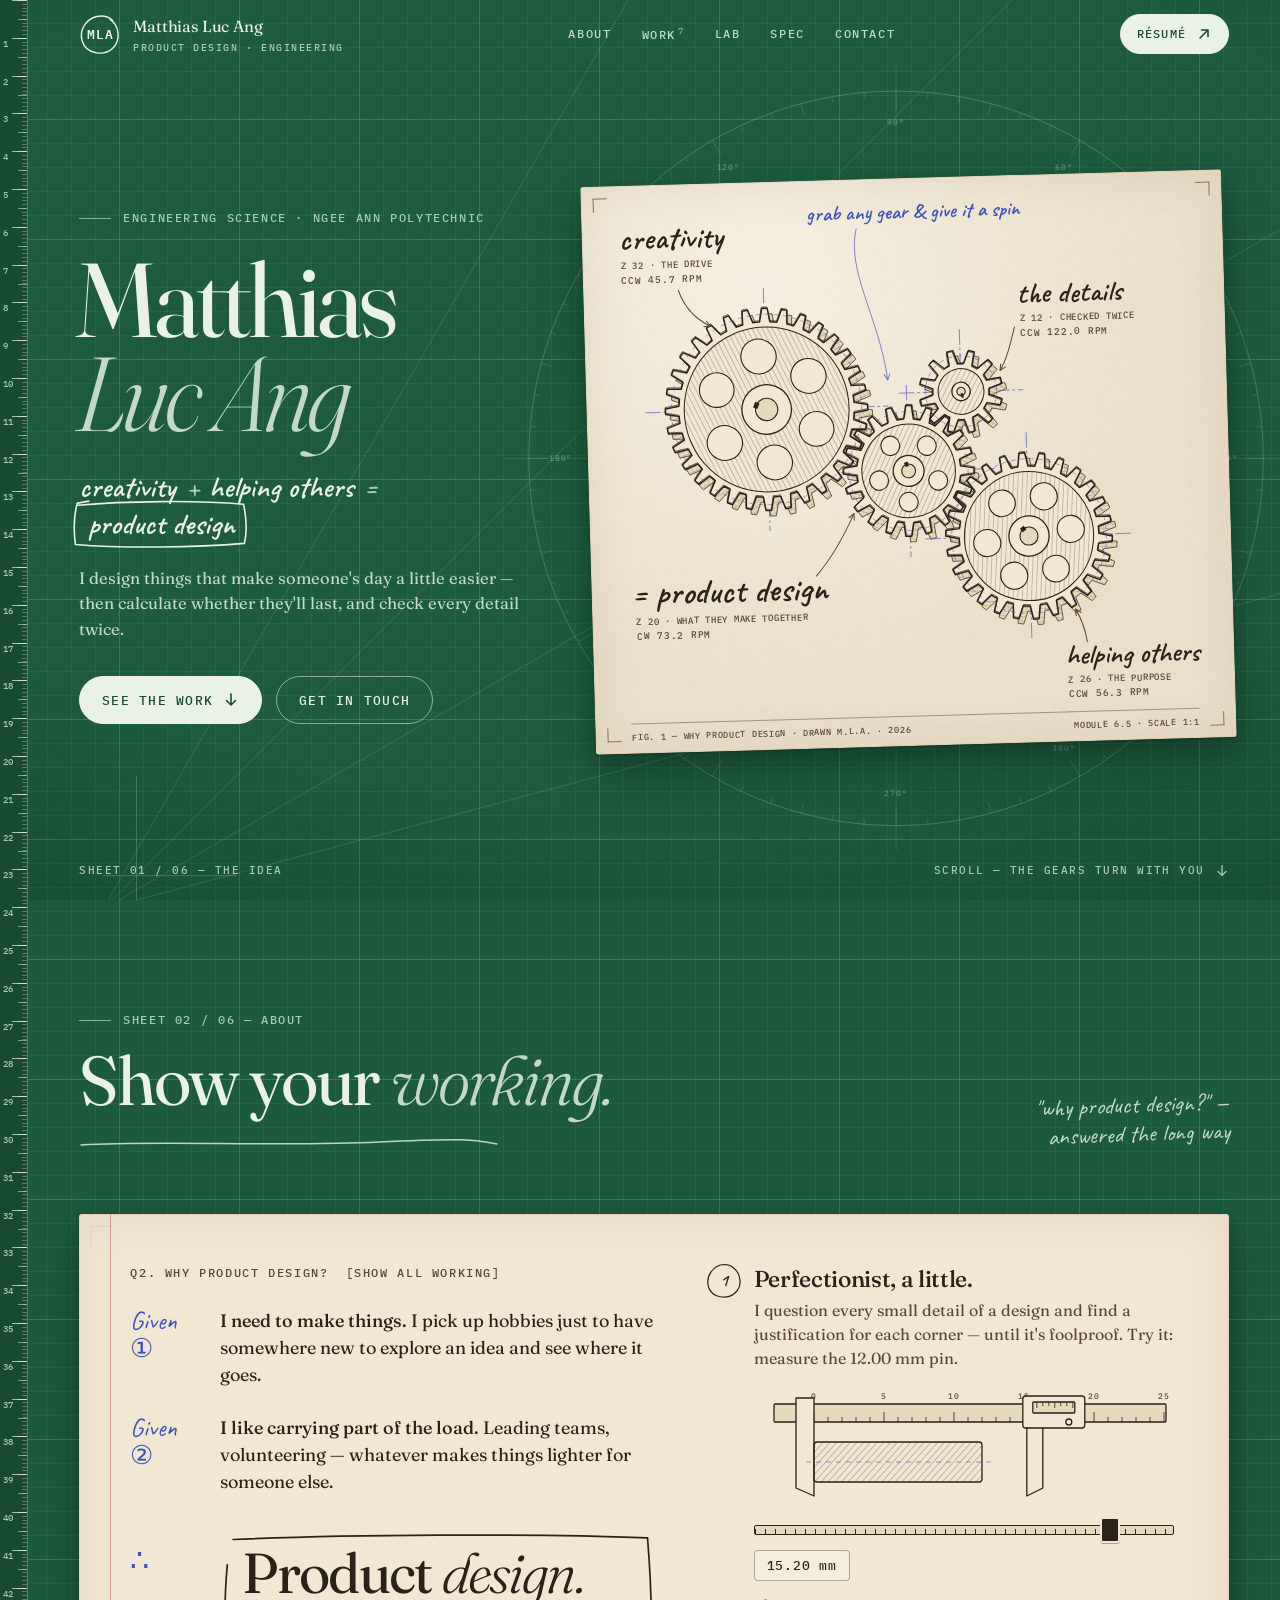
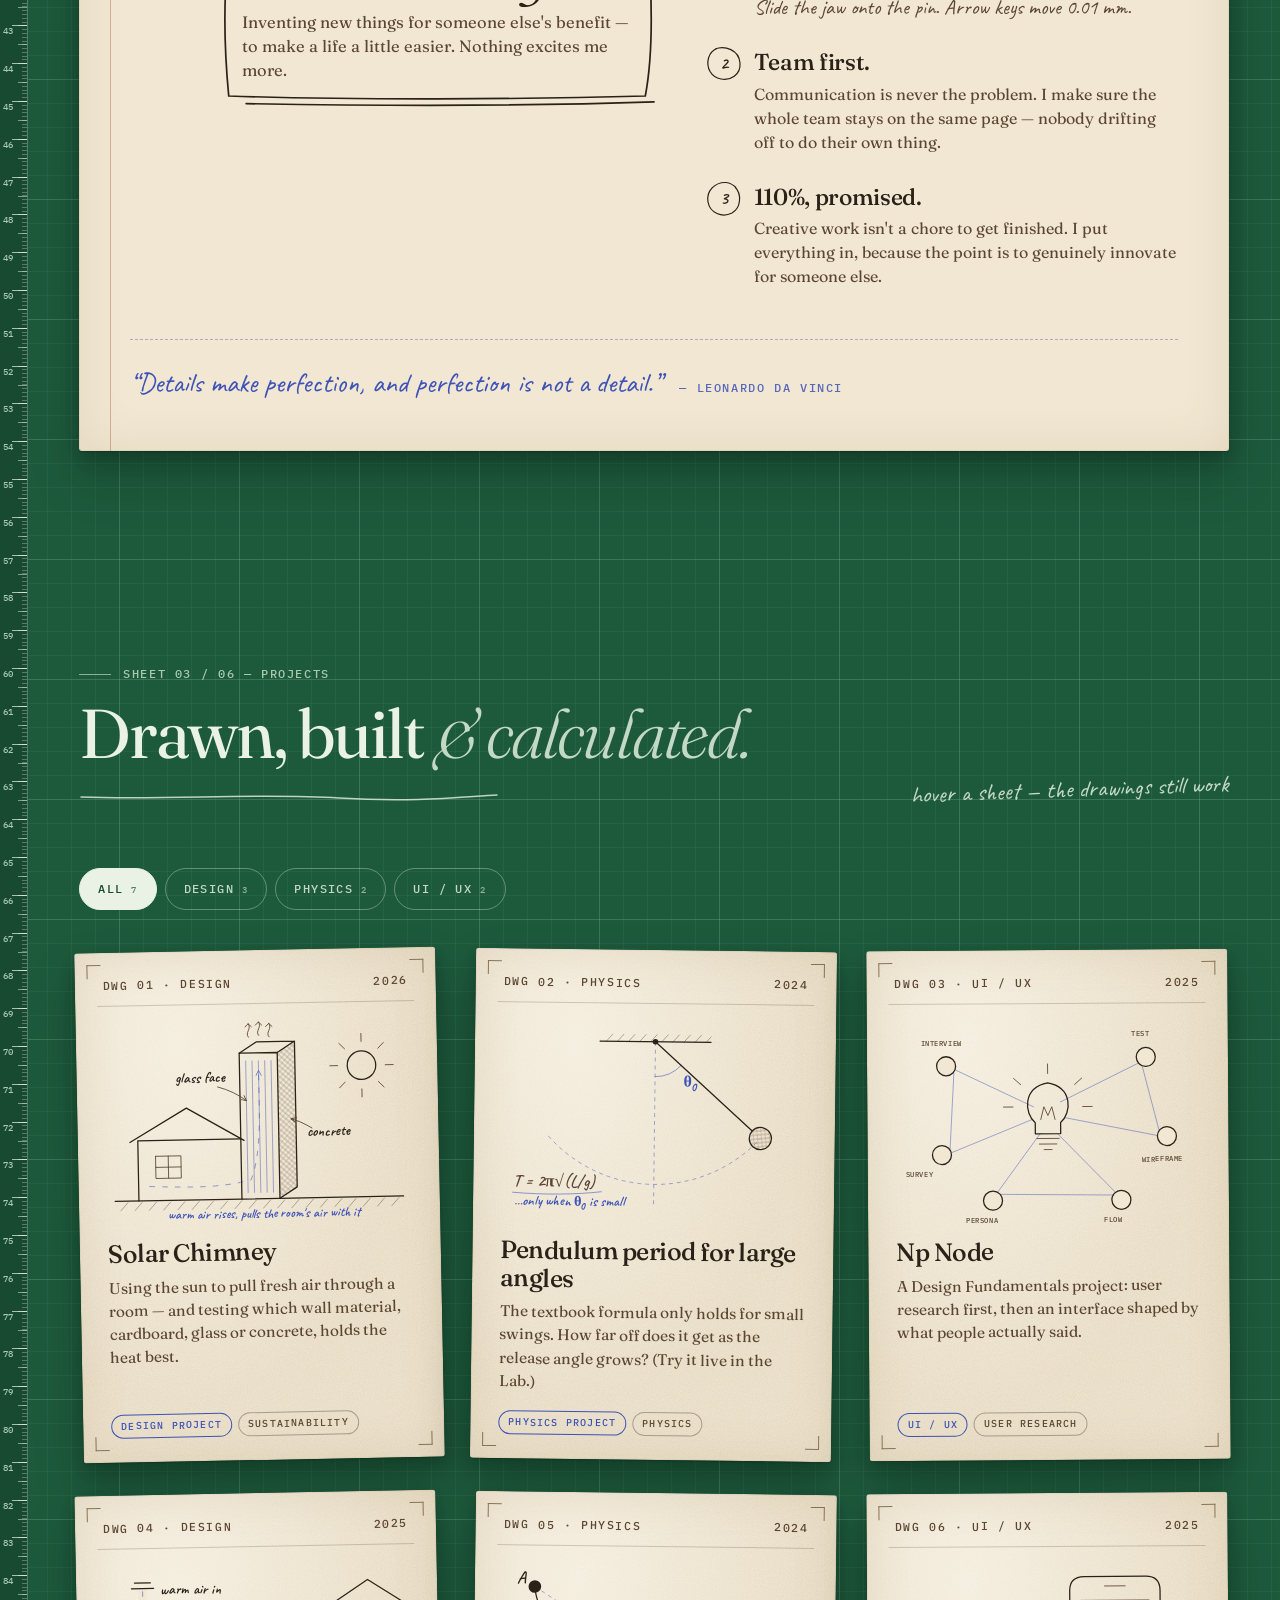
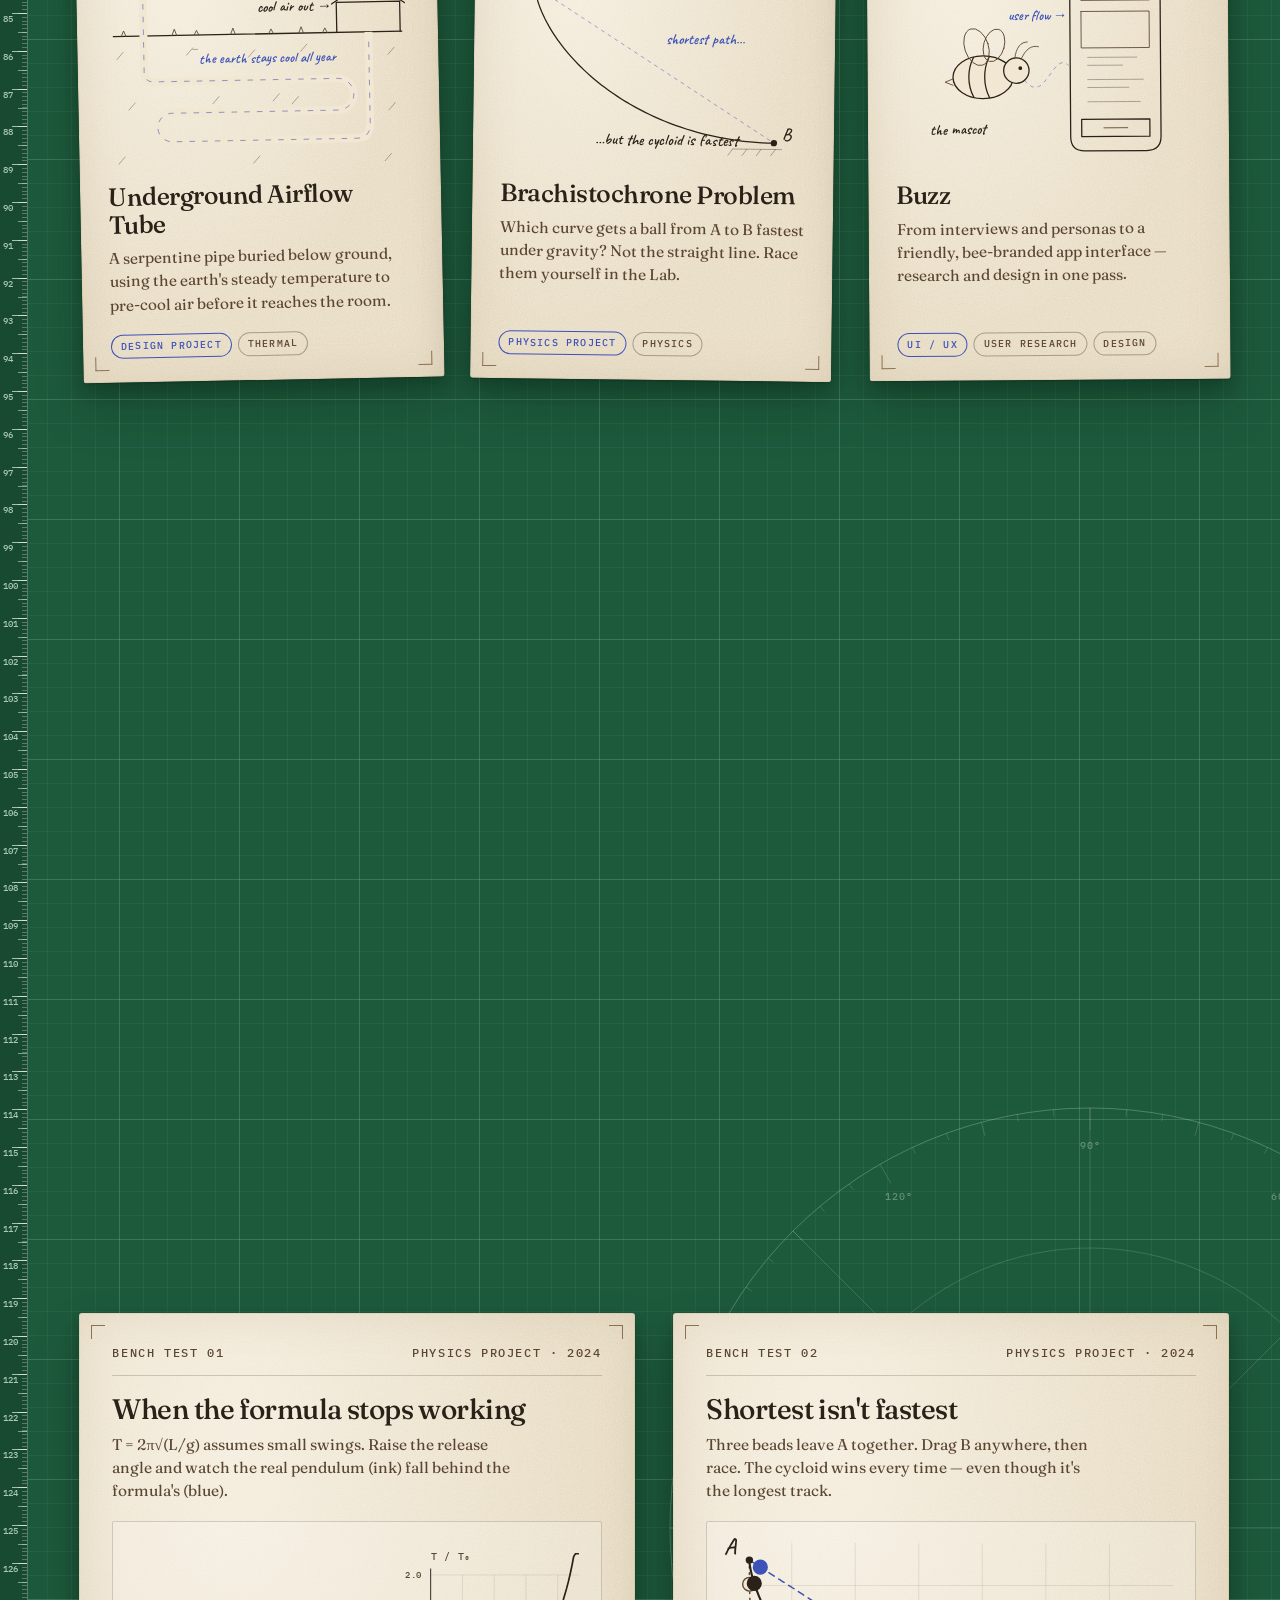
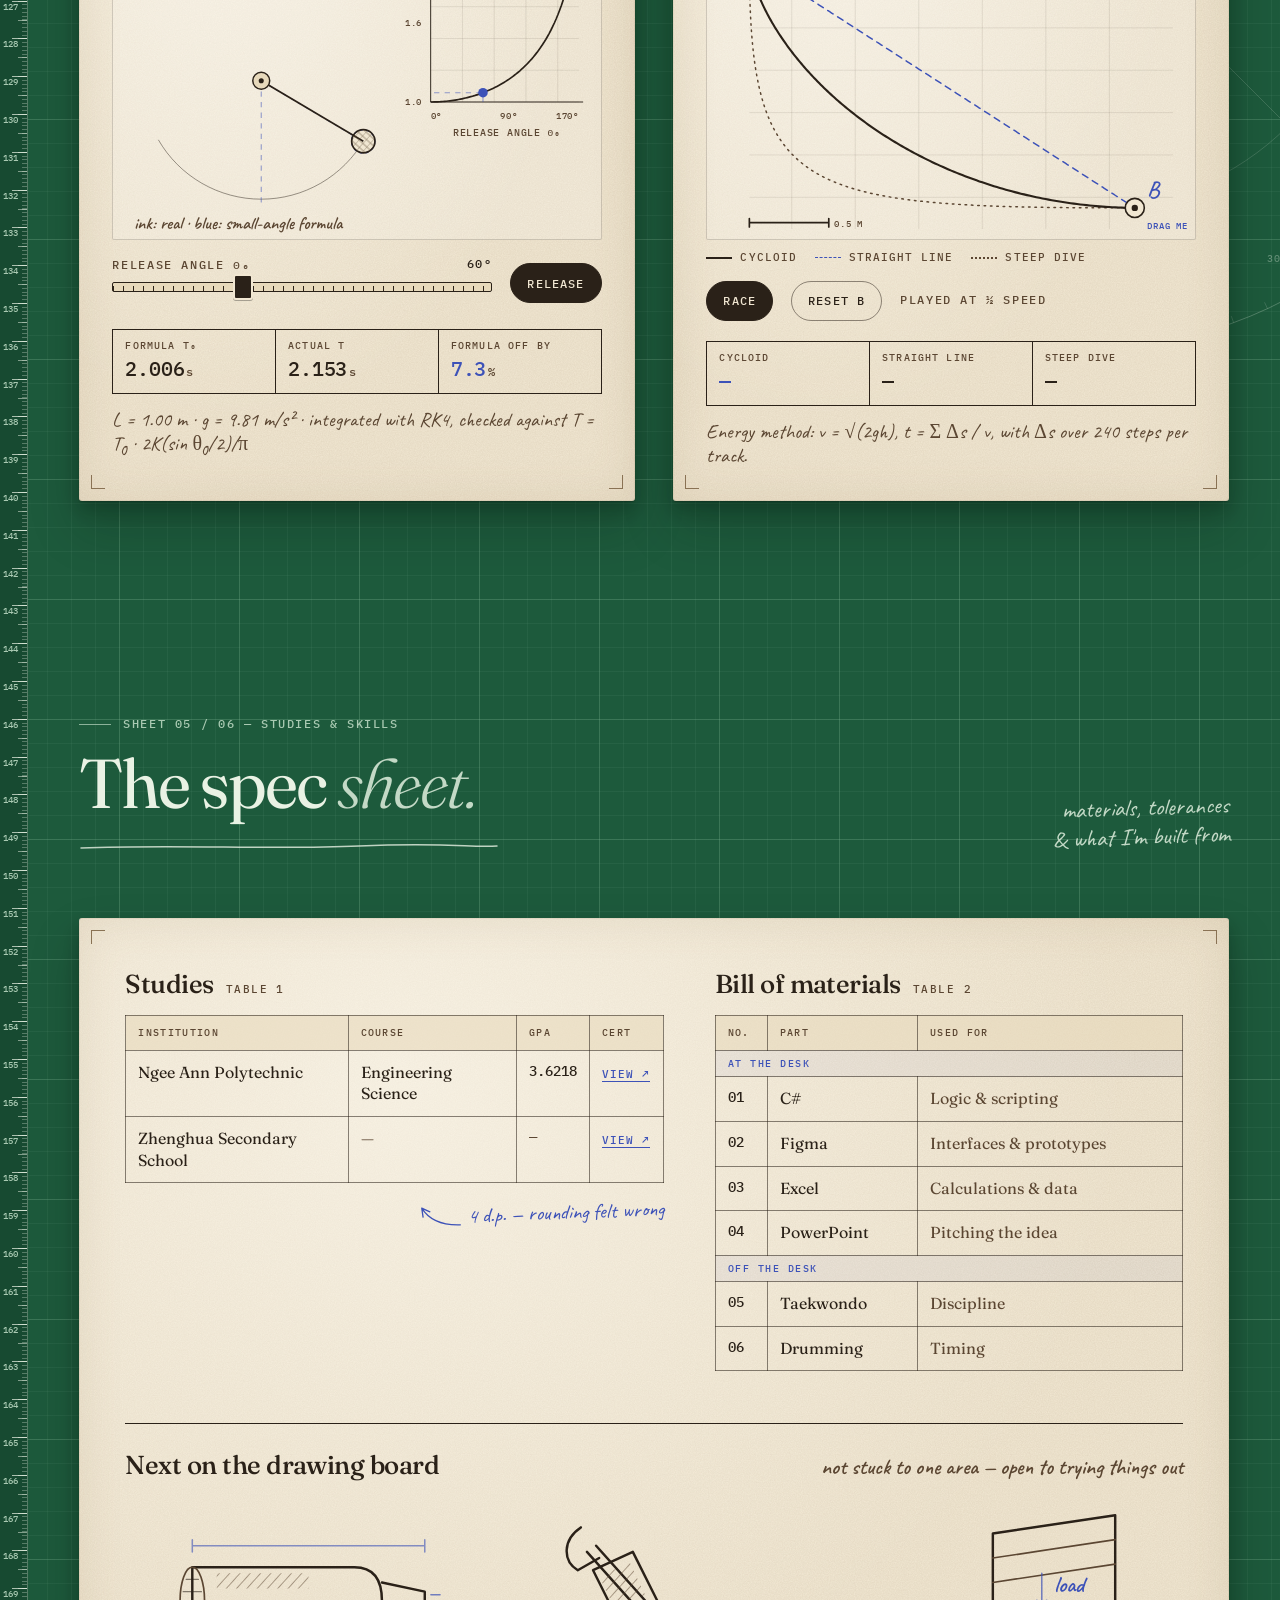
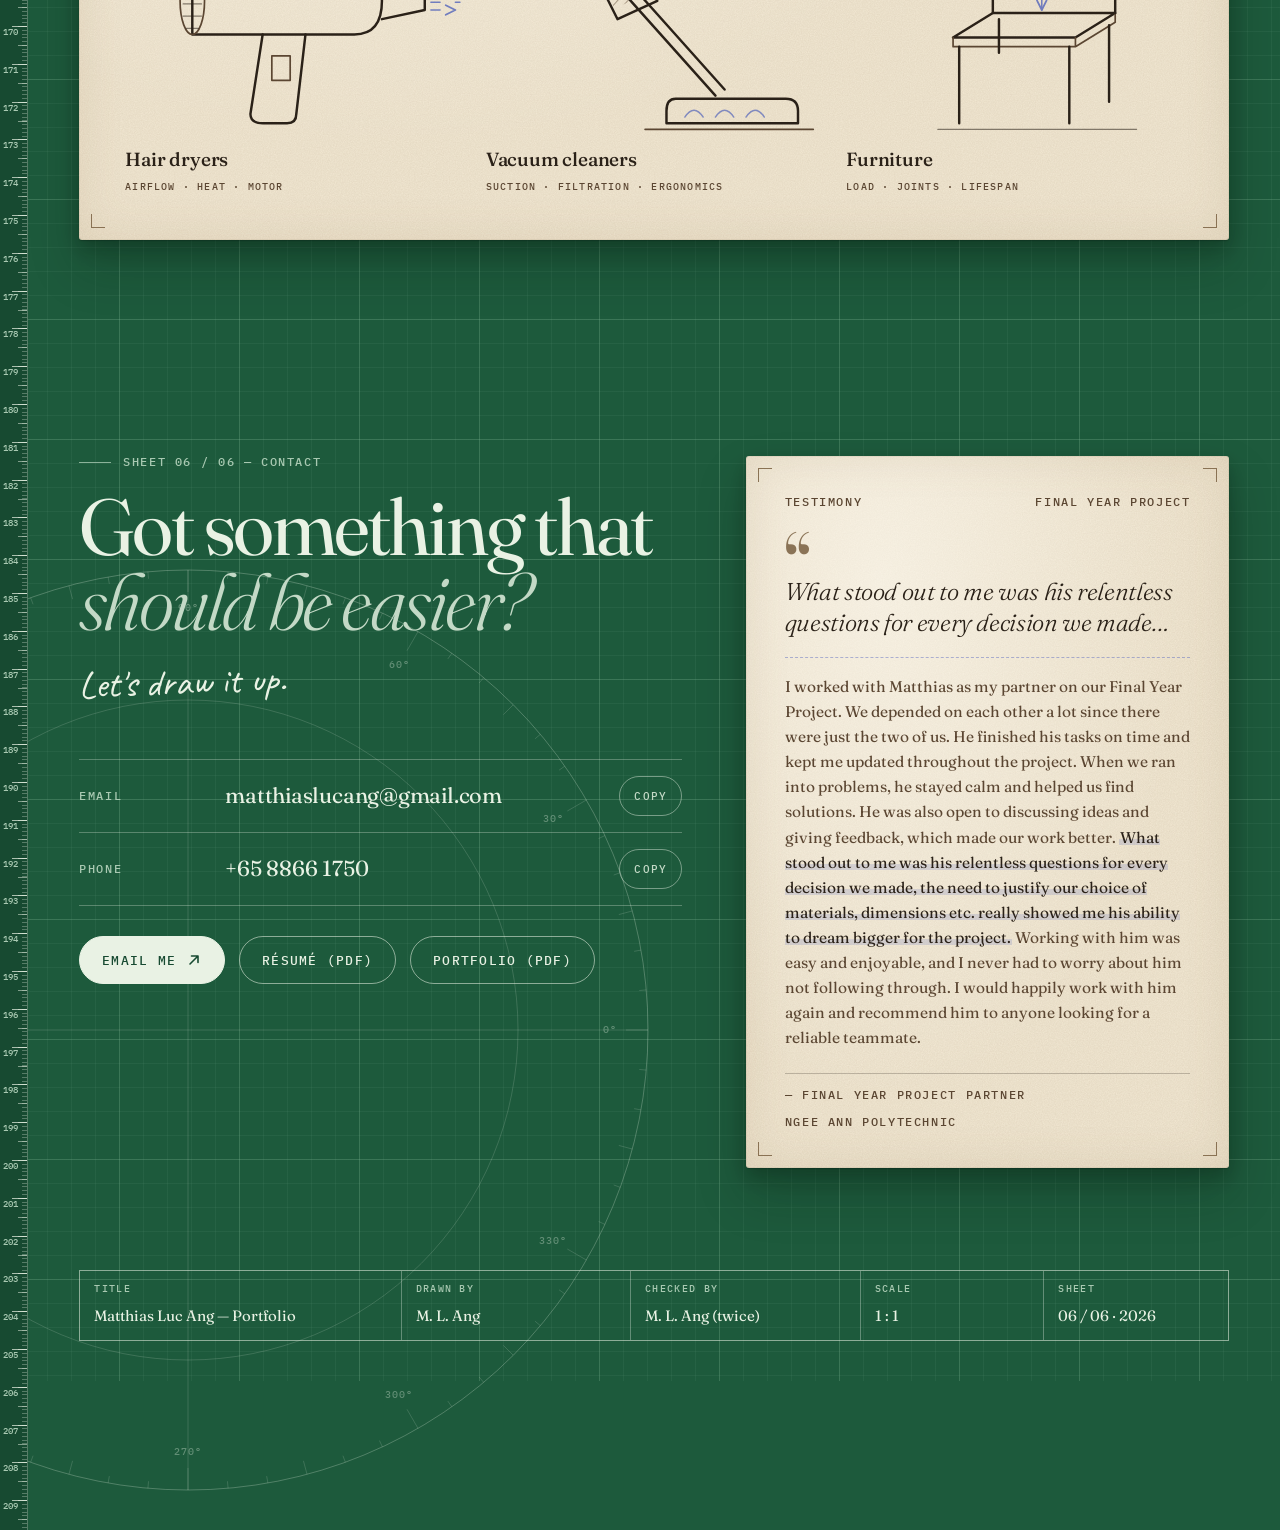
==== index.html @ 7ef4ee73 "commit" ====
<!doctype html>
<html lang="en">
<head>
  <meta charset="utf-8">
  <meta name="viewport" content="width=device-width, initial-scale=1, viewport-fit=cover">
  <title>Matthias Luc Ang — Product Design &amp; Engineering</title>
  <meta name="description" content="Portfolio of Matthias Luc Ang, Engineering Science student at Ngee Ann Polytechnic: product design, physics projects and UI/UX work, drawn up and calculated with care.">
  <meta name="theme-color" content="#1d5a3c">
  <link rel="icon" href="data:image/svg+xml,%3Csvg xmlns='http://www.w3.org/2000/svg' viewBox='0 0 64 64'%3E%3Crect width='64' height='64' rx='14' fill='%231d5a3c'/%3E%3Cg fill='none' stroke='%23e9f2e4' stroke-width='3'%3E%3Ccircle cx='32' cy='32' r='14'/%3E%3Ccircle cx='32' cy='32' r='5'/%3E%3Cpath d='M32 8v8M32 48v8M8 32h8M48 32h8M15 15l6 6M43 43l6 6M49 15l-6 6M15 49l6-6'/%3E%3C/g%3E%3C/svg%3E">
  <script>document.documentElement.classList.add('js');setTimeout(function(){if(!window.__mlaReady)document.documentElement.classList.remove('js')},3000);</script>
  <link rel="preconnect" href="https://fonts.googleapis.com">
  <link rel="preconnect" href="https://fonts.gstatic.com" crossorigin>
  <link href="https://fonts.googleapis.com/css2?family=Caveat:wght@500;600;700&family=Fraunces:ital,opsz,wght@0,9..144,300..600;1,9..144,300..500&family=IBM+Plex+Mono:wght@400;500&display=swap" rel="stylesheet">
  <link rel="stylesheet" href="styles.css">
</head>
<body>
  <a class="skip" href="#main">Skip to content</a>

  <!-- Shared drawing defs: hatching and arrowheads -->
  <svg width="0" height="0" style="position:absolute" aria-hidden="true" focusable="false">
    <defs>
      <pattern id="hatch" width="5" height="5" patternUnits="userSpaceOnUse" patternTransform="rotate(42)">
        <path d="M0 0V5" stroke="#5b4632" stroke-width=".9" opacity=".7"/>
      </pattern>
      <pattern id="hatch-x" width="5" height="5" patternUnits="userSpaceOnUse" patternTransform="rotate(42)">
        <path d="M0 0V5M0 2.5H5" stroke="#5b4632" stroke-width=".7" opacity=".65"/>
      </pattern>
      <marker id="arr" viewBox="0 0 10 10" refX="8" refY="5" markerWidth="9" markerHeight="9" markerUnits="userSpaceOnUse" orient="auto-start-reverse">
        <path d="M1 1.5 8 5 1 8.5" fill="none" stroke="#5b4632" stroke-width="1.3" stroke-linecap="round" stroke-linejoin="round"/>
      </marker>
      <marker id="arr-blue" viewBox="0 0 10 10" refX="8" refY="5" markerWidth="9" markerHeight="9" markerUnits="userSpaceOnUse" orient="auto-start-reverse">
        <path d="M1 1.5 8 5 1 8.5" fill="none" stroke="#3d52b8" stroke-width="1.3" stroke-linecap="round" stroke-linejoin="round"/>
      </marker>
    </defs>
  </svg>

  <!-- CAD layer: page ruler, crosshair, coordinate readout (desktop, fine pointer only) -->
  <div class="ruler" aria-hidden="true"></div>
  <div class="ruler-mark" aria-hidden="true"></div>
  <div class="xh xh--v" aria-hidden="true"></div>
  <div class="xh xh--h" aria-hidden="true"></div>
  <div class="readout" aria-hidden="true"><span>Sheet <b id="ro-s">01</b></span><span>X <b id="ro-x">0.0</b> mm</span><span>Y <b id="ro-y">0.0</b> mm</span></div>

  <!-- ============ NAV ============ -->
  <header class="nav" id="nav">
    <div class="wrap nav-in">
      <a class="brand" href="#top" aria-label="Matthias Luc Ang, back to top">
        <span class="brand-mark" aria-hidden="true">
          <svg viewBox="0 0 42 42"><path d="M31 6.5C40 12 42.5 27 33.5 35.5C24.5 43.5 7 41 3.2 28C-.5 15.5 9 3 22.5 3C27 3 30.5 4.6 33.5 7.2"/></svg>
          MLA
        </span>
        <span class="brand-name">Matthias Luc Ang<small>Product design · Engineering</small></span>
      </a>
      <nav aria-label="Primary">
        <ul class="nav-links mono">
          <li><a href="#about">About</a></li>
          <li><a href="#work">Work<sup>7</sup></a></li>
          <li><a href="#lab">Lab</a></li>
          <li><a href="#spec">Spec</a></li>
          <li><a href="#contact">Contact</a></li>
        </ul>
      </nav>
      <!-- LINK: résumé — drop resume.pdf next to index.html, or paste a URL here -->
      <a class="btn btn--sm" href="resume.pdf" target="_blank" rel="noopener">Résumé
        <svg class="arr arr-ur" viewBox="0 0 16 16" aria-hidden="true"><path d="M4 12 12 4M5.5 4H12v6.5" fill="none" stroke="currentColor" stroke-width="1.6" stroke-linecap="round" stroke-linejoin="round"/></svg>
      </a>
      <button class="burger" type="button" aria-label="Open menu" aria-expanded="false" aria-controls="menu"><span></span><span></span></button>
    </div>
  </header>

  <div class="menu" id="menu" aria-hidden="true">
    <nav aria-label="Mobile">
      <ol>
        <li><a href="#about"><span class="mono">02</span>About</a></li>
        <li><a href="#work"><span class="mono">03</span>Work</a></li>
        <li><a href="#lab"><span class="mono">04</span>Lab</a></li>
        <li><a href="#spec"><span class="mono">05</span>Spec</a></li>
        <li><a href="#contact"><span class="mono">06</span>Contact</a></li>
      </ol>
    </nav>
    <div class="menu-foot">
      <a class="btn" href="mailto:matthiaslucang@gmail.com">Email me</a>
      <a class="btn btn--ghost" href="resume.pdf" target="_blank" rel="noopener">Résumé</a>
    </div>
  </div>

  <main id="main">

    <!-- ============ 01 HERO ============ -->
    <section class="hero" id="top" aria-labelledby="hero-title">
      <svg class="mat-print" viewBox="0 0 1500 1100" aria-hidden="true" focusable="false">
        <circle class="strong" cx="950" cy="560" r="440"/>
        <circle cx="950" cy="560" r="300"/>
        <circle cx="950" cy="560" r="150"/>
        <path d="M480 560H1420M950 90V1030"/>
        <g data-ticks data-cx="950" data-cy="560" data-r="440"></g>
        <path d="M0 1100 1500 698M0 1100 1500 234M0 1100 1100 0M0 1100 635 0"/>
        <path class="strong" d="M0 1060H160M40 1100V940"/>
      </svg>

      <div class="wrap hero-grid">
        <div class="hero-copy">
          <p class="kicker mono" data-in style="--in:.15s">Engineering Science · Ngee Ann Polytechnic</p>
          <h1 id="hero-title" aria-label="Matthias Luc Ang">
            <span class="line" aria-hidden="true"><span style="--in:.25s">Matthias</span></span>
            <span class="line" aria-hidden="true"><span style="--in:.37s"><em>Luc Ang</em></span></span>
          </h1>
          <p class="eq" data-in style="--in:.55s">
            creativity <span class="op">+</span> helping others <span class="op">=</span>
            <span class="res">product design<svg class="draw" id="eq-box" viewBox="0 0 200 50" preserveAspectRatio="none" aria-hidden="true" data-base="1.1" data-dur=".9"><path data-draw vector-effect="non-scaling-stroke" d="M8 7C60 3 140 2 194 6C197 18 198 33 195 44C140 48 60 49 5 45C3 33 3 18 7 5L20 3"/></svg></span>
          </p>
          <p class="lede" data-in style="--in:.7s">I design things that make someone's day a little easier — then calculate whether they'll last, and check every detail twice.</p>
          <div class="ctas" data-in style="--in:.85s">
            <a class="btn" href="#work">See the work
              <svg class="arr arr-d" viewBox="0 0 16 16" aria-hidden="true"><path d="M8 2v11M3.5 8.5 8 13l4.5-4.5" fill="none" stroke="currentColor" stroke-width="1.6" stroke-linecap="round" stroke-linejoin="round"/></svg>
            </a>
            <a class="btn btn--ghost" href="#contact">Get in touch</a>
          </div>
        </div>

        <figure class="hero-sheet" data-in style="--in:.35s">
          <div class="paper">
            <svg class="gears-svg draw" id="gears" viewBox="0 0 700 620" tabindex="0" role="group" aria-roledescription="interactive drawing" aria-label="Figure 1, a gear train. Creativity and helping others both drive product design, which drives the details. Drag a gear, or focus here and use the arrow keys, to turn it.">
              <g id="g-construct" class="fade-in" data-delay=".2"></g>
              <g id="g-backs"></g>
              <g id="g-faces"></g>
              <g id="g-pitch" class="fade-in" data-delay="1.5"></g>

              <g class="notes">
                <text class="svg-hand blue-t hint fade-in" data-delay="2.3" x="246" y="44" font-size="23">grab any gear &amp; give it a spin</text>
                <path class="blue" data-draw data-delay="2.3" marker-end="url(#arr-blue)" d="M300 54C288 100 322 150 330 220"/>

                <text class="svg-hand fade-in" data-delay="1.9" x="40" y="70" font-size="35">creativity</text>
                <text class="svg-mono fade-in" data-delay="2" x="42" y="91" font-size="10">Z 32 · the drive</text>
                <text class="rpm fade-in" data-delay="2" id="rpm-A" x="42" y="107">CW 0.0 RPM</text>
                <path class="ink-2" data-draw data-delay="1.8" marker-end="url(#arr)" d="M104 116C110 134 122 148 138 156"/>

                <text class="svg-hand fade-in" data-delay="2.05" x="474" y="140" font-size="32">the details</text>
                <text class="svg-mono fade-in" data-delay="2.1" x="476" y="160" font-size="10">Z 12 · checked twice</text>
                <text class="rpm fade-in" data-delay="2.1" id="rpm-D" x="476" y="176">CW 0.0 RPM</text>
                <path class="ink-2" data-draw data-delay="1.95" marker-end="url(#arr)" d="M470 166C464 188 460 202 453 213"/>

                <text class="svg-hand fade-in" data-delay="2.2" x="516" y="536" font-size="31">helping others</text>
                <text class="svg-mono fade-in" data-delay="2.25" x="518" y="556" font-size="10">Z 26 · the purpose</text>
                <text class="rpm fade-in" data-delay="2.25" id="rpm-B" x="518" y="572">CW 0.0 RPM</text>
                <path class="ink-2" data-draw data-delay="2.1" marker-end="url(#arr)" d="M540 512C538 498 534 486 528 476"/>

                <text class="svg-hand fade-in" data-delay="2.35" x="44" y="458" font-size="38">= product design</text>
                <text class="svg-mono fade-in" data-delay="2.4" x="48" y="480" font-size="10">Z 20 · what they make together</text>
                <text class="rpm fade-in" data-delay="2.4" id="rpm-C" x="48" y="496">CW 0.0 RPM</text>
                <path class="ink-2" data-draw data-delay="2.25" marker-end="url(#arr)" d="M246 432C266 410 278 388 289 365"/>

                <path class="ink-thin" data-draw data-delay="1.4" d="M40 588H660"/>
                <text class="svg-mono fade-in" data-delay="1.6" x="40" y="606" font-size="9.5">Fig. 1 — Why product design · drawn M.L.A. · 2026</text>
                <text class="svg-mono fade-in" data-delay="1.6" x="660" y="606" font-size="9.5" text-anchor="end">Module 6.5 · Scale 1:1</text>
              </g>
            </svg>
          </div>
          <p class="sheet-hint" aria-hidden="true">grab any gear &amp; give it a spin</p>
          <figcaption class="sr-only">Figure 1: a gear train where creativity (32 teeth) and helping others (26 teeth) both mesh with product design (20 teeth), which turns the details (12 teeth).</figcaption>
        </figure>
      </div>

      <div class="hero-foot" data-in style="--in:1.1s">
        <div class="wrap">
          <span class="mono sheet-label">Sheet 01 / 06 — The idea</span>
          <a class="scroll-cue mono" href="#about">Scroll — the gears turn with you
            <svg viewBox="0 0 16 16" aria-hidden="true"><path d="M8 2v11M3.5 8.5 8 13l4.5-4.5" fill="none" stroke="currentColor" stroke-width="1.5" stroke-linecap="round" stroke-linejoin="round"/></svg>
          </a>
        </div>
      </div>
    </section>

    <!-- ============ 02 ABOUT ============ -->
    <section class="section about" id="about" aria-labelledby="about-title">
      <div class="wrap">
        <header class="sec-head reveal">
          <div>
            <p class="kicker mono">Sheet 02 / 06 — About</p>
            <h2 class="h2" id="about-title">Show your <em>working.</em></h2>
            <svg class="rule draw" viewBox="0 0 420 14" preserveAspectRatio="none" aria-hidden="true" data-base=".3"><path data-draw vector-effect="non-scaling-stroke" d="M2 9C80 4 200 11 300 6S400 5 418 8"/></svg>
          </div>
          <p class="sec-note">"why product design?" — answered the long way</p>
        </header>

        <div class="paper working reveal">
          <div class="work-left">
            <p class="q-label mono">Q2. Why product design? &nbsp;[show all working]</p>
            <div class="given">
              <span class="tag">Given ①</span>
              <p><strong>I need to make things.</strong> I pick up hobbies just to have somewhere new to explore an idea and see where it goes.</p>
            </div>
            <div class="given">
              <span class="tag">Given ②</span>
              <p><strong>I like carrying part of the load.</strong> Leading teams, volunteering — whatever makes things lighter for someone else.</p>
            </div>
            <div class="therefore">
              <span class="tag" aria-label="Therefore">∴</span>
              <div class="answer draw" data-base=".4" data-dur="1.1">
                <svg viewBox="0 0 100 100" preserveAspectRatio="none" aria-hidden="true">
                  <path data-draw vector-effect="non-scaling-stroke" d="M3 5C30 2 70 1.5 98 4C99 35 99.5 70 97.5 97C70 99 30 99.5 2 97C1 70 .5 35 2.5 3L8 2"/>
                  <path data-draw vector-effect="non-scaling-stroke" d="M6 101.5C40 103 70 103 99.5 100.5" data-delay=".9"/>
                </svg>
                <span class="big">Product <em>design.</em></span>
                <span class="small">Inventing new things for someone else's benefit — to make a life a little easier. Nothing excites me more.</span>
              </div>
            </div>
          </div>

          <div class="notes">
            <div class="note">
              <span class="num draw" aria-hidden="true"><svg viewBox="0 0 38 38"><path data-draw d="M27 6C36 11 38 25 30 32C22 39 7 37 3.5 26C.5 15 8 4 19.5 3.5C23 3.5 26 4.6 28.5 6.6"/></svg>1</span>
              <h3>Perfectionist, a little.</h3>
              <p>I question every small detail of a design and find a justification for each corner — until it's foolproof. Try it: measure the 12.00 mm pin.</p>
              <div class="caliper">
                <svg viewBox="0 0 420 124" aria-hidden="true">
                  <rect class="beam" x="20" y="20" width="392" height="18" rx="1"/>
                  <g id="cal-ticks"></g>
                  <path class="jaw" d="M42 14H60V112L42 104Z"/>
                  <rect class="pin" x="60" y="58" width="168" height="40" rx="3"/>
                  <path class="blue-dash" d="M52 78H238"/>
                  <g id="cal-jaw" transform="translate(272 0)">
                    <path class="jaw" d="M0 14H16V104L0 112Z"/>
                    <rect class="jaw" x="-4" y="12" width="62" height="32" rx="3"/>
                    <rect class="beam" x="6" y="18" width="42" height="11" rx="1"/>
                    <path class="tick" d="M10 18v6M16 18v4M22 18v4M28 18v6M34 18v4M40 18v4M46 18v6"/>
                    <circle class="jaw" cx="42" cy="38" r="3"/>
                  </g>
                </svg>
                <label class="sr-only" for="cal-range">Caliper jaw position in millimetres</label>
                <input type="range" id="cal-range" min="10" max="16" step="0.01" value="15.2">
                <div class="caliper-row">
                  <output class="caliper-read" id="cal-read" for="cal-range">15.20 mm</output>
                  <span class="caliper-msg" id="cal-msg" aria-live="polite">Slide the jaw onto the pin. Arrow keys move 0.01 mm.</span>
                </div>
              </div>
            </div>
            <div class="note">
              <span class="num draw" aria-hidden="true"><svg viewBox="0 0 38 38"><path data-draw d="M10 5C20 1 34 6 35 19C36 31 25 37 16 35C6 33 1 24 3.5 14C5 9 8 6 12 4.5"/></svg>2</span>
              <h3>Team first.</h3>
              <p>Communication is never the problem. I make sure the whole team stays on the same page — nobody drifting off to do their own thing.</p>
            </div>
            <div class="note">
              <span class="num draw" aria-hidden="true"><svg viewBox="0 0 38 38"><path data-draw d="M30 8C37 15 36 29 27 34C17 39 5 34 3 23C1 12 10 3 21 3.5C25 4 28 5.5 31 8.5"/></svg>3</span>
              <h3>110%, promised.</h3>
              <p>Creative work isn't a chore to get finished. I put everything in, because the point is to genuinely innovate for someone else.</p>
            </div>
          </div>

          <p class="quote-note"><q>Details make perfection, and perfection is not a detail.</q><span class="mono">— Leonardo da Vinci</span></p>
        </div>
      </div>
    </section>

    <!-- ============ 03 WORK ============ -->
    <section class="section work" id="work" aria-labelledby="work-title">
      <div class="wrap">
        <header class="sec-head reveal">
          <div>
            <p class="kicker mono">Sheet 03 / 06 — Projects</p>
            <h2 class="h2" id="work-title">Drawn, built <em>&amp; calculated.</em></h2>
            <svg class="rule draw" viewBox="0 0 420 14" preserveAspectRatio="none" aria-hidden="true" data-base=".3"><path data-draw vector-effect="non-scaling-stroke" d="M2 7C90 10 180 3 260 8S390 6 418 5"/></svg>
          </div>
          <p class="sec-note">hover a sheet — the drawings still work</p>
        </header>

        <div class="filters reveal" role="group" aria-label="Filter projects">
          <button class="filter" type="button" data-filter="all" aria-pressed="true">All <sup>7</sup></button>
          <button class="filter" type="button" data-filter="design" aria-pressed="false">Design <sup>3</sup></button>
          <button class="filter" type="button" data-filter="physics" aria-pressed="false">Physics <sup>2</sup></button>
          <button class="filter" type="button" data-filter="uiux" aria-pressed="false">UI / UX <sup>2</sup></button>
        </div>

        <div class="work-grid" id="work-grid">

          <!-- Card 1: Solar Chimney -->
          <article class="card reveal" data-cat="design">
            <div class="paper">
              <div class="card-top mono"><span>DWG 01 · Design</span><span>2026</span></div>
              <div class="card-art draw" data-step=".05">
                <svg viewBox="0 0 400 260" aria-hidden="true">
                  <path class="ink" data-draw d="M18 228H382"/>
                  <path class="ink-thin" d="M34 230l-9 10M52 230l-9 10M70 230l-9 10M88 230l-9 10M106 230l-9 10M124 230l-9 10M142 230l-9 10M160 230l-9 10M178 230l-9 10M196 230l-9 10M214 230l-9 10M232 230l-9 10M250 230l-9 10M268 230l-9 10M286 230l-9 10M304 230l-9 10M322 230l-9 10M340 230l-9 10M358 230l-9 10M376 230l-9 10"/>
                  <path class="ink" data-draw d="M48 228V152H178"/>
                  <path class="ink" data-draw d="M38 154 110 112 182 154"/>
                  <path class="ink-2" data-draw d="M70 172h32v28H70ZM86 172v28M70 186h32"/>
                  <path class="hatch-x-fill fade-in" data-delay=".8" d="M226 228 248 214V30L226 44Z"/>
                  <path class="ink" data-draw d="M178 228V44H226V228"/>
                  <path class="ink" data-draw d="M226 228 248 214V30L226 44M178 44 200 30H248"/>
                  <path class="blue fade-in" data-delay=".7" d="M186 54V220M194 54V220M202 54V220M210 54V220M218 54V220"/>
                  <path class="ink-2 anim-rise" style="animation-delay:-.55s" d="M190 24c-5-6 5-10 0-17m-4 4 4-4 4 4"/>
                  <path class="ink-2 anim-rise" style="animation-delay:-1s" d="M203 22c-5-6 5-10 0-17m-4 4 4-4 4 4"/>
                  <path class="ink-2 anim-rise" style="animation-delay:-.75s" d="M216 24c-5-6 5-10 0-17m-4 4 4-4 4 4"/>
                  <path class="blue anim-flow" stroke-width="1.5" marker-end="url(#arr-blue)" d="M62 210C110 212 150 214 190 204C204 170 202 120 202 66"/>
                  <circle class="ink" data-draw cx="332" cy="62" r="18"/>
                  <path class="ink-2" data-draw d="M332 32v-10M332 102v-10M302 62h-10M372 62h-10M311 41l-7-7M360 90l-7-7M353 41l7-7M304 90l7-7"/>
                  <text class="svg-hand fade-in" data-delay="1" x="96" y="80" font-size="19">glass face</text>
                  <path class="ink-2" data-draw data-delay="1" marker-end="url(#arr)" d="M150 86C164 90 176 96 186 104"/>
                  <text class="svg-hand fade-in" data-delay="1.1" x="262" y="150" font-size="19">concrete</text>
                  <path class="ink-2" data-draw data-delay="1.1" marker-end="url(#arr)" d="M268 140C258 134 250 130 242 128"/>
                  <text class="svg-hand blue-t fade-in" data-delay="1.2" x="84" y="252" font-size="17">warm air rises, pulls the room's air with it</text>
                </svg>
              </div>
              <h3>Solar Chimney</h3>
              <p>Using the sun to pull fresh air through a room — and testing which wall material, cardboard, glass or concrete, holds the heat best.</p>
              <div class="chips"><span class="chip chip--cat">Design project</span><span class="chip">Sustainability</span></div>
            </div>
          </article>

          <!-- Card 2: Pendulum -->
          <article class="card reveal" data-cat="physics">
            <div class="paper">
              <div class="card-top mono"><span>DWG 02 · Physics</span><span>2024</span></div>
              <div class="card-art draw" data-step=".06">
                <svg viewBox="0 0 400 260" aria-hidden="true">
                  <path class="ink" data-draw d="M130 30H270"/>
                  <path class="ink-thin" d="M138 30l8-9M152 30l8-9M166 30l8-9M180 30l8-9M194 30l8-9M208 30l8-9M222 30l8-9M236 30l8-9M250 30l8-9M264 30l6-7"/>
                  <path class="blue-dash fade-in" data-delay=".4" d="M200 30V236"/>
                  <path class="blue-dash fade-in" data-delay=".5" d="M66.2 150.4A180 180 0 0 0 333.8 150.4"/>
                  <path class="blue" data-draw data-delay=".6" d="M200 74A44 44 0 0 0 232.7 59.4"/>
                  <text class="svg-hand blue-t fade-in" data-delay=".8" x="236" y="86" font-size="20">θ₀</text>
                  <g class="anim-swing">
                    <path class="ink" data-draw d="M200 30V196"/>
                    <circle class="pend-bob" cx="200" cy="210" r="14"/>
                  </g>
                  <circle class="fill-ink" cx="200" cy="30" r="3.5"/>
                  <text class="svg-hand ink2-t fade-in" data-delay="1" x="22" y="214" font-size="22">T = 2π√(L/g)</text>
                  <text class="svg-hand blue-t fade-in" data-delay="1.15" x="24" y="238" font-size="18">…only when θ₀ is small</text>
                  <path class="blue" data-draw data-delay="1.2" d="M22 222c40 3 80 2 112-2"/>
                </svg>
              </div>
              <h3>Pendulum period for large angles</h3>
              <p>The textbook formula only holds for small swings. How far off does it get as the release angle grows? (Try it live in the Lab.)</p>
              <div class="chips"><span class="chip chip--cat">Physics project</span><span class="chip">Physics</span></div>
            </div>
          </article>

          <!-- Card 3: Np Node -->
          <article class="card reveal" data-cat="uiux">
            <div class="paper">
              <div class="card-top mono"><span>DWG 03 · UI / UX</span><span>2025</span></div>
              <div class="card-art draw" data-step=".04">
                <svg viewBox="0 0 400 260" aria-hidden="true">
                  <path class="blue fade-in" data-delay=".5" d="M182 112 82 64M180 128 76 170M190 146 134 222M212 146 288 224M222 126 342 150M216 106 318 56M82 64 76 170M134 222 288 224M342 150 318 56"/>
                  <path class="ink" data-draw d="M184 132C170 120 168 88 200 82C232 88 230 120 216 132V146H184Z"/>
                  <path class="ink-2" data-draw d="M186 152H214M189 159H211M195 166H205"/>
                  <path class="ink-2" data-draw d="M191 128l4-16 5 11 5-11 4 16"/>
                  <path class="ink-2" data-draw d="M200 70v-12M234 84l9-8M166 84l-9-8M244 112h12M144 112h12"/>
                  <circle class="ink fill-paper anim-pulse" cx="72" cy="60" r="12"/>
                  <circle class="ink fill-paper anim-pulse" cx="66" cy="172" r="12"/>
                  <circle class="ink fill-paper anim-pulse" cx="130" cy="230" r="12"/>
                  <circle class="ink fill-paper anim-pulse" cx="292" cy="230" r="12"/>
                  <circle class="ink fill-paper anim-pulse" cx="350" cy="150" r="12"/>
                  <circle class="ink fill-paper anim-pulse" cx="324" cy="50" r="12"/>
                  <text class="svg-mono fade-in" data-delay=".9" x="40" y="34" font-size="9">Interview</text>
                  <text class="svg-mono fade-in" data-delay=".95" x="20" y="200" font-size="9">Survey</text>
                  <text class="svg-mono fade-in" data-delay="1" x="96" y="258" font-size="9">Persona</text>
                  <text class="svg-mono fade-in" data-delay="1.05" x="270" y="258" font-size="9">Flow</text>
                  <text class="svg-mono fade-in" data-delay="1.1" x="318" y="182" font-size="9">Wireframe</text>
                  <text class="svg-mono fade-in" data-delay="1.15" x="306" y="24" font-size="9">Test</text>
                </svg>
              </div>
              <h3>Np Node</h3>
              <p>A Design Fundamentals project: user research first, then an interface shaped by what people actually said.</p>
              <div class="chips"><span class="chip chip--cat">UI / UX</span><span class="chip">User research</span></div>
            </div>
          </article>

          <!-- Card 4: Underground Airflow Tube -->
          <article class="card reveal" data-cat="design">
            <div class="paper">
              <div class="card-top mono"><span>DWG 04 · Design</span><span>2025</span></div>
              <div class="card-art draw" data-step=".05">
                <svg viewBox="0 0 400 260" aria-hidden="true">
                  <path class="ink" data-draw d="M18 92H382"/>
                  <path class="ink-2" data-draw d="M28 92l3-7 3 7M92 92l3-8 3 8M120 92l3-6 3 6M166 92l3-8 3 8M214 92l3-6 3 6M252 92l3-8 3 8M282 92l3-6 3 6"/>
                  <path class="ink-thin" d="M30 112l-8 9M118 108l-8 9M196 112l-8 9M262 106l-8 9M372 112l-8 9M44 176l-8 9M150 170l-8 9M226 168l-8 9M372 182l-8 9M30 244l-8 9M200 246l-8 9M366 246l-8 9M118 110l6 0M250 172l-8 9"/>
                  <path class="ink" data-draw stroke-width="13" d="M56 32V138Q56 150 68 150H300A20 20 0 0 1 300 190H90A18 18 0 0 0 90 226H322Q340 226 340 208V92"/>
                  <path data-draw d="M56 32V138Q56 150 68 150H300A20 20 0 0 1 300 190H90A18 18 0 0 0 90 226H322Q340 226 340 208V92" fill="none" stroke="#f1e7d2" stroke-width="10" stroke-linejoin="round"/>
                  <path class="blue anim-flow" stroke-width="1.6" d="M56 36V138Q56 150 68 150H300A20 20 0 0 1 300 190H90A18 18 0 0 0 90 226H322Q340 226 340 208V96"/>
                  <path class="ink" data-draw d="M42 32H70M46 25H66"/>
                  <path class="ink" data-draw d="M300 92V54H380V92M294 56 340 26 386 56"/>
                  <text class="svg-hand fade-in" data-delay="1" x="78" y="40" font-size="19">warm air in</text>
                  <text class="svg-hand blue-t fade-in" data-delay="1.1" x="126" y="128" font-size="18">the earth stays cool all year</text>
                  <text class="svg-hand fade-in" data-delay="1.2" x="200" y="64" font-size="19">cool air out →</text>
                </svg>
              </div>
              <h3>Underground Airflow Tube</h3>
              <p>A serpentine pipe buried below ground, using the earth's steady temperature to pre-cool air before it reaches the room.</p>
              <div class="chips"><span class="chip chip--cat">Design project</span><span class="chip">Thermal</span></div>
            </div>
          </article>

          <!-- Card 5: Brachistochrone -->
          <article class="card reveal" data-cat="physics" data-roll>
            <div class="paper">
              <div class="card-top mono"><span>DWG 05 · Physics</span><span>2024</span></div>
              <div class="card-art draw" data-step=".08">
                <svg viewBox="0 0 400 260" aria-hidden="true">
                  <path class="blue-dash fade-in" data-delay=".3" d="M48 34 352 228"/>
                  <path class="ink" data-draw data-cycloid="48,34,352,228" stroke-width="2" d="M48 34 352 228"/>
                  <path class="ink-thin" d="M300 236h62M300 236l-6 8M318 236l-6 8M336 236l-6 8M354 236l-6 8"/>
                  <circle class="fill-ink" cx="48" cy="34" r="4"/>
                  <circle class="fill-ink" cx="352" cy="228" r="4"/>
                  <text class="svg-hand fade-in" data-delay=".6" x="26" y="30" font-size="22">A</text>
                  <text class="svg-hand fade-in" data-delay=".6" x="362" y="224" font-size="22">B</text>
                  <circle class="roll-ball" cx="48" cy="34" r="8" fill="#2a2118"/>
                  <text class="svg-hand blue-t fade-in" data-delay="1" x="214" y="104" font-size="19">shortest path…</text>
                  <text class="svg-hand fade-in" data-delay="1.1" x="126" y="232" font-size="20">…but the cycloid is fastest</text>
                </svg>
              </div>
              <h3>Brachistochrone Problem</h3>
              <p>Which curve gets a ball from A to B fastest under gravity? Not the straight line. Race them yourself in the Lab.</p>
              <div class="chips"><span class="chip chip--cat">Physics project</span><span class="chip">Physics</span></div>
            </div>
          </article>

          <!-- Card 6: Buzz -->
          <article class="card reveal" data-cat="uiux">
            <div class="paper">
              <div class="card-top mono"><span>DWG 06 · UI / UX</span><span>2025</span></div>
              <div class="card-art draw" data-step=".04">
                <svg viewBox="0 0 400 260" aria-hidden="true">
                  <path class="ink" data-draw d="M246 20H324Q342 20 342 38V222Q342 240 324 240H246Q228 240 228 222V38Q228 20 246 20Z"/>
                  <path class="ink-2" data-draw d="M272 32H298"/>
                  <path class="ink-2" data-draw d="M242 50H328M242 64h86v46h-86Z"/>
                  <path class="ink-thin" d="M250 122h62M250 132h44M250 150h70M250 160h52M250 178h66"/>
                  <path class="ink" data-draw d="M242 200h86v22h-86Z"/>
                  <path class="ink-2" data-draw d="M270 211h30"/>
                  <path class="blue-dash fade-in" data-delay=".9" d="M170 150C196 184 206 112 226 132"/>
                  <g class="anim-bob">
                    <ellipse class="ink fill-paper" cx="118" cy="146" rx="38" ry="27"/>
                    <path class="ink" stroke-width="5" d="M106 121C98 136 98 156 106 171M126 120C118 136 118 156 126 172"/>
                    <circle class="ink fill-paper" cx="160" cy="138" r="16"/>
                    <circle class="fill-ink" cx="165" cy="135" r="2.4"/>
                    <path class="ink-2" d="M166 124C172 110 180 106 188 108M158 123C160 108 166 102 174 102M80 148 70 152 80 156"/>
                    <g class="anim-flap">
                      <ellipse class="ink-2" cx="110" cy="108" rx="15" ry="24" fill="rgba(61,82,184,.08)" transform="rotate(-18 110 108)"/>
                      <ellipse class="ink-2" cx="132" cy="106" rx="13" ry="21" fill="rgba(61,82,184,.08)" transform="rotate(16 132 106)"/>
                    </g>
                  </g>
                  <text class="svg-hand fade-in" data-delay="1" x="50" y="218" font-size="19">the mascot</text>
                  <text class="svg-hand blue-t fade-in" data-delay="1.1" x="150" y="74" font-size="18">user flow →</text>
                </svg>
              </div>
              <h3>Buzz</h3>
              <p>From interviews and personas to a friendly, bee-branded app interface — research and design in one pass.</p>
              <div class="chips"><span class="chip chip--cat">UI / UX</span><span class="chip">User research</span><span class="chip">Design</span></div>
            </div>
          </article>

          <!-- Card 7: ClemenTogether -->
          <article class="card reveal" data-cat="design">
            <div class="paper">
              <div class="card-top mono"><span>DWG 07 · Design</span><span>2025</span></div>
              <div class="card-art draw" data-step=".05">
                <svg viewBox="0 0 400 260" aria-hidden="true">
                  <path class="ink" data-draw d="M40 214H300L352 186H92Z"/>
                  <path class="ink-2" data-draw d="M40 214V222H300L352 194V186M300 214V222"/>
                  <path class="ink-2" data-draw d="M118 80V184M324 80V184"/>
                  <path class="ink" data-draw d="M110 76C116 20 326 20 332 76"/>
                  <path class="ink" data-draw d="M64 100C70 44 280 44 286 100"/>
                  <path class="ink" data-draw d="M64 100 110 76M286 100 332 76"/>
                  <path class="ink-2" data-draw d="M67 106C73 52 277 52 283 106"/>
                  <path class="fill-ink fade-in" data-delay=".9" d="M150 63 196 39 210 38 164 62Z"/>
                  <path class="ink" data-draw d="M72 106V206M278 106V206"/>
                  <path class="ink-2" data-draw d="M140 196H212V184H140ZM140 184l12-7H224l-12 7M224 177v12l-12 7"/>
                  <path class="hatch-fill fade-in" data-delay=".8" d="M100 206V156H126V206ZM230 206V150H256V206Z"/>
                  <path class="ink" data-draw d="M100 206V156H126V206M126 156l8-5V200l-8 6M230 206V150H256V206M256 150l8-5V200l-8 6"/>
                  <path class="ink" data-draw d="M100 156l3-10 3 10 3-12 3 12 3-9 3 9 3-11 3 11 3-8 2 8M230 150l3-10 3 10 3-12 3 12 3-9 3 9 3-11 3 11 3-8 2 8"/>
                  <text class="svg-hand fade-in" data-delay="1" x="290" y="20" font-size="19">arched canopy</text>
                  <path class="ink-2" data-draw data-delay="1" marker-end="url(#arr)" d="M318 26C316 36 312 42 304 50"/>
                  <text class="svg-hand fade-in" data-delay="1.1" x="10" y="150" font-size="19">planters</text>
                  <path class="ink-2" data-draw data-delay="1.1" marker-end="url(#arr)" d="M44 156C64 164 80 168 96 168"/>
                  <text class="svg-hand blue-t fade-in" data-delay="1.2" x="126" y="250" font-size="18">a place to stop &amp; talk</text>
                </svg>
              </div>
              <h3>ClemenTogether</h3>
              <p>A cardboard scale model of a shared neighbourhood shelter — arched canopy, benches and planter columns that invite people to linger.</p>
              <div class="chips"><span class="chip chip--cat">Design project</span><span class="chip">Model making</span></div>
            </div>
          </article>

          <!-- CTA tile -->
          <article class="card card--cta reveal">
            <div class="paper">
              <div>
                <svg class="card-cta-art" viewBox="0 0 120 80" aria-hidden="true">
                  <path d="M10 8H80V72H10Z"/>
                  <path class="dash" d="M20 22H70M20 34H62M20 46H66"/>
                  <path d="M66 70 108 20l8 7-42 50-11 3Z"/>
                  <path d="M100 30l8 7"/>
                </svg>
                <p class="mono">DWG 08 · Yours?</p>
              </div>
              <div>
                <h3>The next sheet is <em>blank.</em></h3>
                <p>Got a problem that deserves a better object? I'd love to help draw it up.</p>
                <a class="btn" href="#contact">Start a project
                  <svg class="arr arr-ur" viewBox="0 0 16 16" aria-hidden="true"><path d="M4 12 12 4M5.5 4H12v6.5" fill="none" stroke="currentColor" stroke-width="1.6" stroke-linecap="round" stroke-linejoin="round"/></svg>
                </a>
              </div>
            </div>
          </article>
        </div>
      </div>
    </section>

    <!-- ============ 04 LAB ============ -->
    <section class="section lab" id="lab" aria-labelledby="lab-title">
      <svg class="mat-print" viewBox="0 0 900 900" aria-hidden="true" focusable="false">
        <circle class="strong" cx="450" cy="450" r="420"/>
        <circle cx="450" cy="450" r="280"/>
        <g data-ticks data-cx="450" data-cy="450" data-r="420"></g>
        <path d="M30 450H870M450 30V870M153 153 747 747M747 153 153 747"/>
      </svg>
      <div class="wrap">
        <header class="sec-head reveal">
          <div>
            <p class="kicker mono">Sheet 04 / 06 — Lab</p>
            <h2 class="h2" id="lab-title">Bench <em>tests.</em></h2>
            <svg class="rule draw" viewBox="0 0 420 14" preserveAspectRatio="none" aria-hidden="true" data-base=".3"><path data-draw vector-effect="non-scaling-stroke" d="M2 6C70 10 170 4 250 9S380 6 418 7"/></svg>
          </div>
          <p class="sec-note">physics I actually enjoy — running live, calculated in your browser</p>
        </header>

        <div class="lab-grid">
          <!-- Pendulum -->
          <article class="paper bench reveal" id="bench-pend" aria-labelledby="pend-title">
            <div class="bench-head mono"><span>Bench test 01</span><span>Physics project · 2024</span></div>
            <h3 id="pend-title">When the formula stops working</h3>
            <p class="sub">T = 2π√(L/g) assumes small swings. Raise the release angle and watch the real pendulum (ink) fall behind the formula's (blue).</p>
            <div class="stage">
              <svg id="pend-svg" viewBox="0 0 460 300" role="img" aria-label="A real pendulum and an idealised small-angle pendulum swinging side by side, with a graph of period against release angle.">
                <path class="grid-l" d="M300 50H440M300 80H440M300 110H440M300 140H440M300 170H440M330 50V170M360 50V170M390 50V170M420 50V170"/>
                <path class="axis" d="M300 44V170H444"/>
                <path class="curve" id="pend-curve" d=""/>
                <path class="blue-dash" id="pend-guide" d=""/>
                <circle id="pend-dot" r="4.5" fill="#3d52b8" cx="300" cy="170"/>
                <text class="svg-mono" x="300" y="36" font-size="9">T / T₀</text>
                <text class="svg-mono" x="292" y="173" font-size="8.5" text-anchor="end">1.0</text>
                <text class="svg-mono" x="292" y="98" font-size="8.5" text-anchor="end">1.6</text>
                <text class="svg-mono" x="292" y="53" font-size="8.5" text-anchor="end">2.0</text>
                <text class="svg-mono" x="300" y="186" font-size="8.5">0°</text>
                <text class="svg-mono" x="374" y="186" font-size="8.5" text-anchor="middle">90°</text>
                <text class="svg-mono" x="440" y="186" font-size="8.5" text-anchor="end">170°</text>
                <text class="svg-mono" x="372" y="202" font-size="9" text-anchor="middle">release angle θ₀</text>

                <path class="ink-thin" id="pend-arc" d=""/>
                <path class="blue-dash" d="M140 150V268"/>
                <line class="pend-ghost-rod" id="pend-grod" x1="140" y1="150" x2="140" y2="262"/>
                <circle class="pend-ghost-bob" id="pend-gbob" cx="140" cy="262" r="11"/>
                <line class="pend-rod" id="pend-rod" x1="140" y1="150" x2="140" y2="262"/>
                <circle class="pend-bob" id="pend-bob" cx="140" cy="262" r="11"/>
                <circle cx="140" cy="150" r="8" fill="#e7d9bb" stroke="#2a2118" stroke-width="1.4"/>
                <circle cx="140" cy="150" r="2.4" fill="#2a2118"/>
                <text class="svg-hand ink2-t" x="20" y="290" font-size="17">ink: real · blue: small-angle formula</text>
              </svg>
            </div>
            <div class="controls">
              <div class="control">
                <label class="mono" for="pend-angle"><span>Release angle θ₀</span><output id="pend-angle-out" for="pend-angle">60°</output></label>
                <input type="range" id="pend-angle" min="5" max="170" step="1" value="60">
              </div>
              <button class="btn btn--ink btn--sm" type="button" id="pend-play" aria-pressed="false">Release</button>
            </div>
            <dl class="readings">
              <div><dt>Formula T₀</dt><dd id="pend-t0">2.006<small>s</small></dd></div>
              <div><dt>Actual T</dt><dd id="pend-t">2.153<small>s</small></dd></div>
              <div class="hl"><dt>Formula off by</dt><dd id="pend-err">7.3<small>%</small></dd></div>
            </dl>
            <p class="bench-note">L = 1.00 m · g = 9.81 m/s² · integrated with RK4, checked against T = T₀ · 2K(sin θ₀/2)/π</p>
          </article>

          <!-- Brachistochrone -->
          <article class="paper bench reveal" id="bench-race" aria-labelledby="race-title">
            <div class="bench-head mono"><span>Bench test 02</span><span>Physics project · 2024</span></div>
            <h3 id="race-title">Shortest isn't fastest</h3>
            <p class="sub">Three beads leave A together. Drag B anywhere, then race. The cycloid wins every time — even though it's the longest track.</p>
            <div class="stage">
              <svg id="race-svg" viewBox="0 0 460 300" role="img" aria-label="Three tracks from A to B: a straight line, a steep dive and a cycloid, with beads racing down them.">
                <path class="grid-l" d="M40 60H440M40 100H440M40 140H440M40 180H440M40 220H440M40 260H440M80 20V290M140 20V290M200 20V290M260 20V290M320 20V290M380 20V290"/>
                <path class="track track--line" id="trk-line" d=""/>
                <path class="track track--dive" id="trk-dive" d=""/>
                <path class="track track--cyc" id="trk-cyc" d=""/>
                <circle class="bead bead--line" id="bead-line" r="6.5" cx="40" cy="36"/>
                <circle class="bead bead--dive" id="bead-dive" r="6.5" cx="40" cy="36"/>
                <circle class="bead bead--cyc" id="bead-cyc" r="6.5" cx="40" cy="36"/>
                <circle class="fill-ink" cx="40" cy="36" r="3.5"/>
                <text class="svg-hand" x="16" y="30" font-size="22">A</text>
                <g class="handle" id="race-b" tabindex="0" role="slider" aria-label="Point B position. Arrow keys move it." aria-valuetext="">
                  <circle class="hit" r="22" cx="0" cy="0"/>
                  <circle class="ring" r="9" cx="0" cy="0"/>
                  <circle r="3" cx="0" cy="0" fill="#2a2118"/>
                  <text class="svg-hand blue-t" x="12" y="-10" font-size="22">B</text>
                  <text class="svg-mono blue-t" x="12" y="20" font-size="8.5">drag me</text>
                </g>
                <path class="ink" d="M40 284h75M40 280v8M115 280v8"/>
                <text class="svg-mono" x="120" y="288" font-size="8.5">0.5 m</text>
              </svg>
            </div>
            <div class="legend" aria-hidden="true">
              <span><i></i>Cycloid</span>
              <span><i class="l-line"></i>Straight line</span>
              <span><i class="l-dive"></i>Steep dive</span>
            </div>
            <div class="controls">
              <button class="btn btn--ink btn--sm" type="button" id="race-go">Race</button>
              <button class="btn btn--ink-ghost btn--sm" type="button" id="race-reset">Reset B</button>
              <span class="mono" style="color:var(--ink-2)">Played at ½ speed</span>
            </div>
            <dl class="readings" aria-live="polite">
              <div class="hl"><dt>Cycloid</dt><dd id="t-cyc">—</dd></div>
              <div><dt>Straight line</dt><dd id="t-line">—</dd></div>
              <div><dt>Steep dive</dt><dd id="t-dive">—</dd></div>
            </dl>
            <p class="bench-note">Energy method: v = √(2gh), t = Σ Δs / v, with Δs over 240 steps per track.</p>
          </article>
        </div>
      </div>
    </section>

    <!-- ============ 05 SPEC ============ -->
    <section class="section" id="spec" aria-labelledby="spec-title">
      <div class="wrap">
        <header class="sec-head reveal">
          <div>
            <p class="kicker mono">Sheet 05 / 06 — Studies &amp; skills</p>
            <h2 class="h2" id="spec-title">The spec <em>sheet.</em></h2>
            <svg class="rule draw" viewBox="0 0 420 14" preserveAspectRatio="none" aria-hidden="true" data-base=".3"><path data-draw vector-effect="non-scaling-stroke" d="M2 8C100 4 190 10 280 6S392 8 418 6"/></svg>
          </div>
          <p class="sec-note">materials, tolerances &amp; what I'm built from</p>
        </header>

        <div class="paper spec reveal">
          <div class="spec-grid">
            <div>
              <h3>Studies <span class="mono">Table 1</span></h3>
              <div class="tbl-wrap">
                <table class="tbl">
                  <thead><tr><th scope="col">Institution</th><th scope="col">Course</th><th scope="col">GPA</th><th scope="col">Cert</th></tr></thead>
                  <tbody>
                    <tr>
                      <td>Ngee Ann Polytechnic</td>
                      <td>Engineering Science</td>
                      <td class="num">3.6218</td>
                      <!-- LINK: NP certificate — drop the PDF into /certificates or paste a URL -->
                      <td><a class="link" href="certificates/ngee-ann-polytechnic.pdf" target="_blank" rel="noopener">View ↗</a></td>
                    </tr>
                    <tr>
                      <td>Zhenghua Secondary School</td>
                      <td class="dim">—</td>
                      <td class="num dim">—</td>
                      <!-- LINK: Zhenghua certificate -->
                      <td><a class="link" href="certificates/zhenghua-secondary.pdf" target="_blank" rel="noopener">View ↗</a></td>
                    </tr>
                  </tbody>
                </table>
              </div>
              <p class="gpa-note"><svg viewBox="0 0 46 26" aria-hidden="true"><path d="M44 22C30 22 14 18 6 4M6 4l1 9M6 4l8 4"/></svg>4 d.p. — rounding felt wrong</p>
            </div>

            <div>
              <h3>Bill of materials <span class="mono">Table 2</span></h3>
              <div class="tbl-wrap">
                <table class="tbl tbl--bom">
                  <thead><tr><th scope="col">No.</th><th scope="col">Part</th><th scope="col">Used for</th></tr></thead>
                  <tbody>
                    <tr class="grp"><td colspan="3">At the desk</td></tr>
                    <tr><td class="num">01</td><td>C#</td><td class="dim">Logic &amp; scripting</td></tr>
                    <tr><td class="num">02</td><td>Figma</td><td class="dim">Interfaces &amp; prototypes</td></tr>
                    <tr><td class="num">03</td><td>Excel</td><td class="dim">Calculations &amp; data</td></tr>
                    <tr><td class="num">04</td><td>PowerPoint</td><td class="dim">Pitching the idea</td></tr>
                    <tr class="grp"><td colspan="3">Off the desk</td></tr>
                    <tr><td class="num">05</td><td>Taekwondo</td><td class="dim">Discipline</td></tr>
                    <tr><td class="num">06</td><td>Drumming</td><td class="dim">Timing</td></tr>
                  </tbody>
                </table>
              </div>
            </div>
          </div>

          <div class="next">
            <div class="next-head">
              <h3>Next on the drawing board</h3>
              <span class="hand">not stuck to one area — open to trying things out</span>
            </div>
            <div class="next-grid">
              <div class="next-item draw" data-step=".06">
                <svg viewBox="0 0 220 150" aria-hidden="true">
                  <path class="ink" data-draw d="M44 40H150Q168 40 168 62Q168 84 150 84H44Z"/>
                  <ellipse class="ink-2" data-draw cx="44" cy="62" rx="8" ry="22"/>
                  <path class="ink-thin" d="M40 48h8M38 56h12M38 64h12M38 72h12M40 80h8"/>
                  <path class="ink" data-draw d="M168 50 196 56V68L168 74"/>
                  <path class="ink" data-draw d="M90 84 82 136Q82 142 90 142H106Q112 142 112 136L118 84"/>
                  <path class="ink-2" data-draw d="M96 98h12v16H96Z"/>
                  <path class="hatch-fill fade-in" data-delay=".7" d="M60 44H120V54H60Z"/>
                  <path class="blue anim-flow" marker-end="url(#arr-blue)" d="M200 58h16M200 63h19M200 68h16"/>
                  <path class="blue fade-in" data-delay=".8" d="M44 26H196M44 22v8M196 22v8"/>
                </svg>
                <h4>Hair dryers</h4>
                <p>Airflow · heat · motor</p>
              </div>
              <div class="next-item draw" data-step=".06">
                <svg viewBox="0 0 220 150" aria-hidden="true">
                  <path class="ink" data-draw d="M62 14C50 22 50 36 60 42L74 34"/>
                  <path class="ink" data-draw d="M66 30 150 124M72 26 156 120"/>
                  <path class="ink" data-draw d="M70 42 96 30 112 62 86 74Z"/>
                  <path class="hatch-fill fade-in" data-delay=".7" d="M74 46 94 37 104 58 84 67Z"/>
                  <path class="ink" data-draw d="M124 126H196Q204 126 204 134V142H118V134Q118 126 124 126Z"/>
                  <path class="ink-2" data-draw d="M104 146H214"/>
                  <path class="blue fade-in" data-delay=".8" d="M130 138c4-6 8-6 12 0M150 138c4-6 8-6 12 0M170 138c4-6 8-6 12 0"/>
                </svg>
                <h4>Vacuum cleaners</h4>
                <p>Suction · filtration · ergonomics</p>
              </div>
              <div class="next-item draw" data-step=".06">
                <svg viewBox="0 0 220 150" aria-hidden="true">
                  <path class="ink" data-draw d="M70 86H150L176 70H96Z"/>
                  <path class="ink-2" data-draw d="M70 86V92H150L176 76V70M150 86V92"/>
                  <path class="ink" data-draw d="M74 92V142M146 92V142M172 78V128M100 74V96"/>
                  <path class="ink" data-draw d="M96 70V18L176 6V70"/>
                  <path class="ink-2" data-draw d="M96 34 176 22M96 50 176 38"/>
                  <path class="blue" data-draw data-delay=".8" marker-end="url(#arr-blue)" d="M128 44V68"/>
                  <text class="svg-hand blue-t fade-in" data-delay="1" x="136" y="56" font-size="15">load</text>
                  <path class="ink-thin" d="M60 146H190"/>
                </svg>
                <h4>Furniture</h4>
                <p>Load · joints · lifespan</p>
              </div>
            </div>
          </div>
        </div>
      </div>
    </section>

    <!-- ============ 06 CONTACT ============ -->
    <section class="section contact" id="contact" aria-labelledby="contact-title">
      <svg class="mat-print" viewBox="0 0 1000 1000" aria-hidden="true" focusable="false">
        <circle class="strong" cx="500" cy="500" r="460"/>
        <circle cx="500" cy="500" r="330"/>
        <g data-ticks data-cx="500" data-cy="500" data-r="460"></g>
        <path d="M40 500H960M500 40V960"/>
      </svg>
      <div class="wrap contact-grid">
        <div class="reveal">
          <p class="kicker mono">Sheet 06 / 06 — Contact</p>
          <h2 id="contact-title">Got something that <em>should be easier?</em></h2>
          <span class="sign">Let's draw it up.</span>

          <div class="c-rows">
            <div class="c-row">
              <span class="mono">Email</span>
              <a class="val" href="mailto:matthiaslucang@gmail.com">matthiaslucang@gmail.com</a>
              <button class="copy" type="button" data-copy="matthiaslucang@gmail.com">Copy</button>
            </div>
            <div class="c-row">
              <span class="mono">Phone</span>
              <a class="val" href="tel:+6588661750">+65 8866 1750</a>
              <button class="copy" type="button" data-copy="+65 8866 1750">Copy</button>
            </div>
          </div>
          <div class="c-ctas">
            <a class="btn" href="mailto:matthiaslucang@gmail.com?subject=Hello%20Matthias">Email me
              <svg class="arr arr-ur" viewBox="0 0 16 16" aria-hidden="true"><path d="M4 12 12 4M5.5 4H12v6.5" fill="none" stroke="currentColor" stroke-width="1.6" stroke-linecap="round" stroke-linejoin="round"/></svg>
            </a>
            <!-- LINK: résumé + portfolio PDFs — drop resume.pdf / portfolio.pdf next to index.html, or paste URLs -->
            <a class="btn btn--ghost" href="resume.pdf" target="_blank" rel="noopener">Résumé (PDF)</a>
            <a class="btn btn--ghost" href="portfolio.pdf" target="_blank" rel="noopener">Portfolio (PDF)</a>
          </div>
        </div>

        <!-- TESTIMONY: add the partner's name in the footer below when you have it -->
        <figure class="paper testimony reveal" style="--rd:.15s">
          <div class="t-head"><p class="mono">Testimony</p><p class="mono">Final Year Project</p></div>
          <span class="q-mark" aria-hidden="true">“</span>
          <p class="t-pull" aria-hidden="true">What stood out to me was his relentless questions for every decision we made…</p>
          <blockquote class="t-body">
            <p>I worked with Matthias as my partner on our Final Year Project. We depended on each other a lot since there were just the two of us. He finished his tasks on time and kept me updated throughout the project. When we ran into problems, he stayed calm and helped us find solutions. He was also open to discussing ideas and giving feedback, which made our work better. <mark>What stood out to me was his relentless questions for every decision we made, the need to justify our choice of materials, dimensions etc. really showed me his ability to dream bigger for the project.</mark> Working with him was easy and enjoyable, and I never had to worry about him not following through. I would happily work with him again and recommend him to anyone looking for a reliable teammate.</p>
          </blockquote>
          <figcaption>
            <span class="mono">— Final Year Project partner</span>
            <span class="mono">Ngee Ann Polytechnic</span>
          </figcaption>
        </figure>
      </div>
    </section>
  </main>

  <footer class="site-foot">
    <div class="wrap">
      <div class="title-block">
        <div><span class="mono">Title</span><b>Matthias Luc Ang — Portfolio</b></div>
        <div><span class="mono">Drawn by</span><b>M. L. Ang</b></div>
        <div><span class="mono">Checked by</span><b>M. L. Ang (twice)</b></div>
        <div><span class="mono">Scale</span><b>1 : 1</b></div>
        <div><span class="mono">Sheet</span><b>06 / 06 · 2026</b></div>
      </div>
    </div>
  </footer>

  <script src="script.js"></script>
</body>
</html>
---- styles.css ----
/* ==========================================================
   Matthias Luc Ang · portfolio
   Drafting desk: green cutting mat + cream sketch sheets
   ========================================================== */

html, body { background: #1d5a3c; }

:root {
  /* mat */
  --mat: #1d5a3c;
  --mat-deep: #174a31;
  --mat-line: 143 198 161;
  --mat-ink: #e9f2e4;
  --mat-ink-rgb: 233 242 228;
  --mat-ink-2: #c3d9c6;
  --mat-ink-3: #a9c9b2;

  /* paper */
  --paper: #f1e7d2;
  --paper-2: #e7d9bb;
  --ink: #2a2118;
  --ink-2: #5b4632;
  --ink-3: #8a7356;
  --pencil: #3d52b8;

  --shadow: 0 1px 1px rgba(6, 24, 14, .25), 0 8px 18px rgba(6, 24, 14, .28), 0 26px 50px rgba(6, 24, 14, .22);
  --shadow-lift: 0 2px 2px rgba(6, 24, 14, .22), 0 14px 26px rgba(6, 24, 14, .30), 0 38px 70px rgba(6, 24, 14, .26);

  --f-display: "Fraunces", Georgia, "Times New Roman", serif;
  --f-hand: "Caveat", "Segoe Print", "Bradley Hand", cursive;
  --f-mono: "IBM Plex Mono", ui-monospace, "SFMono-Regular", Menlo, monospace;

  --ease-out: cubic-bezier(.22, 1, .36, 1);
  --ease: cubic-bezier(.4, 0, .2, 1);
  --spring: cubic-bezier(.34, 1.56, .64, 1);

  --gutter: clamp(20px, 4vw, 56px);
  --ruler: 0px;

  --paper-tex: url("data:image/svg+xml;utf8,<svg xmlns='http://www.w3.org/2000/svg' width='240' height='240'><filter id='n'><feTurbulence type='fractalNoise' baseFrequency='.85' numOctaves='3' stitchTiles='stitch'/><feColorMatrix values='0 0 0 0 .36  0 0 0 0 .27  0 0 0 0 .16  0 0 0 .55 0'/></filter><rect width='100%' height='100%' filter='url(%23n)' opacity='.32'/></svg>");
  --grain: url("data:image/svg+xml;utf8,<svg xmlns='http://www.w3.org/2000/svg' width='200' height='200'><filter id='g'><feTurbulence type='fractalNoise' baseFrequency='.9' numOctaves='2' stitchTiles='stitch'/></filter><rect width='100%' height='100%' filter='url(%23g)'/></svg>");
}

*, *::before, *::after { box-sizing: border-box; }
* { margin: 0; }

html {
  scroll-behavior: smooth;
  scroll-padding-top: 72px;
  -webkit-text-size-adjust: 100%;
  overflow-x: clip;
}

body {
  min-height: 100vh;
  color: var(--mat-ink);
  font-family: var(--f-display);
  font-size: 17px;
  line-height: 1.55;
  font-optical-sizing: auto;
  -webkit-font-smoothing: antialiased;
  -moz-osx-font-smoothing: grayscale;
  overflow-x: clip;
  background-color: var(--mat);
  background-image:
    linear-gradient(rgb(var(--mat-line) / .2) 1px, transparent 1px),
    linear-gradient(90deg, rgb(var(--mat-line) / .2) 1px, transparent 1px),
    linear-gradient(rgb(var(--mat-line) / .075) 1px, transparent 1px),
    linear-gradient(90deg, rgb(var(--mat-line) / .075) 1px, transparent 1px);
  background-size: 120px 120px, 120px 120px, 24px 24px, 24px 24px;
  background-position: -1px -1px;
}

/* mat grain + light falloff */
body::before,
body::after {
  content: "";
  position: fixed;
  inset: 0;
  pointer-events: none;
  z-index: 90;
}
body::before {
  background-image: var(--grain);
  opacity: .07;
  mix-blend-mode: soft-light;
}
body::after {
  background: radial-gradient(ellipse 120% 90% at 50% 40%, transparent 55%, rgba(4, 22, 12, .34) 100%);
  z-index: 0;
}

::selection { background: rgba(233, 242, 228, .28); color: inherit; }
.paper ::selection, .paper::selection { background: rgba(61, 82, 184, .2); }

img, svg { display: block; max-width: 100%; }
a { color: inherit; }
button { font: inherit; color: inherit; cursor: pointer; }
:focus-visible { outline: 2px dashed var(--mat-ink); outline-offset: 4px; border-radius: 4px; }
.paper :focus-visible { outline-color: var(--pencil); }

.sr-only {
  position: absolute !important; width: 1px; height: 1px; padding: 0; margin: -1px;
  overflow: hidden; clip: rect(0 0 0 0); white-space: nowrap; border: 0;
}

.skip {
  position: fixed; left: 16px; top: -60px; z-index: 200;
  background: var(--mat-ink); color: var(--mat-deep);
  font: 500 13px/1 var(--f-mono); padding: 12px 16px; border-radius: 99px; text-decoration: none;
  transition: top .2s var(--ease);
}
.skip:focus { top: 16px; }

main, .site-foot { position: relative; z-index: 2; }

.wrap {
  width: 100%;
  max-width: 1320px;
  margin: 0 auto;
  padding: 0 var(--gutter);
}

/* ----------------------------------------------------------
   Type
   ---------------------------------------------------------- */
.mono {
  font-family: var(--f-mono);
  font-weight: 500;
  font-size: 11.5px;
  letter-spacing: .14em;
  text-transform: uppercase;
  line-height: 1.3;
}
.kicker {
  display: inline-flex; align-items: center; gap: 12px;
  color: var(--mat-ink-3);
}
.kicker::before {
  content: ""; width: 32px; height: 1px; background: currentColor; opacity: .8;
}
.hand { font-family: var(--f-hand); font-weight: 600; }

h1, h2, h3 { font-weight: 400; }

.h2 {
  font-size: clamp(40px, 5.4vw, 80px);
  line-height: .98;
  letter-spacing: -.032em;
  font-weight: 400;
  color: var(--mat-ink);
  margin-top: 18px;
}
.h2 em { font-style: italic; font-weight: 300; color: var(--mat-ink-2); }

/* ----------------------------------------------------------
   Paper
   ---------------------------------------------------------- */
.paper {
  position: relative;
  color: var(--ink);
  border-radius: 3px;
  box-shadow: var(--shadow), inset 0 0 0 1px rgba(90, 70, 40, .07), inset 0 0 46px rgba(140, 105, 60, .13);
  background:
    linear-gradient(var(--ink-3), var(--ink-3)) 12px 12px / 14px 1px no-repeat,
    linear-gradient(var(--ink-3), var(--ink-3)) 12px 12px / 1px 14px no-repeat,
    linear-gradient(var(--ink-3), var(--ink-3)) right 12px top 12px / 14px 1px no-repeat,
    linear-gradient(var(--ink-3), var(--ink-3)) right 12px top 12px / 1px 14px no-repeat,
    linear-gradient(var(--ink-3), var(--ink-3)) left 12px bottom 12px / 14px 1px no-repeat,
    linear-gradient(var(--ink-3), var(--ink-3)) left 12px bottom 12px / 1px 14px no-repeat,
    linear-gradient(var(--ink-3), var(--ink-3)) right 12px bottom 12px / 14px 1px no-repeat,
    linear-gradient(var(--ink-3), var(--ink-3)) right 12px bottom 12px / 1px 14px no-repeat,
    radial-gradient(ellipse at 28% 18%, rgba(255, 252, 244, .55), transparent 62%),
    var(--paper-tex) 0 0 / 240px 240px,
    var(--paper);
}
.paper .mono { color: var(--ink-2); }

/* SVG ink classes (shared by every drawing) */
.ink { fill: none; stroke: var(--ink); stroke-width: 1.6; stroke-linecap: round; stroke-linejoin: round; }
.ink-2 { fill: none; stroke: var(--ink-2); stroke-width: 1.1; stroke-linecap: round; stroke-linejoin: round; }
.ink-thin { fill: none; stroke: var(--ink); stroke-width: .8; stroke-linecap: round; opacity: .55; }
.blue { fill: none; stroke: var(--pencil); stroke-width: 1; stroke-linecap: round; opacity: .7; }
.blue-dash { fill: none; stroke: var(--pencil); stroke-width: 1; stroke-dasharray: 5 5; opacity: .55; }
.fill-paper { fill: var(--paper); }
.fill-paper-2 { fill: var(--paper-2); }
.fill-ink { fill: var(--ink); }
.hatch-fill { fill: url(#hatch); }
.hatch-x-fill { fill: url(#hatch-x); }
.svg-hand { font-family: var(--f-hand); font-weight: 600; fill: var(--ink); }
.svg-hand.blue-t { fill: var(--pencil); }
.svg-hand.ink2-t { fill: var(--ink-2); }
.svg-mono { font-family: var(--f-mono); font-weight: 500; fill: var(--ink-2); letter-spacing: .08em; text-transform: uppercase; }
.svg-mono.blue-t { fill: var(--pencil); }

/* Draw-on: JS sets dash values; .is-drawn releases them */
.js .draw [data-draw] {
  transition: stroke-dashoffset var(--d, 1s) var(--ease-out) var(--delay, 0s);
}
.js .draw .fade-in {
  opacity: 0;
  transition: opacity .7s var(--ease) var(--delay, 0s);
}
.js .draw.is-drawn .fade-in { opacity: 1; }
.js .draw.is-drawn .fade-in.blue,
.js .draw.is-drawn .fade-in.blue-dash { opacity: .6; }

/* ----------------------------------------------------------
   Buttons
   ---------------------------------------------------------- */
.btn {
  --b-bg: var(--mat-ink);
  --b-fg: var(--mat-deep);
  --b-line: var(--mat-ink);
  position: relative;
  display: inline-flex;
  align-items: center;
  gap: 10px;
  min-height: 48px;
  padding: 0 22px;
  border-radius: 999px;
  border: 1.5px solid var(--b-line);
  background: var(--b-bg);
  color: var(--b-fg);
  font: 500 12.5px/1 var(--f-mono);
  letter-spacing: .1em;
  text-transform: uppercase;
  text-decoration: none;
  white-space: nowrap;
  transition: transform .25s var(--ease-out), background-color .25s var(--ease), color .25s var(--ease);
}
.btn::after {
  /* the second pencil pass */
  content: "";
  position: absolute;
  inset: -5px -4px -3px -6px;
  border: 1px solid var(--b-line);
  border-radius: 999px;
  opacity: 0;
  transform: rotate(-1.2deg) scale(.98);
  transition: opacity .25s var(--ease), transform .35s var(--ease-out);
  pointer-events: none;
}
.btn:hover { transform: translateY(-2px); }
.btn:hover::after { opacity: .55; transform: rotate(-1.2deg) scale(1); }
.btn:active { transform: translateY(0) scale(.97); }
.btn svg { width: 16px; height: 16px; flex: none; }
.btn .arr { transition: transform .3s var(--ease-out); }
.btn:hover .arr-d { transform: translateY(2px); }
.btn:hover .arr-ur { transform: translate(2px, -2px); }

.btn--ghost { --b-bg: transparent; --b-fg: var(--mat-ink); --b-line: rgb(var(--mat-ink-rgb) / .55); }
.btn--ghost:hover { --b-bg: rgb(var(--mat-ink-rgb) / .08); }
.btn--ink { --b-bg: var(--ink); --b-fg: var(--paper); --b-line: var(--ink); }
.btn--ink-ghost { --b-bg: transparent; --b-fg: var(--ink); --b-line: rgba(42, 33, 24, .5); }
.btn--ink-ghost:hover { --b-bg: rgba(42, 33, 24, .06); }
.btn--sm { min-height: 40px; padding: 0 16px; font-size: 11.5px; }

/* ----------------------------------------------------------
   CAD layer: ruler, crosshair, readout
   ---------------------------------------------------------- */
.ruler, .xh, .readout, .ruler-mark { display: none; }

@media (min-width: 1100px) and (hover: hover) and (pointer: fine) {
  :root { --ruler: 28px; }
  body { padding-left: var(--ruler); }

  .ruler {
    display: block;
    position: absolute;
    left: 0; top: 0;
    width: var(--ruler);
    height: var(--doc-h, 100%);
    z-index: 3;
    background:
      repeating-linear-gradient(to bottom, rgb(var(--mat-ink-rgb) / .7) 0 1px, transparent 1px 37.8px) right top / 15px 100% no-repeat,
      repeating-linear-gradient(to bottom, rgb(var(--mat-ink-rgb) / .5) 0 1px, transparent 1px 18.9px) right top / 9px 100% no-repeat,
      repeating-linear-gradient(to bottom, rgb(var(--mat-ink-rgb) / .3) 0 1px, transparent 1px 3.78px) right top / 5px 100% no-repeat,
      var(--mat-deep);
    border-right: 1px solid rgb(var(--mat-ink-rgb) / .3);
    pointer-events: none;
  }
  .ruler span {
    position: absolute;
    left: 3px;
    font: 500 8.5px/1 var(--f-mono);
    color: var(--mat-ink-3);
    transform: translateY(2px);
  }
  .ruler-mark {
    display: block;
    position: fixed;
    left: 0; top: 0;
    width: var(--ruler);
    height: 1px;
    background: var(--mat-ink);
    z-index: 4;
    pointer-events: none;
    opacity: 0;
    transition: opacity .2s;
  }
  .ruler-mark::after {
    content: "";
    position: absolute; right: -1px; top: -4px;
    border: 4.5px solid transparent;
    border-right-color: var(--mat-ink);
  }
  .xh {
    display: block;
    position: fixed;
    z-index: 1;
    pointer-events: none;
    background: rgb(var(--mat-ink-rgb) / .11);
    opacity: 0;
    transition: opacity .2s;
  }
  .xh--v { top: 0; left: 0; width: 1px; height: 100vh; }
  .xh--h { left: 0; top: 0; height: 1px; width: 100vw; }
  .cad-on .xh, .cad-on .ruler-mark { opacity: 1; }

  .readout {
    display: flex;
    gap: 14px;
    position: fixed;
    left: calc(var(--ruler) + 16px);
    bottom: 16px;
    z-index: 30;
    padding: 8px 14px;
    border-radius: 99px;
    background: rgb(23 74 49 / .86);
    border: 1px solid rgb(var(--mat-ink-rgb) / .18);
    color: var(--mat-ink-3);
    font: 500 10.5px/1 var(--f-mono);
    letter-spacing: .1em;
    font-variant-numeric: tabular-nums;
    backdrop-filter: blur(6px);
    -webkit-backdrop-filter: blur(6px);
    opacity: 0;
    transform: translateY(6px);
    transition: opacity .3s var(--ease), transform .4s var(--ease-out);
    pointer-events: none;
  }
  .cad-on .readout { opacity: 1; transform: none; }
  .readout b { color: var(--mat-ink); font-weight: 500; }
  .hero-foot .sheet-label { transition: opacity .3s var(--ease); }
  .cad-on .hero-foot .sheet-label { opacity: 0; }
}

/* ----------------------------------------------------------
   Nav
   ---------------------------------------------------------- */
.nav {
  position: fixed;
  top: 0; left: var(--ruler); right: 0;
  z-index: 40;
  transition: background-color .35s var(--ease), box-shadow .35s var(--ease);
}
.nav.is-solid {
  background: rgb(23 74 49 / .88);
  backdrop-filter: blur(10px);
  -webkit-backdrop-filter: blur(10px);
  box-shadow: 0 1px 0 rgb(var(--mat-ink-rgb) / .14);
}
.nav-in {
  display: flex;
  align-items: center;
  justify-content: space-between;
  gap: 24px;
  height: 68px;
}
.brand {
  display: inline-flex; align-items: center; gap: 12px;
  text-decoration: none;
}
.brand-mark {
  position: relative;
  width: 42px; height: 42px;
  display: grid; place-items: center;
  font: 600 13px/1 var(--f-mono);
  letter-spacing: .06em;
}
.brand-mark svg { position: absolute; inset: 0; width: 100%; height: 100%; overflow: visible; }
.brand-mark path { fill: none; stroke: var(--mat-ink); stroke-width: 1.4; stroke-linecap: round; }
.brand-name { font-size: 16px; letter-spacing: -.01em; }
.brand-name small { display: block; font: 500 9.5px/1.2 var(--f-mono); letter-spacing: .16em; text-transform: uppercase; color: var(--mat-ink-3); margin-top: 3px; }

.nav-links { display: flex; align-items: center; gap: 30px; list-style: none; padding: 0; }
.nav-links a {
  position: relative;
  text-decoration: none;
  color: var(--mat-ink-2);
  padding: 8px 0;
  transition: color .2s var(--ease);
}
.nav-links a::after {
  content: ""; position: absolute; left: 0; right: 0; bottom: 2px; height: 1px;
  background: currentColor; transform: scaleX(0); transform-origin: left;
  transition: transform .3s var(--ease-out);
}
.nav-links a:hover, .nav-links a.is-active { color: var(--mat-ink); }
.nav-links a:hover::after, .nav-links a.is-active::after { transform: scaleX(1); }
.nav-links sup { font-size: 8.5px; margin-left: 2px; opacity: .6; }

.burger {
  display: none;
  width: 46px; height: 46px;
  border-radius: 50%;
  border: 1.5px solid rgb(var(--mat-ink-rgb) / .5);
  background: transparent;
  position: relative;
}
.burger span {
  position: absolute; left: 13px; right: 13px; height: 1.5px; background: var(--mat-ink);
  transition: transform .35s var(--ease-out), opacity .2s;
}
.burger span:nth-child(1) { top: 18px; }
.burger span:nth-child(2) { top: 26px; }
.menu-open .burger span:nth-child(1) { transform: translateY(4px) rotate(45deg); }
.menu-open .burger span:nth-child(2) { transform: translateY(-4px) rotate(-45deg); }

.menu {
  position: fixed; inset: 0; z-index: 35;
  background: var(--mat-deep);
  background-image:
    linear-gradient(rgb(var(--mat-line) / .16) 1px, transparent 1px),
    linear-gradient(90deg, rgb(var(--mat-line) / .16) 1px, transparent 1px);
  background-size: 24px 24px;
  display: flex; flex-direction: column; justify-content: center;
  padding: 96px var(--gutter) 48px;
  opacity: 0; visibility: hidden;
  transition: opacity .35s var(--ease), visibility 0s linear .35s;
}
.menu-open .menu { opacity: 1; visibility: visible; transition: opacity .35s var(--ease); }
.menu ol { list-style: none; padding: 0; display: grid; gap: 6px; }
.menu a {
  display: flex; align-items: baseline; gap: 16px;
  font-size: clamp(38px, 11vw, 56px); line-height: 1.08; letter-spacing: -.03em;
  text-decoration: none;
  opacity: 0; transform: translateY(18px);
  transition: opacity .4s var(--ease), transform .5s var(--ease-out);
}
.menu a .mono { color: var(--mat-ink-3); }
.menu-open .menu a { opacity: 1; transform: none; }
.menu-open .menu li:nth-child(2) a { transition-delay: .05s; }
.menu-open .menu li:nth-child(3) a { transition-delay: .1s; }
.menu-open .menu li:nth-child(4) a { transition-delay: .15s; }
.menu-open .menu li:nth-child(5) a { transition-delay: .2s; }
.menu-foot { margin-top: 40px; display: flex; flex-wrap: wrap; gap: 12px; }
.menu-open { overflow: hidden; }

/* ----------------------------------------------------------
   Mat print (decorative construction printed on the mat)
   ---------------------------------------------------------- */
.mat-print {
  position: absolute;
  pointer-events: none;
  z-index: 0;
  overflow: visible;
}
.mat-print * { fill: none; stroke: rgb(var(--mat-ink-rgb) / .16); stroke-width: 1; }
.mat-print .strong { stroke: rgb(var(--mat-ink-rgb) / .26); }
.mat-print text { fill: rgb(var(--mat-ink-rgb) / .34); stroke: none; font: 500 10px var(--f-mono); letter-spacing: .1em; }

/* ----------------------------------------------------------
   Hero
   ---------------------------------------------------------- */
.hero {
  position: relative;
  min-height: 100vh;
  min-height: 100dvh;
  display: flex;
  flex-direction: column;
  justify-content: center;
  padding: 96px 0 72px;
  overflow: clip;
}
.hero > .wrap { width: 100%; }
.hero .mat-print { left: 50%; top: 50%; width: 1500px; height: 1100px; transform: translate(-44%, -50%); }
.hero-grid {
  position: relative;
  z-index: 2;
  display: grid;
  grid-template-columns: minmax(0, 5fr) minmax(0, 7fr);
  gap: clamp(28px, 4vw, 72px);
  align-items: center;
}
.hero-copy { max-width: 560px; }
.hero .kicker { margin-bottom: 26px; }
.hero h1 {
  font-size: clamp(56px, 8.2vw, 128px);
  line-height: .9;
  letter-spacing: -.038em;
  font-weight: 400;
  margin-left: -.04em;
}
.hero h1 .line { display: block; overflow: hidden; padding-bottom: .2em; margin-bottom: -.2em; }
.hero h1 .line > span { display: block; }
.hero h1 em { font-style: italic; font-weight: 300; color: var(--mat-ink-2); letter-spacing: -.03em; }

.eq {
  margin-top: 28px;
  font-family: var(--f-hand);
  font-weight: 600;
  font-size: clamp(22px, 2.35vw, 35px);
  line-height: 1.25;
  color: var(--mat-ink);
}
.eq .op { color: var(--mat-ink-3); padding: 0 .12em; }
.eq .res { position: relative; display: inline-block; padding: 0 .28em; white-space: nowrap; }
.eq .res svg { position: absolute; left: -8px; top: -8px; width: calc(100% + 14px); height: calc(100% + 14px); max-width: none; overflow: visible; }
.eq .res path { fill: none; stroke: var(--mat-ink); stroke-width: 1.6; stroke-linecap: round; }

.hero .lede {
  margin-top: 22px;
  max-width: 30rem;
  font-size: clamp(16.5px, 1.25vw, 18.5px);
  line-height: 1.55;
  color: var(--mat-ink-2);
}
.ctas { display: flex; flex-wrap: wrap; gap: 14px; margin-top: 34px; }

.hero-sheet { position: relative; }
.hero-sheet .paper {
  transform: rotate(-1.6deg);
  aspect-ratio: 700 / 620;
  width: 100%;
}
.gears-svg { width: 100%; height: 100%; touch-action: pan-y; }
.gears-svg:focus-visible { outline: none; }
.hero-sheet:has(.gears-svg:focus-visible) .paper { outline: 2px dashed var(--mat-ink); outline-offset: 10px; }
.gear { cursor: grab; touch-action: none; }
.gear-face .tooth { fill: var(--paper); stroke: var(--ink); stroke-width: 1.6; stroke-linejoin: round; }
.gear-face .tooth-2 { fill: none; stroke: var(--ink); stroke-width: .7; opacity: .5; }
.gear-face .rim { fill: none; stroke: var(--ink); stroke-width: 1.1; }
.gear-face .web { fill: url(#hatch); stroke: none; }
.gear-face .hole { fill: var(--paper); stroke: var(--ink); stroke-width: 1.2; }
.gear-face .hub { fill: var(--paper); stroke: var(--ink); stroke-width: 1.4; }
.gear-face .bore { fill: var(--paper-2); stroke: var(--ink); stroke-width: 1.2; }
.gear-face .key { fill: var(--ink); }
.gear-back .tooth { fill: var(--paper-2); stroke: var(--ink-2); stroke-width: .9; }
.gear-back .shade { fill: url(#hatch-x); opacity: .55; }
.gear:hover .gear-face .tooth { stroke-width: 2; }
.is-dragging, .is-dragging .gear { cursor: grabbing; }
.rpm { font: 500 10.5px var(--f-mono); fill: var(--ink-2); letter-spacing: .08em; font-variant-numeric: tabular-nums; }

.hero-foot {
  position: absolute;
  left: 0; right: 0; bottom: 22px;
  z-index: 2;
}
.hero-foot .wrap { display: flex; justify-content: space-between; align-items: center; color: var(--mat-ink-3); }
.hero-foot .mono { font-size: 10.5px; }
.sheet-hint { display: none; margin-top: 14px; font-family: var(--f-hand); font-size: 21px; color: var(--mat-ink-2); text-align: center; }
.scroll-cue { display: inline-flex; align-items: center; gap: 10px; text-decoration: none; }
.scroll-cue svg { width: 14px; height: 14px; }

/* Hero entrance (JS adds .is-loaded to <html>) */
.js .hero [data-in] {
  opacity: 0;
  transform: translateY(22px);
  transition: opacity .8s var(--ease-out), transform .9s var(--ease-out);
  transition-delay: var(--in, 0s);
}
.js .hero h1 .line > span {
  transform: translateY(105%);
  transition: transform 1s var(--ease-out);
  transition-delay: var(--in, 0s);
}
.js .hero .hero-sheet[data-in] { transform: translateY(30px) rotate(1deg); }
.js.is-loaded .hero [data-in] { opacity: 1; transform: none; }
.js.is-loaded .hero h1 .line > span { transform: none; }
.js .nav { opacity: 0; transform: translateY(-10px); transition: opacity .6s var(--ease), transform .6s var(--ease-out), background-color .35s var(--ease), box-shadow .35s var(--ease); }
.js.is-loaded .nav { opacity: 1; transform: none; }

/* ----------------------------------------------------------
   Sections
   ---------------------------------------------------------- */
.section { position: relative; padding: clamp(72px, 8vw, 120px) 0; }
.sec-head {
  display: grid;
  grid-template-columns: minmax(0, 1fr) auto;
  align-items: end;
  gap: 24px 48px;
  margin-bottom: clamp(44px, 5vw, 76px);
}
.sec-head .rule { width: min(420px, 70%); height: 14px; margin-top: 22px; overflow: visible; }
.sec-head .rule path { fill: none; stroke: var(--mat-ink); stroke-width: 1.5; stroke-linecap: round; opacity: .8; }
.sec-note {
  font-family: var(--f-hand);
  font-size: 24px;
  line-height: 1.2;
  color: var(--mat-ink-2);
  max-width: 320px;
  text-align: right;
  text-wrap: balance;
  transform: rotate(-2deg);
}

.js .reveal { opacity: 0; transform: translateY(26px); transition: opacity .8s var(--ease-out), transform .9s var(--ease-out); transition-delay: var(--rd, 0s); }
.js .reveal.is-in { opacity: 1; transform: none; }

/* ----------------------------------------------------------
   About — Show your working
   ---------------------------------------------------------- */
.working {
  display: grid;
  grid-template-columns: minmax(0, 1.12fr) minmax(0, 1fr);
  transform: rotate(-.5deg);
  padding: clamp(28px, 4vw, 64px);
  gap: clamp(32px, 4vw, 64px);
  background-image:
    linear-gradient(rgba(61, 82, 184, .085) 1px, transparent 1px),
    linear-gradient(90deg, rgba(61, 82, 184, .085) 1px, transparent 1px);
  background-size: 22px 22px;
}
.working::before {
  /* margin rule like exam paper */
  content: "";
  position: absolute;
  top: 0; bottom: 0;
  left: clamp(18px, 2.4vw, 40px);
  width: 1px;
  background: rgba(176, 58, 46, .35);
}
.working .paper-bg { position: absolute; inset: 0; z-index: -1; }
.q-label { color: var(--ink-2); margin-bottom: 26px; }
.given { display: grid; grid-template-columns: 72px minmax(0, 1fr); gap: 4px 18px; margin-bottom: 26px; }
.given .tag {
  font-family: var(--f-hand); font-size: 26px; line-height: 1.1; color: var(--pencil);
}
.given p { font-size: 18px; line-height: 1.5; color: var(--ink); }
.given strong { font-weight: 500; }
.therefore { margin-top: 36px; display: grid; grid-template-columns: 72px minmax(0, 1fr); gap: 18px; align-items: start; }
.therefore .tag { font-family: var(--f-hand); font-size: 30px; line-height: 1; color: var(--pencil); padding-top: 14px; }
.answer { position: relative; display: inline-block; padding: 14px 22px 18px; }
.answer svg { position: absolute; inset: 0; width: 100%; height: 100%; overflow: visible; }
.answer svg path { fill: none; stroke: var(--ink); stroke-width: 1.7; stroke-linecap: round; }
.answer .big {
  display: block;
  font-size: clamp(38px, 4.4vw, 62px);
  line-height: 1;
  letter-spacing: -.03em;
}
.answer .big em { font-style: italic; font-weight: 300; }
.answer .small { display: block; margin-top: 10px; font-size: 16.5px; line-height: 1.45; color: var(--ink-2); max-width: 26rem; }

.notes { display: grid; gap: 30px; align-content: start; }
.note { position: relative; padding-left: 46px; }
.note .num {
  position: absolute; left: 0; top: -2px;
  width: 32px; height: 32px; display: grid; place-items: center;
  font: 600 18px/1 var(--f-hand); color: var(--ink);
}
.note .num svg { position: absolute; left: -3px; top: -3px; width: 38px; height: 38px; max-width: none; overflow: visible; }
.note .num path { fill: none; stroke: var(--ink); stroke-width: 1.2; }
.note h3 { font-size: 23px; line-height: 1.15; letter-spacing: -.015em; font-weight: 500; }
.note p { margin-top: 6px; font-size: 16px; line-height: 1.5; color: var(--ink-2); max-width: 30rem; }

.caliper { margin-top: 14px; }
.caliper svg { width: 100%; max-width: 420px; height: auto; overflow: visible; }
.caliper .jaw { fill: var(--paper); stroke: var(--ink); stroke-width: 1.3; stroke-linejoin: round; }
.caliper .beam { fill: var(--paper-2); stroke: var(--ink); stroke-width: 1.3; }
.caliper .tick { stroke: var(--ink); stroke-width: .8; }
.caliper .pin { fill: url(#hatch); stroke: var(--ink); stroke-width: 1.3; }
.caliper-row { display: flex; align-items: center; gap: 14px; margin-top: 6px; flex-wrap: wrap; }
.caliper-read {
  font: 500 13px/1 var(--f-mono); letter-spacing: .06em; color: var(--ink);
  font-variant-numeric: tabular-nums;
  padding: 8px 10px; border: 1px solid rgba(42, 33, 24, .35); border-radius: 4px; background: rgba(255, 255, 255, .25);
  min-width: 96px; text-align: center;
}
.caliper-msg { font-family: var(--f-hand); font-size: 21px; line-height: 1.15; color: var(--ink-2); min-height: 24px; }
.caliper-msg.ok { color: var(--pencil); }
.caliper-msg.bad { color: #a8261b; }
.caliper input[type="range"] { width: 100%; max-width: 420px; display: block; margin-top: 8px; }

.quote-note {
  grid-column: 1 / -1;
  display: flex; flex-wrap: wrap; align-items: baseline; gap: 6px 18px;
  padding-top: 26px;
  border-top: 1px dashed rgba(61, 82, 184, .4);
  color: var(--pencil);
}
.quote-note q { font-family: var(--f-hand); font-size: clamp(24px, 2.2vw, 30px); line-height: 1.2; quotes: "\201C" "\201D"; }
.quote-note .mono { color: var(--pencil); opacity: .85; }

/* range inputs: drafting-scale style */
input[type="range"] {
  -webkit-appearance: none; appearance: none;
  height: 28px; background: transparent; cursor: pointer;
}
input[type="range"]::-webkit-slider-runnable-track {
  height: 10px; border: 1px solid var(--ink); border-radius: 2px;
  background:
    repeating-linear-gradient(90deg, var(--ink) 0 1px, transparent 1px 10px) left bottom / 100% 5px no-repeat,
    var(--paper-2);
}
input[type="range"]::-moz-range-track {
  height: 10px; border: 1px solid var(--ink); border-radius: 2px;
  background:
    repeating-linear-gradient(90deg, var(--ink) 0 1px, transparent 1px 10px) left bottom / 100% 5px no-repeat,
    var(--paper-2);
}
input[type="range"]::-webkit-slider-thumb {
  -webkit-appearance: none; appearance: none;
  width: 20px; height: 26px; margin-top: -9px;
  background: var(--ink); border: 2px solid var(--paper); border-radius: 3px;
  box-shadow: 0 1px 0 rgba(0, 0, 0, .3);
}
input[type="range"]::-moz-range-thumb {
  width: 18px; height: 24px; background: var(--ink); border: 2px solid var(--paper); border-radius: 3px;
}

/* ----------------------------------------------------------
   Work
   ---------------------------------------------------------- */
.filters { display: flex; flex-wrap: wrap; gap: 8px; margin-bottom: 40px; }
.filter {
  display: inline-flex; align-items: center; gap: 8px;
  min-height: 42px; padding: 0 18px;
  border-radius: 999px;
  border: 1px solid rgb(var(--mat-ink-rgb) / .35);
  background: transparent;
  color: var(--mat-ink-2);
  font: 500 11.5px/1 var(--f-mono); letter-spacing: .12em; text-transform: uppercase;
  transition: background-color .25s var(--ease), color .25s var(--ease), border-color .25s var(--ease);
}
.filter sup { font-size: 9px; opacity: .7; }
.filter:hover { border-color: var(--mat-ink); color: var(--mat-ink); }
.filter[aria-pressed="true"] { background: var(--mat-ink); color: var(--mat-deep); border-color: var(--mat-ink); }

.work-grid {
  display: grid;
  grid-template-columns: repeat(3, minmax(0, 1fr));
  gap: clamp(22px, 2.6vw, 40px);
  align-items: stretch;
}
.card { --tilt: 0deg; display: flex; view-transition-class: card; }
.card[hidden] { display: none; }
.card .paper {
  display: flex; flex-direction: column;
  width: 100%;
  padding: 22px 22px 24px;
  transform: rotate(var(--tilt));
  transition: transform .45s var(--ease-out), box-shadow .45s var(--ease-out);
}
.card:nth-child(3n+1) { --tilt: -1.1deg; }
.card:nth-child(3n+2) { --tilt: .7deg; }
.card:nth-child(3n) { --tilt: -.4deg; }
.card:hover .paper, .card:focus-within .paper { transform: rotate(0deg) translateY(-6px); box-shadow: var(--shadow-lift), inset 0 0 0 1px rgba(90, 70, 40, .07), inset 0 0 46px rgba(140, 105, 60, .13); }
.card-top { display: flex; justify-content: space-between; gap: 12px; padding: 4px 6px 12px; border-bottom: 1px solid rgba(42, 33, 24, .2); }
.card-art { margin: 14px 0 8px; aspect-ratio: 400 / 260; }
.card-art svg { width: 100%; height: 100%; overflow: visible; }
.card h3 { font-size: 25px; line-height: 1.1; letter-spacing: -.02em; font-weight: 500; padding: 6px 6px 0; }
.card p { font-size: 15.5px; line-height: 1.5; color: var(--ink-2); padding: 8px 6px 0; max-width: 36ch; }
.chips { display: flex; flex-wrap: wrap; gap: 6px; margin-top: auto; padding: 18px 6px 0; }
.chip {
  font: 500 10px/1 var(--f-mono); letter-spacing: .12em; text-transform: uppercase;
  padding: 6px 9px; border-radius: 99px; border: 1px solid rgba(42, 33, 24, .35); color: var(--ink-2);
}
.chip--cat { border-color: var(--pencil); color: var(--pencil); }

/* card hover animations */
.anim-rise { animation: rise 1.6s var(--ease) infinite; animation-play-state: paused; }
.anim-rise:nth-of-type(2) { animation-delay: -.5s; }
.anim-rise:nth-of-type(3) { animation-delay: -1s; }
@keyframes rise { 0% { transform: translateY(8px); opacity: 0; } 30% { opacity: 1; } 100% { transform: translateY(-18px); opacity: 0; } }
.anim-flow { stroke-dasharray: 6 10; animation: flow 1.2s linear infinite; animation-play-state: paused; }
@keyframes flow { to { stroke-dashoffset: -32; } }
.anim-swing { transform-box: view-box; transform-origin: 200px 30px; animation: swing 1.3s ease-in-out infinite alternate; animation-play-state: paused; transform: rotate(-48deg); }
@keyframes swing { from { transform: rotate(-48deg); } to { transform: rotate(48deg); } }
.anim-roll { offset-rotate: 0deg; animation: roll 1.8s cubic-bezier(.45, 0, .25, 1) infinite; animation-play-state: paused; }
@keyframes roll { 0%, 8% { offset-distance: 0%; } 70%, 100% { offset-distance: 100%; } }
.anim-flap { transform-box: fill-box; transform-origin: 50% 100%; animation: flap .16s ease-in-out infinite alternate; animation-play-state: paused; }
@keyframes flap { from { transform: scaleY(1); } to { transform: scaleY(.55); } }
.anim-pulse { transform-box: fill-box; transform-origin: center; animation: pulse 1.4s var(--ease) infinite; animation-play-state: paused; }
.anim-pulse:nth-of-type(2n) { animation-delay: -.7s; }
@keyframes pulse { 0%, 100% { transform: scale(1); } 50% { transform: scale(1.25); } }
.anim-bob { animation: bob 1.4s ease-in-out infinite alternate; animation-play-state: paused; }
@keyframes bob { from { transform: translateY(0); } to { transform: translateY(-6px); } }
.card:hover .card-art *, .card:focus-within .card-art * { animation-play-state: running; }

.card--cta .paper {
  background: transparent;
  box-shadow: none;
  border: 1.5px dashed rgb(var(--mat-ink-rgb) / .45);
  color: var(--mat-ink);
  justify-content: space-between;
  min-height: 300px;
  padding: 30px;
}
.card--cta .mono { color: var(--mat-ink-3); }
.card--cta h3 { font-size: clamp(28px, 2.6vw, 38px); line-height: 1.05; padding: 0; letter-spacing: -.025em; font-weight: 400; }
.card--cta h3 em { font-style: italic; font-weight: 300; color: var(--mat-ink-2); }
.card--cta p { color: var(--mat-ink-2); padding: 12px 0 0; }
.card--cta:hover .paper { transform: none; box-shadow: none; border-color: var(--mat-ink); }
.card--cta .btn { align-self: flex-start; margin-top: 24px; }
.card-cta-art { width: 120px; height: 80px; margin-bottom: 18px; overflow: visible; }
.card-cta-art * { fill: none; stroke: var(--mat-ink); stroke-width: 1.3; stroke-linecap: round; stroke-linejoin: round; }
.card-cta-art .dash { stroke-dasharray: 4 5; opacity: .6; }

/* ----------------------------------------------------------
   Lab
   ---------------------------------------------------------- */
.lab .mat-print { right: -260px; top: 80px; width: 900px; height: 900px; }
.lab-grid { display: grid; grid-template-columns: repeat(2, minmax(0, 1fr)); gap: clamp(24px, 3vw, 44px); position: relative; z-index: 2; }
.bench { padding: clamp(22px, 2.6vw, 34px); display: flex; flex-direction: column; }
.bench:nth-child(1) { transform: rotate(-.6deg); }
.bench:nth-child(2) { transform: rotate(.5deg); }
.bench-head { display: flex; justify-content: space-between; gap: 12px; padding-bottom: 14px; border-bottom: 1px solid rgba(42, 33, 24, .2); }
.bench h3 { margin-top: 18px; font-size: clamp(25px, 2.2vw, 30px); line-height: 1.1; letter-spacing: -.02em; font-weight: 500; }
.bench .sub { margin-top: 8px; font-size: 15.5px; line-height: 1.5; color: var(--ink-2); max-width: 40ch; }
.stage { margin-top: 18px; border: 1px solid rgba(42, 33, 24, .18); border-radius: 2px; background: rgba(255, 255, 255, .18); position: relative; }
.stage svg { width: 100%; height: auto; overflow: visible; touch-action: pan-y; }
.controls { display: flex; flex-wrap: wrap; align-items: center; gap: 12px 18px; margin-top: 18px; }
.control { flex: 1 1 220px; }
.control label { display: flex; justify-content: space-between; gap: 12px; }
.control output { font: 500 12px/1 var(--f-mono); color: var(--ink); font-variant-numeric: tabular-nums; }
.control input { width: 100%; }
.readings { display: grid; grid-template-columns: repeat(3, minmax(0, 1fr)); margin-top: 20px; border-top: 1px solid var(--ink); border-left: 1px solid var(--ink); }
.readings > div { padding: 10px 12px 12px; border-right: 1px solid var(--ink); border-bottom: 1px solid var(--ink); min-width: 0; }
.readings dt { font: 500 9.5px/1.3 var(--f-mono); letter-spacing: .12em; text-transform: uppercase; color: var(--ink-2); }
.readings dd { margin-top: 6px; font: 500 clamp(17px, 1.6vw, 21px)/1.1 var(--f-mono); color: var(--ink); font-variant-numeric: tabular-nums; letter-spacing: -.01em; white-space: nowrap; }
.readings dd small { font-size: .6em; color: var(--ink-2); margin-left: 2px; }
.readings .hl dd { color: var(--pencil); }
.bench-note { margin-top: 14px; font-family: var(--f-hand); font-size: 20px; line-height: 1.2; color: var(--ink-2); }
.bench .src { margin-top: auto; padding-top: 18px; }

.pend-rod { stroke: var(--ink); stroke-width: 1.6; }
.pend-bob { fill: url(#hatch-x); stroke: var(--ink); stroke-width: 1.6; }
.pend-ghost-rod { stroke: var(--pencil); stroke-width: 1; stroke-dasharray: 4 4; opacity: .8; }
.pend-ghost-bob { fill: var(--paper); stroke: var(--pencil); stroke-width: 1.2; stroke-dasharray: 3 3; opacity: .9; }
.curve { fill: none; stroke: var(--ink); stroke-width: 1.6; }
.axis { fill: none; stroke: var(--ink); stroke-width: .9; }
.grid-l { fill: none; stroke: var(--ink); stroke-width: .5; opacity: .18; }

.track { fill: none; stroke-linecap: round; }
.track--cyc { stroke: var(--ink); stroke-width: 2; }
.track--line { stroke: var(--pencil); stroke-width: 1.4; stroke-dasharray: 6 5; }
.track--dive { stroke: var(--ink-2); stroke-width: 1.4; stroke-dasharray: 1.5 4.5; }
.bead { stroke: var(--ink); stroke-width: 1.3; }
.bead--cyc { fill: var(--ink); }
.bead--line { fill: var(--pencil); stroke: var(--pencil); }
.bead--dive { fill: var(--paper); stroke: var(--ink-2); }
.handle { cursor: grab; touch-action: none; }
.handle circle.hit { fill: transparent; stroke: none; }
.handle .ring { fill: var(--paper); stroke: var(--ink); stroke-width: 1.5; }
.handle:hover .ring, .handle:focus-visible .ring { stroke: var(--pencil); stroke-width: 2.2; }
.handle:focus-visible { outline: none; }
.legend { display: flex; flex-wrap: wrap; gap: 8px 18px; margin-top: 12px; }
.legend span { display: inline-flex; align-items: center; gap: 8px; font: 500 10.5px/1 var(--f-mono); letter-spacing: .1em; text-transform: uppercase; color: var(--ink-2); }
.legend i { width: 26px; height: 0; border-top: 2px solid var(--ink); display: inline-block; }
.legend .l-line { border-top: 1.5px dashed var(--pencil); }
.legend .l-dive { border-top: 2px dotted var(--ink-2); }
.race-rank { font-family: var(--f-hand); font-size: 17px; color: var(--pencil); margin-left: 6px; }

/* ----------------------------------------------------------
   Spec
   ---------------------------------------------------------- */
.spec { padding: clamp(26px, 3.6vw, 56px); transform: rotate(.35deg); }
.spec-grid { display: grid; grid-template-columns: minmax(0, 1.15fr) minmax(0, 1fr); gap: clamp(32px, 4vw, 64px); }
.spec h3 { font-size: 26px; line-height: 1.1; letter-spacing: -.02em; font-weight: 500; margin: 6px 0 16px; display: flex; align-items: baseline; gap: 12px; }
.spec h3 .mono { font-size: 10.5px; }
.tbl-wrap { overflow-x: auto; }
.tbl { width: 100%; border-collapse: collapse; border: 1.5px solid var(--ink); }
.tbl th, .tbl td { border: 1px solid rgba(42, 33, 24, .55); padding: 11px 12px; text-align: left; vertical-align: top; }
.tbl th { font: 500 9.5px/1.3 var(--f-mono); letter-spacing: .14em; text-transform: uppercase; color: var(--ink-2); background: rgba(231, 217, 187, .55); }
.tbl td { font-size: 16px; line-height: 1.35; }
.tbl td.num { font: 500 14px/1.35 var(--f-mono); font-variant-numeric: tabular-nums; }
.tbl td.dim { color: var(--ink-2); }
.tbl .link { font: 500 11px/1 var(--f-mono); letter-spacing: .1em; text-transform: uppercase; color: var(--pencil); text-decoration: none; white-space: nowrap; border-bottom: 1px solid currentColor; }
.tbl .link:hover { border-bottom-width: 2px; }
.gpa-note { position: relative; margin: 14px 0 0 auto; width: max-content; max-width: 100%; font-family: var(--f-hand); font-size: 21px; color: var(--pencil); transform: rotate(-2deg); display: flex; align-items: center; gap: 6px; }
.gpa-note svg { width: 46px; height: 26px; overflow: visible; }
.gpa-note path { fill: none; stroke: var(--pencil); stroke-width: 1.3; stroke-linecap: round; }
.tbl--bom td:first-child { width: 52px; }
.tbl--bom .grp td { font: 500 9.5px/1 var(--f-mono); letter-spacing: .16em; text-transform: uppercase; color: var(--pencil); background: rgba(61, 82, 184, .05); padding: 8px 12px; }

.next { margin-top: clamp(36px, 4vw, 56px); padding-top: 26px; border-top: 1.5px solid var(--ink); }
.next-head { display: flex; flex-wrap: wrap; justify-content: space-between; align-items: baseline; gap: 8px 24px; }
.next-head h3 { margin: 0; }
.next-head .hand { font-size: 22px; color: var(--ink-2); }
.next-grid { display: grid; grid-template-columns: repeat(3, minmax(0, 1fr)); gap: 24px; margin-top: 22px; }
.next-item svg { width: 100%; aspect-ratio: 220 / 150; overflow: visible; }
.next-item h4 { font-size: 19px; font-weight: 500; letter-spacing: -.01em; margin-top: 10px; }
.next-item p { font: 500 10px/1.5 var(--f-mono); letter-spacing: .12em; text-transform: uppercase; color: var(--ink-2); margin-top: 4px; }

/* ----------------------------------------------------------
   Contact
   ---------------------------------------------------------- */
.contact .mat-print { left: -340px; bottom: -260px; width: 1000px; height: 1000px; }
.contact-grid { position: relative; z-index: 2; display: grid; grid-template-columns: minmax(0, 1.25fr) minmax(0, 1fr); gap: clamp(36px, 5vw, 88px); align-items: start; }
.contact h2 { font-size: clamp(44px, 6.2vw, 96px); line-height: .95; letter-spacing: -.035em; font-weight: 400; margin-top: 18px; }
.contact h2 em { font-style: italic; font-weight: 300; color: var(--mat-ink-2); }
.contact .sign { font-family: var(--f-hand); font-size: clamp(30px, 3vw, 42px); margin-top: 16px; color: var(--mat-ink); transform: rotate(-2deg); transform-origin: left; display: inline-block; }
.c-rows { margin-top: 44px; border-top: 1px solid rgb(var(--mat-ink-rgb) / .3); }
.c-row {
  display: grid; grid-template-columns: 130px minmax(0, 1fr) auto; align-items: center; gap: 16px;
  padding: 16px 0; border-bottom: 1px solid rgb(var(--mat-ink-rgb) / .3);
}
.c-row .mono { color: var(--mat-ink-3); }
.c-row a.val { font-size: clamp(18px, 1.7vw, 23px); letter-spacing: -.01em; text-decoration: none; overflow-wrap: anywhere; }
.c-row a.val:hover { text-decoration: underline; text-underline-offset: 5px; text-decoration-thickness: 1px; }
.copy {
  min-height: 40px; padding: 0 14px; border-radius: 99px; border: 1px solid rgb(var(--mat-ink-rgb) / .45); background: transparent;
  font: 500 10.5px/1 var(--f-mono); letter-spacing: .12em; text-transform: uppercase; color: var(--mat-ink-2);
  transition: background-color .2s, color .2s;
}
.copy:hover { background: var(--mat-ink); color: var(--mat-deep); }
.copy.done { color: var(--mat-ink); border-color: var(--mat-ink); }
.c-ctas { display: flex; flex-wrap: wrap; gap: 14px; margin-top: 30px; }

.testimony { padding: clamp(28px, 3vw, 40px); transform: rotate(.8deg); margin-top: 12px; }
.testimony .t-head { display: flex; justify-content: space-between; gap: 12px; flex-wrap: wrap; }
.testimony .q-mark { font-family: var(--f-display); font-size: 92px; line-height: 1; color: var(--ink-3); height: 44px; display: block; margin-top: 14px; overflow: hidden; }
.testimony .t-pull { font-size: clamp(22px, 1.9vw, 27px); line-height: 1.3; letter-spacing: -.015em; font-style: italic; font-weight: 300; margin-top: 8px; text-wrap: balance; }
.testimony .t-body { margin: 18px 0 0; padding-top: 16px; border-top: 1px dashed rgba(61, 82, 184, .4); }
.testimony .t-body p { font-size: 15.5px; line-height: 1.62; color: var(--ink-2); }
.testimony mark { color: var(--ink); background: linear-gradient(transparent 58%, rgba(61, 82, 184, .16) 58%, rgba(61, 82, 184, .16) 92%, transparent 92%); padding: 0 1px; }
.testimony figcaption { margin-top: 22px; padding-top: 14px; border-top: 1px solid rgba(42, 33, 24, .25); display: flex; justify-content: space-between; gap: 12px; flex-wrap: wrap; }

.site-foot { padding: 0 0 40px; }
.title-block {
  display: grid;
  grid-template-columns: 1.4fr 1fr 1fr .8fr .8fr;
  border: 1.5px solid rgb(var(--mat-ink-rgb) / .55);
  color: var(--mat-ink-2);
}
.title-block > div { padding: 12px 14px; border-right: 1px solid rgb(var(--mat-ink-rgb) / .35); min-width: 0; }
.title-block > div:last-child { border-right: 0; }
.title-block .mono { font-size: 9.5px; color: var(--mat-ink-3); display: block; margin-bottom: 6px; }
.title-block b { font-weight: 400; font-size: 15px; color: var(--mat-ink); }

/* ----------------------------------------------------------
   Responsive
   ---------------------------------------------------------- */
@media (max-width: 1180px) {
  .nav-links { gap: 22px; }
  .work-grid { grid-template-columns: repeat(2, minmax(0, 1fr)); }
  .card:nth-child(n) { --tilt: -.8deg; }
  .card:nth-child(2n) { --tilt: .6deg; }
}

@media (max-width: 1024px) {
  .hero { min-height: auto; padding-top: 100px; }
  .hero-grid { grid-template-columns: minmax(0, 1fr); gap: 0; }
  .hero-copy { display: contents; }
  .hero .kicker { order: 1; }
  .hero h1 { order: 2; }
  .eq { order: 3; }
  .hero-sheet { order: 4; max-width: 720px; width: 100%; margin: 30px 0 6px; }
  .hero .lede { order: 5; margin-top: 30px; max-width: 34rem; }
  .ctas { order: 6; }
  .sheet-hint { display: block; }
  .hero-foot { position: static; margin-top: 40px; }
  .working { grid-template-columns: 1fr; }
  .lab-grid { grid-template-columns: 1fr; }
  .spec-grid { grid-template-columns: 1fr; }
  .contact-grid { grid-template-columns: 1fr; }
  .testimony { max-width: 560px; }
}

@media (max-width: 900px) {
  .nav-links, .nav .btn { display: none; }
  .burger { display: block; }
  .sec-head { grid-template-columns: 1fr; }
  .sec-note { text-align: left; }
  .title-block { grid-template-columns: 1fr 1fr; }
  .title-block > div { border-bottom: 1px solid rgb(var(--mat-ink-rgb) / .35); }
  .title-block > div:first-child { grid-column: 1 / -1; }
}

@media (max-width: 680px) {
  body { font-size: 16px; }
  .gears-svg .svg-mono, .gears-svg .rpm, .gears-svg .hint, .gears-svg .hint + path { display: none; }
  .brand-name small { display: none; }
  .bench-head { flex-direction: column; gap: 4px; }
  .work-grid { grid-template-columns: 1fr; }
  .card:nth-child(n) { --tilt: -.6deg; }
  .card:nth-child(2n) { --tilt: .5deg; }
  .hero-sheet .paper { transform: rotate(-1deg); }
  .working { transform: none; padding: 26px 20px 30px 34px; }
  .working::before { left: 18px; }
  .given, .therefore { grid-template-columns: 1fr; gap: 2px; }
  .therefore .tag { padding-top: 0; }
  .note { padding-left: 42px; }
  .readings { grid-template-columns: 1fr 1fr; }
  .readings > div:last-child { grid-column: 1 / -1; }
  .next-grid { grid-template-columns: 1fr 1fr; }
  .next-item:last-child { grid-column: 1 / -1; max-width: 50%; }
  .c-row { grid-template-columns: 1fr auto; }
  .c-row .mono { grid-column: 1 / -1; }
  .hero-foot .scroll-cue { display: none; }
  .ctas .btn, .c-ctas .btn { flex: 1 1 auto; justify-content: center; }
  .bench:nth-child(n), .spec, .testimony { transform: none; }
  .title-block { grid-template-columns: 1fr; }
  .title-block > div { border-right: 0; }
}

@media (max-height: 760px) and (min-width: 1025px) {
  .hero h1 { font-size: clamp(52px, 7vw, 104px); }
  .eq { margin-top: 20px; }
  .hero .lede { margin-top: 16px; }
  .ctas { margin-top: 24px; }
  .hero-sheet { max-width: 640px; justify-self: end; }
}

/* ----------------------------------------------------------
   Reduced motion
   ---------------------------------------------------------- */
@media (prefers-reduced-motion: reduce) {
  html { scroll-behavior: auto; }
  *, *::before, *::after { animation: none !important; transition-duration: .01ms !important; transition-delay: 0s !important; }
  .js .reveal, .js .hero [data-in], .js .draw .fade-in { opacity: 1 !important; transform: none !important; }
  .js .hero h1 .line > span { transform: none !important; }
  .js .hero .hero-sheet[data-in] { transform: none !important; }
  .anim-swing { transform: rotate(-30deg); }
}
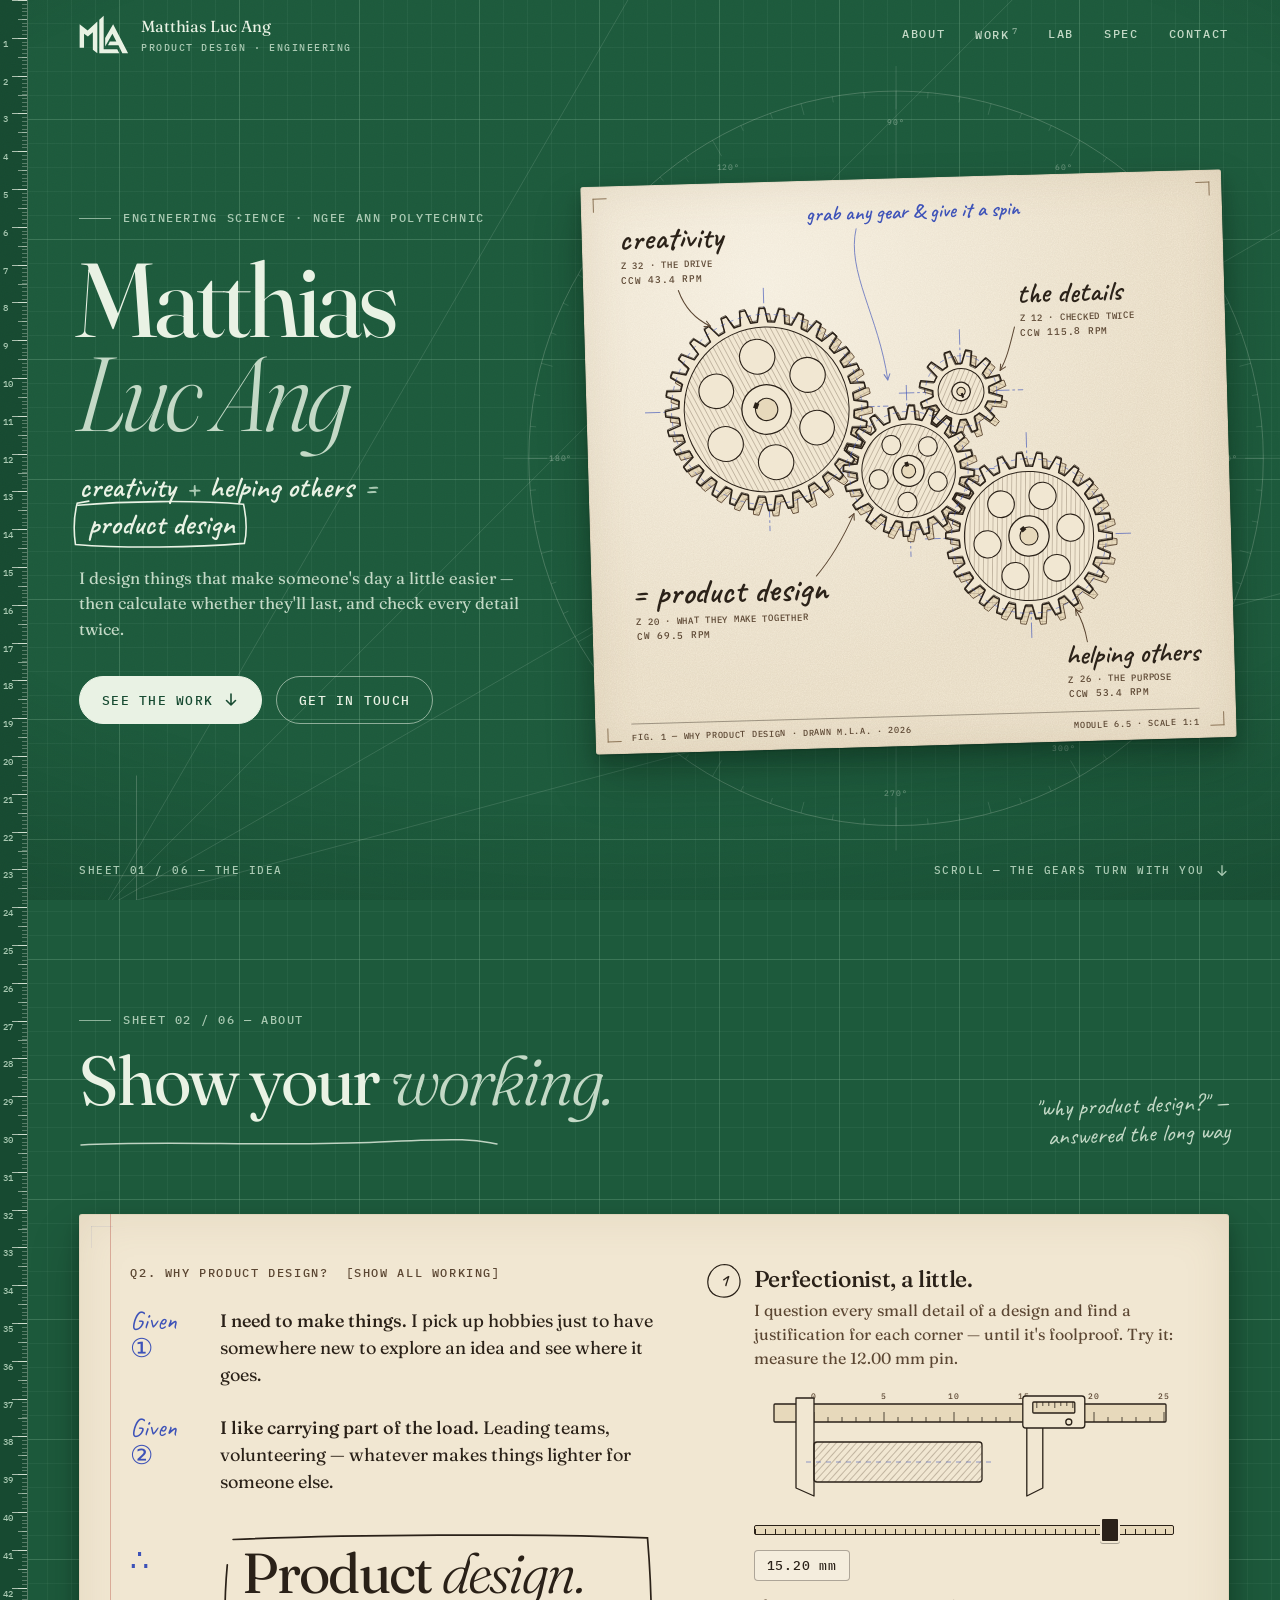
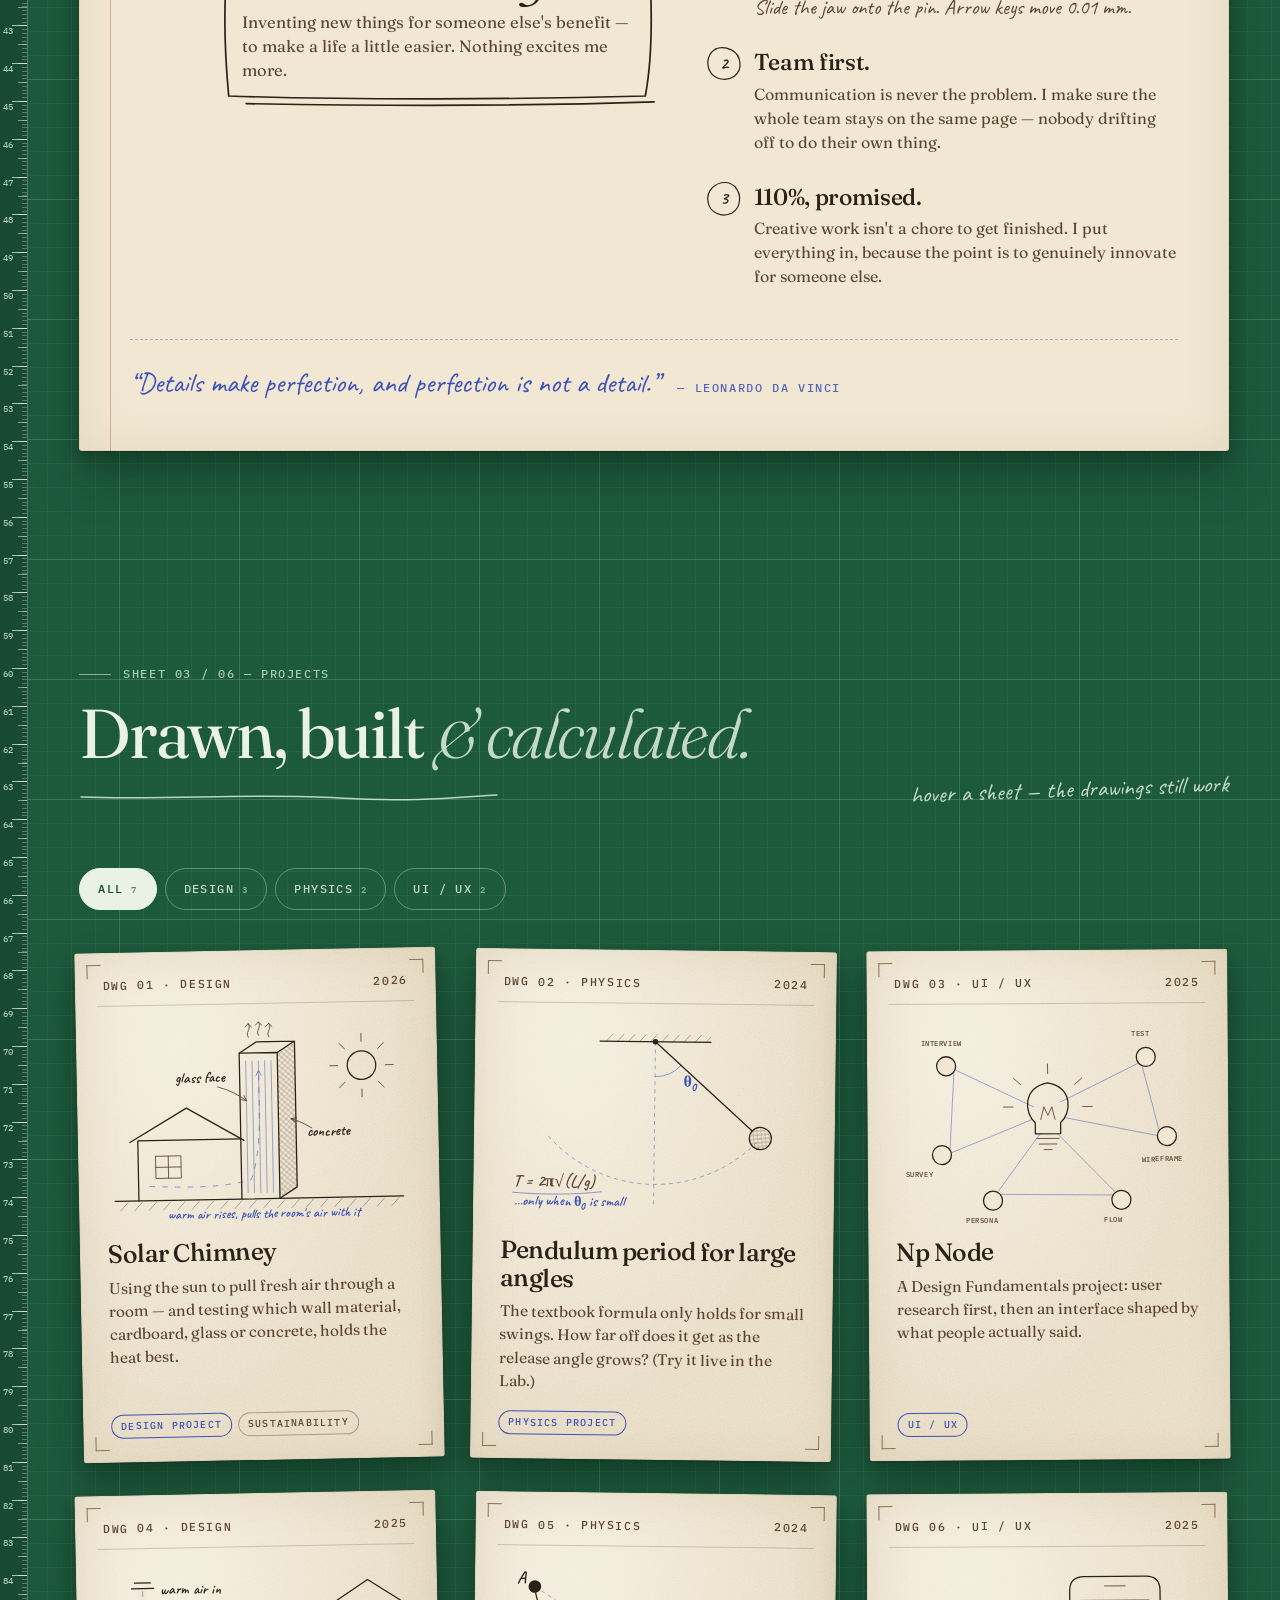
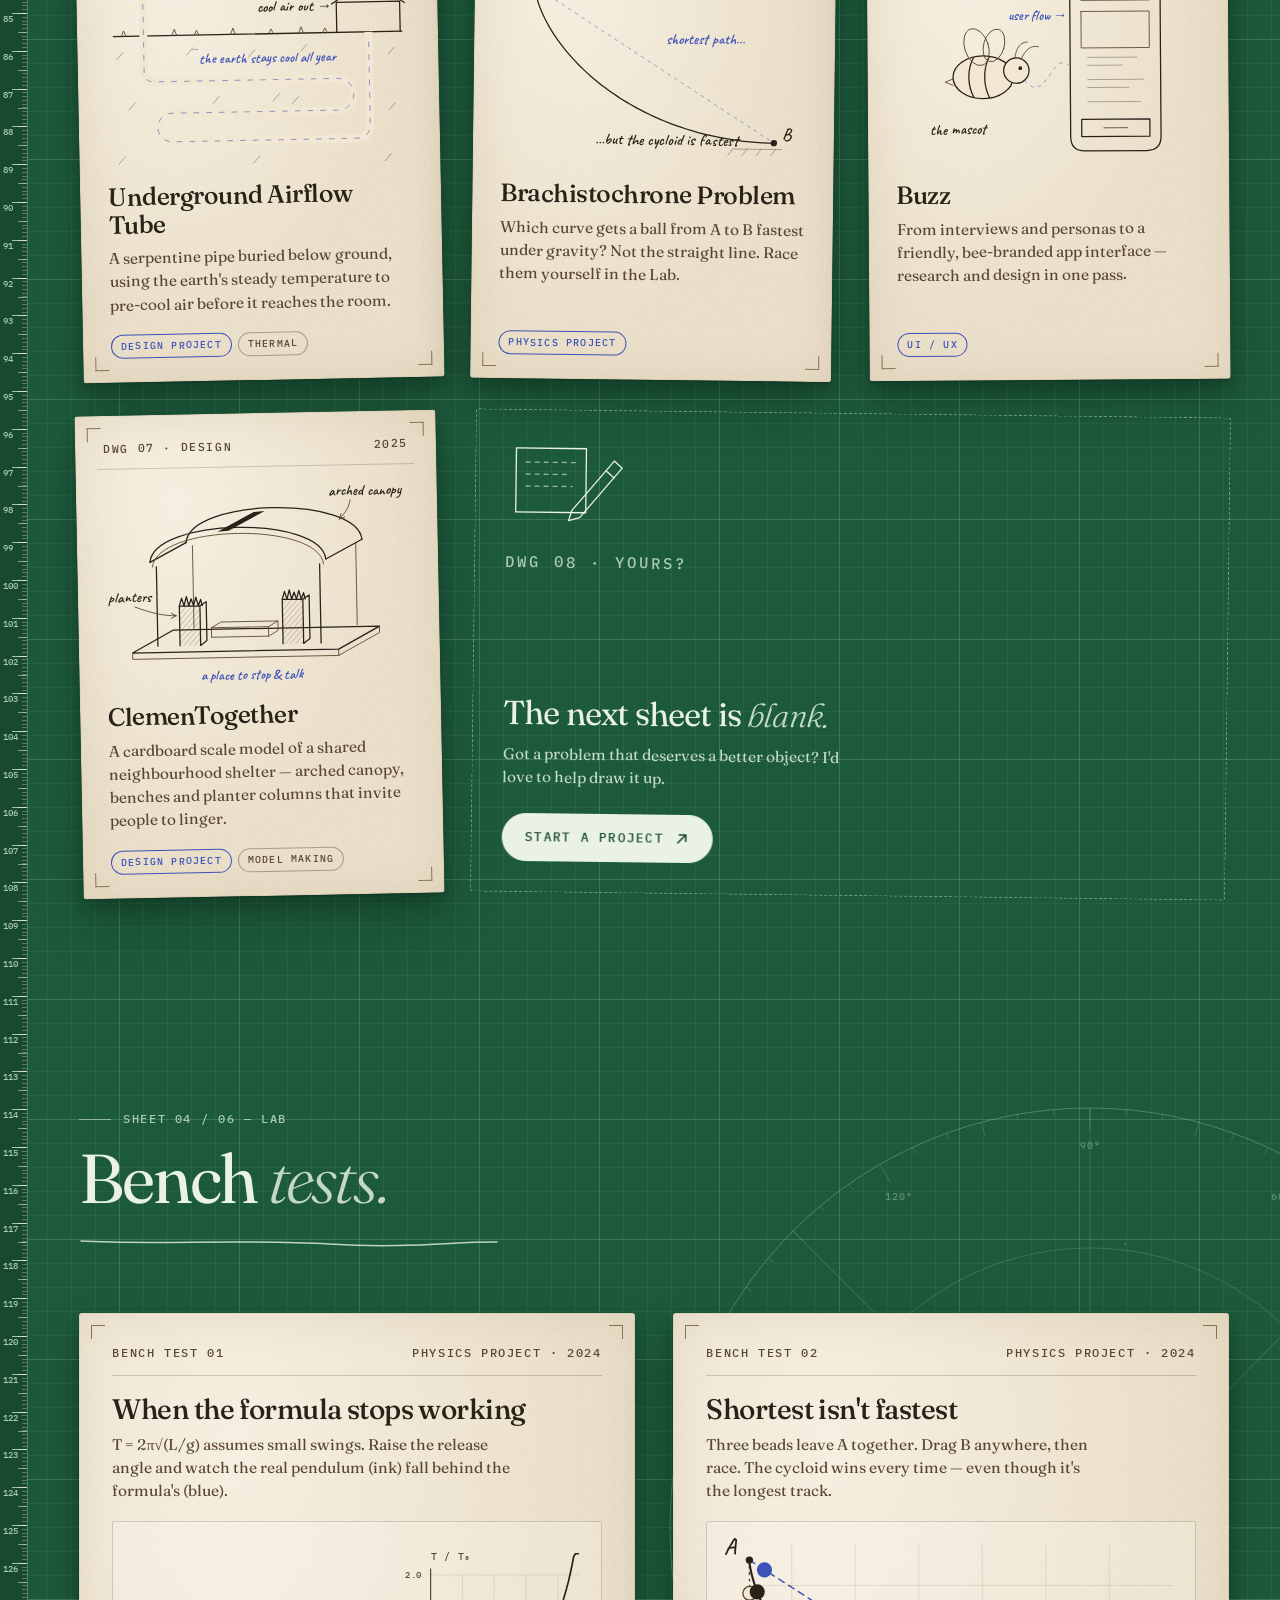
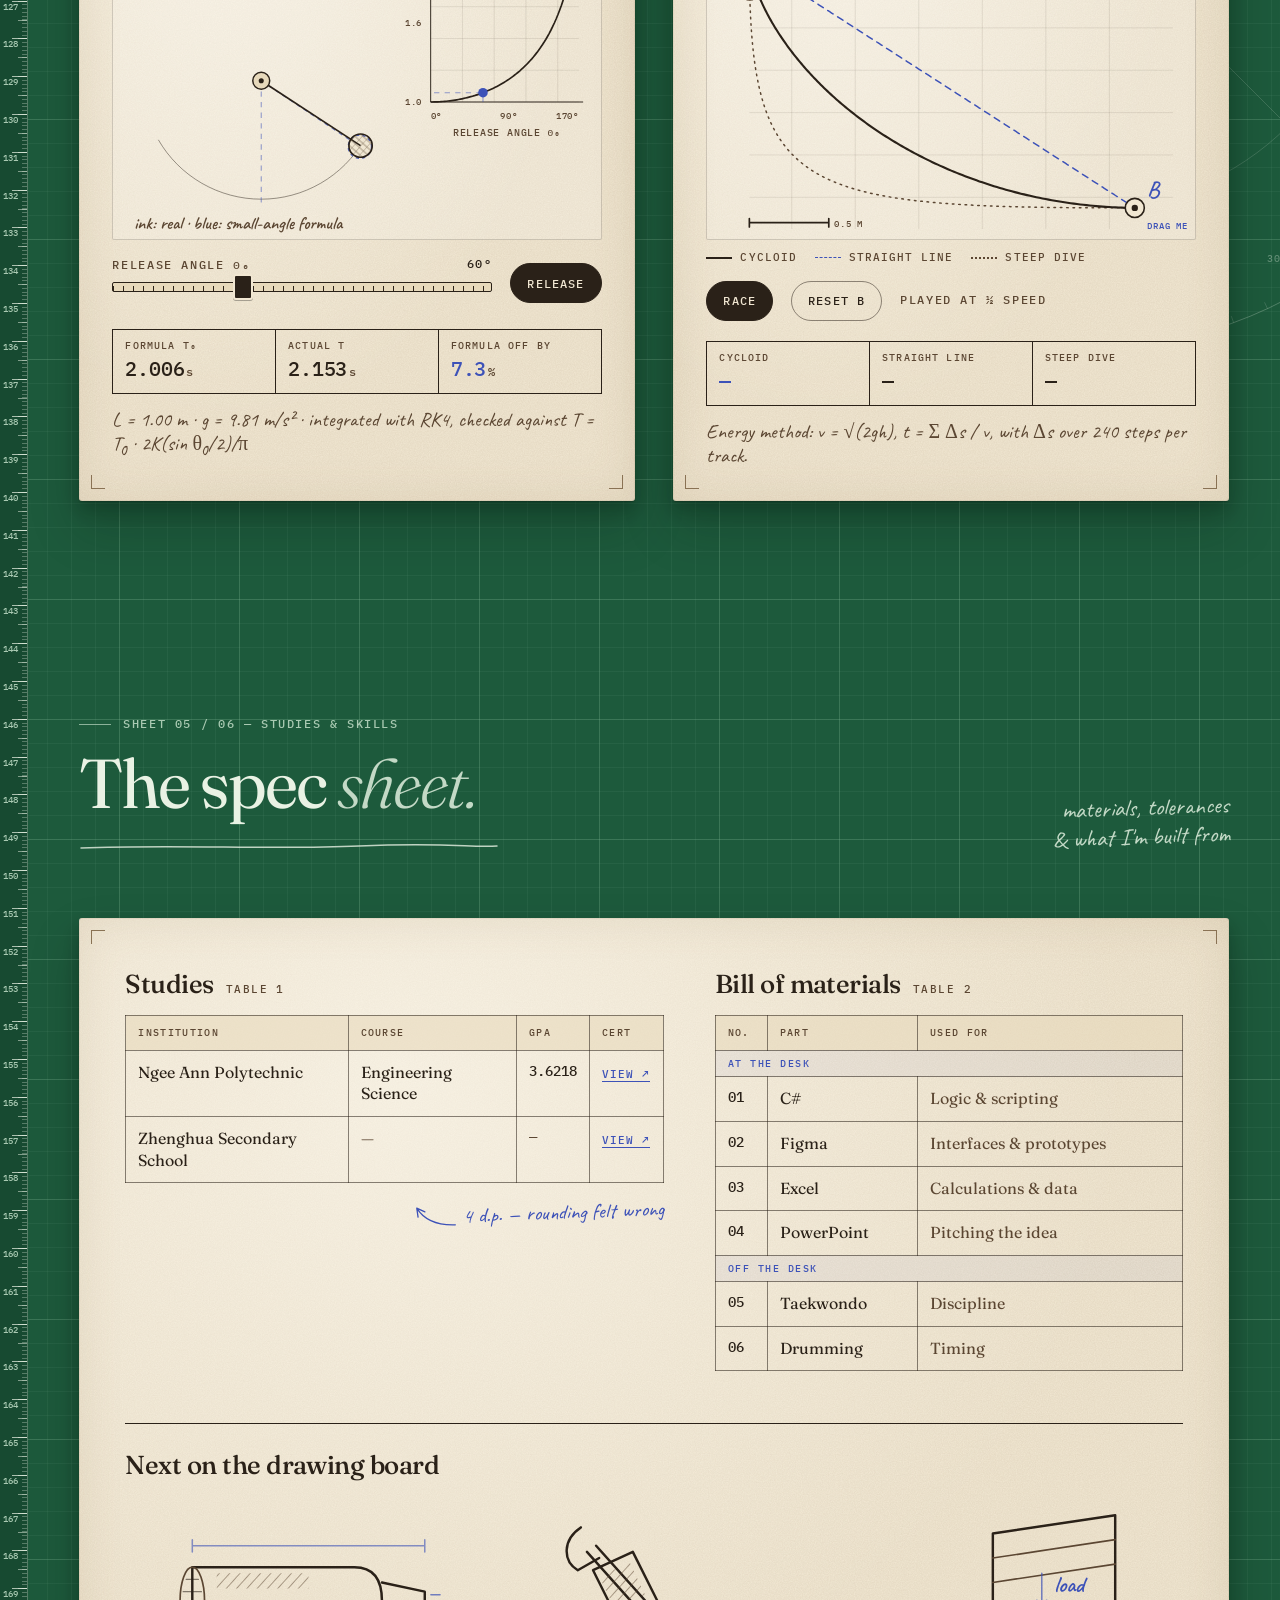
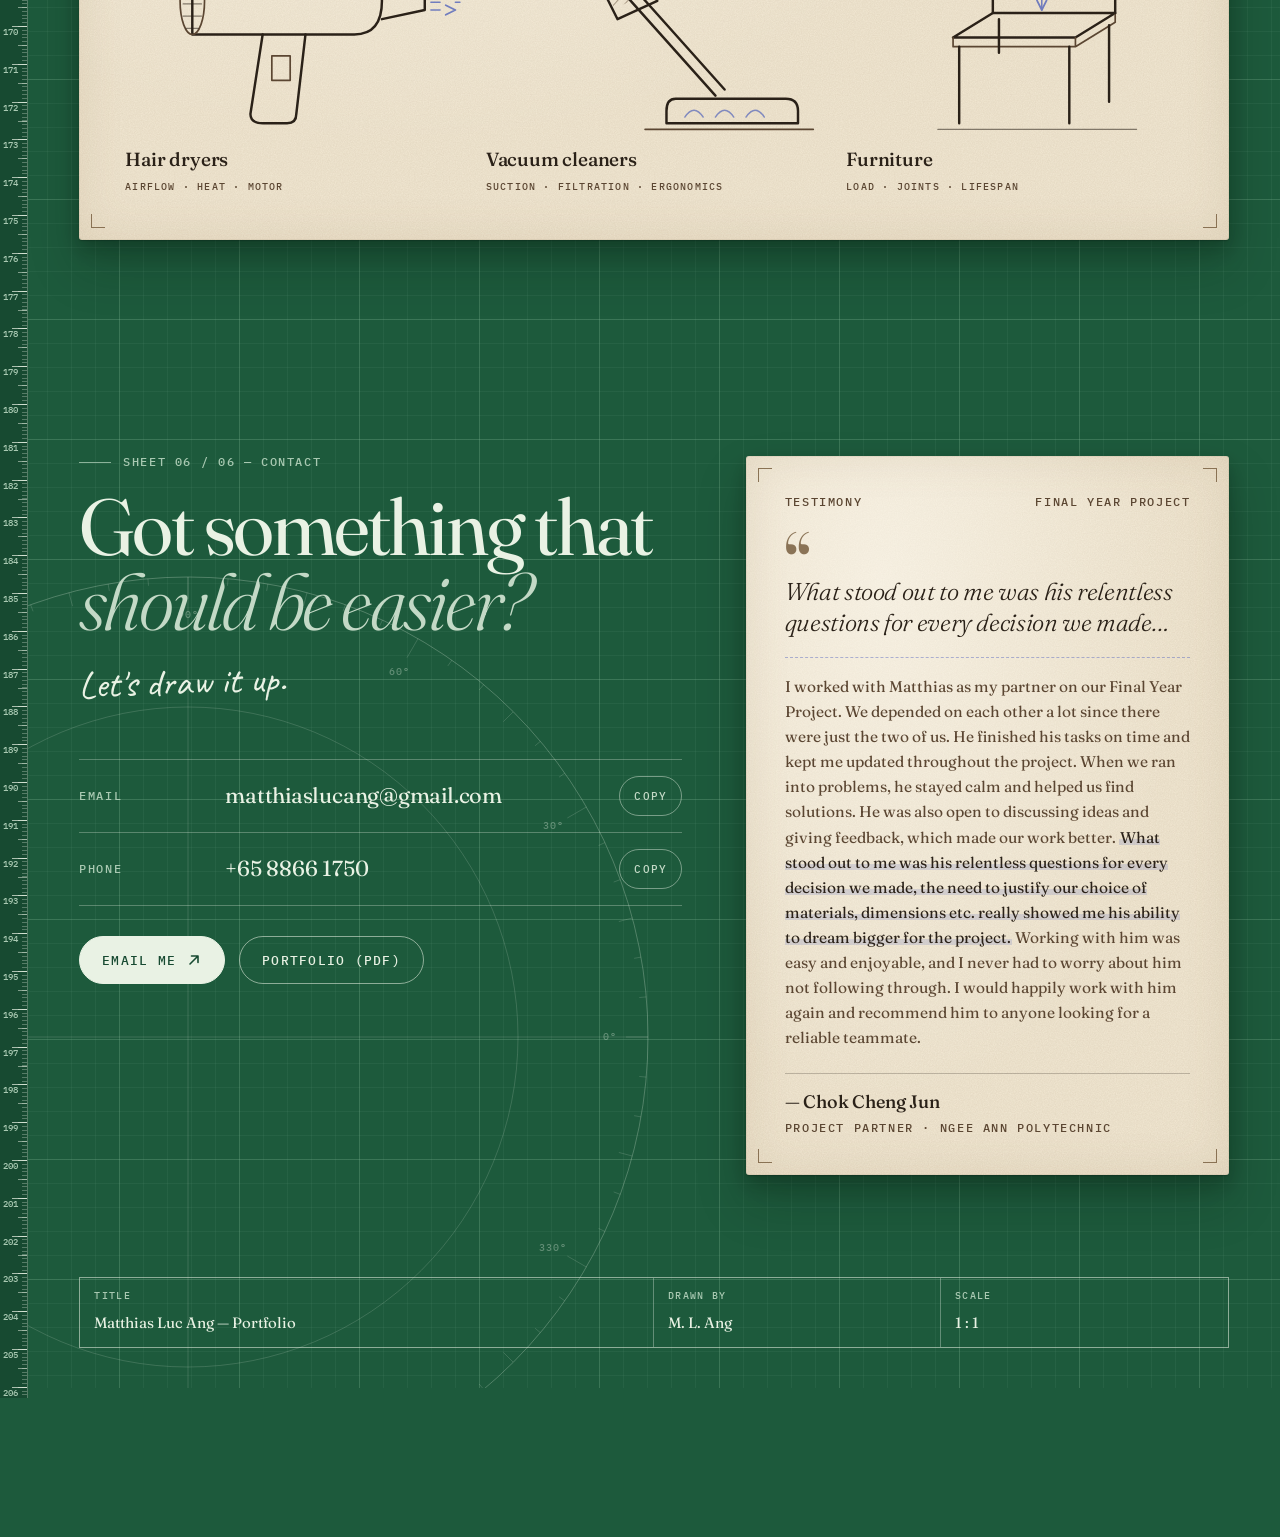
==== commit cd941f82: "commit" ====
--- a/index.html
+++ b/index.html
@@ -6,7 +6,7 @@
   <title>Matthias Luc Ang — Product Design &amp; Engineering</title>
   <meta name="description" content="Portfolio of Matthias Luc Ang, Engineering Science student at Ngee Ann Polytechnic: product design, physics projects and UI/UX work, drawn up and calculated with care.">
   <meta name="theme-color" content="#1d5a3c">
-  <link rel="icon" href="data:image/svg+xml,%3Csvg xmlns='http://www.w3.org/2000/svg' viewBox='0 0 64 64'%3E%3Crect width='64' height='64' rx='14' fill='%231d5a3c'/%3E%3Cg fill='none' stroke='%23e9f2e4' stroke-width='3'%3E%3Ccircle cx='32' cy='32' r='14'/%3E%3Ccircle cx='32' cy='32' r='5'/%3E%3Cpath d='M32 8v8M32 48v8M8 32h8M48 32h8M15 15l6 6M43 43l6 6M49 15l-6 6M15 49l6-6'/%3E%3C/g%3E%3C/svg%3E">
+  <link rel="icon" href="data:image/svg+xml,%3Csvg xmlns='http://www.w3.org/2000/svg' viewBox='221 196 600 600'%3E%3Crect x='221' y='196' width='600' height='600' rx='110' fill='%23E5DBC7'/%3E%3Cpath fill='%2312503F' d='M257 383 344 452 450 355V700L401 662V471L347 519 305 488V640H257ZM471 335 519 292V657H667L689 700H471ZM622 383 785 700H722L680 614H566L586 572H657L614 487 535 627V533Z'/%3E%3C/svg%3E">
   <script>document.documentElement.classList.add('js');setTimeout(function(){if(!window.__mlaReady)document.documentElement.classList.remove('js')},3000);</script>
   <link rel="preconnect" href="https://fonts.googleapis.com">
   <link rel="preconnect" href="https://fonts.gstatic.com" crossorigin>
@@ -46,8 +46,7 @@
     <div class="wrap nav-in">
       <a class="brand" href="#top" aria-label="Matthias Luc Ang, back to top">
         <span class="brand-mark" aria-hidden="true">
-          <svg viewBox="0 0 42 42"><path d="M31 6.5C40 12 42.5 27 33.5 35.5C24.5 43.5 7 41 3.2 28C-.5 15.5 9 3 22.5 3C27 3 30.5 4.6 33.5 7.2"/></svg>
-          MLA
+          <svg viewBox="250 285 545 422"><path d="M257 383 344 452 450 355V700L401 662V471L347 519 305 488V640H257ZM471 335 519 292V657H667L689 700H471ZM622 383 785 700H722L680 614H566L586 572H657L614 487 535 627V533Z"/></svg>
         </span>
         <span class="brand-name">Matthias Luc Ang<small>Product design · Engineering</small></span>
       </a>
@@ -60,10 +59,6 @@
           <li><a href="#contact">Contact</a></li>
         </ul>
       </nav>
-      <!-- LINK: résumé — drop resume.pdf next to index.html, or paste a URL here -->
-      <a class="btn btn--sm" href="resume.pdf" target="_blank" rel="noopener">Résumé
-        <svg class="arr arr-ur" viewBox="0 0 16 16" aria-hidden="true"><path d="M4 12 12 4M5.5 4H12v6.5" fill="none" stroke="currentColor" stroke-width="1.6" stroke-linecap="round" stroke-linejoin="round"/></svg>
-      </a>
       <button class="burger" type="button" aria-label="Open menu" aria-expanded="false" aria-controls="menu"><span></span><span></span></button>
     </div>
   </header>
@@ -80,7 +75,6 @@
     </nav>
     <div class="menu-foot">
       <a class="btn" href="mailto:matthiaslucang@gmail.com">Email me</a>
-      <a class="btn btn--ghost" href="resume.pdf" target="_blank" rel="noopener">Résumé</a>
     </div>
   </div>
 
@@ -107,7 +101,7 @@
           </h1>
           <p class="eq" data-in style="--in:.55s">
             creativity <span class="op">+</span> helping others <span class="op">=</span>
-            <span class="res">product design<svg class="draw" id="eq-box" viewBox="0 0 200 50" preserveAspectRatio="none" aria-hidden="true" data-base="1.1" data-dur=".9"><path data-draw vector-effect="non-scaling-stroke" d="M8 7C60 3 140 2 194 6C197 18 198 33 195 44C140 48 60 49 5 45C3 33 3 18 7 5L20 3"/></svg></span>
+            <span class="res">product design<svg class="draw" id="eq-box" viewBox="0 0 200 50" preserveAspectRatio="none" aria-hidden="true" data-base="2" data-dur=".9"><path data-draw vector-effect="non-scaling-stroke" d="M8 7C60 3 140 2 194 6C197 18 198 33 195 44C140 48 60 49 5 45C3 33 3 18 7 5L20 3"/></svg></span>
           </p>
           <p class="lede" data-in style="--in:.7s">I design things that make someone's day a little easier — then calculate whether they'll last, and check every detail twice.</p>
           <div class="ctas" data-in style="--in:.85s">
@@ -247,7 +241,7 @@
             </div>
           </div>
 
-          <p class="quote-note"><q>Details make perfection, and perfection is not a detail.</q><span class="mono">— Leonardo da Vinci</span></p>
+          <p class="quote-note"><q>“Details make perfection, and perfection is not a detail.”</q><span class="mono">— Leonardo da Vinci</span></p>
         </div>
       </div>
     </section>
@@ -331,7 +325,7 @@
               </div>
               <h3>Pendulum period for large angles</h3>
               <p>The textbook formula only holds for small swings. How far off does it get as the release angle grows? (Try it live in the Lab.)</p>
-              <div class="chips"><span class="chip chip--cat">Physics project</span><span class="chip">Physics</span></div>
+              <div class="chips"><span class="chip chip--cat">Physics project</span></div>
             </div>
           </article>
 
@@ -362,7 +356,7 @@
               </div>
               <h3>Np Node</h3>
               <p>A Design Fundamentals project: user research first, then an interface shaped by what people actually said.</p>
-              <div class="chips"><span class="chip chip--cat">UI / UX</span><span class="chip">User research</span></div>
+              <div class="chips"><span class="chip chip--cat">UI / UX</span></div>
             </div>
           </article>
 
@@ -411,7 +405,7 @@
               </div>
               <h3>Brachistochrone Problem</h3>
               <p>Which curve gets a ball from A to B fastest under gravity? Not the straight line. Race them yourself in the Lab.</p>
-              <div class="chips"><span class="chip chip--cat">Physics project</span><span class="chip">Physics</span></div>
+              <div class="chips"><span class="chip chip--cat">Physics project</span></div>
             </div>
           </article>
 
@@ -445,7 +439,7 @@
               </div>
               <h3>Buzz</h3>
               <p>From interviews and personas to a friendly, bee-branded app interface — research and design in one pass.</p>
-              <div class="chips"><span class="chip chip--cat">UI / UX</span><span class="chip">User research</span><span class="chip">Design</span></div>
+              <div class="chips"><span class="chip chip--cat">UI / UX</span></div>
             </div>
           </article>
 
@@ -764,13 +758,12 @@
             <a class="btn" href="mailto:matthiaslucang@gmail.com?subject=Hello%20Matthias">Email me
               <svg class="arr arr-ur" viewBox="0 0 16 16" aria-hidden="true"><path d="M4 12 12 4M5.5 4H12v6.5" fill="none" stroke="currentColor" stroke-width="1.6" stroke-linecap="round" stroke-linejoin="round"/></svg>
             </a>
-            <!-- LINK: résumé + portfolio PDFs — drop resume.pdf / portfolio.pdf next to index.html, or paste URLs -->
-            <a class="btn btn--ghost" href="resume.pdf" target="_blank" rel="noopener">Résumé (PDF)</a>
+            <!-- LINK: portfolio PDF — drop portfolio.pdf next to index.html, or paste a URL -->
             <a class="btn btn--ghost" href="portfolio.pdf" target="_blank" rel="noopener">Portfolio (PDF)</a>
           </div>
         </div>
 
-        <!-- TESTIMONY: add the partner's name in the footer below when you have it -->
+        <!-- TESTIMONY -->
         <figure class="paper testimony reveal" style="--rd:.15s">
           <div class="t-head"><p class="mono">Testimony</p><p class="mono">Final Year Project</p></div>
           <span class="q-mark" aria-hidden="true">“</span>
@@ -779,8 +772,8 @@
             <p>I worked with Matthias as my partner on our Final Year Project. We depended on each other a lot since there were just the two of us. He finished his tasks on time and kept me updated throughout the project. When we ran into problems, he stayed calm and helped us find solutions. He was also open to discussing ideas and giving feedback, which made our work better. <mark>What stood out to me was his relentless questions for every decision we made, the need to justify our choice of materials, dimensions etc. really showed me his ability to dream bigger for the project.</mark> Working with him was easy and enjoyable, and I never had to worry about him not following through. I would happily work with him again and recommend him to anyone looking for a reliable teammate.</p>
           </blockquote>
           <figcaption>
-            <span class="mono">— Final Year Project partner</span>
-            <span class="mono">Ngee Ann Polytechnic</span>
+            <span class="t-name">— Chok Cheng Jun</span>
+            <span class="mono">Project partner · Ngee Ann Polytechnic</span>
           </figcaption>
         </figure>
       </div>
@@ -792,9 +785,7 @@
       <div class="title-block">
         <div><span class="mono">Title</span><b>Matthias Luc Ang — Portfolio</b></div>
         <div><span class="mono">Drawn by</span><b>M. L. Ang</b></div>
-        <div><span class="mono">Checked by</span><b>M. L. Ang (twice)</b></div>
         <div><span class="mono">Scale</span><b>1 : 1</b></div>
-        <div><span class="mono">Sheet</span><b>06 / 06 · 2026</b></div>
       </div>
     </div>
   </footer>
--- a/styles.css
+++ b/styles.css
@@ -60,7 +60,7 @@
   font-optical-sizing: auto;
   -webkit-font-smoothing: antialiased;
   -moz-osx-font-smoothing: grayscale;
-  overflow-x: clip;
+  overflow: clip;
   background-color: var(--mat);
   background-image:
     linear-gradient(rgb(var(--mat-line) / .2) 1px, transparent 1px),
@@ -202,6 +202,20 @@
   transition: opacity .7s var(--ease) var(--delay, 0s);
 }
 .js .draw.is-drawn .fade-in { opacity: 1; }
+
+/* Handwriting write-on: words ink in left to right, like a pen */
+.wr .w {
+  display: inline-block;
+  clip-path: inset(-.4em 100% -.5em -.2em);
+  transition: clip-path var(--wd, .3s) cubic-bezier(.35, .05, .6, .95) var(--wdl, 0s);
+}
+.wr.is-writing .w { clip-path: inset(-.4em -.3em -.5em -.2em); }
+.js .draw .svg-hand.fade-in {
+  opacity: 1;
+  clip-path: inset(-30% 100% -40% -4%);
+  transition: clip-path var(--wd, .8s) cubic-bezier(.35, .05, .6, .95) var(--delay, 0s);
+}
+.js .draw.is-drawn .svg-hand.fade-in { clip-path: inset(-30% -4% -40% -4%); }
 .js .draw.is-drawn .fade-in.blue,
 .js .draw.is-drawn .fade-in.blue-dash { opacity: .6; }
 
@@ -372,15 +386,9 @@
   display: inline-flex; align-items: center; gap: 12px;
   text-decoration: none;
 }
-.brand-mark {
-  position: relative;
-  width: 42px; height: 42px;
-  display: grid; place-items: center;
-  font: 600 13px/1 var(--f-mono);
-  letter-spacing: .06em;
-}
-.brand-mark svg { position: absolute; inset: 0; width: 100%; height: 100%; overflow: visible; }
-.brand-mark path { fill: none; stroke: var(--mat-ink); stroke-width: 1.4; stroke-linecap: round; }
+.brand-mark { display: block; flex: none; width: 50px; height: 39px; }
+.brand-mark svg { width: 100%; height: 100%; }
+.brand-mark path { fill: var(--mat-ink); }
 .brand-name { font-size: 16px; letter-spacing: -.01em; }
 .brand-name small { display: block; font: 500 9.5px/1.2 var(--f-mono); letter-spacing: .16em; text-transform: uppercase; color: var(--mat-ink-3); margin-top: 3px; }
 
@@ -681,7 +689,7 @@
   border-top: 1px dashed rgba(61, 82, 184, .4);
   color: var(--pencil);
 }
-.quote-note q { font-family: var(--f-hand); font-size: clamp(24px, 2.2vw, 30px); line-height: 1.2; quotes: "\201C" "\201D"; }
+.quote-note q { font-family: var(--f-hand); font-size: clamp(24px, 2.2vw, 30px); line-height: 1.2; quotes: none; }
 .quote-note .mono { color: var(--pencil); opacity: .85; }
 
 /* range inputs: drafting-scale style */
@@ -917,12 +925,13 @@
 .testimony .t-body { margin: 18px 0 0; padding-top: 16px; border-top: 1px dashed rgba(61, 82, 184, .4); }
 .testimony .t-body p { font-size: 15.5px; line-height: 1.62; color: var(--ink-2); }
 .testimony mark { color: var(--ink); background: linear-gradient(transparent 58%, rgba(61, 82, 184, .16) 58%, rgba(61, 82, 184, .16) 92%, transparent 92%); padding: 0 1px; }
-.testimony figcaption { margin-top: 22px; padding-top: 14px; border-top: 1px solid rgba(42, 33, 24, .25); display: flex; justify-content: space-between; gap: 12px; flex-wrap: wrap; }
+.testimony figcaption { margin-top: 22px; padding-top: 14px; border-top: 1px solid rgba(42, 33, 24, .25); display: flex; justify-content: space-between; align-items: baseline; gap: 6px 12px; flex-wrap: wrap; }
+.testimony .t-name { font-size: 18px; font-weight: 500; letter-spacing: -.01em; }
 
 .site-foot { padding: 0 0 40px; }
 .title-block {
   display: grid;
-  grid-template-columns: 1.4fr 1fr 1fr .8fr .8fr;
+  grid-template-columns: 2fr 1fr 1fr;
   border: 1.5px solid rgb(var(--mat-ink-rgb) / .55);
   color: var(--mat-ink-2);
 }
@@ -1012,6 +1021,7 @@
   html { scroll-behavior: auto; }
   *, *::before, *::after { animation: none !important; transition-duration: .01ms !important; transition-delay: 0s !important; }
   .js .reveal, .js .hero [data-in], .js .draw .fade-in { opacity: 1 !important; transform: none !important; }
+  .wr .w, .js .draw .svg-hand.fade-in { clip-path: none !important; }
   .js .hero h1 .line > span { transform: none !important; }
   .js .hero .hero-sheet[data-in] { transform: none !important; }
   .anim-swing { transform: rotate(-30deg); }
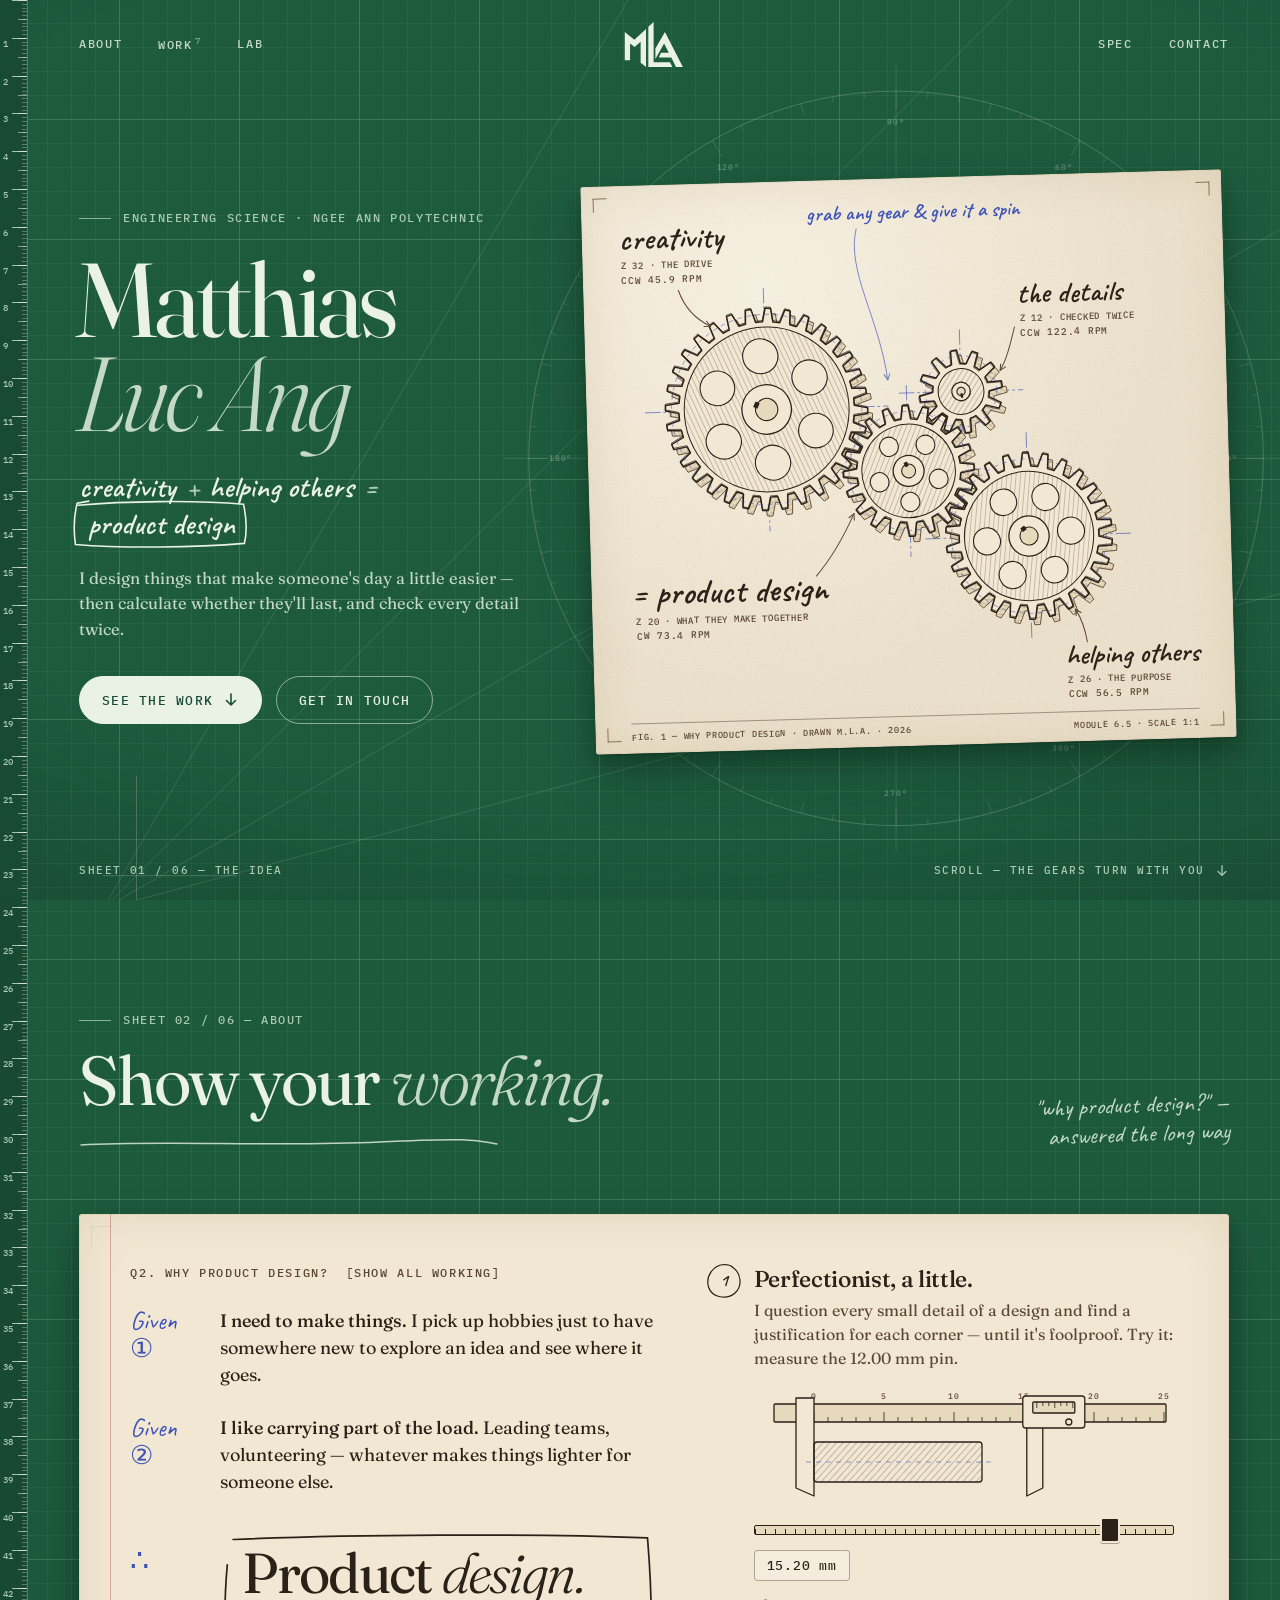
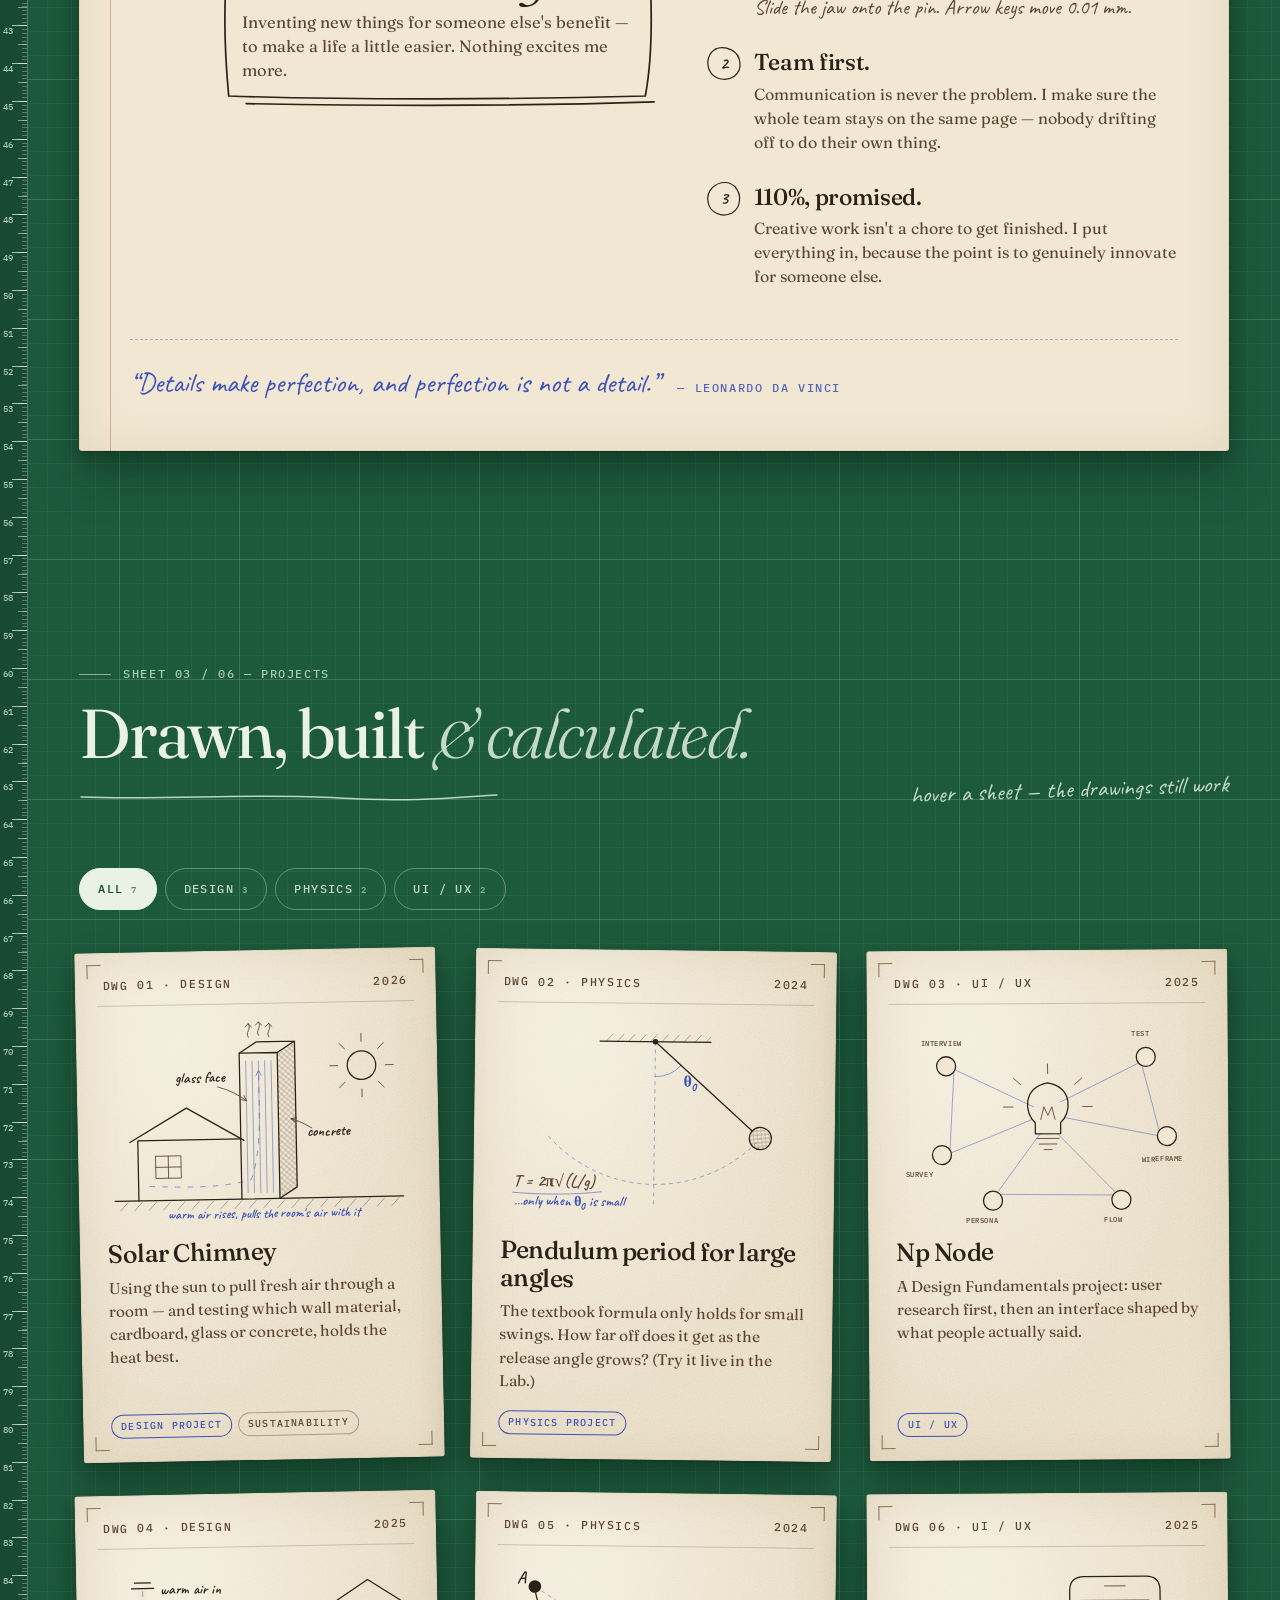
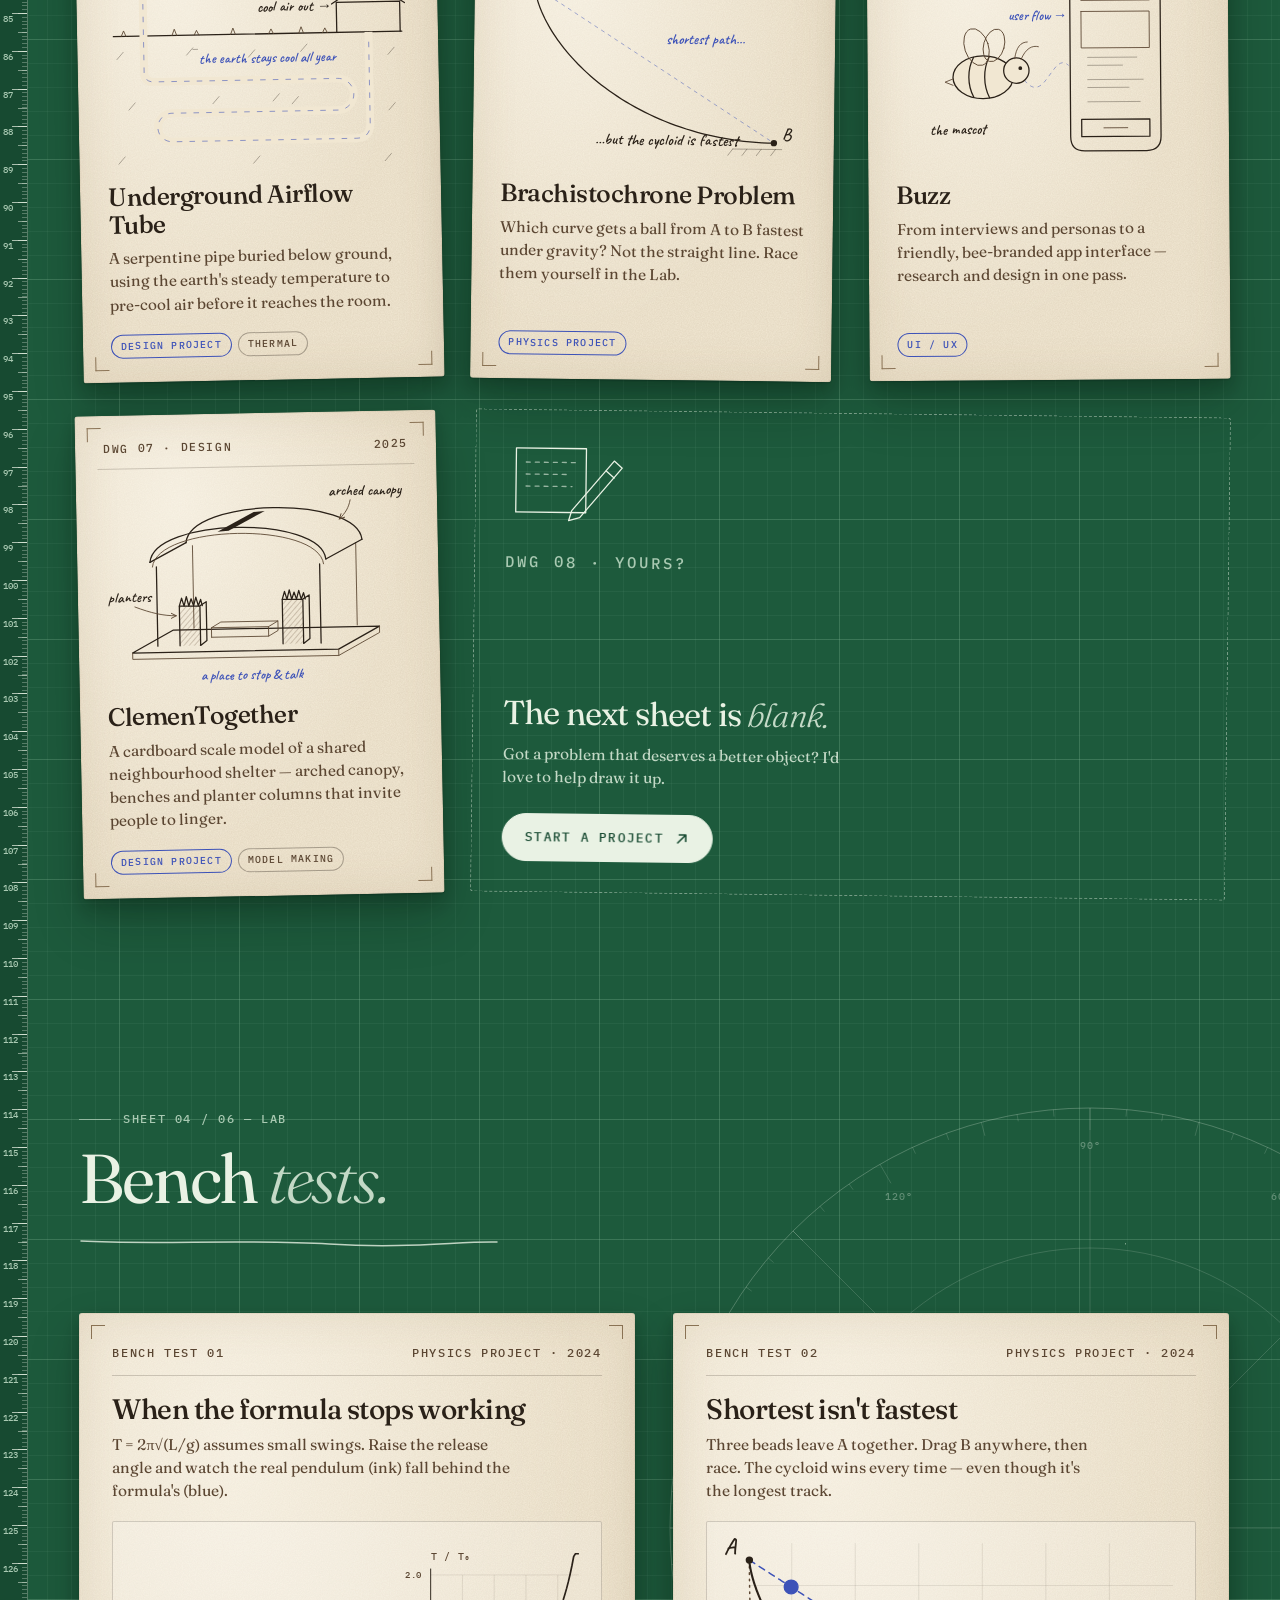
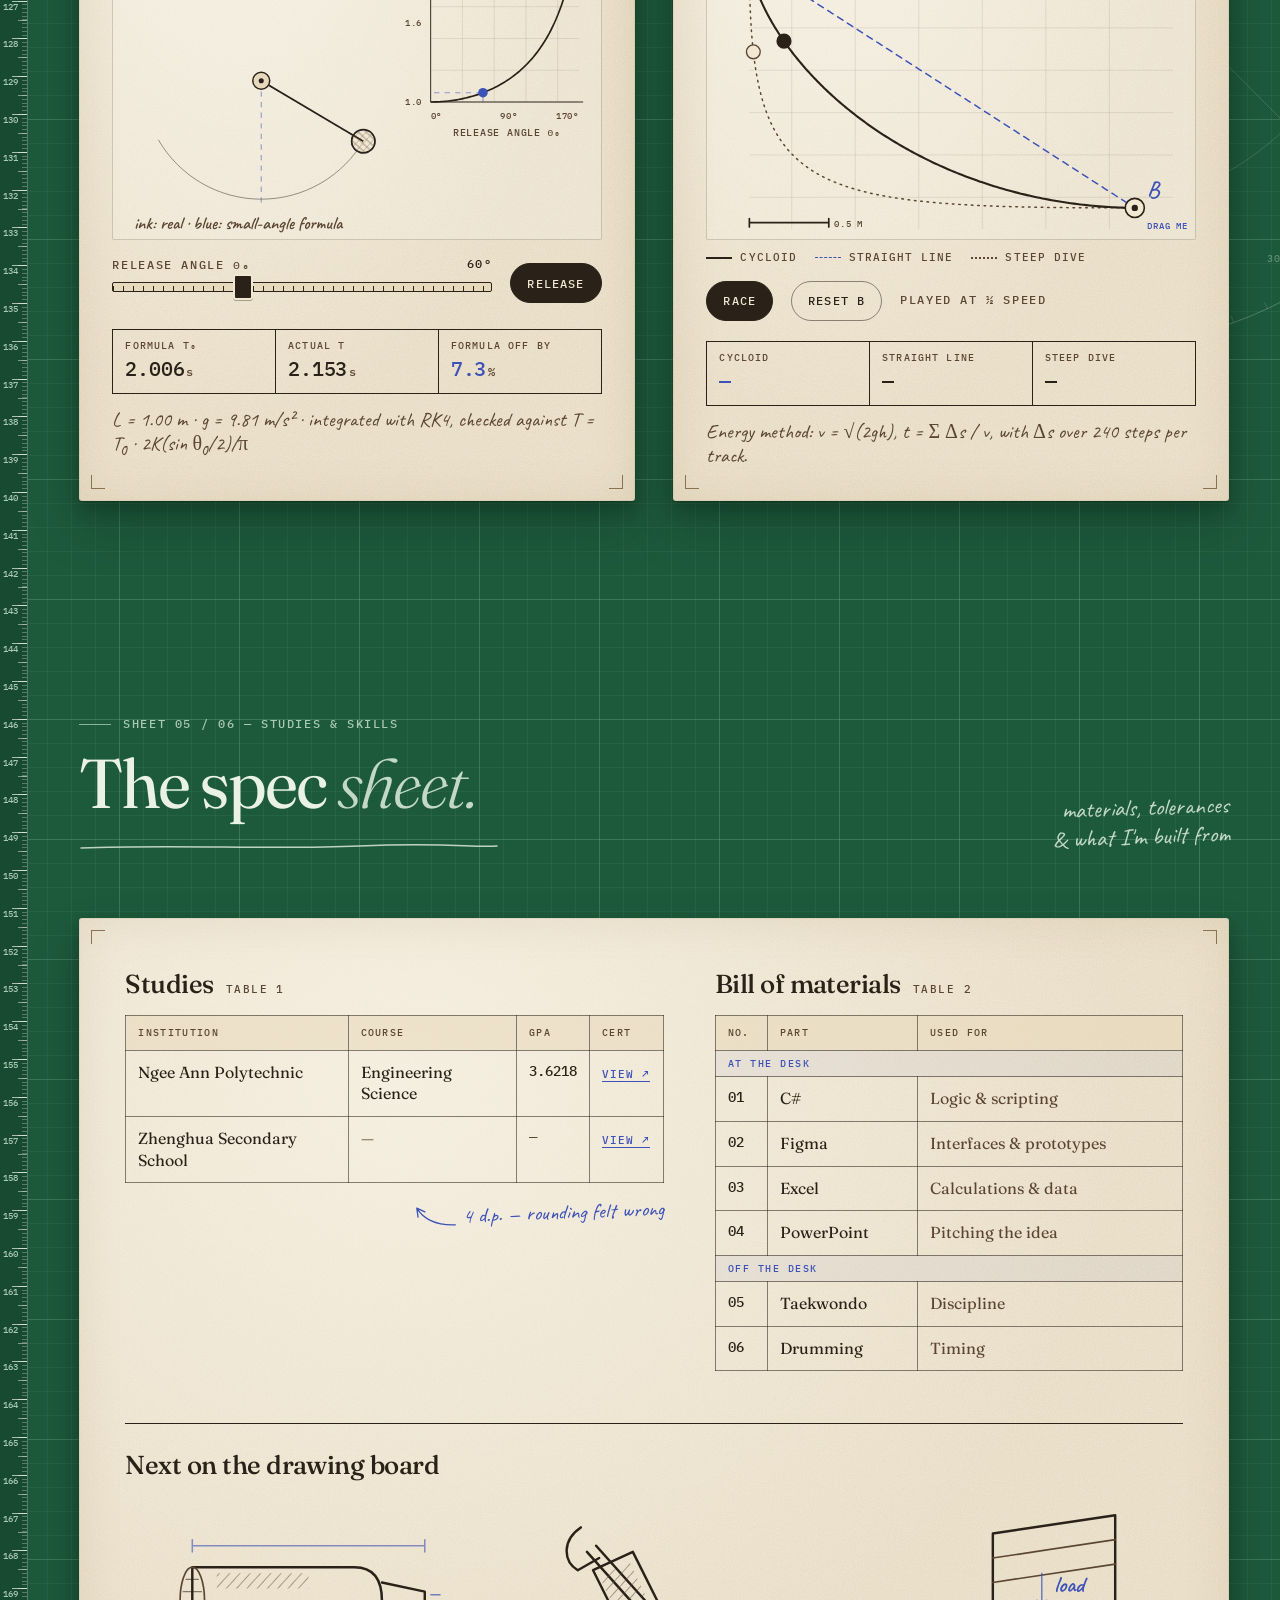
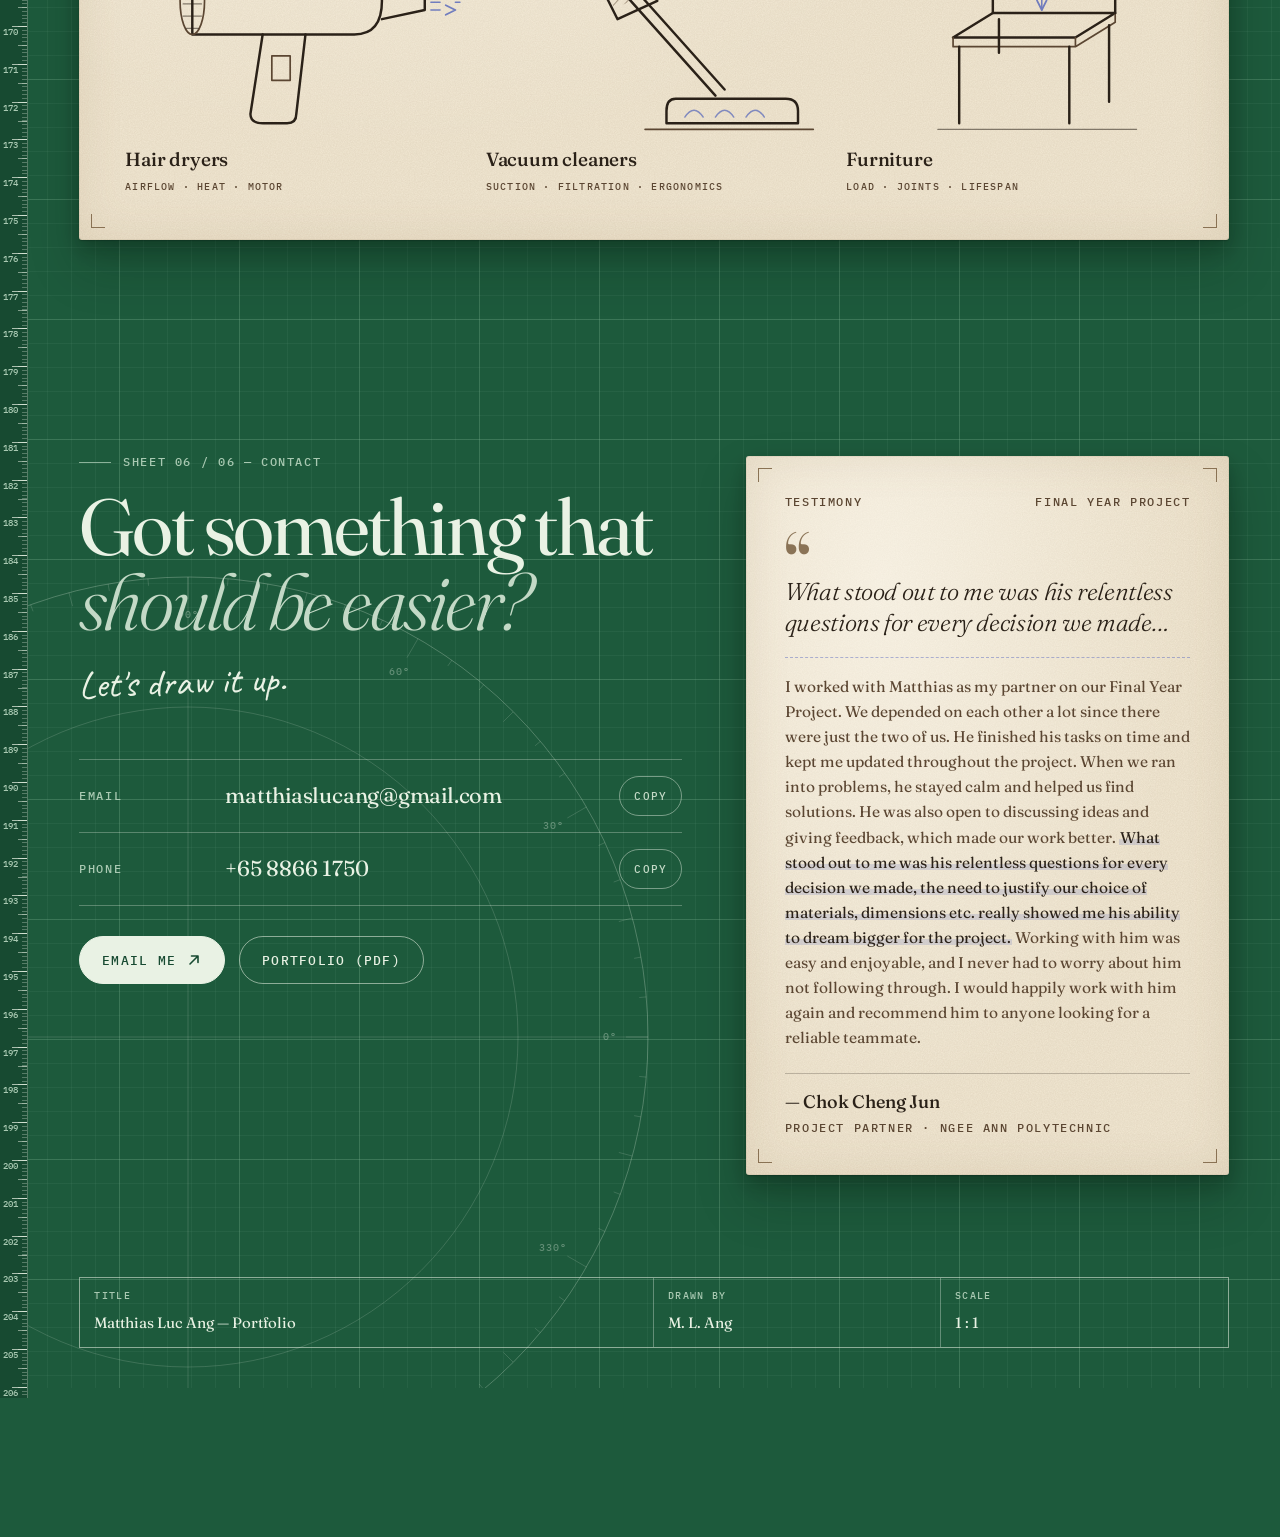
==== commit 2f1d0681: "Centre logo in nav, add sitemap and custom 404 page - Nav: MLA logo centred, links split either side" ====
--- a/index.html
+++ b/index.html
@@ -6,6 +6,13 @@
   <title>Matthias Luc Ang — Product Design &amp; Engineering</title>
   <meta name="description" content="Portfolio of Matthias Luc Ang, Engineering Science student at Ngee Ann Polytechnic: product design, physics projects and UI/UX work, drawn up and calculated with care.">
   <meta name="theme-color" content="#1d5a3c">
+  <link rel="canonical" href="https://samwoh05.github.io/Matthias-s-Portfolio-Website/">
+  <link rel="sitemap" type="application/xml" href="sitemap.xml">
+  <meta property="og:type" content="website">
+  <meta property="og:url" content="https://samwoh05.github.io/Matthias-s-Portfolio-Website/">
+  <meta property="og:title" content="Matthias Luc Ang — Product Design &amp; Engineering">
+  <meta property="og:description" content="Product design, physics projects and UI/UX work by Matthias Luc Ang, Engineering Science at Ngee Ann Polytechnic.">
+  <meta name="twitter:card" content="summary">
   <link rel="icon" href="data:image/svg+xml,%3Csvg xmlns='http://www.w3.org/2000/svg' viewBox='221 196 600 600'%3E%3Crect x='221' y='196' width='600' height='600' rx='110' fill='%23E5DBC7'/%3E%3Cpath fill='%2312503F' d='M257 383 344 452 450 355V700L401 662V471L347 519 305 488V640H257ZM471 335 519 292V657H667L689 700H471ZM622 383 785 700H722L680 614H566L586 572H657L614 487 535 627V533Z'/%3E%3C/svg%3E">
   <script>document.documentElement.classList.add('js');setTimeout(function(){if(!window.__mlaReady)document.documentElement.classList.remove('js')},3000);</script>
   <link rel="preconnect" href="https://fonts.googleapis.com">
@@ -43,24 +50,23 @@
 
   <!-- ============ NAV ============ -->
   <header class="nav" id="nav">
-    <div class="wrap nav-in">
+    <nav class="wrap nav-in" aria-label="Primary">
+      <ul class="nav-links nav-links--l mono">
+        <li><a href="#about">About</a></li>
+        <li><a href="#work">Work<sup>7</sup></a></li>
+        <li><a href="#lab">Lab</a></li>
+      </ul>
       <a class="brand" href="#top" aria-label="Matthias Luc Ang, back to top">
         <span class="brand-mark" aria-hidden="true">
           <svg viewBox="250 285 545 422"><path d="M257 383 344 452 450 355V700L401 662V471L347 519 305 488V640H257ZM471 335 519 292V657H667L689 700H471ZM622 383 785 700H722L680 614H566L586 572H657L614 487 535 627V533Z"/></svg>
         </span>
-        <span class="brand-name">Matthias Luc Ang<small>Product design · Engineering</small></span>
       </a>
-      <nav aria-label="Primary">
-        <ul class="nav-links mono">
-          <li><a href="#about">About</a></li>
-          <li><a href="#work">Work<sup>7</sup></a></li>
-          <li><a href="#lab">Lab</a></li>
-          <li><a href="#spec">Spec</a></li>
-          <li><a href="#contact">Contact</a></li>
-        </ul>
-      </nav>
+      <ul class="nav-links nav-links--r mono">
+        <li><a href="#spec">Spec</a></li>
+        <li><a href="#contact">Contact</a></li>
+      </ul>
       <button class="burger" type="button" aria-label="Open menu" aria-expanded="false" aria-controls="menu"><span></span><span></span></button>
-    </div>
+    </nav>
   </header>
 
   <div class="menu" id="menu" aria-hidden="true">
--- a/styles.css
+++ b/styles.css
@@ -46,7 +46,7 @@
 
 html {
   scroll-behavior: smooth;
-  scroll-padding-top: 72px;
+  scroll-padding-top: 66px;
   -webkit-text-size-adjust: 100%;
   overflow-x: clip;
 }
@@ -376,23 +376,23 @@
   box-shadow: 0 1px 0 rgb(var(--mat-ink-rgb) / .14);
 }
 .nav-in {
-  display: flex;
+  display: grid;
+  grid-template-columns: minmax(0, 1fr) auto minmax(0, 1fr);
   align-items: center;
-  justify-content: space-between;
   gap: 24px;
-  height: 68px;
-}
-.brand {
-  display: inline-flex; align-items: center; gap: 12px;
-  text-decoration: none;
-}
-.brand-mark { display: block; flex: none; width: 50px; height: 39px; }
+  height: 88px;
+  transition: height .4s var(--ease-out);
+}
+.nav.is-solid .nav-in { height: 66px; }
+.brand { grid-column: 2; display: block; text-decoration: none; border-radius: 4px; }
+.brand-mark { display: block; width: 60px; height: 47px; transform-origin: 50% 50%; transition: transform .4s var(--ease-out); }
+.nav.is-solid .brand-mark { transform: scale(.78); }
 .brand-mark svg { width: 100%; height: 100%; }
 .brand-mark path { fill: var(--mat-ink); }
-.brand-name { font-size: 16px; letter-spacing: -.01em; }
-.brand-name small { display: block; font: 500 9.5px/1.2 var(--f-mono); letter-spacing: .16em; text-transform: uppercase; color: var(--mat-ink-3); margin-top: 3px; }
-
-.nav-links { display: flex; align-items: center; gap: 30px; list-style: none; padding: 0; }
+
+.nav-links { display: flex; align-items: center; gap: 36px; list-style: none; padding: 0; }
+.nav-links--l { grid-column: 1; justify-self: start; }
+.nav-links--r { grid-column: 3; justify-self: end; }
 .nav-links a {
   position: relative;
   text-decoration: none;
@@ -411,6 +411,8 @@
 
 .burger {
   display: none;
+  grid-column: 3;
+  justify-self: end;
   width: 46px; height: 46px;
   border-radius: 50%;
   border: 1.5px solid rgb(var(--mat-ink-rgb) / .5);
@@ -982,7 +984,6 @@
 @media (max-width: 680px) {
   body { font-size: 16px; }
   .gears-svg .svg-mono, .gears-svg .rpm, .gears-svg .hint, .gears-svg .hint + path { display: none; }
-  .brand-name small { display: none; }
   .bench-head { flex-direction: column; gap: 4px; }
   .work-grid { grid-template-columns: 1fr; }
   .card:nth-child(n) { --tilt: -.6deg; }
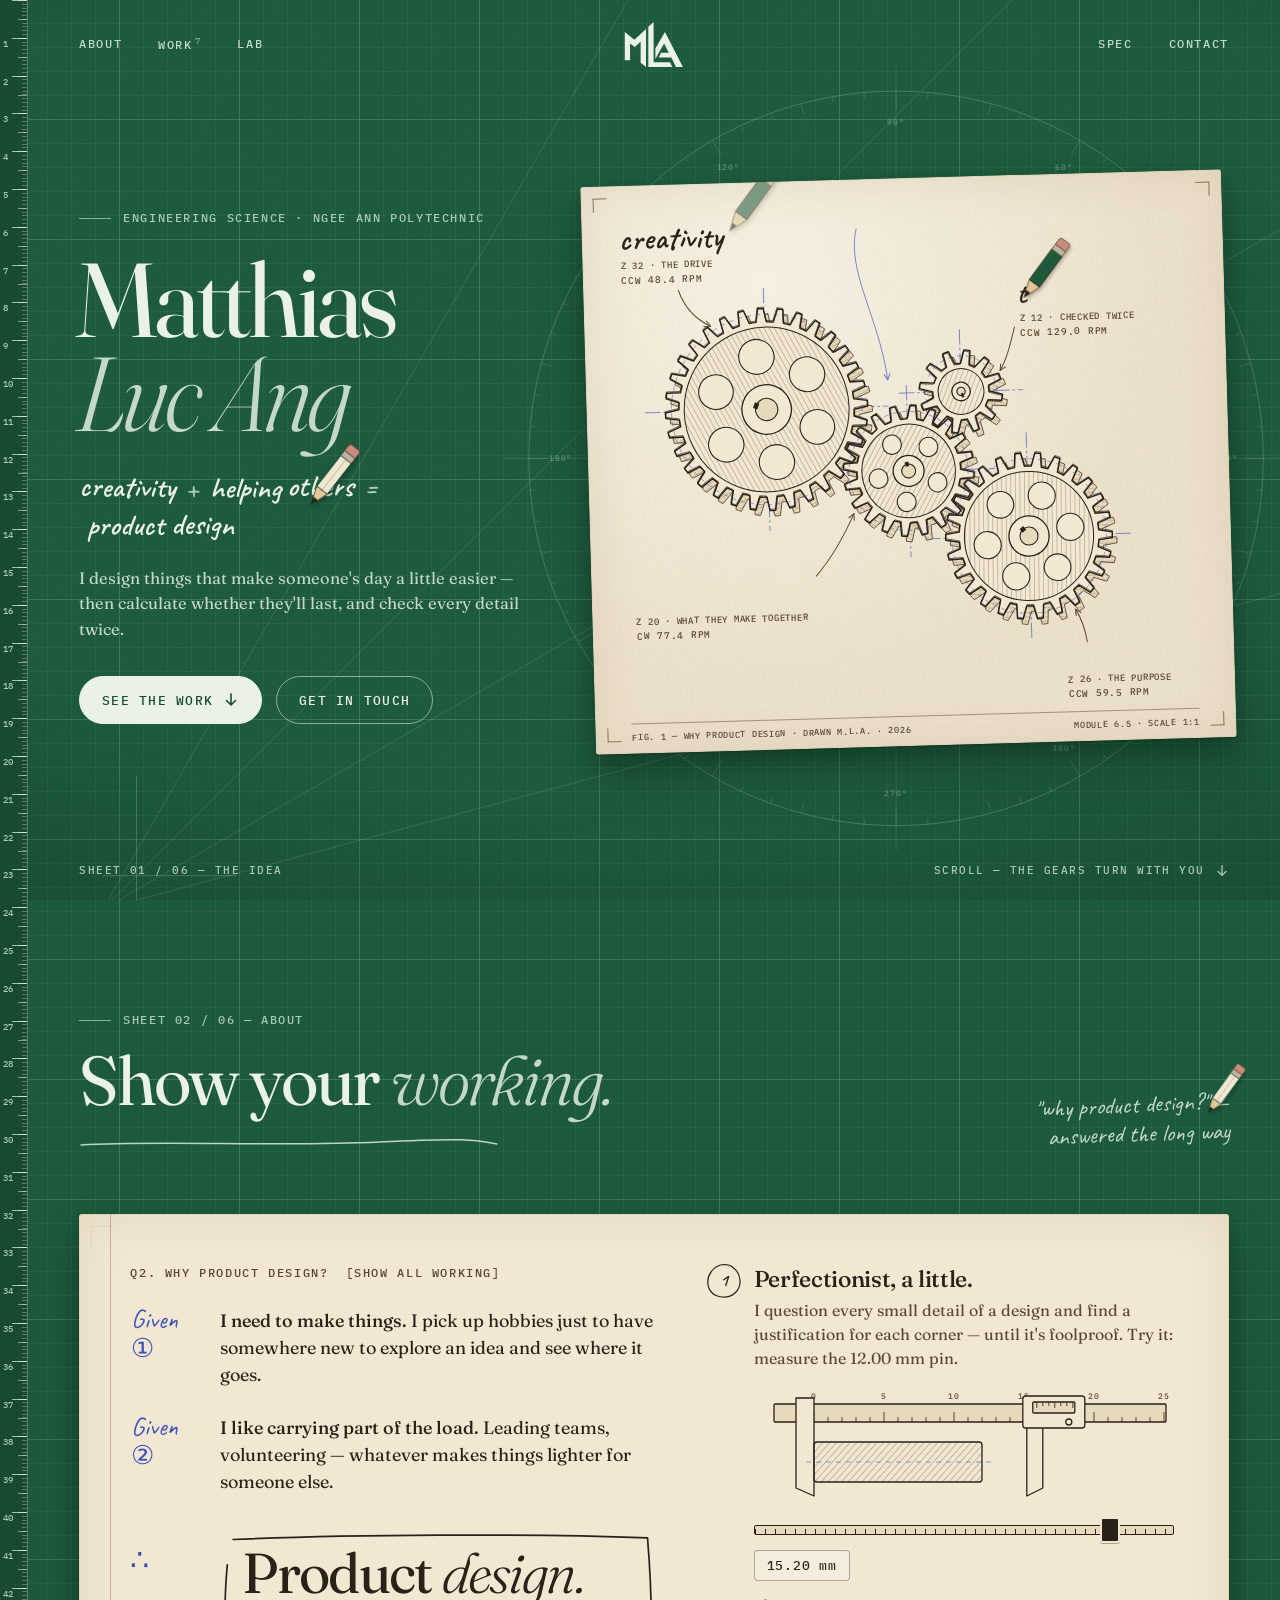
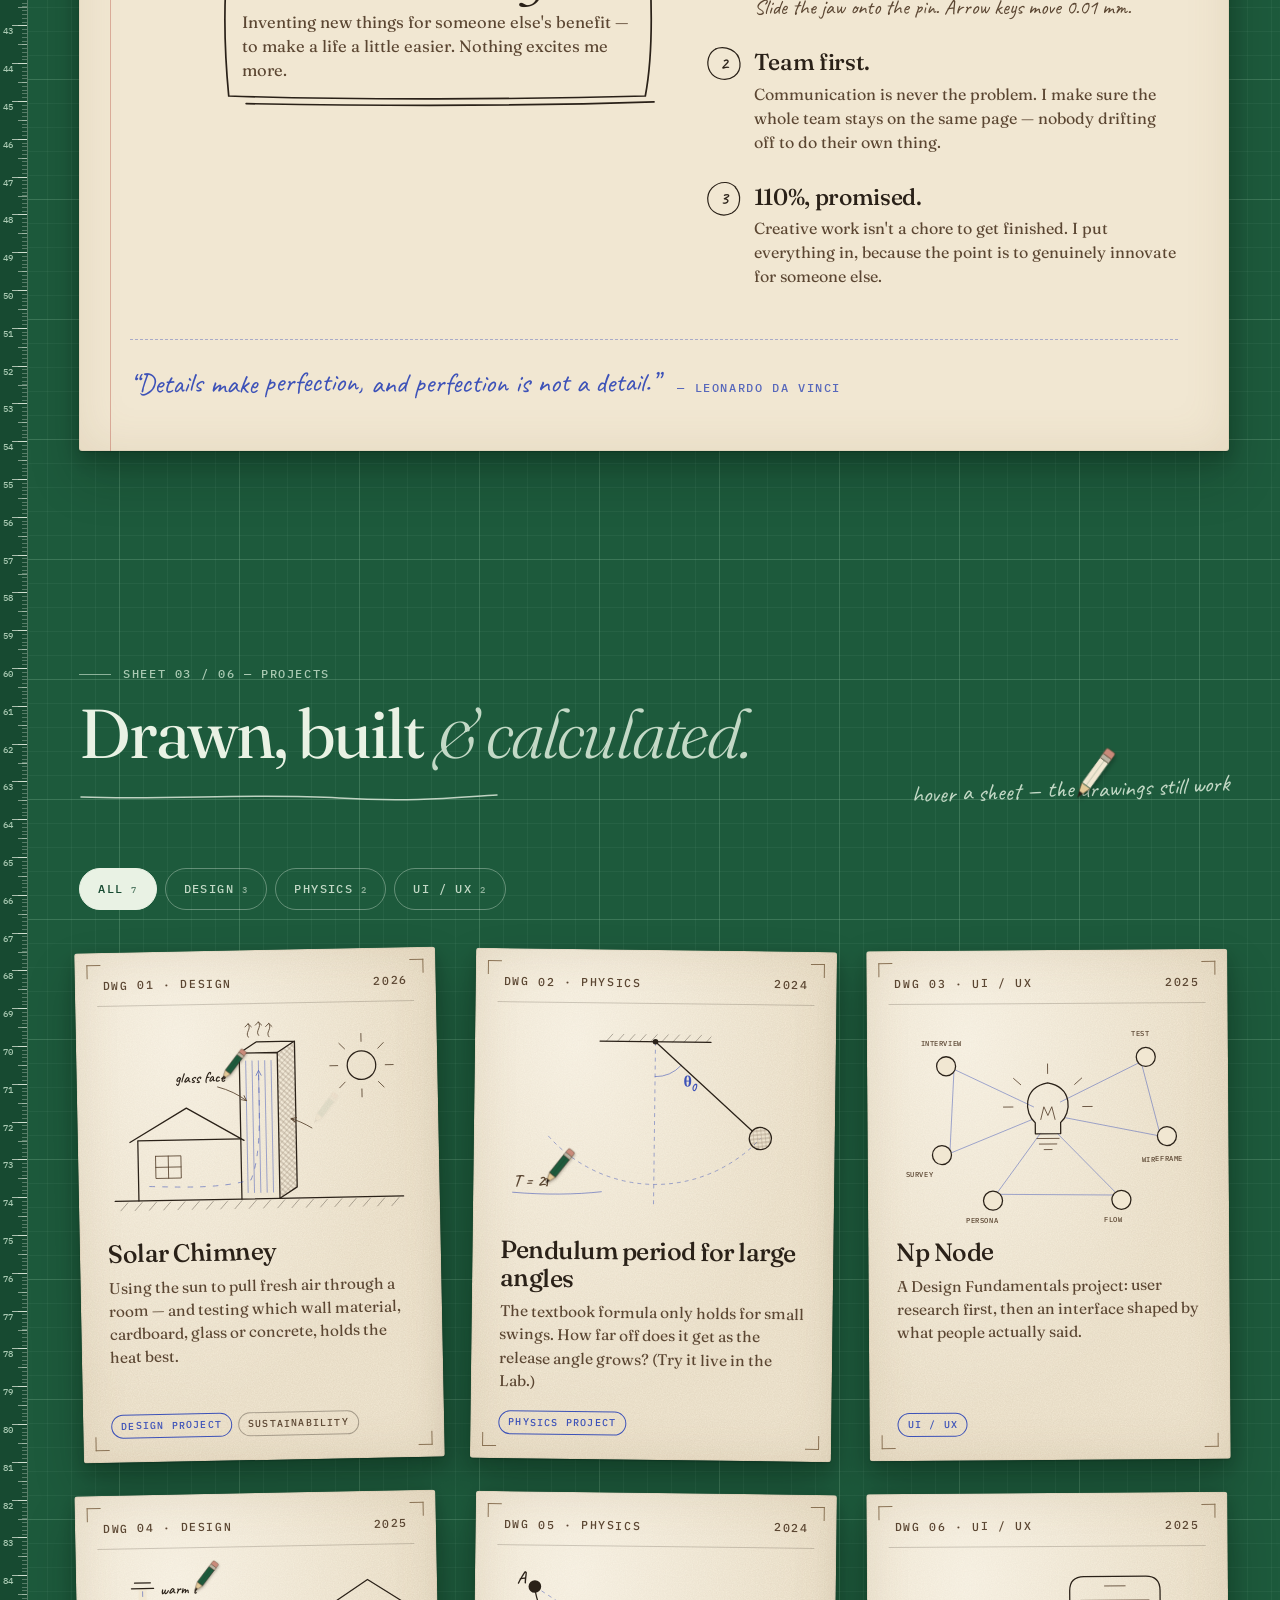
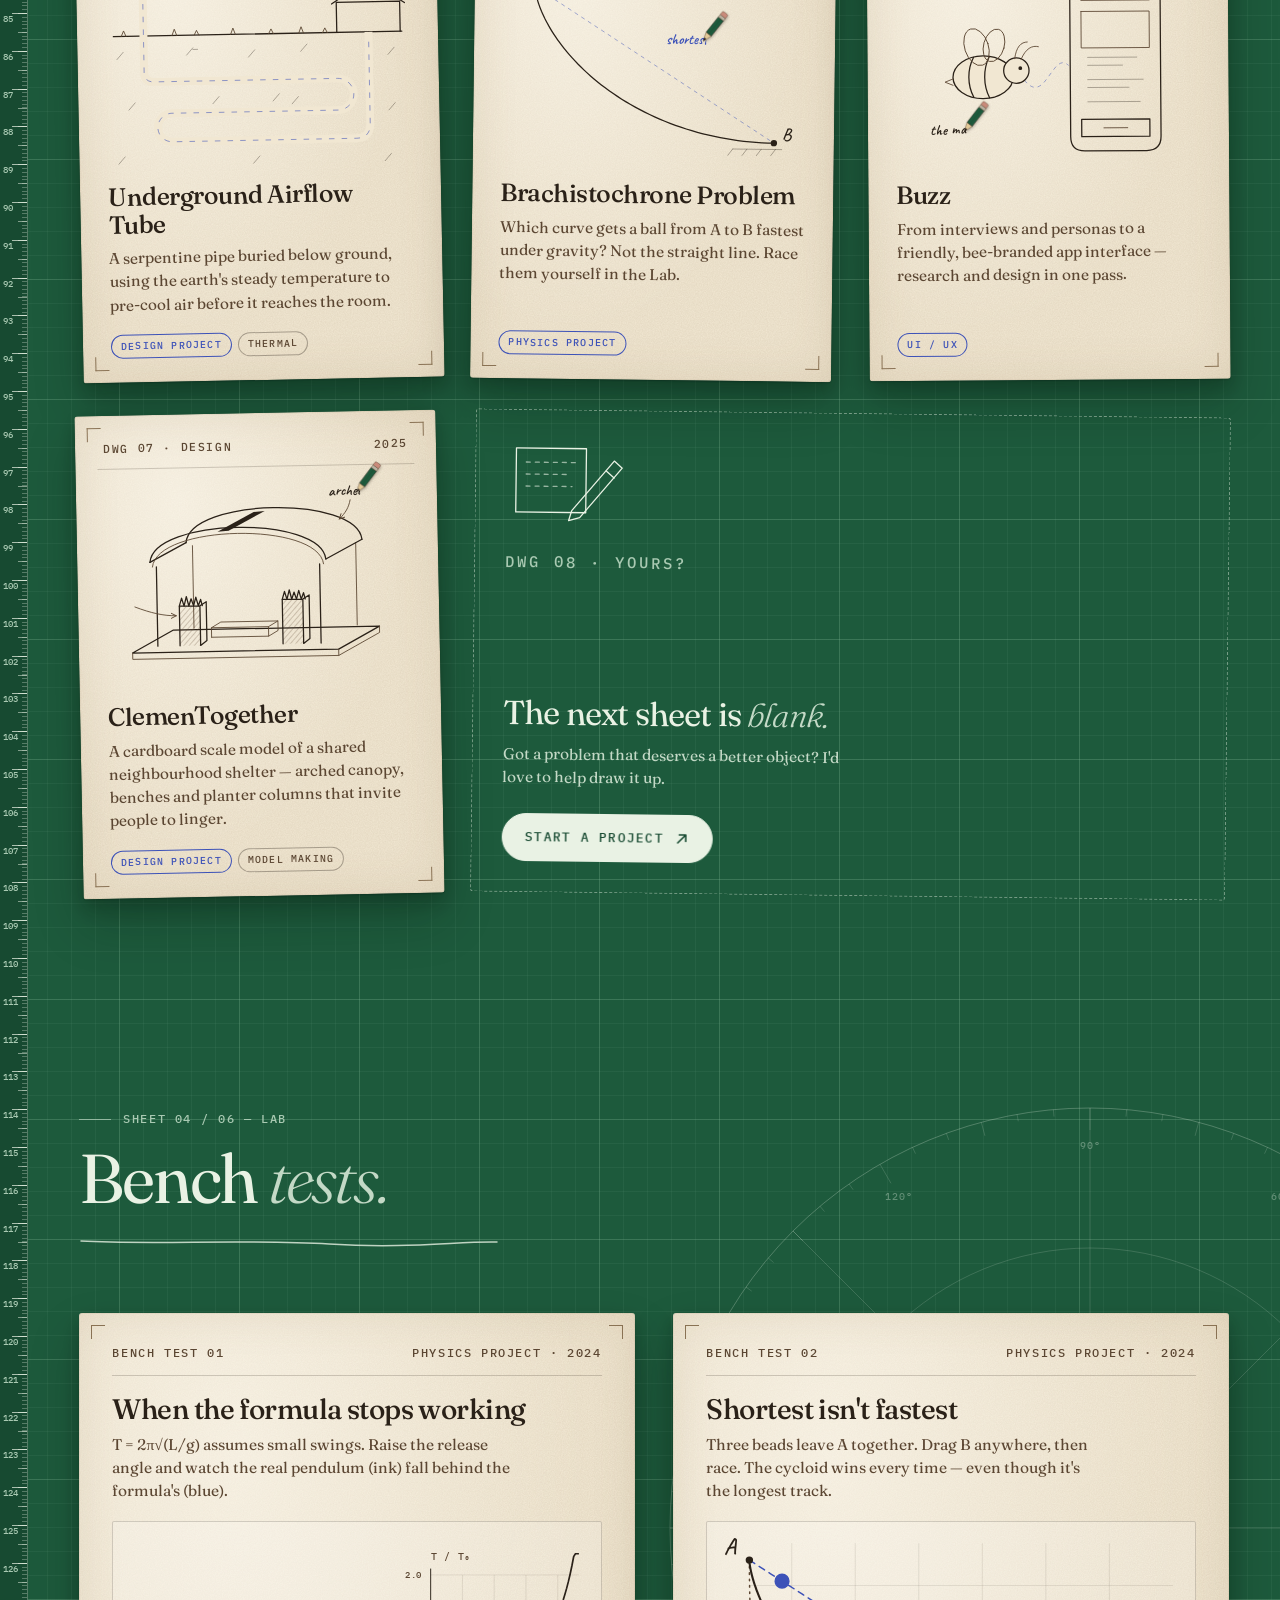
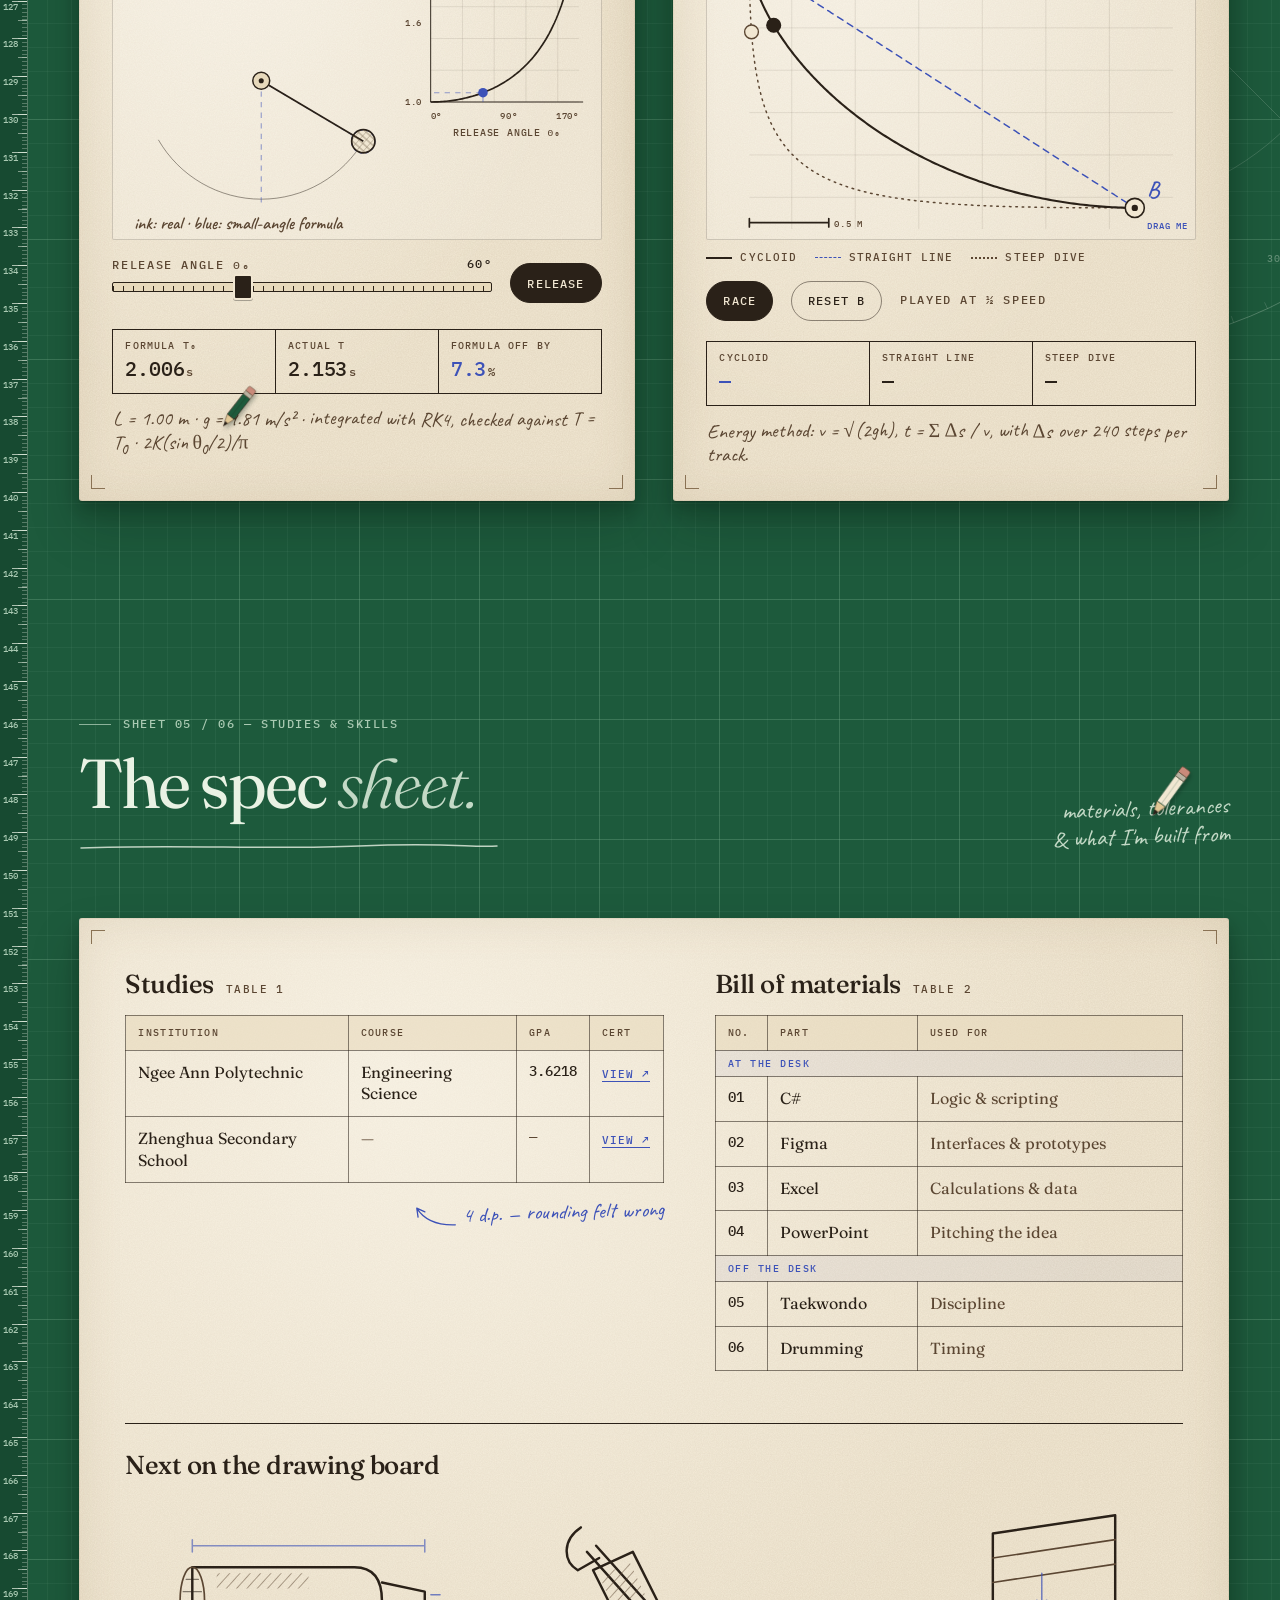
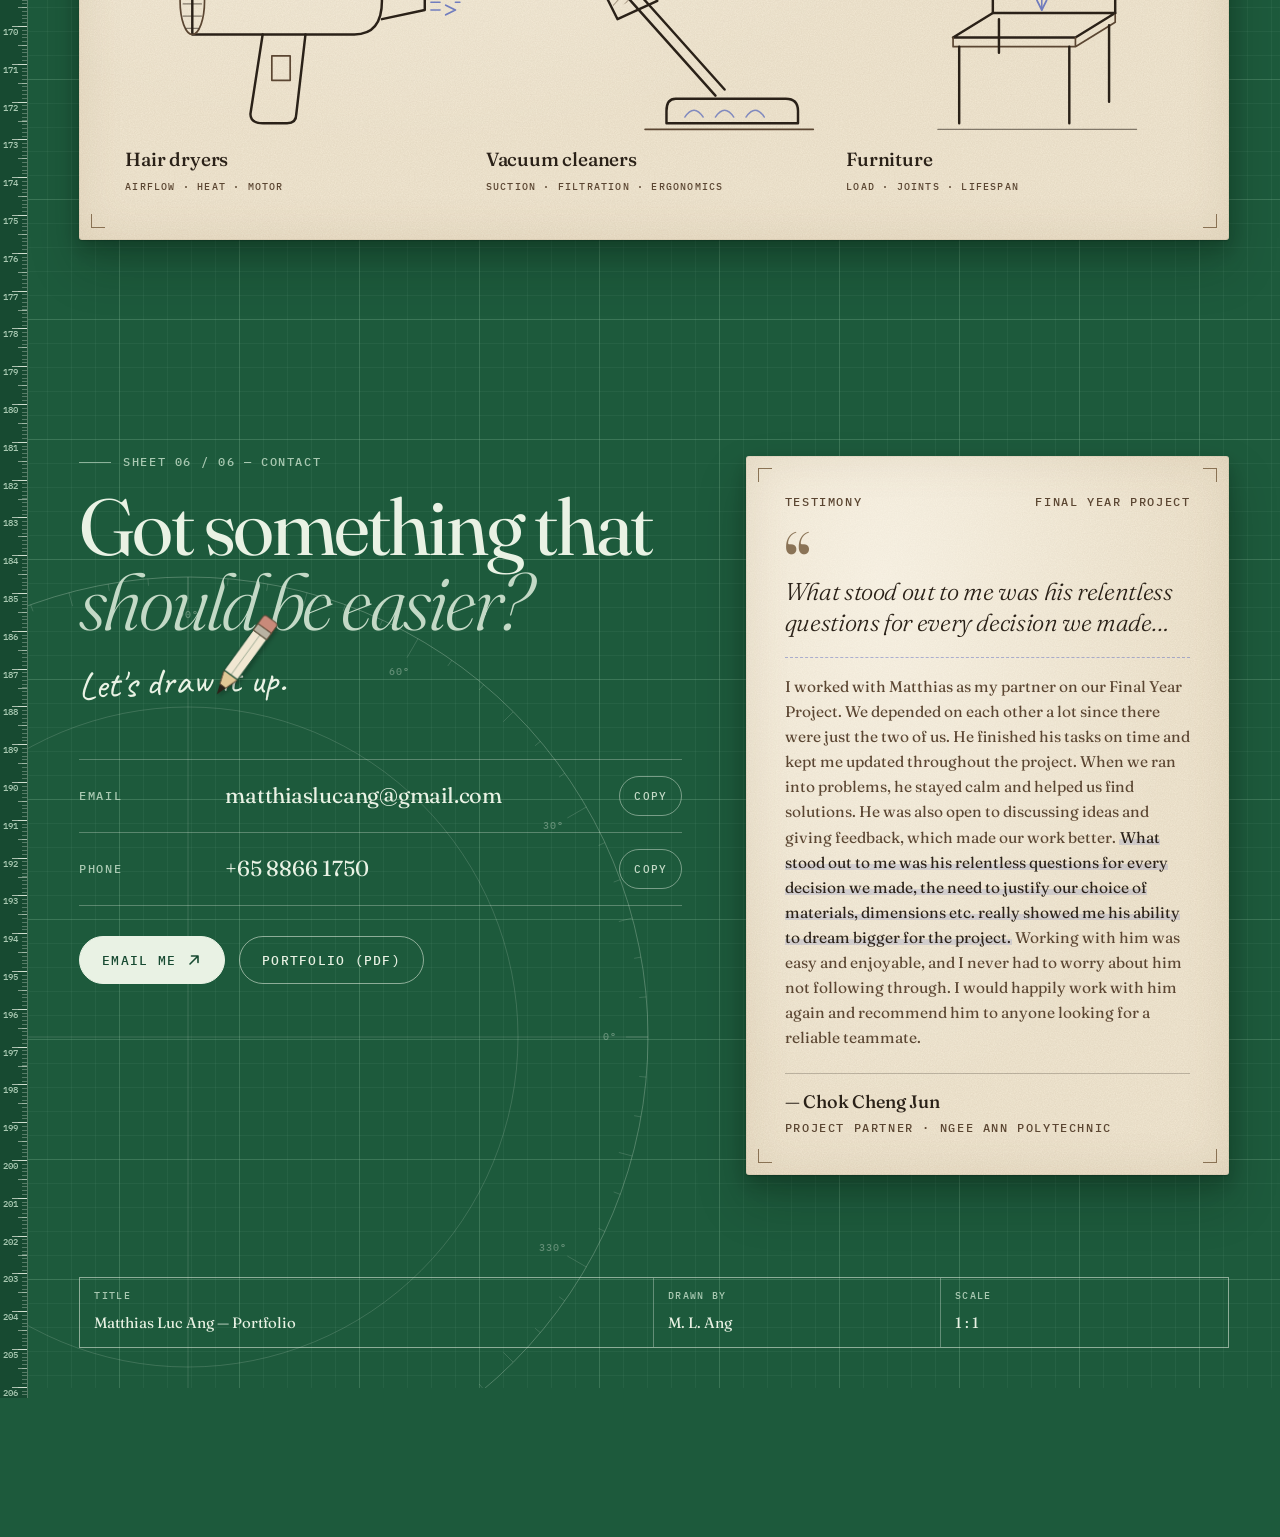
==== commit fe98bff3: "Realistic pencil handwriting and link preview card - Handwriting: words ink in behind a soft edge at" ====
--- a/index.html
+++ b/index.html
@@ -8,11 +8,21 @@
   <meta name="theme-color" content="#1d5a3c">
   <link rel="canonical" href="https://samwoh05.github.io/Matthias-s-Portfolio-Website/">
   <link rel="sitemap" type="application/xml" href="sitemap.xml">
+  <!-- Link preview (WhatsApp, iMessage, LinkedIn, Telegram, X, Slack) -->
   <meta property="og:type" content="website">
+  <meta property="og:site_name" content="Matthias Luc Ang">
   <meta property="og:url" content="https://samwoh05.github.io/Matthias-s-Portfolio-Website/">
   <meta property="og:title" content="Matthias Luc Ang — Product Design &amp; Engineering">
-  <meta property="og:description" content="Product design, physics projects and UI/UX work by Matthias Luc Ang, Engineering Science at Ngee Ann Polytechnic.">
-  <meta name="twitter:card" content="summary">
+  <meta property="og:description" content="Creativity + helping others = product design. Projects, physics bench tests and UI/UX work by an Engineering Science student at Ngee Ann Polytechnic.">
+  <meta property="og:image" content="https://samwoh05.github.io/Matthias-s-Portfolio-Website/og-image.jpg">
+  <meta property="og:image:type" content="image/jpeg">
+  <meta property="og:image:width" content="1200">
+  <meta property="og:image:height" content="630">
+  <meta property="og:image:alt" content="Matthias Luc Ang's portfolio: his MLA logo and name on a green cutting mat beside a hand-inked gear train labelled creativity, helping others, product design and the details.">
+  <meta name="twitter:card" content="summary_large_image">
+  <meta name="twitter:title" content="Matthias Luc Ang — Product Design &amp; Engineering">
+  <meta name="twitter:description" content="Creativity + helping others = product design. Projects, physics bench tests and UI/UX work.">
+  <meta name="twitter:image" content="https://samwoh05.github.io/Matthias-s-Portfolio-Website/og-image.jpg">
   <link rel="icon" href="data:image/svg+xml,%3Csvg xmlns='http://www.w3.org/2000/svg' viewBox='221 196 600 600'%3E%3Crect x='221' y='196' width='600' height='600' rx='110' fill='%23E5DBC7'/%3E%3Cpath fill='%2312503F' d='M257 383 344 452 450 355V700L401 662V471L347 519 305 488V640H257ZM471 335 519 292V657H667L689 700H471ZM622 383 785 700H722L680 614H566L586 572H657L614 487 535 627V533Z'/%3E%3C/svg%3E">
   <script>document.documentElement.classList.add('js');setTimeout(function(){if(!window.__mlaReady)document.documentElement.classList.remove('js')},3000);</script>
   <link rel="preconnect" href="https://fonts.googleapis.com">
@@ -107,7 +117,7 @@
           </h1>
           <p class="eq" data-in style="--in:.55s">
             creativity <span class="op">+</span> helping others <span class="op">=</span>
-            <span class="res">product design<svg class="draw" id="eq-box" viewBox="0 0 200 50" preserveAspectRatio="none" aria-hidden="true" data-base="2" data-dur=".9"><path data-draw vector-effect="non-scaling-stroke" d="M8 7C60 3 140 2 194 6C197 18 198 33 195 44C140 48 60 49 5 45C3 33 3 18 7 5L20 3"/></svg></span>
+            <span class="res">product design<svg class="draw" id="eq-box" viewBox="0 0 200 50" preserveAspectRatio="none" aria-hidden="true" data-base="0" data-dur=".9"><path data-draw vector-effect="non-scaling-stroke" d="M8 7C60 3 140 2 194 6C197 18 198 33 195 44C140 48 60 49 5 45C3 33 3 18 7 5L20 3"/></svg></span>
           </p>
           <p class="lede" data-in style="--in:.7s">I design things that make someone's day a little easier — then calculate whether they'll last, and check every detail twice.</p>
           <div class="ctas" data-in style="--in:.85s">
--- a/styles.css
+++ b/styles.css
@@ -203,17 +203,43 @@
 }
 .js .draw.is-drawn .fade-in { opacity: 1; }
 
-/* Handwriting write-on: words ink in left to right, like a pen */
-.wr .w {
+/* Handwriting: each word inks in behind a soft leading edge, at its own pace,
+   with a slightly uneven baseline; a pencil rides the writing point (script.js) */
+.hw { position: relative; }
+.hw .w {
   display: inline-block;
-  clip-path: inset(-.4em 100% -.5em -.2em);
-  transition: clip-path var(--wd, .3s) cubic-bezier(.35, .05, .6, .95) var(--wdl, 0s);
-}
-.wr.is-writing .w { clip-path: inset(-.4em -.3em -.5em -.2em); }
+  white-space: nowrap;
+  padding: .12em .18em .32em;
+  margin: -.12em -.18em -.32em;
+  transform: rotate(var(--wr, 0deg)) translateY(var(--wy, 0));
+  -webkit-mask-image: linear-gradient(90deg, #000 45%, transparent 55%);
+          mask-image: linear-gradient(90deg, #000 45%, transparent 55%);
+  -webkit-mask-size: 220% 100%;
+          mask-size: 220% 100%;
+  -webkit-mask-repeat: no-repeat;
+          mask-repeat: no-repeat;
+  -webkit-mask-position: 100% 0;
+          mask-position: 100% 0;
+}
+.hw.hw-go .w {
+  -webkit-mask-position: 0 0;
+          mask-position: 0 0;
+  transition: -webkit-mask-position var(--wd, .3s) linear var(--wdl, 0s), mask-position var(--wd, .3s) linear var(--wdl, 0s);
+}
+.pen { position: absolute; left: 0; top: 0; z-index: 3; overflow: visible; pointer-events: none; opacity: 0; will-change: transform, opacity; filter: drop-shadow(1px 3px 2px rgba(4, 22, 12, .32)); }
+.pen, .pen-g { --pen-body: #f1e7d2; --pen-line: #174a31; }
+.pen--paper { --pen-body: #1d5a3c; --pen-line: #2a2118; }
+.pen-g { pointer-events: none; opacity: 0; filter: drop-shadow(1px 2px 1.5px rgba(42, 33, 24, .3)); }
+.pen .pg, .pen-g .pg { fill: #2a2118; }
+.pen .pw, .pen-g .pw { fill: #e2c896; stroke: #5b4632; stroke-width: .6; }
+.pen .pb, .pen-g .pb { fill: var(--pen-body); stroke: var(--pen-line); stroke-width: .7; }
+.pen .pl, .pen-g .pl { fill: none; stroke: var(--pen-line); stroke-width: .5; opacity: .45; }
+.pen .pf, .pen-g .pf { fill: #b9b3a2; stroke: #5b4632; stroke-width: .6; }
+.pen .pe, .pen-g .pe { fill: #c98a7a; stroke: #5b4632; stroke-width: .6; }
 .js .draw .svg-hand.fade-in {
   opacity: 1;
   clip-path: inset(-30% 100% -40% -4%);
-  transition: clip-path var(--wd, .8s) cubic-bezier(.35, .05, .6, .95) var(--delay, 0s);
+  transition: none;   /* script.js reveals these frame by frame behind the pencil */
 }
 .js .draw.is-drawn .svg-hand.fade-in { clip-path: inset(-30% -4% -40% -4%); }
 .js .draw.is-drawn .fade-in.blue,
@@ -1022,7 +1048,9 @@
   html { scroll-behavior: auto; }
   *, *::before, *::after { animation: none !important; transition-duration: .01ms !important; transition-delay: 0s !important; }
   .js .reveal, .js .hero [data-in], .js .draw .fade-in { opacity: 1 !important; transform: none !important; }
-  .wr .w, .js .draw .svg-hand.fade-in { clip-path: none !important; }
+  .js .draw .svg-hand.fade-in { clip-path: none !important; }
+  .hw .w { -webkit-mask: none !important; mask: none !important; transform: none !important; }
+  .pen, .pen-g { display: none !important; }
   .js .hero h1 .line > span { transform: none !important; }
   .js .hero .hero-sheet[data-in] { transform: none !important; }
   .anim-swing { transform: rotate(-30deg); }
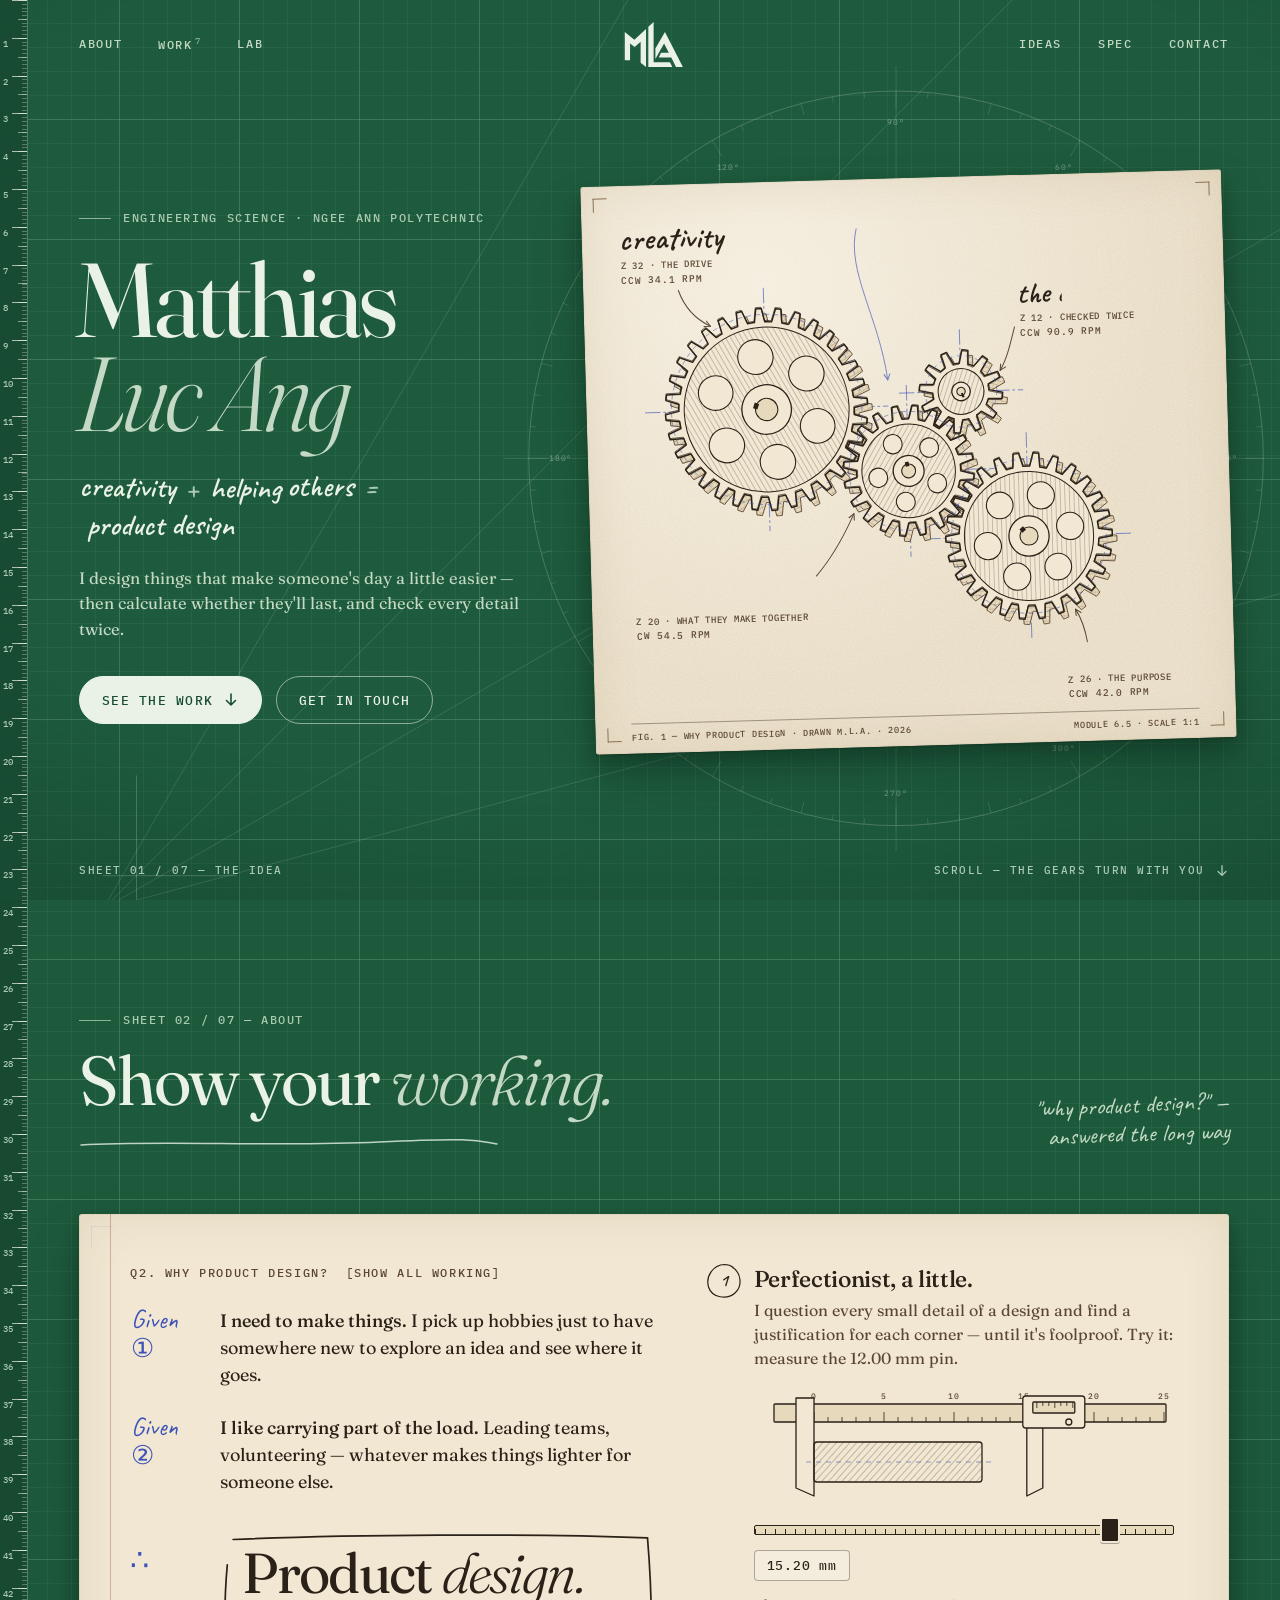
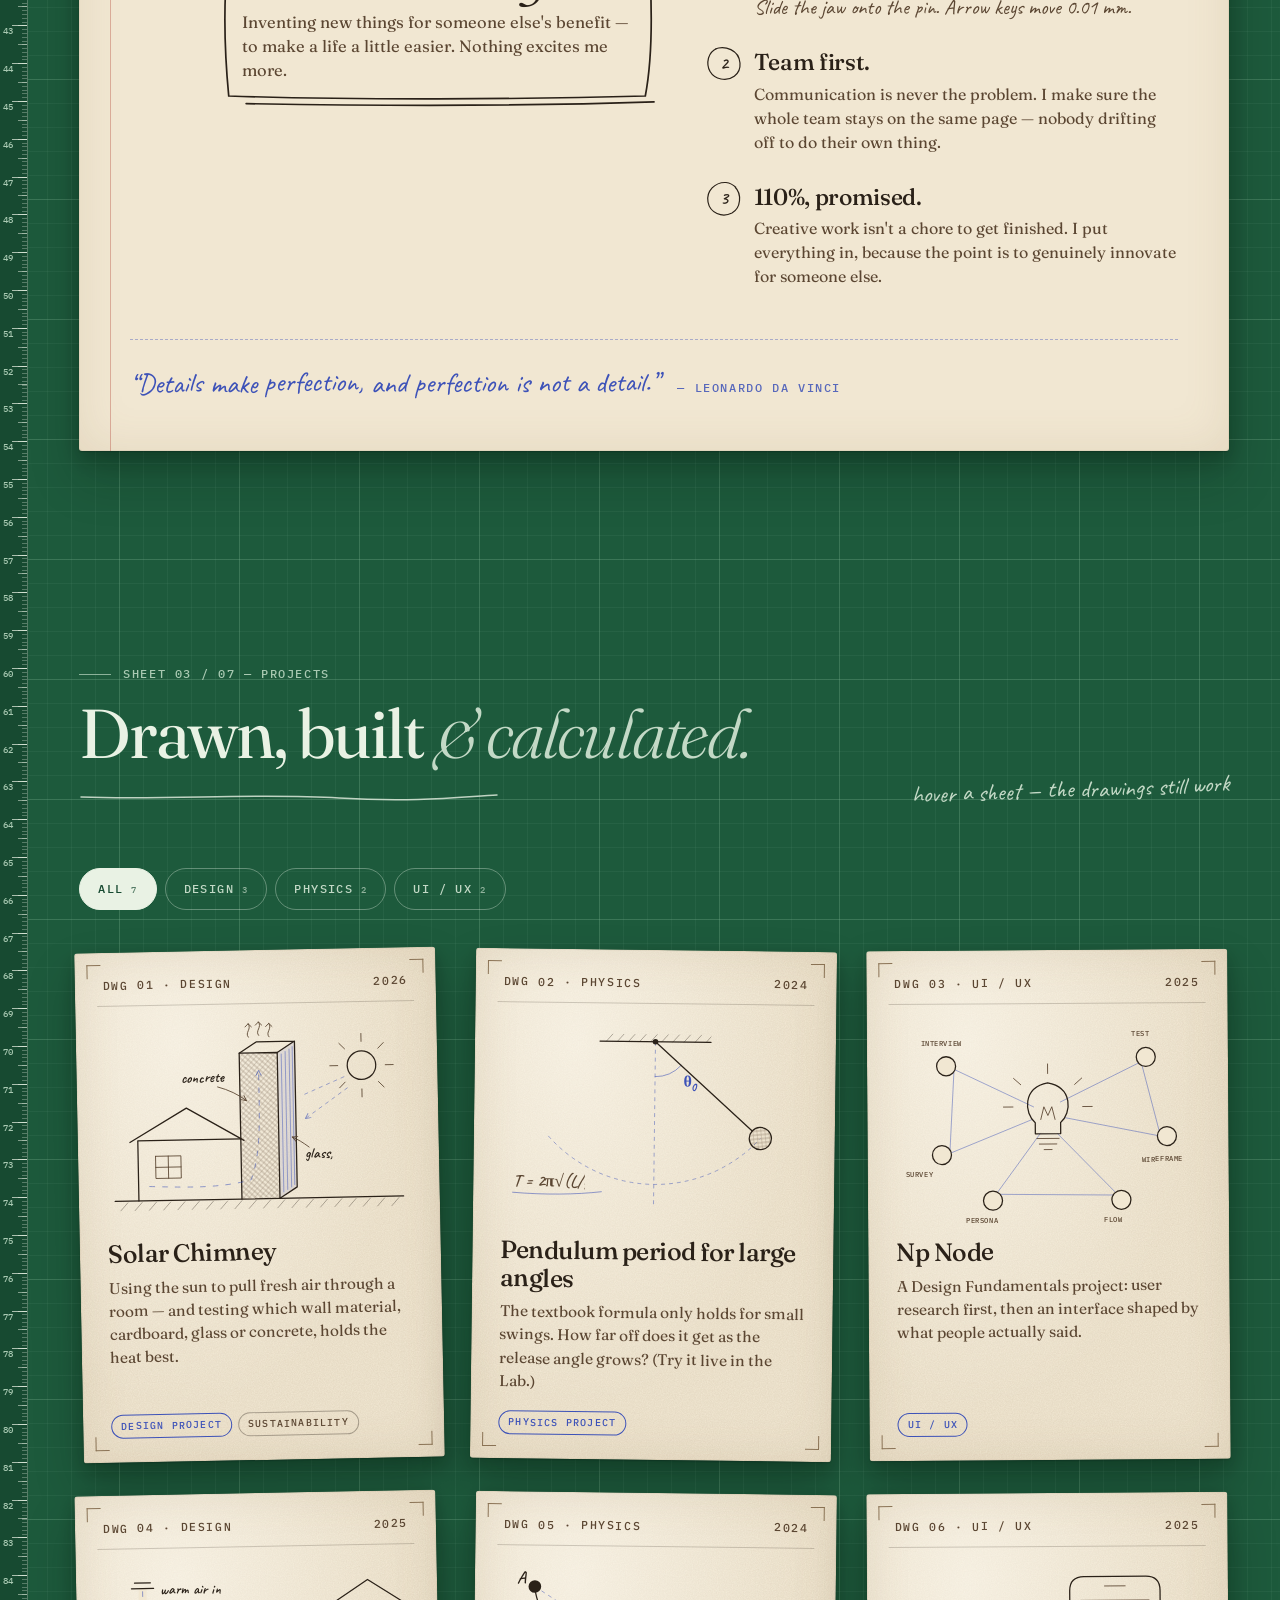
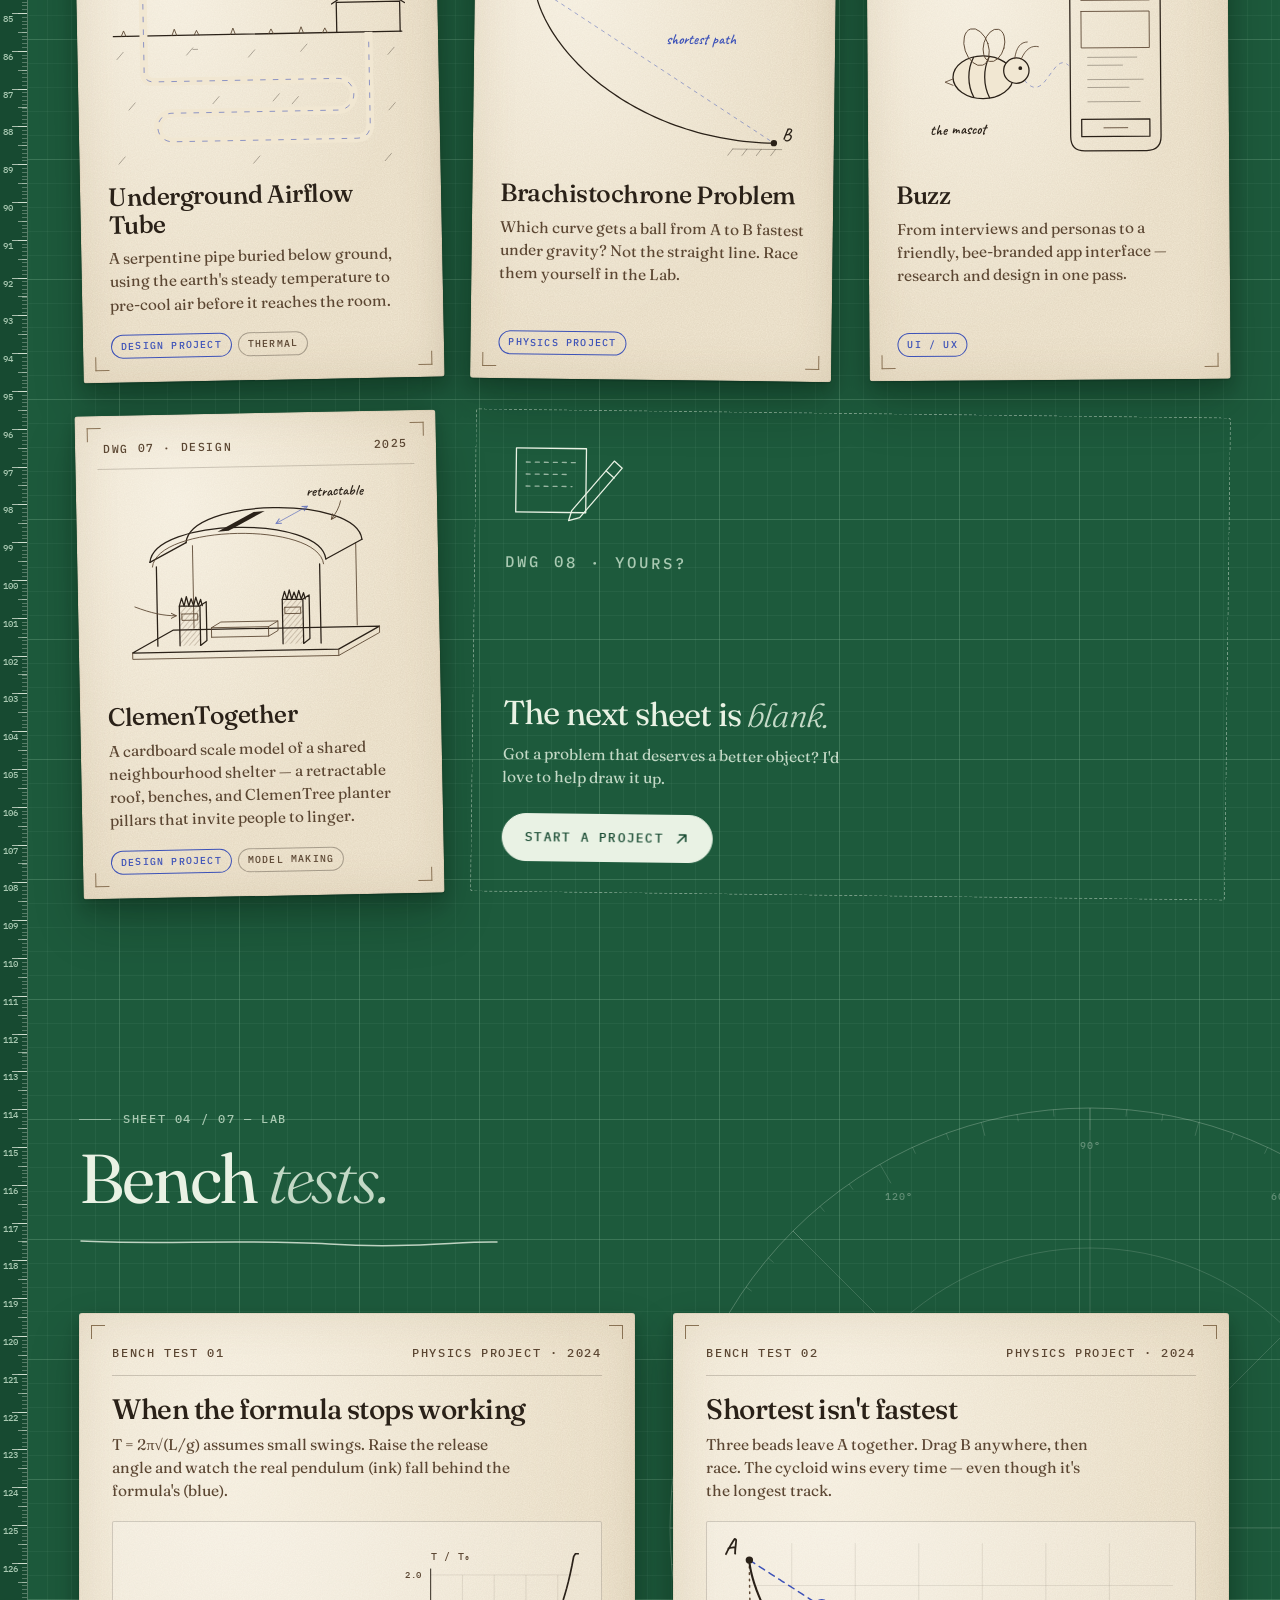
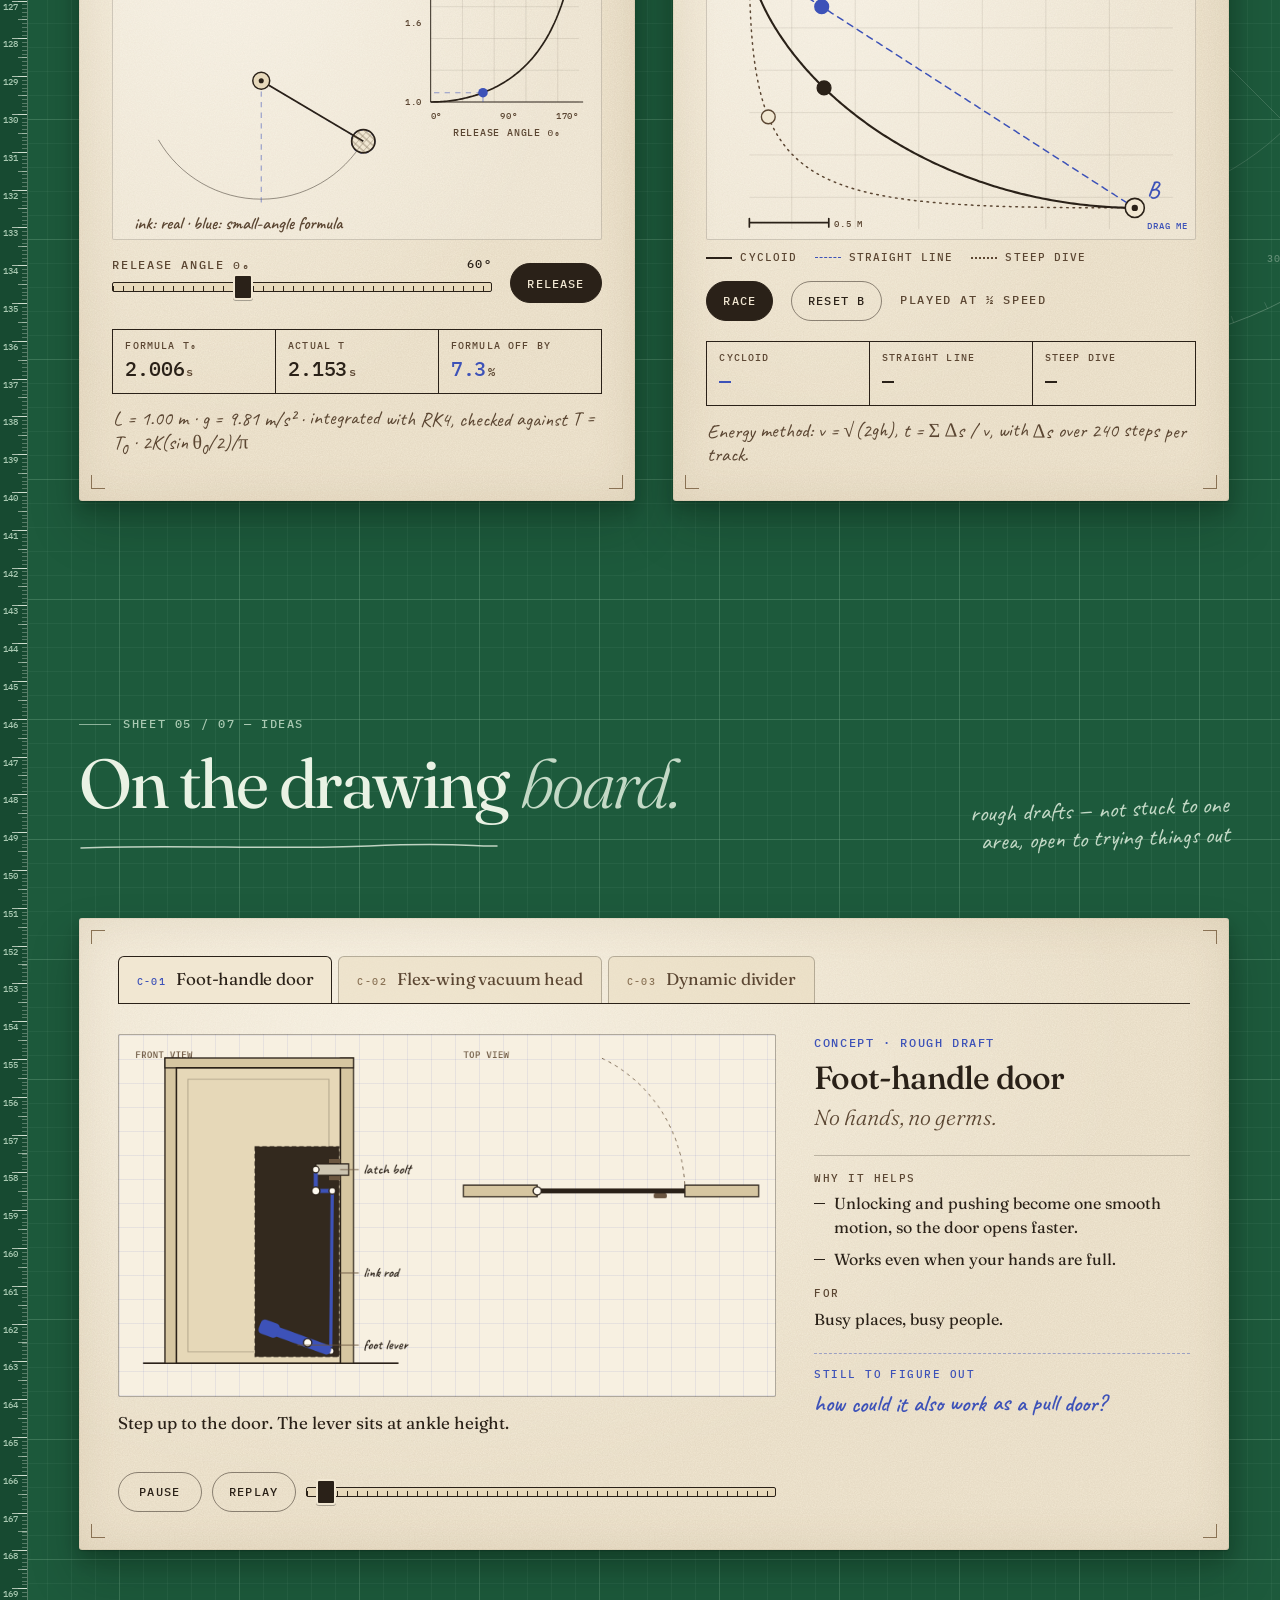
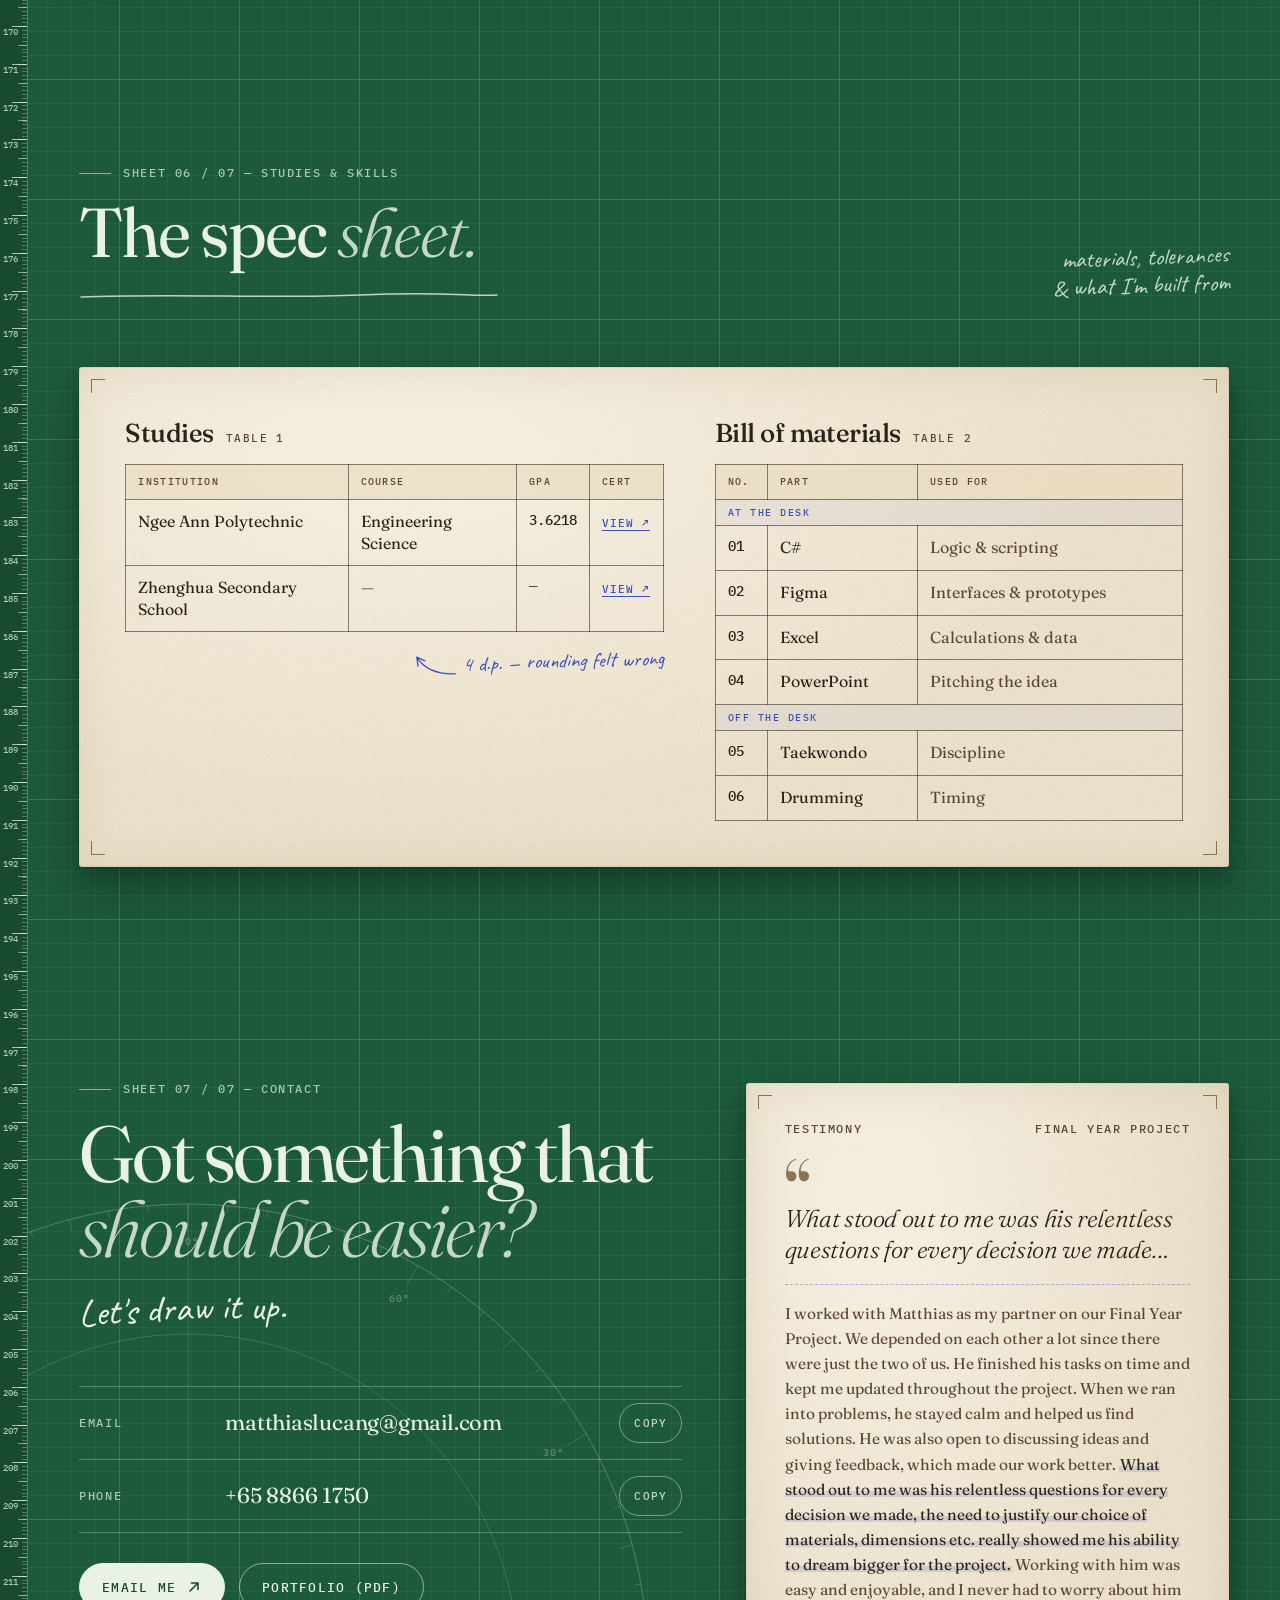
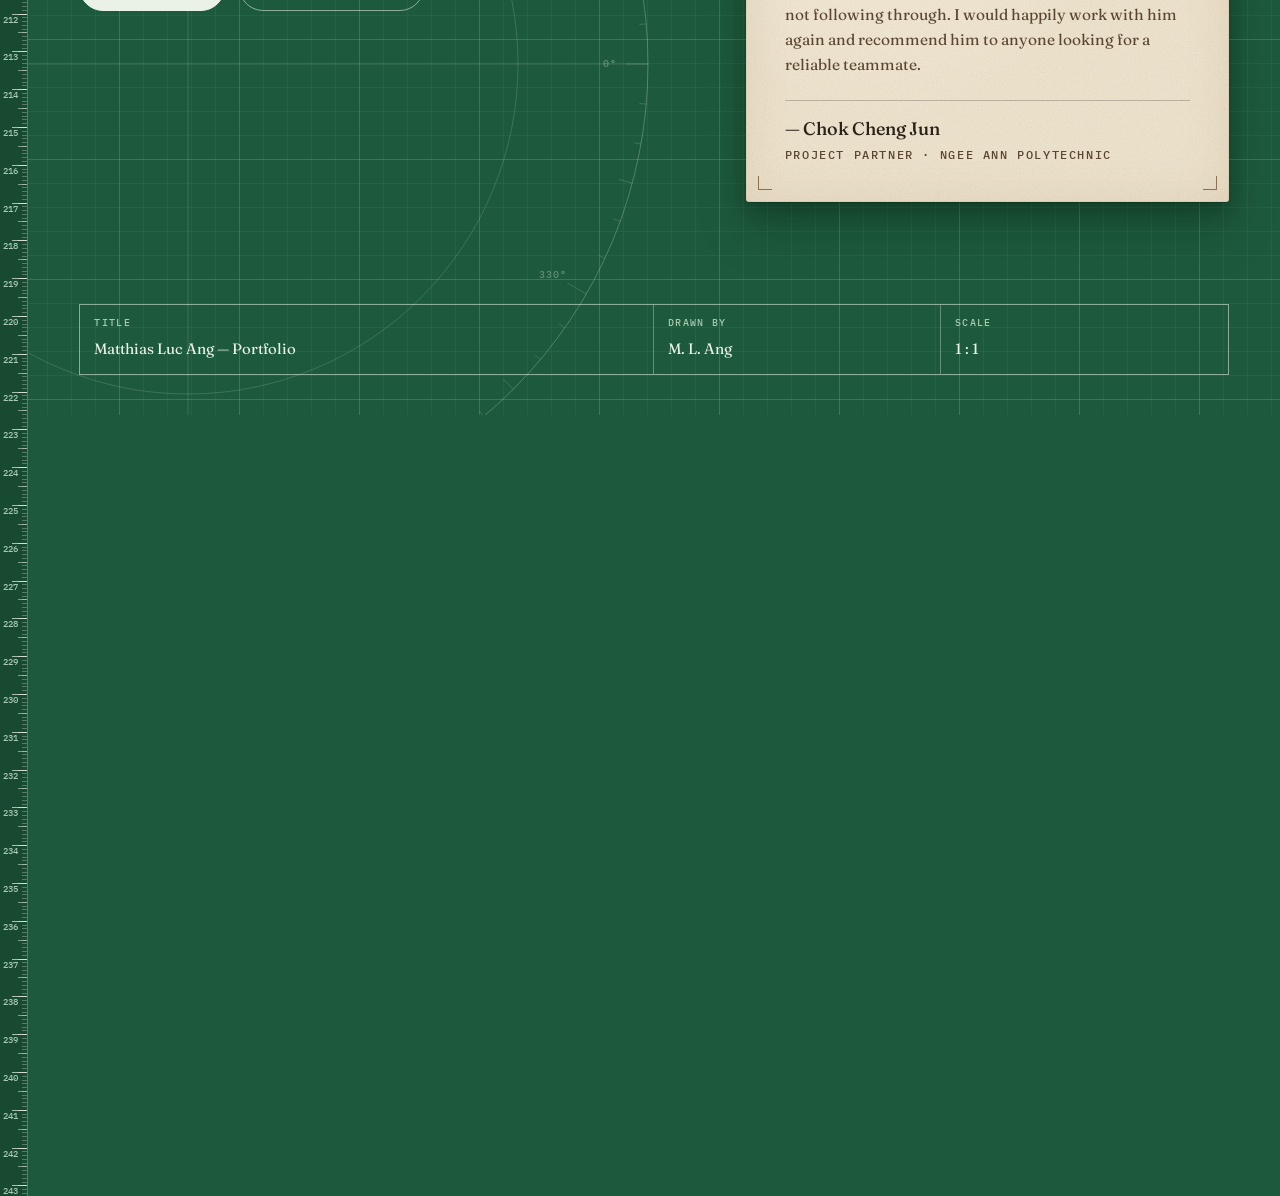
==== commit 929a1ff5: "commit" ====
--- a/index.html
+++ b/index.html
@@ -72,6 +72,7 @@
         </span>
       </a>
       <ul class="nav-links nav-links--r mono">
+        <li><a href="#ideas">Ideas</a></li>
         <li><a href="#spec">Spec</a></li>
         <li><a href="#contact">Contact</a></li>
       </ul>
@@ -85,8 +86,9 @@
         <li><a href="#about"><span class="mono">02</span>About</a></li>
         <li><a href="#work"><span class="mono">03</span>Work</a></li>
         <li><a href="#lab"><span class="mono">04</span>Lab</a></li>
-        <li><a href="#spec"><span class="mono">05</span>Spec</a></li>
-        <li><a href="#contact"><span class="mono">06</span>Contact</a></li>
+        <li><a href="#ideas"><span class="mono">05</span>Ideas</a></li>
+        <li><a href="#spec"><span class="mono">06</span>Spec</a></li>
+        <li><a href="#contact"><span class="mono">07</span>Contact</a></li>
       </ol>
     </nav>
     <div class="menu-foot">
@@ -173,7 +175,7 @@
 
       <div class="hero-foot" data-in style="--in:1.1s">
         <div class="wrap">
-          <span class="mono sheet-label">Sheet 01 / 06 — The idea</span>
+          <span class="mono sheet-label">Sheet 01 / 07 — The idea</span>
           <a class="scroll-cue mono" href="#about">Scroll — the gears turn with you
             <svg viewBox="0 0 16 16" aria-hidden="true"><path d="M8 2v11M3.5 8.5 8 13l4.5-4.5" fill="none" stroke="currentColor" stroke-width="1.5" stroke-linecap="round" stroke-linejoin="round"/></svg>
           </a>
@@ -186,7 +188,7 @@
       <div class="wrap">
         <header class="sec-head reveal">
           <div>
-            <p class="kicker mono">Sheet 02 / 06 — About</p>
+            <p class="kicker mono">Sheet 02 / 07 — About</p>
             <h2 class="h2" id="about-title">Show your <em>working.</em></h2>
             <svg class="rule draw" viewBox="0 0 420 14" preserveAspectRatio="none" aria-hidden="true" data-base=".3"><path data-draw vector-effect="non-scaling-stroke" d="M2 9C80 4 200 11 300 6S400 5 418 8"/></svg>
           </div>
@@ -267,7 +269,7 @@
       <div class="wrap">
         <header class="sec-head reveal">
           <div>
-            <p class="kicker mono">Sheet 03 / 06 — Projects</p>
+            <p class="kicker mono">Sheet 03 / 07 — Projects</p>
             <h2 class="h2" id="work-title">Drawn, built <em>&amp; calculated.</em></h2>
             <svg class="rule draw" viewBox="0 0 420 14" preserveAspectRatio="none" aria-hidden="true" data-base=".3"><path data-draw vector-effect="non-scaling-stroke" d="M2 7C90 10 180 3 260 8S390 6 418 5"/></svg>
           </div>
@@ -294,20 +296,22 @@
                   <path class="ink" data-draw d="M48 228V152H178"/>
                   <path class="ink" data-draw d="M38 154 110 112 182 154"/>
                   <path class="ink-2" data-draw d="M70 172h32v28H70ZM86 172v28M70 186h32"/>
-                  <path class="hatch-x-fill fade-in" data-delay=".8" d="M226 228 248 214V30L226 44Z"/>
+                  <path class="hatch-x-fill fade-in" data-delay=".8" d="M178 228V44H226V228Z"/>
+                  <path class="fade-in" data-delay=".7" fill="rgba(61,82,184,.1)" d="M226 228 248 214V30L226 44Z"/>
                   <path class="ink" data-draw d="M178 228V44H226V228"/>
                   <path class="ink" data-draw d="M226 228 248 214V30L226 44M178 44 200 30H248"/>
-                  <path class="blue fade-in" data-delay=".7" d="M186 54V220M194 54V220M202 54V220M210 54V220M218 54V220"/>
+                  <path class="blue fade-in" data-delay=".7" d="M231 46V220M236 43V217M241 40V214M245 37V211"/>
+                  <path class="blue-dash fade-in" data-delay=".9" marker-end="url(#arr-blue)" d="M310 76 258 98M314 90 260 128"/>
                   <path class="ink-2 anim-rise" style="animation-delay:-.55s" d="M190 24c-5-6 5-10 0-17m-4 4 4-4 4 4"/>
                   <path class="ink-2 anim-rise" style="animation-delay:-1s" d="M203 22c-5-6 5-10 0-17m-4 4 4-4 4 4"/>
                   <path class="ink-2 anim-rise" style="animation-delay:-.75s" d="M216 24c-5-6 5-10 0-17m-4 4 4-4 4 4"/>
                   <path class="blue anim-flow" stroke-width="1.5" marker-end="url(#arr-blue)" d="M62 210C110 212 150 214 190 204C204 170 202 120 202 66"/>
                   <circle class="ink" data-draw cx="332" cy="62" r="18"/>
                   <path class="ink-2" data-draw d="M332 32v-10M332 102v-10M302 62h-10M372 62h-10M311 41l-7-7M360 90l-7-7M353 41l7-7M304 90l7-7"/>
-                  <text class="svg-hand fade-in" data-delay="1" x="96" y="80" font-size="19">glass face</text>
+                  <text class="svg-hand fade-in" data-delay="1" x="104" y="80" font-size="19">concrete</text>
                   <path class="ink-2" data-draw data-delay="1" marker-end="url(#arr)" d="M150 86C164 90 176 96 186 104"/>
-                  <text class="svg-hand fade-in" data-delay="1.1" x="262" y="150" font-size="19">concrete</text>
-                  <path class="ink-2" data-draw data-delay="1.1" marker-end="url(#arr)" d="M268 140C258 134 250 130 242 128"/>
+                  <text class="svg-hand fade-in" data-delay="1.1" x="258" y="178" font-size="19">glass, facing the sun</text>
+                  <path class="ink-2" data-draw data-delay="1.1" marker-end="url(#arr)" d="M264 164C256 158 250 154 243 151"/>
                   <text class="svg-hand blue-t fade-in" data-delay="1.2" x="84" y="252" font-size="17">warm air rises, pulls the room's air with it</text>
                 </svg>
               </div>
@@ -478,15 +482,17 @@
                   <path class="hatch-fill fade-in" data-delay=".8" d="M100 206V156H126V206ZM230 206V150H256V206Z"/>
                   <path class="ink" data-draw d="M100 206V156H126V206M126 156l8-5V200l-8 6M230 206V150H256V206M256 150l8-5V200l-8 6"/>
                   <path class="ink" data-draw d="M100 156l3-10 3 10 3-12 3 12 3-9 3 9 3-11 3 11 3-8 2 8M230 150l3-10 3 10 3-12 3 12 3-9 3 9 3-11 3 11 3-8 2 8"/>
-                  <text class="svg-hand fade-in" data-delay="1" x="290" y="20" font-size="19">arched canopy</text>
-                  <path class="ink-2" data-draw data-delay="1" marker-end="url(#arr)" d="M318 26C316 36 312 42 304 50"/>
-                  <text class="svg-hand fade-in" data-delay="1.1" x="10" y="150" font-size="19">planters</text>
+                  <path class="ink-2" data-draw d="M103 166h20v8h-20ZM233 160h20v8h-20Z"/>
+                  <path class="blue" data-draw data-delay=".9" stroke-width="1.6" marker-start="url(#arr-blue)" marker-end="url(#arr-blue)" d="M224 54 264 33"/>
+                  <text class="svg-hand fade-in" data-delay="1" x="262" y="20" font-size="19">retractable roof</text>
+                  <path class="ink-2" data-draw data-delay="1" marker-end="url(#arr)" d="M306 27C304 36 300 42 294 50"/>
+                  <text class="svg-hand fade-in" data-delay="1.1" x="10" y="150" font-size="19">ClemenTree</text>
                   <path class="ink-2" data-draw data-delay="1.1" marker-end="url(#arr)" d="M44 156C64 164 80 168 96 168"/>
                   <text class="svg-hand blue-t fade-in" data-delay="1.2" x="126" y="250" font-size="18">a place to stop &amp; talk</text>
                 </svg>
               </div>
               <h3>ClemenTogether</h3>
-              <p>A cardboard scale model of a shared neighbourhood shelter — arched canopy, benches and planter columns that invite people to linger.</p>
+              <p>A cardboard scale model of a shared neighbourhood shelter — a retractable roof, benches, and ClemenTree planter pillars that invite people to linger.</p>
               <div class="chips"><span class="chip chip--cat">Design project</span><span class="chip">Model making</span></div>
             </div>
           </article>
@@ -527,7 +533,7 @@
       <div class="wrap">
         <header class="sec-head reveal">
           <div>
-            <p class="kicker mono">Sheet 04 / 06 — Lab</p>
+            <p class="kicker mono">Sheet 04 / 07 — Lab</p>
             <h2 class="h2" id="lab-title">Bench <em>tests.</em></h2>
             <svg class="rule draw" viewBox="0 0 420 14" preserveAspectRatio="none" aria-hidden="true" data-base=".3"><path data-draw vector-effect="non-scaling-stroke" d="M2 6C70 10 170 4 250 9S380 6 418 7"/></svg>
           </div>
@@ -630,12 +636,119 @@
       </div>
     </section>
 
-    <!-- ============ 05 SPEC ============ -->
+    <!-- ============ 05 IDEAS ============ -->
+    <section class="section ideas" id="ideas" aria-labelledby="ideas-title">
+      <div class="wrap">
+        <header class="sec-head reveal">
+          <div>
+            <p class="kicker mono">Sheet 05 / 07 — Ideas</p>
+            <h2 class="h2" id="ideas-title">On the drawing <em>board.</em></h2>
+            <svg class="rule draw" viewBox="0 0 420 14" preserveAspectRatio="none" aria-hidden="true" data-base=".3"><path data-draw vector-effect="non-scaling-stroke" d="M2 8C90 4 200 10 290 6S395 7 418 6"/></svg>
+          </div>
+          <p class="sec-note">rough drafts — not stuck to one area, open to trying things out</p>
+        </header>
+
+        <div class="paper board reveal">
+          <div class="board-tabs" role="tablist" aria-label="Concepts">
+            <button type="button" role="tab" id="tab-door" aria-controls="panel-door" aria-selected="true"><span class="mono">C-01</span>Foot-handle door</button>
+            <button type="button" role="tab" id="tab-vacuum" aria-controls="panel-vacuum" aria-selected="false" tabindex="-1"><span class="mono">C-02</span>Flex-wing vacuum head</button>
+            <button type="button" role="tab" id="tab-divider" aria-controls="panel-divider" aria-selected="false" tabindex="-1"><span class="mono">C-03</span>Dynamic divider</button>
+          </div>
+
+          <!-- C-01 -->
+          <div class="idea" role="tabpanel" id="panel-door" aria-labelledby="tab-door" data-idea="door">
+            <div class="idea-main">
+              <div class="idea-stage"><canvas role="img" aria-label="Animation of a foot pressing a lever that retracts a door latch, then kicking the door open, in front and top view"></canvas></div>
+              <p class="idea-cap" aria-live="polite"></p>
+              <div class="idea-ctl">
+                <button class="btn btn--ink-ghost btn--sm" type="button" data-pp>Pause</button>
+                <button class="btn btn--ink-ghost btn--sm" type="button" data-rp>Replay</button>
+                <input type="range" min="0" max="9600" value="0" aria-label="Animation position">
+              </div>
+            </div>
+            <div class="idea-notes">
+              <p class="mono idea-status">Concept · rough draft</p>
+              <h3>Foot-handle door</h3>
+              <p class="idea-pitch">No hands, no germs.</p>
+              <dl>
+                <dt class="mono">Why it helps</dt>
+                <dd><ul>
+                  <li>Unlocking and pushing become one smooth motion, so the door opens faster.</li>
+                  <li>Works even when your hands are full.</li>
+                </ul></dd>
+                <dt class="mono">For</dt>
+                <dd>Busy places, busy people.</dd>
+              </dl>
+              <div class="idea-q">
+                <p class="mono">Still to figure out</p>
+                <ul>
+                  <li>how could it also work as a pull door?</li>
+                  <li>how to bring physical and digital keys and locks together?</li>
+                </ul>
+              </div>
+            </div>
+          </div>
+
+          <!-- C-02 -->
+          <div class="idea" role="tabpanel" id="panel-vacuum" aria-labelledby="tab-vacuum" data-idea="vacuum">
+            <div class="idea-main">
+              <div class="idea-stage"><canvas role="img" aria-label="Animation of a vacuum head whose side wings bend up against walls and whose arms slide in to fit a narrow gap, in front and top view"></canvas></div>
+              <p class="idea-cap" aria-live="polite"></p>
+              <div class="idea-ctl">
+                <button class="btn btn--ink-ghost btn--sm" type="button" data-pp>Pause</button>
+                <button class="btn btn--ink-ghost btn--sm" type="button" data-rp>Replay</button>
+                <input type="range" min="0" max="13400" value="0" aria-label="Animation position">
+              </div>
+            </div>
+            <div class="idea-notes">
+              <p class="mono idea-status">Concept · rough draft</p>
+              <h3>Flex-wing vacuum head</h3>
+              <p class="idea-pitch">One head, no swapping.</p>
+              <dl>
+                <dt class="mono">The problem</dt>
+                <dd>Always changing vacuum heads for different jobs, and still struggling to clean every area properly.</dd>
+                <dt class="mono">Features</dt>
+                <dd><ul>
+                  <li><strong>Adjustable length.</strong> Sliding arms shorten the head to reach smaller areas without switching heads.</li>
+                  <li><strong>Bendable corners.</strong> The wings flex up to 90° to follow walls into corners and tight spots.</li>
+                </ul></dd>
+              </dl>
+            </div>
+          </div>
+
+          <!-- C-03 -->
+          <div class="idea" role="tabpanel" id="panel-divider" aria-labelledby="tab-divider" data-idea="divider">
+            <div class="idea-main">
+              <div class="idea-stage"><canvas role="img" aria-label="Cross-section animation of a storage divider with two suction cups, showing air pumped out through a vent to lock it and pushed back into the cups to release it"></canvas></div>
+              <p class="idea-cap" aria-live="polite"></p>
+              <div class="idea-ctl">
+                <button class="btn btn--ink-ghost btn--sm" type="button" data-pp>Pause</button>
+                <button class="btn btn--ink-ghost btn--sm" type="button" data-rp>Replay</button>
+                <input type="range" min="0" max="11600" value="0" aria-label="Animation position">
+              </div>
+            </div>
+            <div class="idea-notes">
+              <p class="mono idea-status">Concept · rough draft</p>
+              <h3>Dynamic divider</h3>
+              <p class="idea-pitch">Placed or moved in a second.</p>
+              <dl>
+                <dt class="mono">The idea</dt>
+                <dd>A quick, easy storage divider that can be put in place or taken out instantly, while still doing its job as a divider.</dd>
+                <dt class="mono">How it works</dt>
+                <dd>Simple suction physics. Two cups grip the walls of the box; one button pumps air out to lock it, and pushes air back in to release it.</dd>
+              </dl>
+            </div>
+          </div>
+        </div>
+      </div>
+    </section>
+
+    <!-- ============ 06 SPEC ============ -->
     <section class="section" id="spec" aria-labelledby="spec-title">
       <div class="wrap">
         <header class="sec-head reveal">
           <div>
-            <p class="kicker mono">Sheet 05 / 06 — Studies &amp; skills</p>
+            <p class="kicker mono">Sheet 06 / 07 — Studies &amp; skills</p>
             <h2 class="h2" id="spec-title">The spec <em>sheet.</em></h2>
             <svg class="rule draw" viewBox="0 0 420 14" preserveAspectRatio="none" aria-hidden="true" data-base=".3"><path data-draw vector-effect="non-scaling-stroke" d="M2 8C100 4 190 10 280 6S392 8 418 6"/></svg>
           </div>
@@ -689,62 +802,11 @@
               </div>
             </div>
           </div>
-
-          <div class="next">
-            <div class="next-head">
-              <h3>Next on the drawing board</h3>
-              <span class="hand">not stuck to one area — open to trying things out</span>
-            </div>
-            <div class="next-grid">
-              <div class="next-item draw" data-step=".06">
-                <svg viewBox="0 0 220 150" aria-hidden="true">
-                  <path class="ink" data-draw d="M44 40H150Q168 40 168 62Q168 84 150 84H44Z"/>
-                  <ellipse class="ink-2" data-draw cx="44" cy="62" rx="8" ry="22"/>
-                  <path class="ink-thin" d="M40 48h8M38 56h12M38 64h12M38 72h12M40 80h8"/>
-                  <path class="ink" data-draw d="M168 50 196 56V68L168 74"/>
-                  <path class="ink" data-draw d="M90 84 82 136Q82 142 90 142H106Q112 142 112 136L118 84"/>
-                  <path class="ink-2" data-draw d="M96 98h12v16H96Z"/>
-                  <path class="hatch-fill fade-in" data-delay=".7" d="M60 44H120V54H60Z"/>
-                  <path class="blue anim-flow" marker-end="url(#arr-blue)" d="M200 58h16M200 63h19M200 68h16"/>
-                  <path class="blue fade-in" data-delay=".8" d="M44 26H196M44 22v8M196 22v8"/>
-                </svg>
-                <h4>Hair dryers</h4>
-                <p>Airflow · heat · motor</p>
-              </div>
-              <div class="next-item draw" data-step=".06">
-                <svg viewBox="0 0 220 150" aria-hidden="true">
-                  <path class="ink" data-draw d="M62 14C50 22 50 36 60 42L74 34"/>
-                  <path class="ink" data-draw d="M66 30 150 124M72 26 156 120"/>
-                  <path class="ink" data-draw d="M70 42 96 30 112 62 86 74Z"/>
-                  <path class="hatch-fill fade-in" data-delay=".7" d="M74 46 94 37 104 58 84 67Z"/>
-                  <path class="ink" data-draw d="M124 126H196Q204 126 204 134V142H118V134Q118 126 124 126Z"/>
-                  <path class="ink-2" data-draw d="M104 146H214"/>
-                  <path class="blue fade-in" data-delay=".8" d="M130 138c4-6 8-6 12 0M150 138c4-6 8-6 12 0M170 138c4-6 8-6 12 0"/>
-                </svg>
-                <h4>Vacuum cleaners</h4>
-                <p>Suction · filtration · ergonomics</p>
-              </div>
-              <div class="next-item draw" data-step=".06">
-                <svg viewBox="0 0 220 150" aria-hidden="true">
-                  <path class="ink" data-draw d="M70 86H150L176 70H96Z"/>
-                  <path class="ink-2" data-draw d="M70 86V92H150L176 76V70M150 86V92"/>
-                  <path class="ink" data-draw d="M74 92V142M146 92V142M172 78V128M100 74V96"/>
-                  <path class="ink" data-draw d="M96 70V18L176 6V70"/>
-                  <path class="ink-2" data-draw d="M96 34 176 22M96 50 176 38"/>
-                  <path class="blue" data-draw data-delay=".8" marker-end="url(#arr-blue)" d="M128 44V68"/>
-                  <text class="svg-hand blue-t fade-in" data-delay="1" x="136" y="56" font-size="15">load</text>
-                  <path class="ink-thin" d="M60 146H190"/>
-                </svg>
-                <h4>Furniture</h4>
-                <p>Load · joints · lifespan</p>
-              </div>
-            </div>
-          </div>
         </div>
       </div>
     </section>
 
-    <!-- ============ 06 CONTACT ============ -->
+    <!-- ============ 07 CONTACT ============ -->
     <section class="section contact" id="contact" aria-labelledby="contact-title">
       <svg class="mat-print" viewBox="0 0 1000 1000" aria-hidden="true" focusable="false">
         <circle class="strong" cx="500" cy="500" r="460"/>
@@ -754,7 +816,7 @@
       </svg>
       <div class="wrap contact-grid">
         <div class="reveal">
-          <p class="kicker mono">Sheet 06 / 06 — Contact</p>
+          <p class="kicker mono">Sheet 07 / 07 — Contact</p>
           <h2 id="contact-title">Got something that <em>should be easier?</em></h2>
           <span class="sign">Let's draw it up.</span>
 
@@ -807,5 +869,6 @@
   </footer>
 
   <script src="script.js"></script>
+  <script src="ideas.js"></script>
 </body>
 </html>
--- a/styles.css
+++ b/styles.css
@@ -204,7 +204,7 @@
 .js .draw.is-drawn .fade-in { opacity: 1; }
 
 /* Handwriting: each word inks in behind a soft leading edge, at its own pace,
-   with a slightly uneven baseline; a pencil rides the writing point (script.js) */
+   with a slightly uneven baseline (timing set in script.js) */
 .hw { position: relative; }
 .hw .w {
   display: inline-block;
@@ -226,16 +226,6 @@
           mask-position: 0 0;
   transition: -webkit-mask-position var(--wd, .3s) linear var(--wdl, 0s), mask-position var(--wd, .3s) linear var(--wdl, 0s);
 }
-.pen { position: absolute; left: 0; top: 0; z-index: 3; overflow: visible; pointer-events: none; opacity: 0; will-change: transform, opacity; filter: drop-shadow(1px 3px 2px rgba(4, 22, 12, .32)); }
-.pen, .pen-g { --pen-body: #f1e7d2; --pen-line: #174a31; }
-.pen--paper { --pen-body: #1d5a3c; --pen-line: #2a2118; }
-.pen-g { pointer-events: none; opacity: 0; filter: drop-shadow(1px 2px 1.5px rgba(42, 33, 24, .3)); }
-.pen .pg, .pen-g .pg { fill: #2a2118; }
-.pen .pw, .pen-g .pw { fill: #e2c896; stroke: #5b4632; stroke-width: .6; }
-.pen .pb, .pen-g .pb { fill: var(--pen-body); stroke: var(--pen-line); stroke-width: .7; }
-.pen .pl, .pen-g .pl { fill: none; stroke: var(--pen-line); stroke-width: .5; opacity: .45; }
-.pen .pf, .pen-g .pf { fill: #b9b3a2; stroke: #5b4632; stroke-width: .6; }
-.pen .pe, .pen-g .pe { fill: #c98a7a; stroke: #5b4632; stroke-width: .6; }
 .js .draw .svg-hand.fade-in {
   opacity: 1;
   clip-path: inset(-30% 100% -40% -4%);
@@ -481,6 +471,7 @@
 .menu-open .menu li:nth-child(3) a { transition-delay: .1s; }
 .menu-open .menu li:nth-child(4) a { transition-delay: .15s; }
 .menu-open .menu li:nth-child(5) a { transition-delay: .2s; }
+.menu-open .menu li:nth-child(6) a { transition-delay: .25s; }
 .menu-foot { margin-top: 40px; display: flex; flex-wrap: wrap; gap: 12px; }
 .menu-open { overflow: hidden; }
 
@@ -912,14 +903,64 @@
 .tbl--bom td:first-child { width: 52px; }
 .tbl--bom .grp td { font: 500 9.5px/1 var(--f-mono); letter-spacing: .16em; text-transform: uppercase; color: var(--pencil); background: rgba(61, 82, 184, .05); padding: 8px 12px; }
 
-.next { margin-top: clamp(36px, 4vw, 56px); padding-top: 26px; border-top: 1.5px solid var(--ink); }
-.next-head { display: flex; flex-wrap: wrap; justify-content: space-between; align-items: baseline; gap: 8px 24px; }
-.next-head h3 { margin: 0; }
-.next-head .hand { font-size: 22px; color: var(--ink-2); }
-.next-grid { display: grid; grid-template-columns: repeat(3, minmax(0, 1fr)); gap: 24px; margin-top: 22px; }
-.next-item svg { width: 100%; aspect-ratio: 220 / 150; overflow: visible; }
-.next-item h4 { font-size: 19px; font-weight: 500; letter-spacing: -.01em; margin-top: 10px; }
-.next-item p { font: 500 10px/1.5 var(--f-mono); letter-spacing: .12em; text-transform: uppercase; color: var(--ink-2); margin-top: 4px; }
+/* ----------------------------------------------------------
+   Ideas — drawing board with three concept animations
+   ---------------------------------------------------------- */
+.board { padding: clamp(20px, 3vw, 40px); transform: rotate(-.3deg); }
+.board-tabs {
+  display: flex; gap: 6px; overflow-x: auto; scrollbar-width: none;
+  border-bottom: 1.5px solid var(--ink); margin-bottom: clamp(20px, 2.4vw, 30px);
+}
+.board-tabs::-webkit-scrollbar { display: none; }
+.board-tabs [role="tab"] {
+  flex: none; display: inline-flex; align-items: baseline; gap: 10px;
+  min-height: 48px; padding: 12px 18px 11px; margin-bottom: -1.5px;
+  border: 1px solid rgba(42, 33, 24, .28); border-bottom: 0; border-radius: 6px 6px 0 0;
+  background: rgba(231, 217, 187, .5); color: var(--ink-2);
+  font: 400 17px/1.2 var(--f-display); letter-spacing: -.01em; white-space: nowrap;
+  transition: background-color .2s var(--ease), color .2s var(--ease);
+}
+.board-tabs [role="tab"] .mono { font-size: 10px; color: var(--ink-3); }
+.board-tabs [role="tab"]:hover { color: var(--ink); background: rgba(231, 217, 187, .85); }
+.board-tabs [role="tab"][aria-selected="true"] {
+  background: var(--paper); color: var(--ink); border: 1.5px solid var(--ink); border-bottom: 1.5px solid var(--paper); padding-bottom: 12px;
+}
+.board-tabs [role="tab"][aria-selected="true"] .mono { color: var(--pencil); }
+.board-tabs [role="tab"]:focus-visible { outline-color: var(--pencil); outline-offset: -4px; }
+
+.idea { display: grid; grid-template-columns: minmax(0, 1.75fr) minmax(0, 1fr); gap: clamp(24px, 3vw, 48px); align-items: start; }
+.idea[hidden] { display: none; }
+.idea-stage {
+  --i-ink: #2a2118; --i-mid: #6b5640; --i-door: #e6d8b8; --i-cut: #33291e; --i-acc: #3d52b8;
+  --i-shoe: #fffaf0; --i-shoeln: #2a2118; --i-wall: #d6c6a1; --i-metal: #cdc5b1;
+  border: 1px solid rgba(42, 33, 24, .35); border-radius: 2px;
+  background-color: #f7f0e1;
+  background-image:
+    linear-gradient(rgba(61, 82, 184, .09) 1px, transparent 1px),
+    linear-gradient(90deg, rgba(61, 82, 184, .09) 1px, transparent 1px);
+  background-size: 24px 24px;
+}
+.idea-stage canvas { display: block; width: 100%; height: auto; }
+.idea-cap { min-height: 3em; margin: 14px 0 10px; font-size: 17px; line-height: 1.45; color: var(--ink); max-width: 60ch; }
+.idea-ctl { display: flex; align-items: center; gap: 10px; }
+.idea-ctl input[type="range"] { flex: 1; min-width: 0; }
+.idea-ctl .btn { min-width: 84px; justify-content: center; }
+
+.idea-notes { padding-top: 2px; }
+.idea-status { color: var(--pencil) !important; }
+.idea-notes h3 { margin-top: 10px; font-size: clamp(27px, 2.5vw, 34px); line-height: 1.05; letter-spacing: -.025em; font-weight: 500; }
+.idea-pitch { margin-top: 10px; font-size: clamp(19px, 1.7vw, 22px); line-height: 1.3; font-style: italic; font-weight: 300; color: var(--ink-2); }
+.idea-notes dl { margin-top: 22px; border-top: 1px solid rgba(42, 33, 24, .25); }
+.idea-notes dt { margin-top: 16px; color: var(--ink-2); font-size: 10.5px; }
+.idea-notes dd { margin: 6px 0 0; font-size: 16px; line-height: 1.5; color: var(--ink); }
+.idea-notes dd ul { list-style: none; padding: 0; display: grid; gap: 8px; }
+.idea-notes dd li { position: relative; padding-left: 20px; }
+.idea-notes dd li::before { content: ""; position: absolute; left: 0; top: .72em; width: 11px; height: 1.5px; background: var(--ink); }
+.idea-notes strong { font-weight: 500; }
+.idea-q { margin-top: 22px; padding-top: 14px; border-top: 1px dashed rgba(61, 82, 184, .45); }
+.idea-q .mono { color: var(--pencil); font-size: 10.5px; }
+.idea-q ul { list-style: none; padding: 0; margin-top: 8px; display: grid; gap: 6px; }
+.idea-q li { font-family: var(--f-hand); font-weight: 600; font-size: 23px; line-height: 1.2; color: var(--pencil); }
 
 /* ----------------------------------------------------------
    Contact
@@ -995,6 +1036,8 @@
   .spec-grid { grid-template-columns: 1fr; }
   .contact-grid { grid-template-columns: 1fr; }
   .testimony { max-width: 560px; }
+  .idea { grid-template-columns: minmax(0, 1fr); }
+  .idea-notes { max-width: 40rem; }
 }
 
 @media (max-width: 900px) {
@@ -1022,13 +1065,14 @@
   .note { padding-left: 42px; }
   .readings { grid-template-columns: 1fr 1fr; }
   .readings > div:last-child { grid-column: 1 / -1; }
-  .next-grid { grid-template-columns: 1fr 1fr; }
-  .next-item:last-child { grid-column: 1 / -1; max-width: 50%; }
   .c-row { grid-template-columns: 1fr auto; }
   .c-row .mono { grid-column: 1 / -1; }
   .hero-foot .scroll-cue { display: none; }
   .ctas .btn, .c-ctas .btn { flex: 1 1 auto; justify-content: center; }
-  .bench:nth-child(n), .spec, .testimony { transform: none; }
+  .bench:nth-child(n), .spec, .testimony, .board { transform: none; }
+  .board { padding: 16px 14px 22px; }
+  .board-tabs [role="tab"] { font-size: 15px; padding: 10px 13px 9px; }
+  .idea-ctl .btn { min-width: 0; padding: 0 14px; }
   .title-block { grid-template-columns: 1fr; }
   .title-block > div { border-right: 0; }
 }
@@ -1050,7 +1094,6 @@
   .js .reveal, .js .hero [data-in], .js .draw .fade-in { opacity: 1 !important; transform: none !important; }
   .js .draw .svg-hand.fade-in { clip-path: none !important; }
   .hw .w { -webkit-mask: none !important; mask: none !important; transform: none !important; }
-  .pen, .pen-g { display: none !important; }
   .js .hero h1 .line > span { transform: none !important; }
   .js .hero .hero-sheet[data-in] { transform: none !important; }
   .anim-swing { transform: rotate(-30deg); }
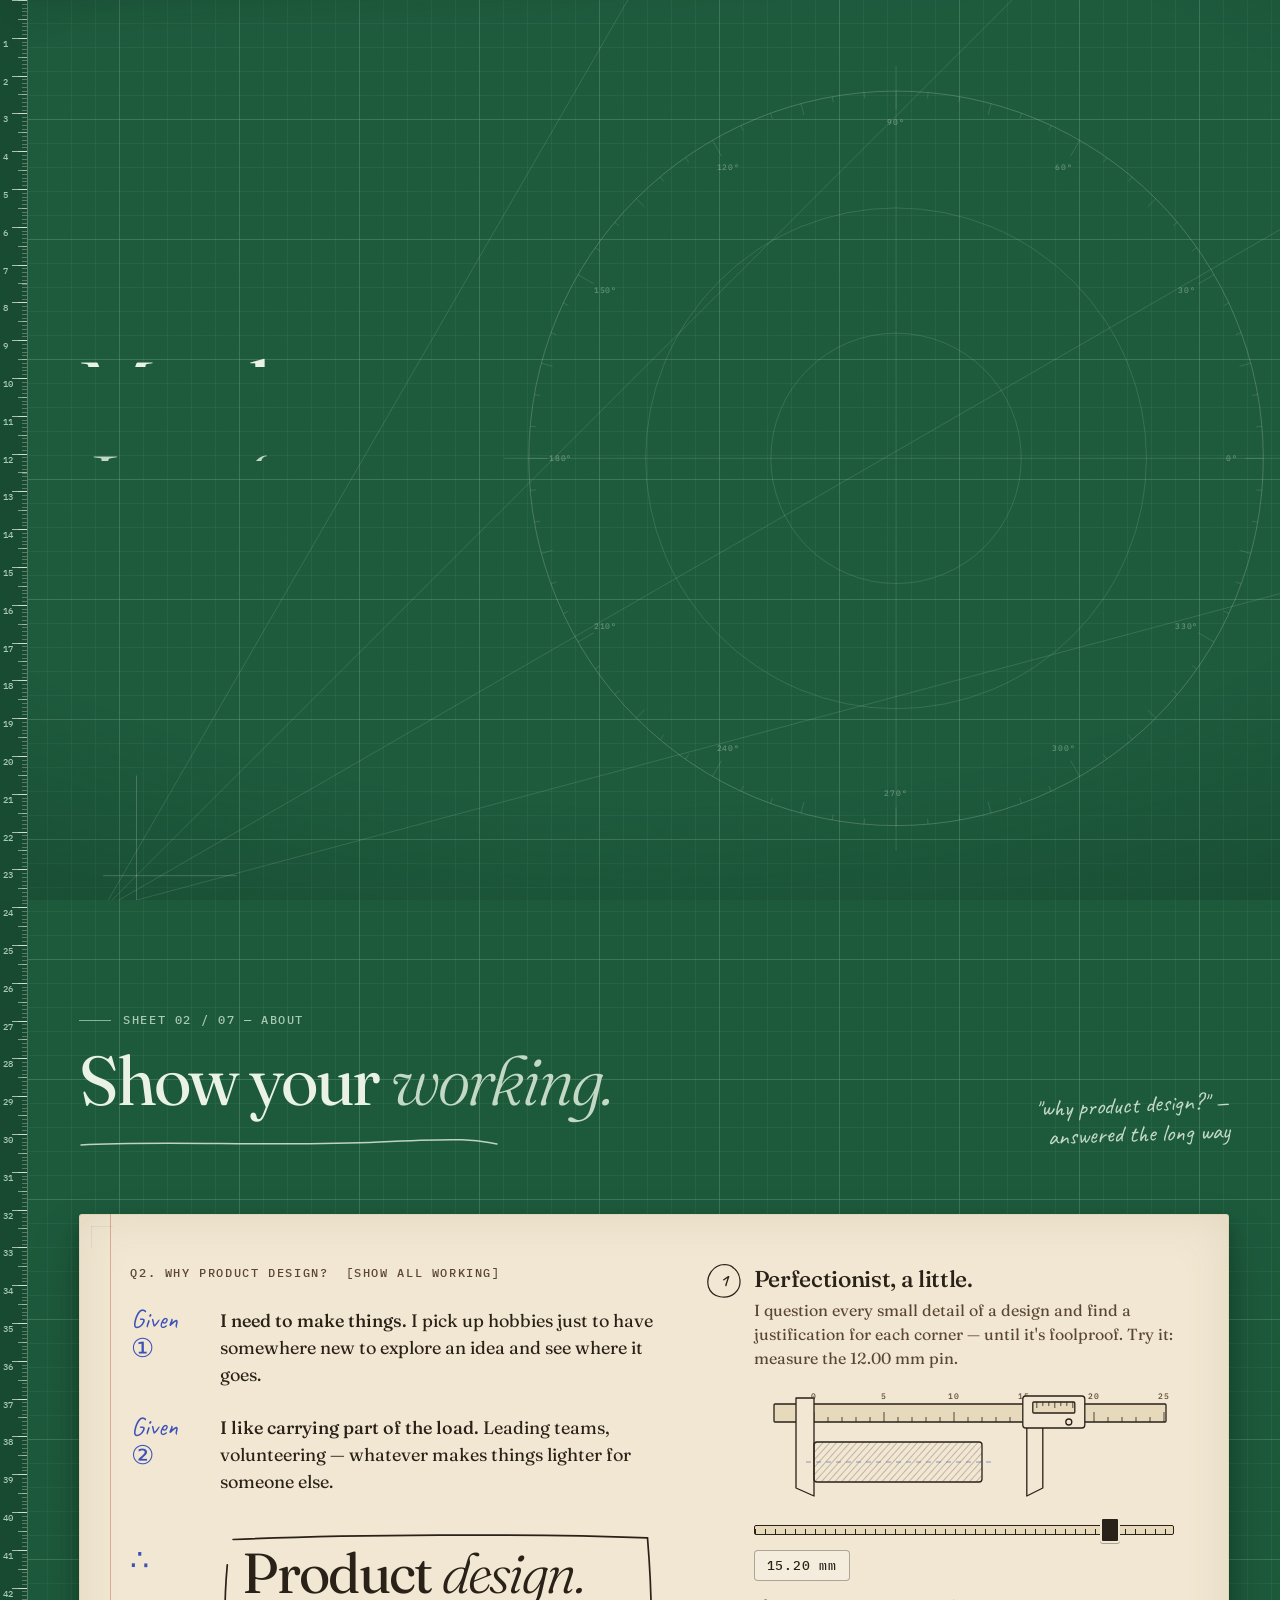
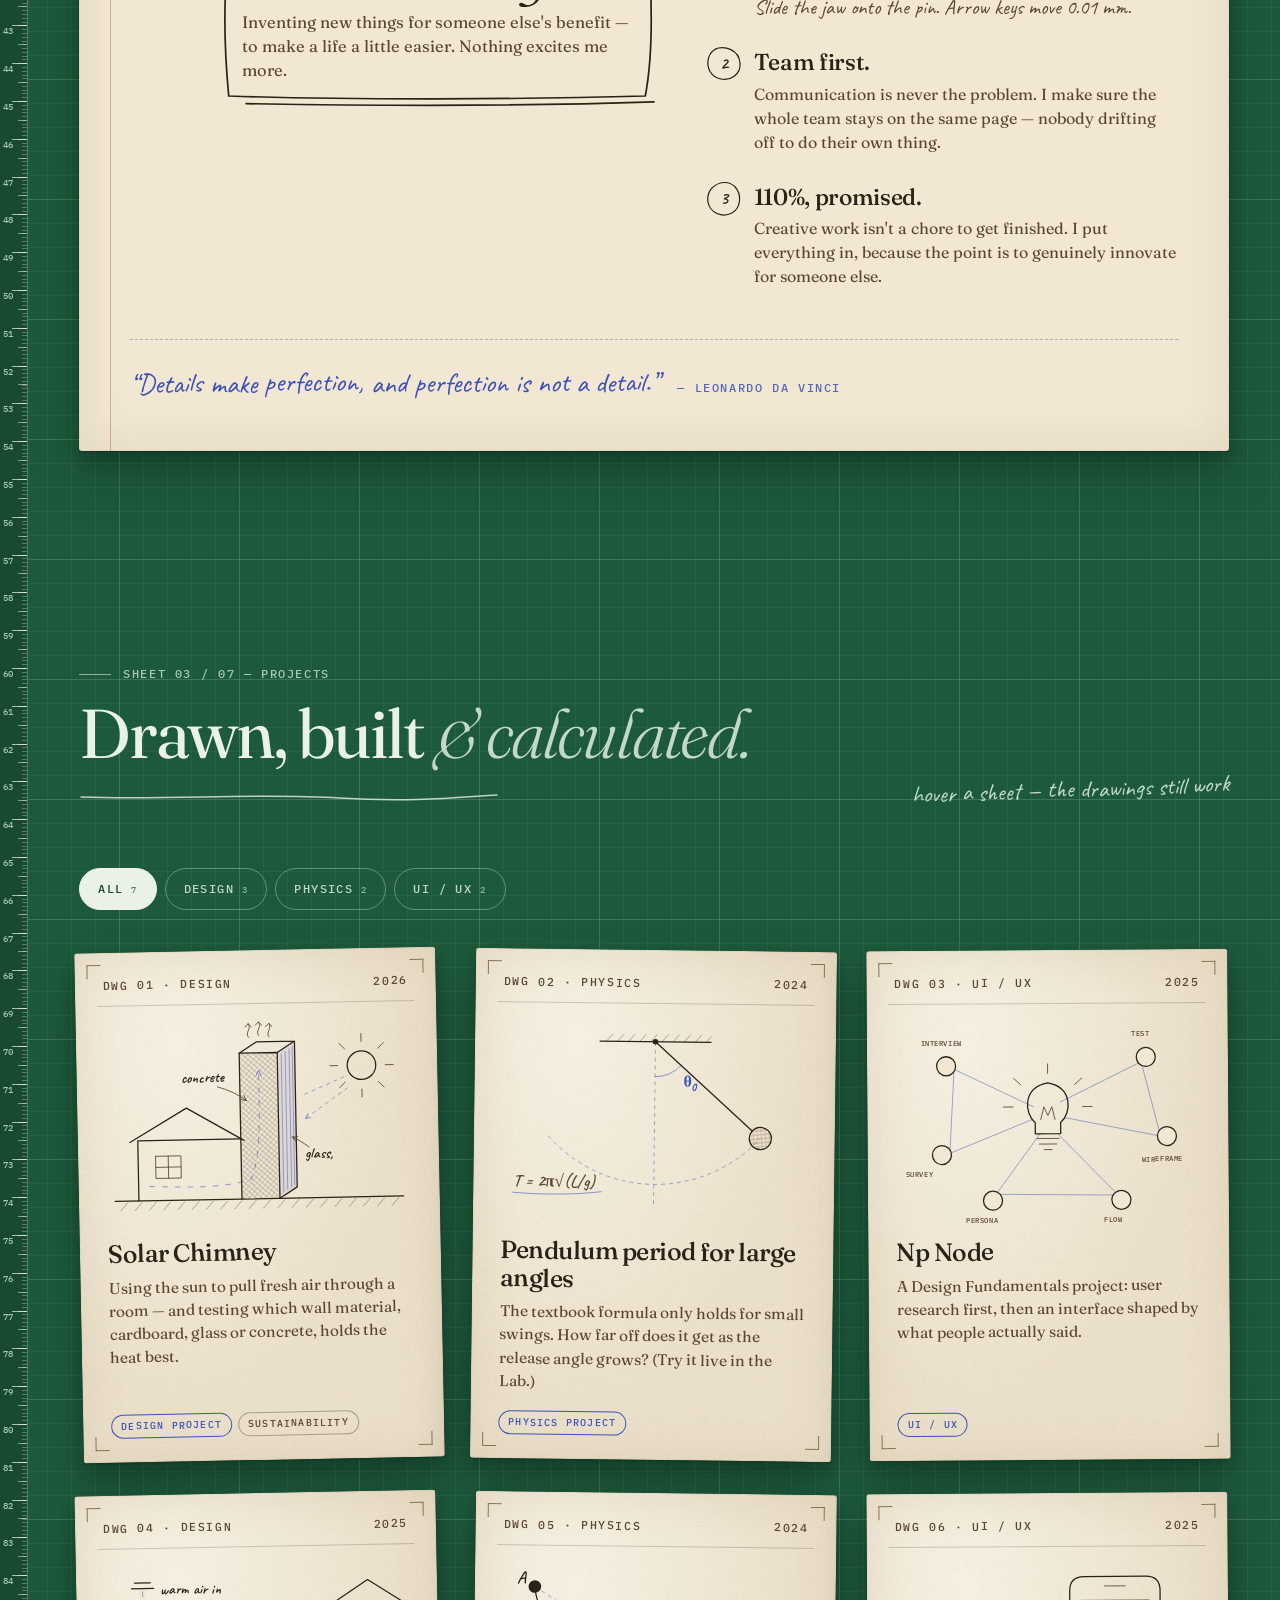
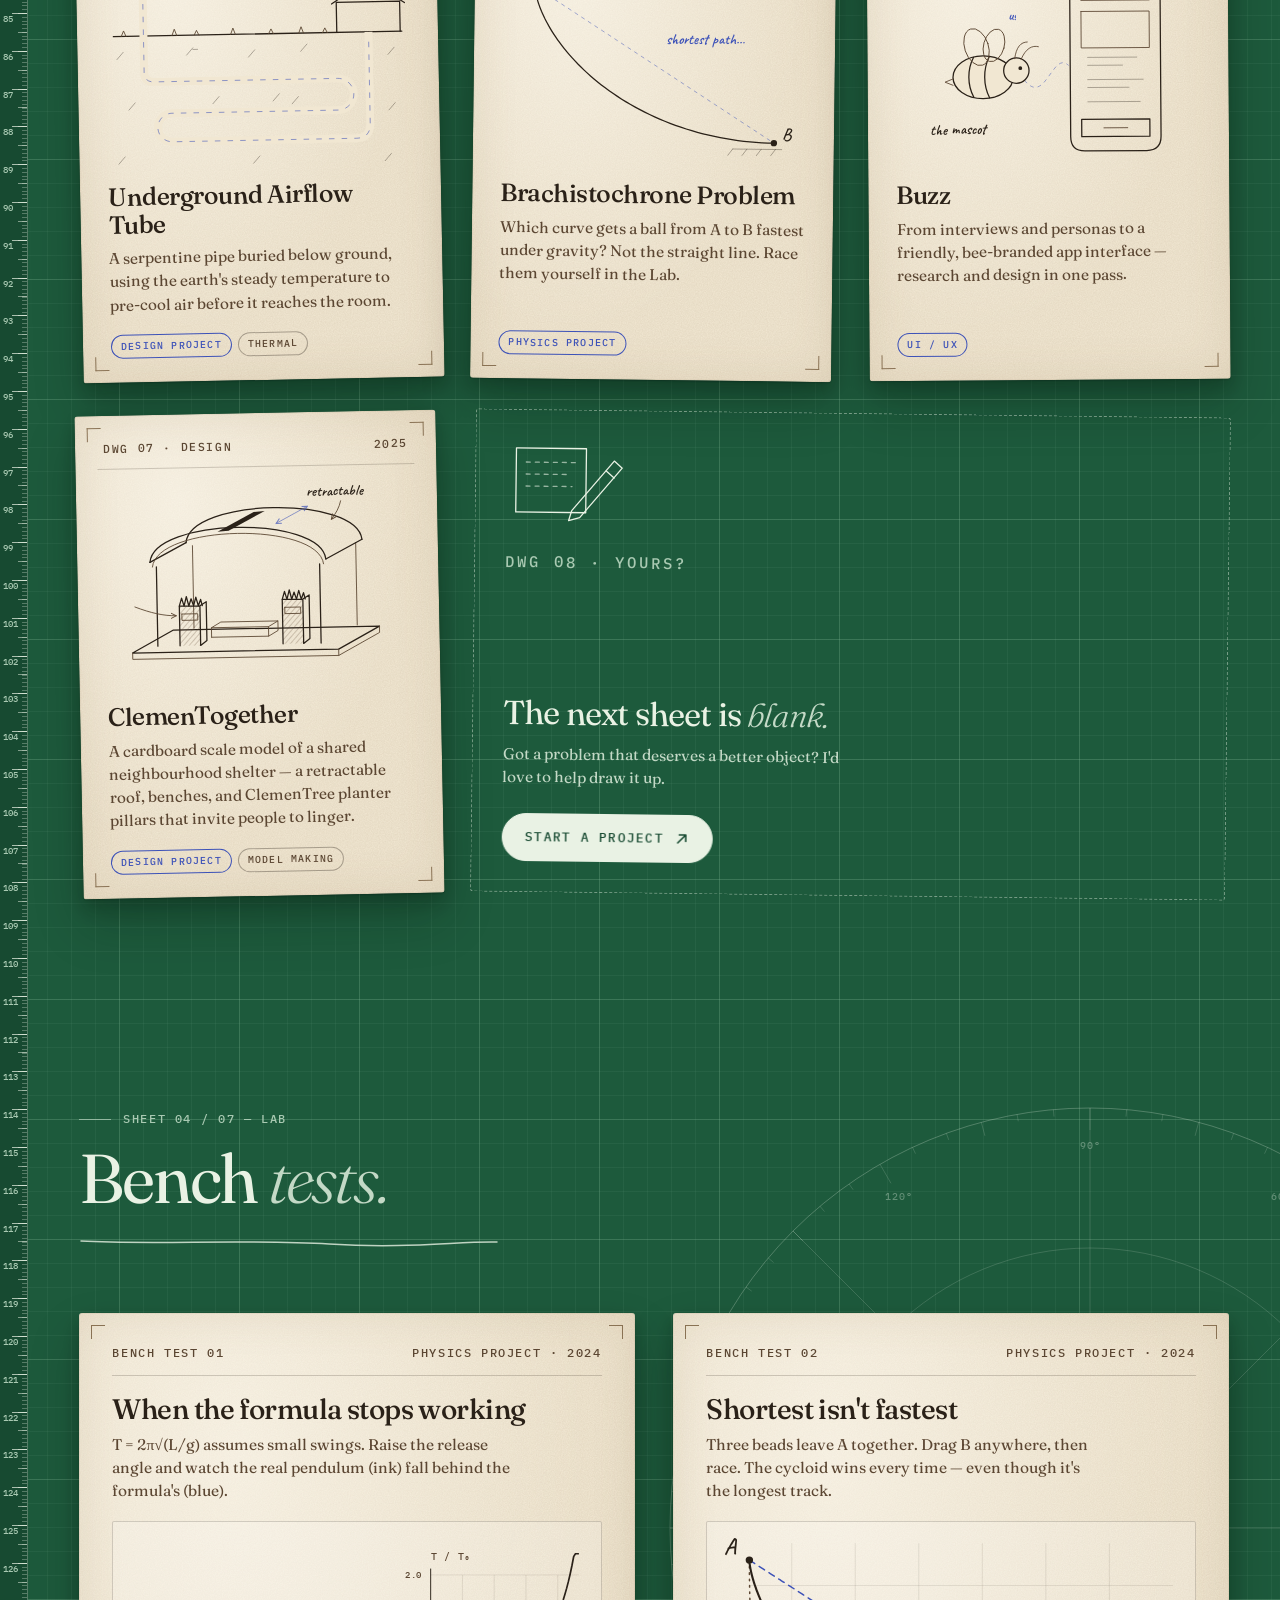
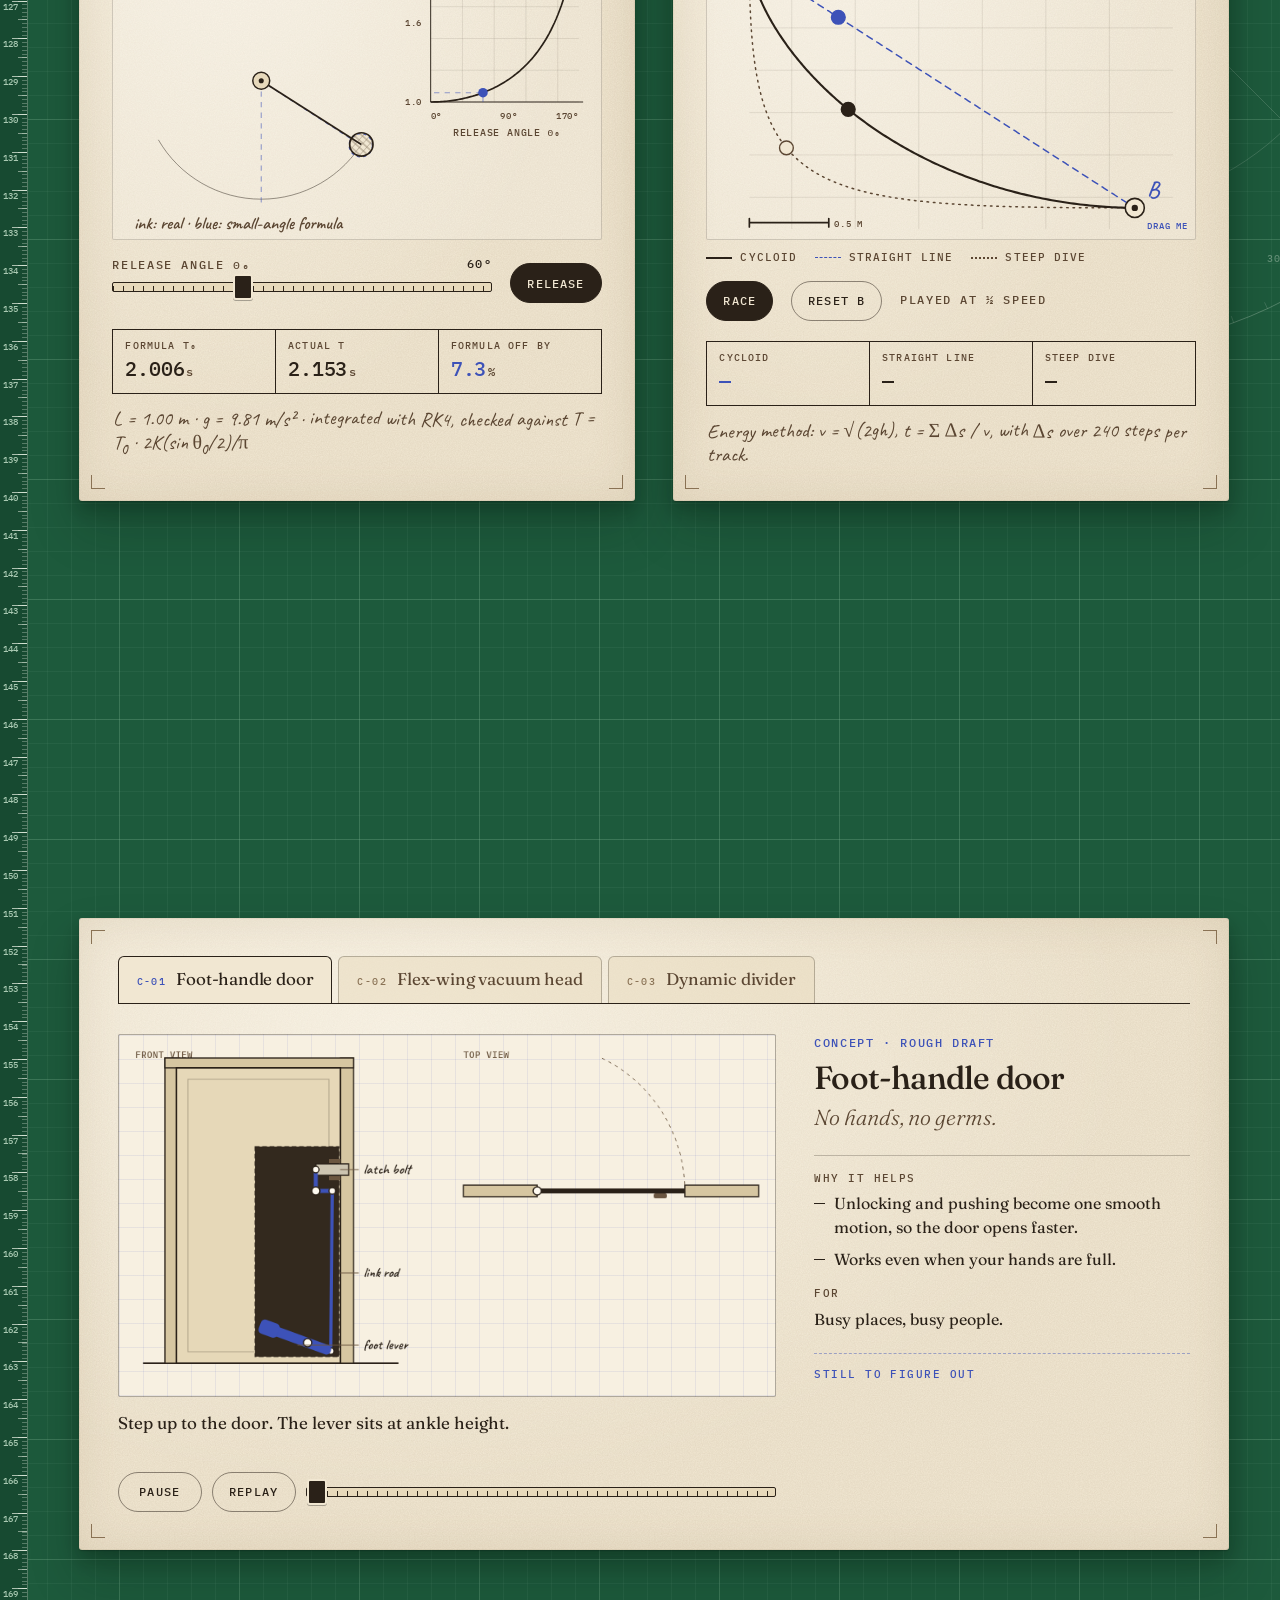
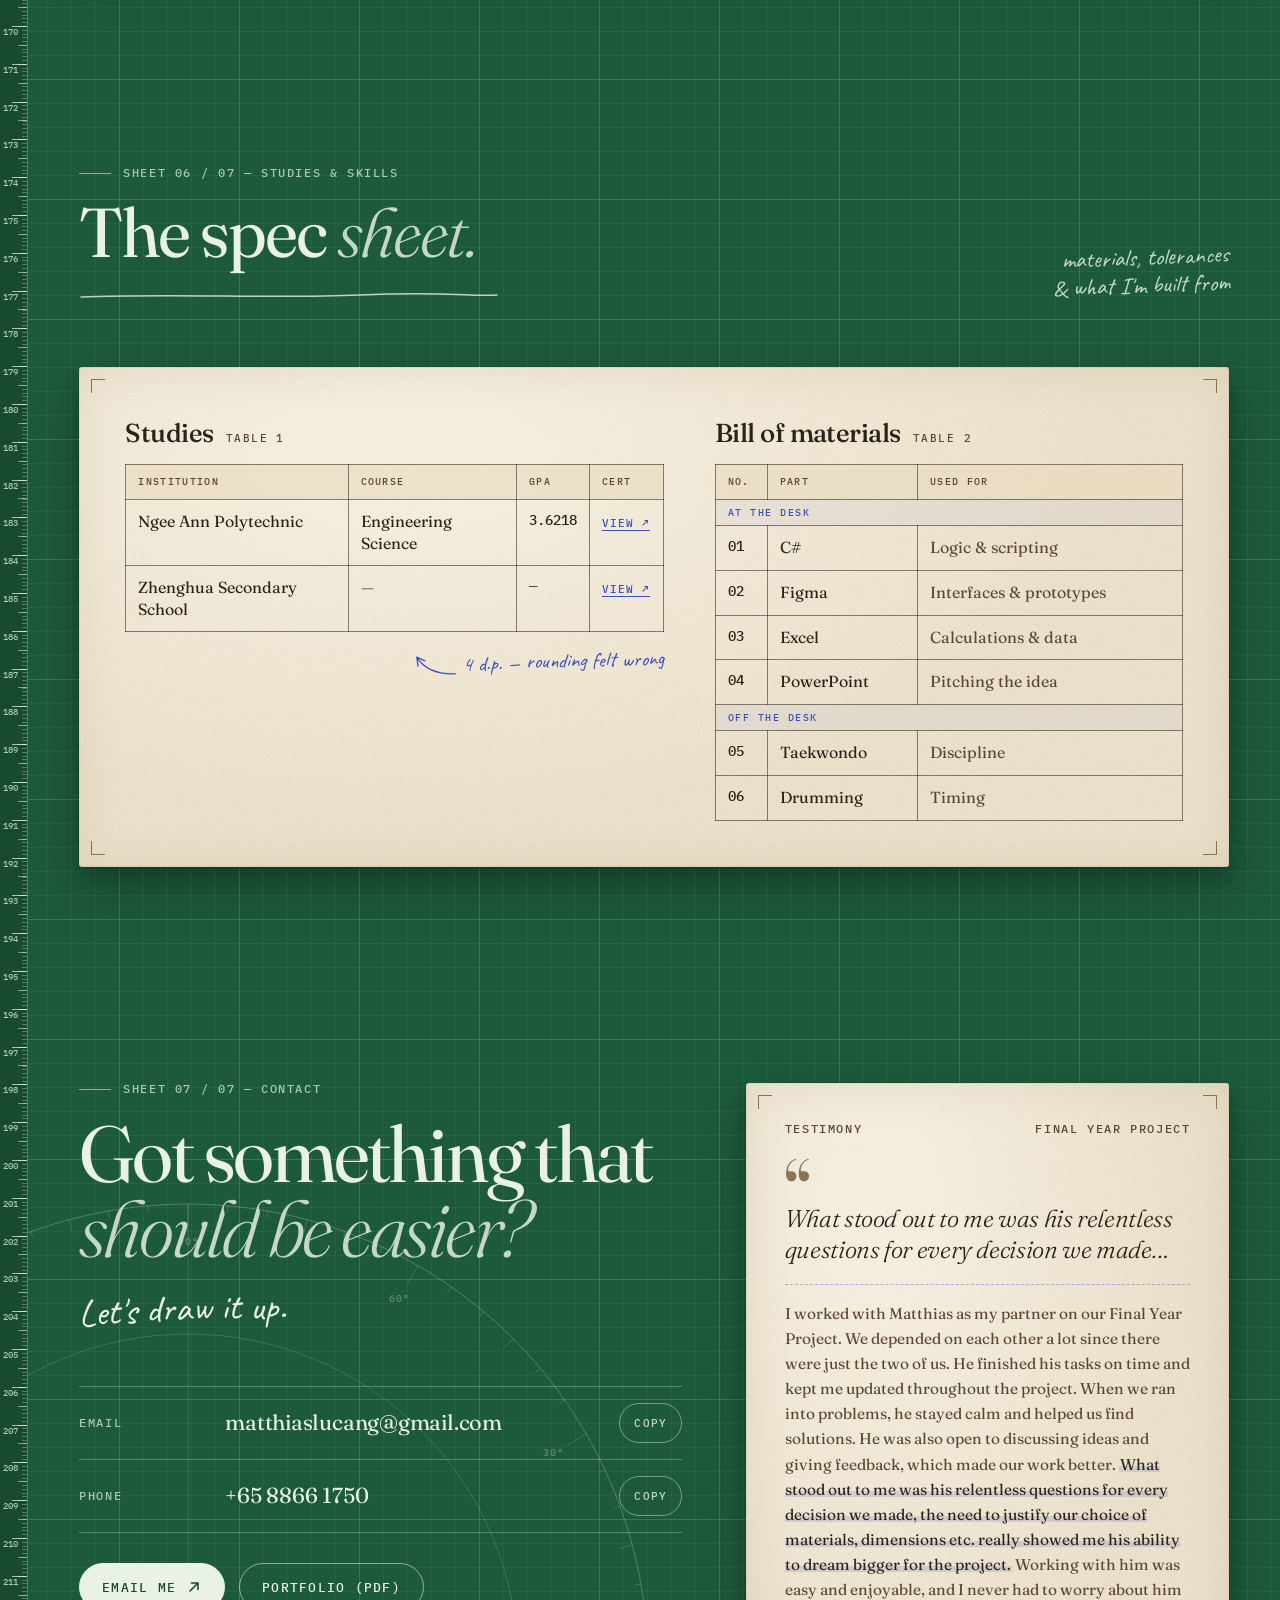
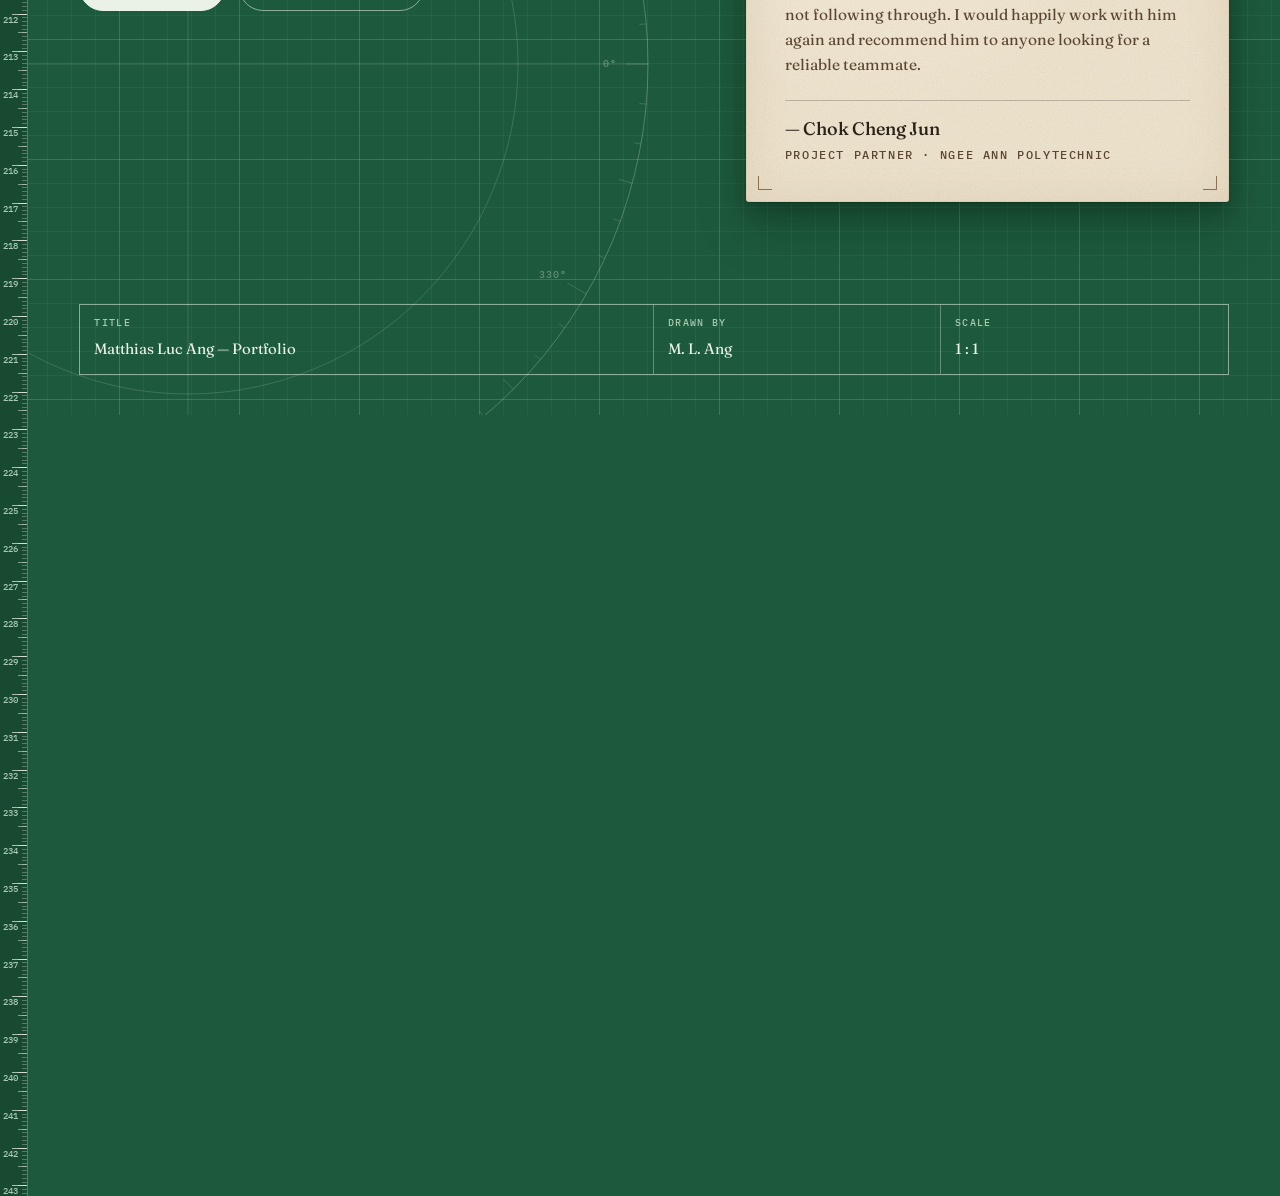
==== commit 81b2a384: "commit" ====
--- a/index.html
+++ b/index.html
@@ -24,13 +24,42 @@
   <meta name="twitter:description" content="Creativity + helping others = product design. Projects, physics bench tests and UI/UX work.">
   <meta name="twitter:image" content="https://samwoh05.github.io/Matthias-s-Portfolio-Website/og-image.jpg">
   <link rel="icon" href="data:image/svg+xml,%3Csvg xmlns='http://www.w3.org/2000/svg' viewBox='221 196 600 600'%3E%3Crect x='221' y='196' width='600' height='600' rx='110' fill='%23E5DBC7'/%3E%3Cpath fill='%2312503F' d='M257 383 344 452 450 355V700L401 662V471L347 519 305 488V640H257ZM471 335 519 292V657H667L689 700H471ZM622 383 785 700H722L680 614H566L586 572H657L614 487 535 627V533Z'/%3E%3C/svg%3E">
-  <script>document.documentElement.classList.add('js');setTimeout(function(){if(!window.__mlaReady)document.documentElement.classList.remove('js')},3000);</script>
+  <script>document.documentElement.classList.add('js');setTimeout(function(){if(!window.__mlaReady)document.documentElement.classList.remove('js')},3000);
+  /* intro cover sheet: once per visit, never with reduced motion; removed if the script never arrives */
+  try{if(!sessionStorage.getItem('mla-intro')&&!matchMedia('(prefers-reduced-motion: reduce)').matches)document.documentElement.classList.add('intro-on')}catch(e){}
+  setTimeout(function(){if(!window.__mlaIntro)document.documentElement.classList.remove('intro-on')},3500);</script>
   <link rel="preconnect" href="https://fonts.googleapis.com">
   <link rel="preconnect" href="https://fonts.gstatic.com" crossorigin>
   <link href="https://fonts.googleapis.com/css2?family=Caveat:wght@500;600;700&family=Fraunces:ital,opsz,wght@0,9..144,300..600;1,9..144,300..500&family=IBM+Plex+Mono:wght@400;500&display=swap" rel="stylesheet">
   <link rel="stylesheet" href="styles.css">
 </head>
 <body>
+  <!-- Intro cover sheet (first visit) -->
+  <div class="intro" id="intro" aria-hidden="true">
+    <div class="paper intro-sheet">
+      <div class="intro-center">
+        <svg class="intro-logo" viewBox="240 275 565 442">
+          <path class="lg-fill" d="M257 383 344 452 450 355V700L401 662V471L347 519 305 488V640H257ZM471 335 519 292V657H667L689 700H471ZM622 383 785 700H722L680 614H566L586 572H657L614 487 535 627V533Z"/>
+          <path class="lg-line" pathLength="1" d="M257 383 344 452 450 355V700L401 662V471L347 519 305 488V640H257ZM471 335 519 292V657H667L689 700H471ZM622 383 785 700H722L680 614H566L586 572H657L614 487 535 627V533Z"/>
+        </svg>
+        <p class="intro-name">Matthias Luc Ang</p>
+        <p class="mono intro-meta">Drawing set · Sheets 01–07 · 2026</p>
+      </div>
+      <div class="intro-load">
+        <div class="intro-ruler"><span class="intro-bar"></span></div>
+        <p class="mono intro-count"><span>Loading sheets</span><span><b id="intro-pct">000</b> %</span></p>
+      </div>
+    </div>
+  </div>
+  <!-- Sheet flip between sections -->
+  <div class="flip" id="flip" aria-hidden="true">
+    <div class="paper flip-sheet">
+      <p class="mono flip-no"></p>
+      <p class="flip-name"></p>
+      <p class="flip-sub"></p>
+    </div>
+  </div>
+
   <a class="skip" href="#main">Skip to content</a>
 
   <!-- Shared drawing defs: hatching and arrowheads -->
@@ -39,6 +68,11 @@
       <pattern id="hatch" width="5" height="5" patternUnits="userSpaceOnUse" patternTransform="rotate(42)">
         <path d="M0 0V5" stroke="#5b4632" stroke-width=".9" opacity=".7"/>
       </pattern>
+      <radialGradient id="bulb-glow">
+        <stop offset="0" stop-color="#ffd56b" stop-opacity=".9"/>
+        <stop offset=".45" stop-color="#ffd56b" stop-opacity=".38"/>
+        <stop offset="1" stop-color="#ffd56b" stop-opacity="0"/>
+      </radialGradient>
       <pattern id="hatch-x" width="5" height="5" patternUnits="userSpaceOnUse" patternTransform="rotate(42)">
         <path d="M0 0V5M0 2.5H5" stroke="#5b4632" stroke-width=".7" opacity=".65"/>
       </pattern>
@@ -356,10 +390,12 @@
               <div class="card-art draw" data-step=".04">
                 <svg viewBox="0 0 400 260" aria-hidden="true">
                   <path class="blue fade-in" data-delay=".5" d="M182 112 82 64M180 128 76 170M190 146 134 222M212 146 288 224M222 126 342 150M216 106 318 56M82 64 76 170M134 222 288 224M342 150 318 56"/>
+                  <circle class="bulb-glow anim-glow" cx="200" cy="106" r="62" fill="url(#bulb-glow)"/>
+                  <path class="bulb-glass anim-glass" d="M184 132C170 120 168 88 200 82C232 88 230 120 216 132V146H184Z"/>
                   <path class="ink" data-draw d="M184 132C170 120 168 88 200 82C232 88 230 120 216 132V146H184Z"/>
                   <path class="ink-2" data-draw d="M186 152H214M189 159H211M195 166H205"/>
-                  <path class="ink-2" data-draw d="M191 128l4-16 5 11 5-11 4 16"/>
-                  <path class="ink-2" data-draw d="M200 70v-12M234 84l9-8M166 84l-9-8M244 112h12M144 112h12"/>
+                  <path class="ink-2 anim-filament" data-draw d="M191 128l4-16 5 11 5-11 4 16"/>
+                  <path class="ink-2 anim-rays" data-draw d="M200 70v-12M234 84l9-8M166 84l-9-8M244 112h12M144 112h12"/>
                   <circle class="ink fill-paper anim-pulse" cx="72" cy="60" r="12"/>
                   <circle class="ink fill-paper anim-pulse" cx="66" cy="172" r="12"/>
                   <circle class="ink fill-paper anim-pulse" cx="130" cy="230" r="12"/>
@@ -868,6 +904,7 @@
     </div>
   </footer>
 
+  <script src="transitions.js"></script>
   <script src="script.js"></script>
   <script src="ideas.js"></script>
 </body>
--- a/styles.css
+++ b/styles.css
@@ -800,6 +800,32 @@
 @keyframes roll { 0%, 8% { offset-distance: 0%; } 70%, 100% { offset-distance: 100%; } }
 .anim-flap { transform-box: fill-box; transform-origin: 50% 100%; animation: flap .16s ease-in-out infinite alternate; animation-play-state: paused; }
 @keyframes flap { from { transform: scaleY(1); } to { transform: scaleY(.55); } }
+/* Np Node: the bulb lights up and flickers irregularly on hover.
+   Glow, glass and rays run on different loop lengths so the pattern never visibly repeats. */
+.bulb-glow { opacity: 0; pointer-events: none; }
+.bulb-glass { fill: #ffe7a3; stroke: none; opacity: 0; }
+/* applied only while hovered, so the bulb switches on fresh each time and goes dark on leave */
+.card:hover .anim-glow, .card:focus-within .anim-glow { animation: bulb-glow 2.3s steps(1, end) infinite; }
+.card:hover .anim-glass, .card:focus-within .anim-glass { animation: bulb-glass 3.7s steps(1, end) infinite; }
+.card:hover .anim-rays, .card:focus-within .anim-rays { animation: bulb-rays 2.3s steps(1, end) infinite; }
+.card:hover .anim-filament, .card:focus-within .anim-filament { animation: bulb-filament 1.3s steps(1, end) infinite; }
+@keyframes bulb-glow {
+  0% { opacity: 0; } 4% { opacity: .95; } 8% { opacity: .2; } 10% { opacity: .9; } 23% { opacity: .8; } 25% { opacity: .1; }
+  27% { opacity: .95; } 46% { opacity: .75; } 48% { opacity: .3; } 49% { opacity: .9; } 64% { opacity: .85; } 66% { opacity: 0; }
+  71% { opacity: .1; } 73% { opacity: .9; } 88% { opacity: .8; } 90% { opacity: .35; } 92% { opacity: .95; }
+}
+@keyframes bulb-glass {
+  0% { opacity: 0; } 3% { opacity: .75; } 17% { opacity: .55; } 19% { opacity: .15; } 21% { opacity: .7; } 52% { opacity: .65; }
+  54% { opacity: .05; } 58% { opacity: .7; } 81% { opacity: .5; } 82% { opacity: .2; } 84% { opacity: .75; }
+}
+@keyframes bulb-rays {
+  0% { opacity: 1; } 8% { opacity: .25; } 10% { opacity: 1; } 25% { opacity: .2; } 27% { opacity: 1; } 48% { opacity: .45; }
+  49% { opacity: 1; } 66% { opacity: .1; } 73% { opacity: 1; } 90% { opacity: .4; } 92% { opacity: 1; }
+}
+@keyframes bulb-filament {
+  0% { opacity: 1; } 21% { opacity: .35; } 24% { opacity: 1; } 57% { opacity: .55; } 59% { opacity: 1; } 83% { opacity: .2; } 86% { opacity: 1; }
+}
+
 .anim-pulse { transform-box: fill-box; transform-origin: center; animation: pulse 1.4s var(--ease) infinite; animation-play-state: paused; }
 .anim-pulse:nth-of-type(2n) { animation-delay: -.7s; }
 @keyframes pulse { 0%, 100% { transform: scale(1); } 50% { transform: scale(1.25); } }
@@ -1086,10 +1112,65 @@
 }
 
 /* ----------------------------------------------------------
+   Transitions — intro cover sheet + sheet flip (transitions.js)
+   ---------------------------------------------------------- */
+.intro { position: fixed; inset: 0; z-index: 300; display: none; }
+.intro-on .intro, .intro.is-lifting { display: block; }
+.intro-on, .intro-on body { overflow: hidden; }
+.intro-sheet {
+  position: absolute; inset: 0; border-radius: 0;
+  display: flex; flex-direction: column; align-items: center; justify-content: center;
+  transition: transform .95s cubic-bezier(.7, 0, .2, 1);
+}
+.intro.is-lifting .intro-sheet { transform: translateY(-106%) rotate(-2.5deg); }
+.intro-center { display: flex; flex-direction: column; align-items: center; text-align: center; transform: translateY(-4vh); }
+.intro-logo { width: clamp(110px, 13vw, 168px); height: auto; overflow: visible; }
+.intro-logo .lg-line { fill: none; stroke: var(--ink); stroke-width: 6; stroke-linejoin: round; stroke-dasharray: 1; stroke-dashoffset: 1; animation: intro-ink 1.25s cubic-bezier(.5, 0, .3, 1) .15s forwards; }
+.intro-logo .lg-fill { fill: #12503f; opacity: 0; animation: intro-fade .55s var(--ease) 1.05s forwards; }
+.intro-name { margin-top: 26px; font-size: clamp(30px, 3.6vw, 46px); line-height: 1; letter-spacing: -.03em; color: var(--ink); opacity: 0; animation: intro-rise .8s var(--ease-out) .55s forwards; }
+.intro-meta { margin-top: 14px; color: var(--ink-2); opacity: 0; animation: intro-rise .8s var(--ease-out) .72s forwards; }
+.intro-load { position: absolute; left: 50%; bottom: clamp(36px, 9vh, 88px); width: min(440px, 72vw); transform: translateX(-50%); }
+.intro-ruler {
+  position: relative; height: 16px; border-bottom: 1.5px solid var(--ink);
+  background:
+    repeating-linear-gradient(90deg, var(--ink) 0 1px, transparent 1px 44px) left bottom / 100% 14px no-repeat,
+    repeating-linear-gradient(90deg, var(--ink) 0 1px, transparent 1px 22px) left bottom / 100% 9px no-repeat,
+    repeating-linear-gradient(90deg, rgba(42, 33, 24, .55) 0 1px, transparent 1px 4.4px) left bottom / 100% 5px no-repeat;
+}
+.intro-bar { position: absolute; left: 0; right: 0; bottom: -1.5px; height: 4px; background: var(--pencil); transform: scaleX(0); transform-origin: left; }
+.intro-count { display: flex; justify-content: space-between; margin-top: 12px; color: var(--ink-2); font-variant-numeric: tabular-nums; }
+.intro-count b { color: var(--ink); font-weight: 500; }
+.intro.is-done .intro-count b { color: var(--pencil); }
+@keyframes intro-ink { to { stroke-dashoffset: 0; } }
+@keyframes intro-fade { to { opacity: 1; } }
+@keyframes intro-rise { from { opacity: 0; transform: translateY(12px); } to { opacity: 1; transform: none; } }
+
+.flip { position: fixed; inset: 0; z-index: 250; display: none; overflow: hidden; }
+.flip.is-on { display: block; }
+.flip-sheet {
+  position: absolute; inset: 0; border-radius: 0;
+  display: flex; flex-direction: column; align-items: center; justify-content: center; gap: 16px;
+  padding: 0 var(--gutter); text-align: center;
+  transform: translateX(104%);
+}
+.flip-no { color: var(--pencil) !important; }
+.flip-name { font-size: clamp(60px, 10vw, 148px); line-height: .9; letter-spacing: -.045em; color: var(--ink); }
+.flip-sub { max-width: 22ch; font-size: clamp(20px, 2.4vw, 30px); line-height: 1.2; font-style: italic; font-weight: 300; color: var(--ink-2); text-wrap: balance; }
+
+/* page to page (portfolio ↔ 404): the old sheet slides up and away */
+@view-transition { navigation: auto; types: sheet; }
+html:active-view-transition-type(sheet)::view-transition-old(root) { animation: vt-sheet-out .55s cubic-bezier(.7, 0, .25, 1) both; }
+html:active-view-transition-type(sheet)::view-transition-new(root) { animation: vt-sheet-in .6s cubic-bezier(.2, .7, .2, 1) .1s both; }
+@keyframes vt-sheet-out { to { transform: translateY(-8%) rotate(-1.5deg); opacity: 0; } }
+@keyframes vt-sheet-in { from { transform: translateY(5%); opacity: 0; } }
+
+/* ----------------------------------------------------------
    Reduced motion
    ---------------------------------------------------------- */
 @media (prefers-reduced-motion: reduce) {
   html { scroll-behavior: auto; }
+  ::view-transition-group(*), ::view-transition-old(*), ::view-transition-new(*) { animation: none !important; }
+  .intro, .flip { display: none !important; }
   *, *::before, *::after { animation: none !important; transition-duration: .01ms !important; transition-delay: 0s !important; }
   .js .reveal, .js .hero [data-in], .js .draw .fade-in { opacity: 1 !important; transform: none !important; }
   .js .draw .svg-hand.fade-in { clip-path: none !important; }
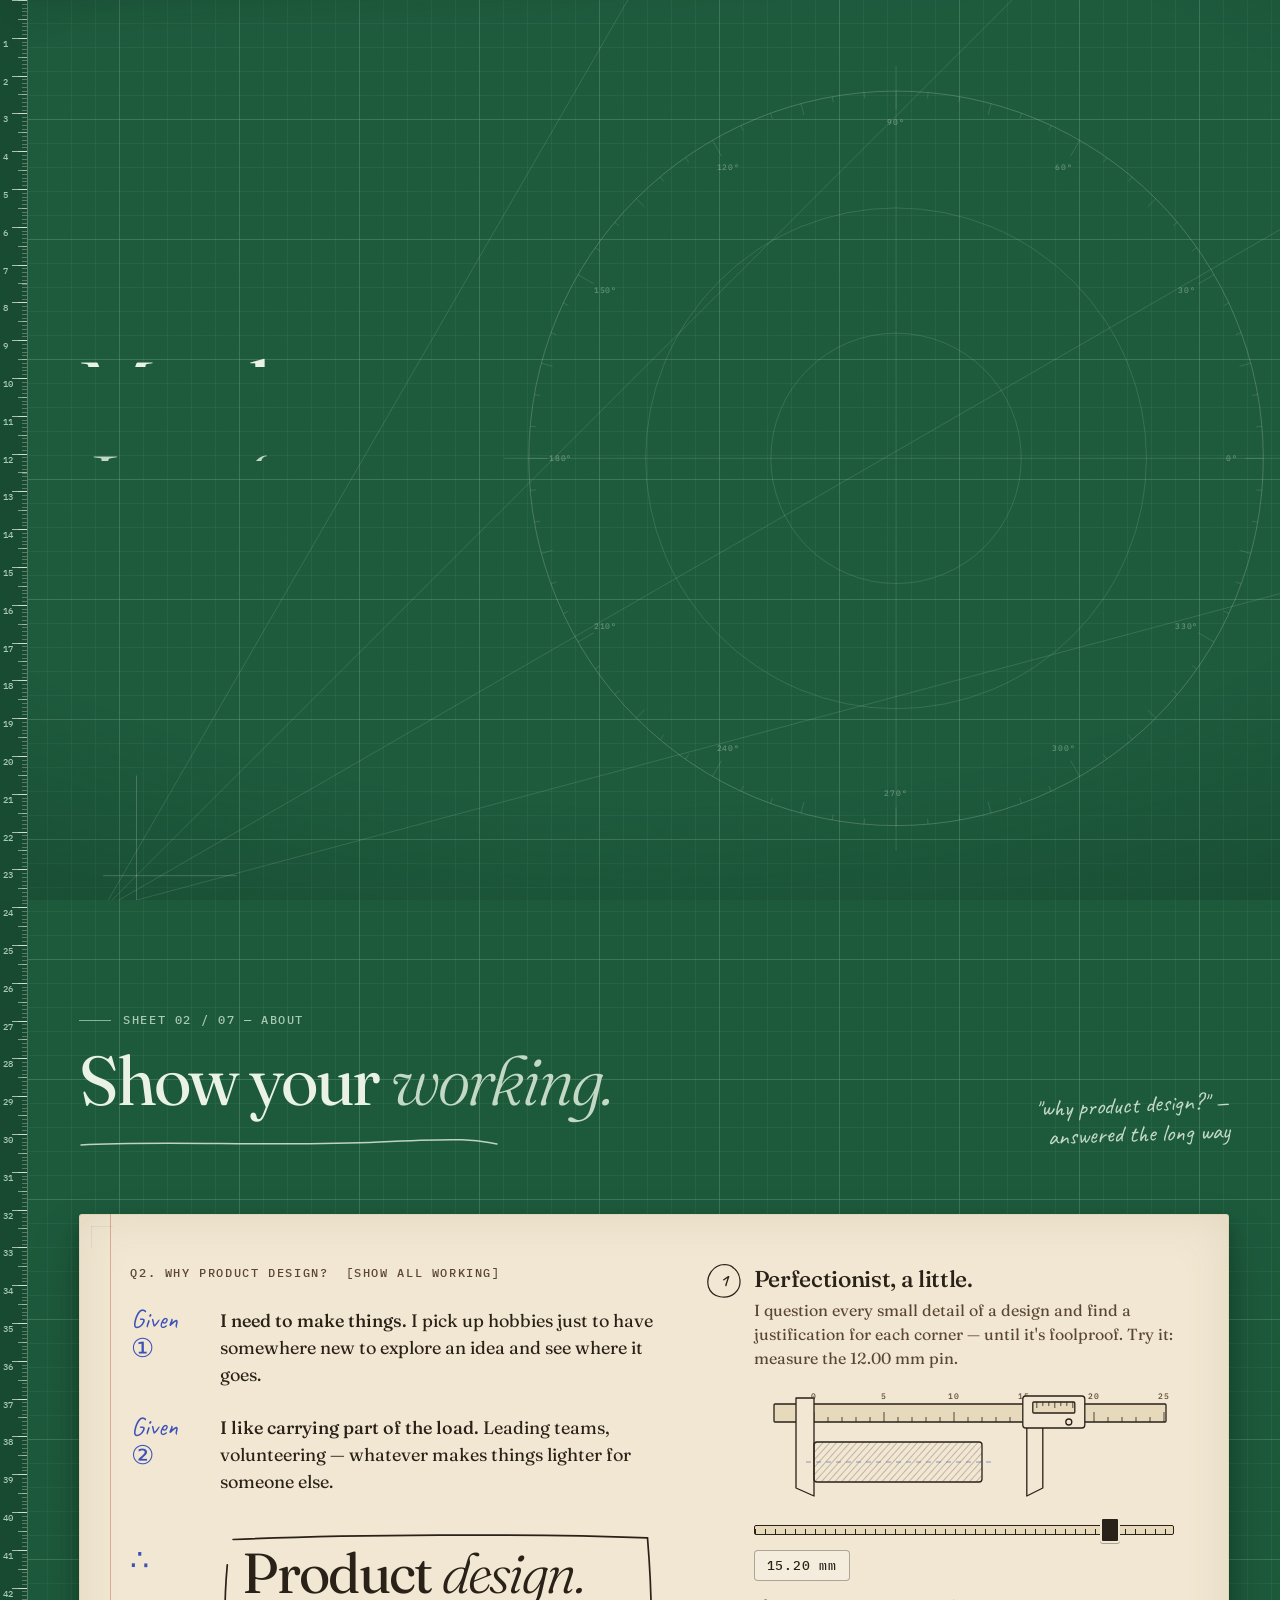
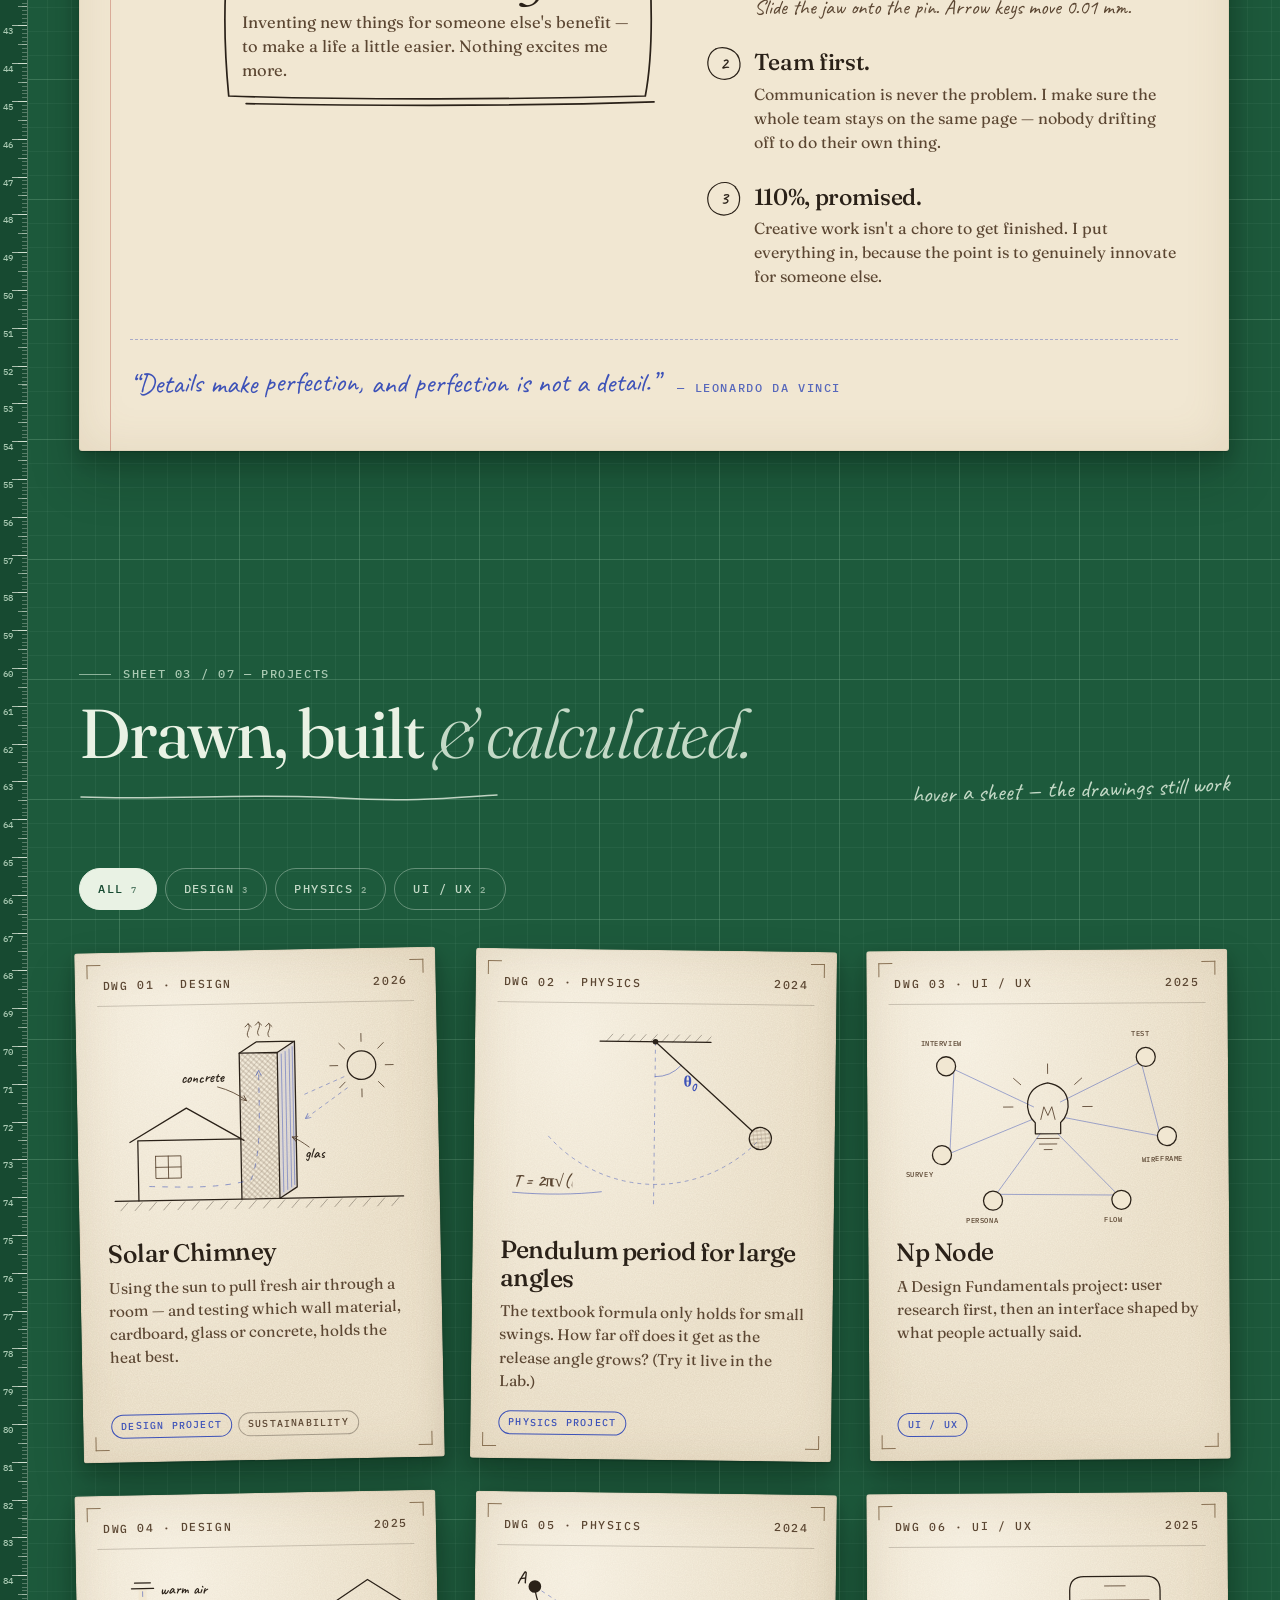
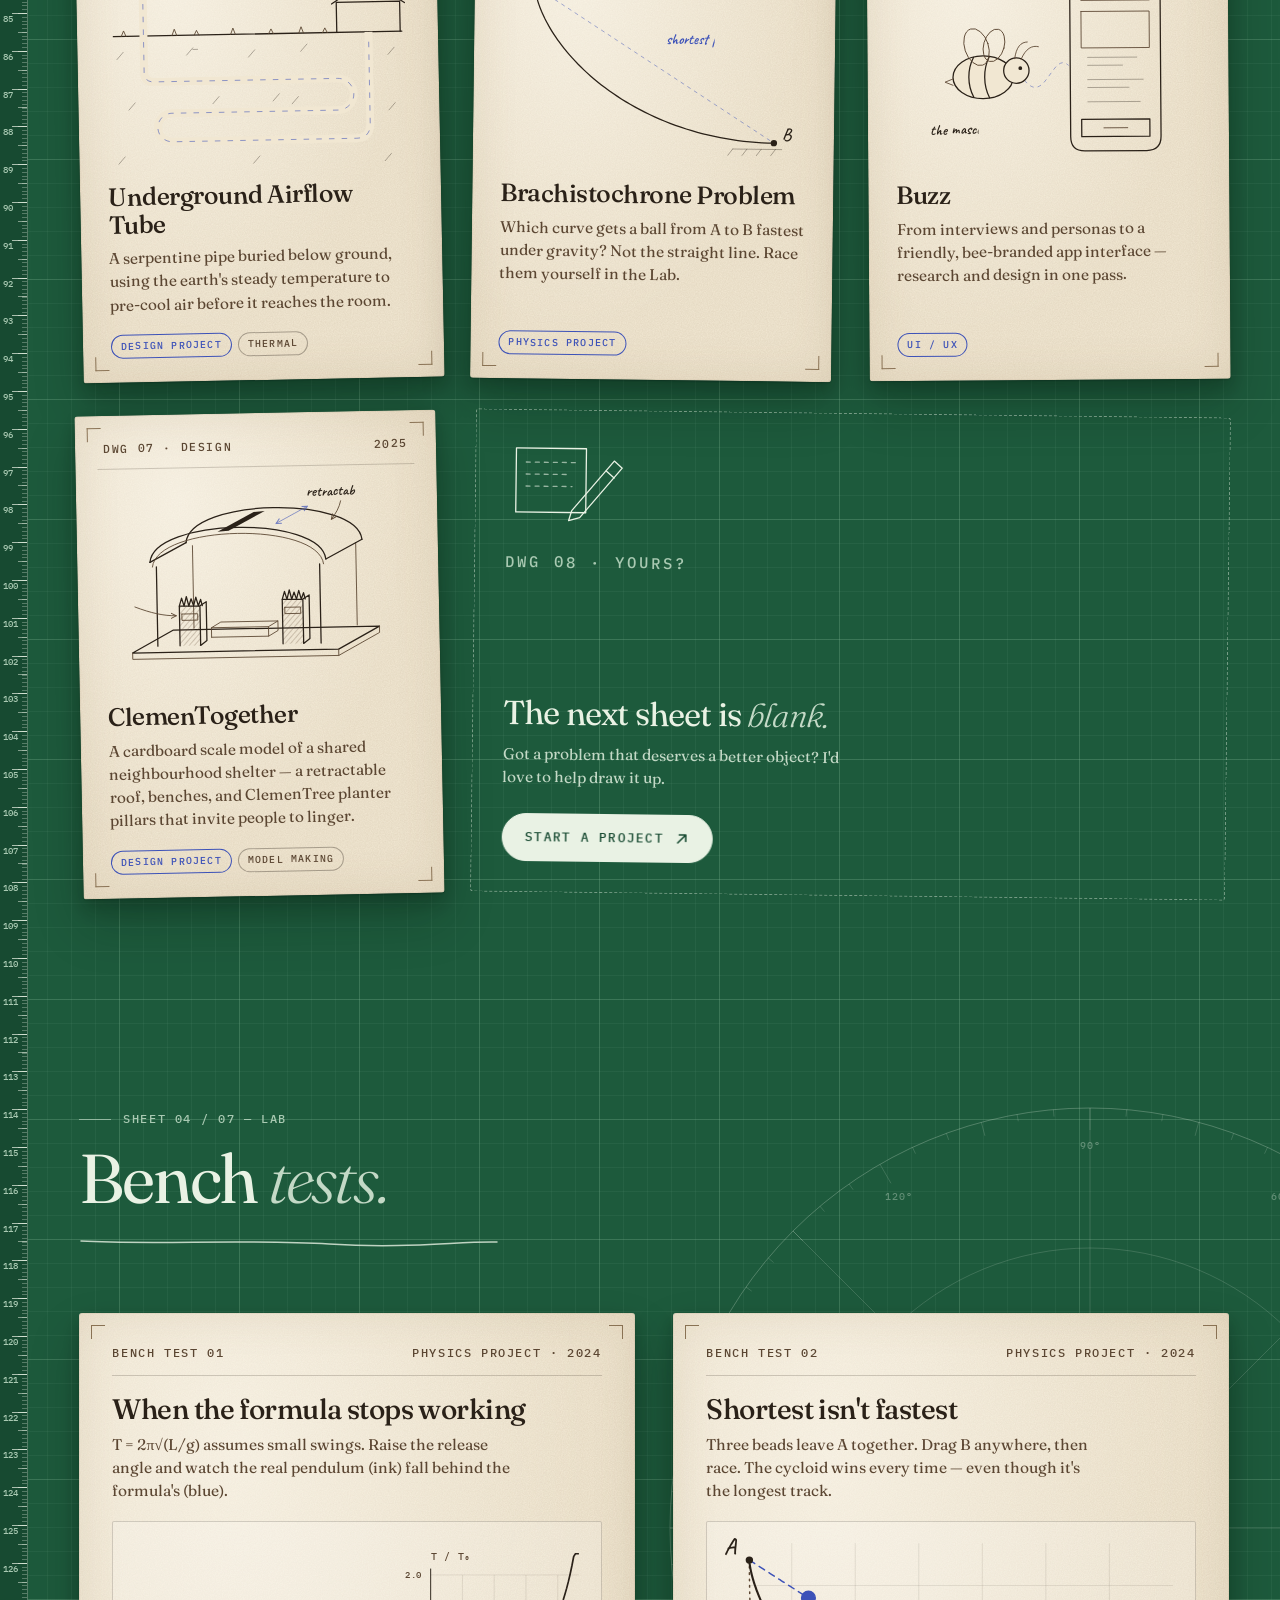
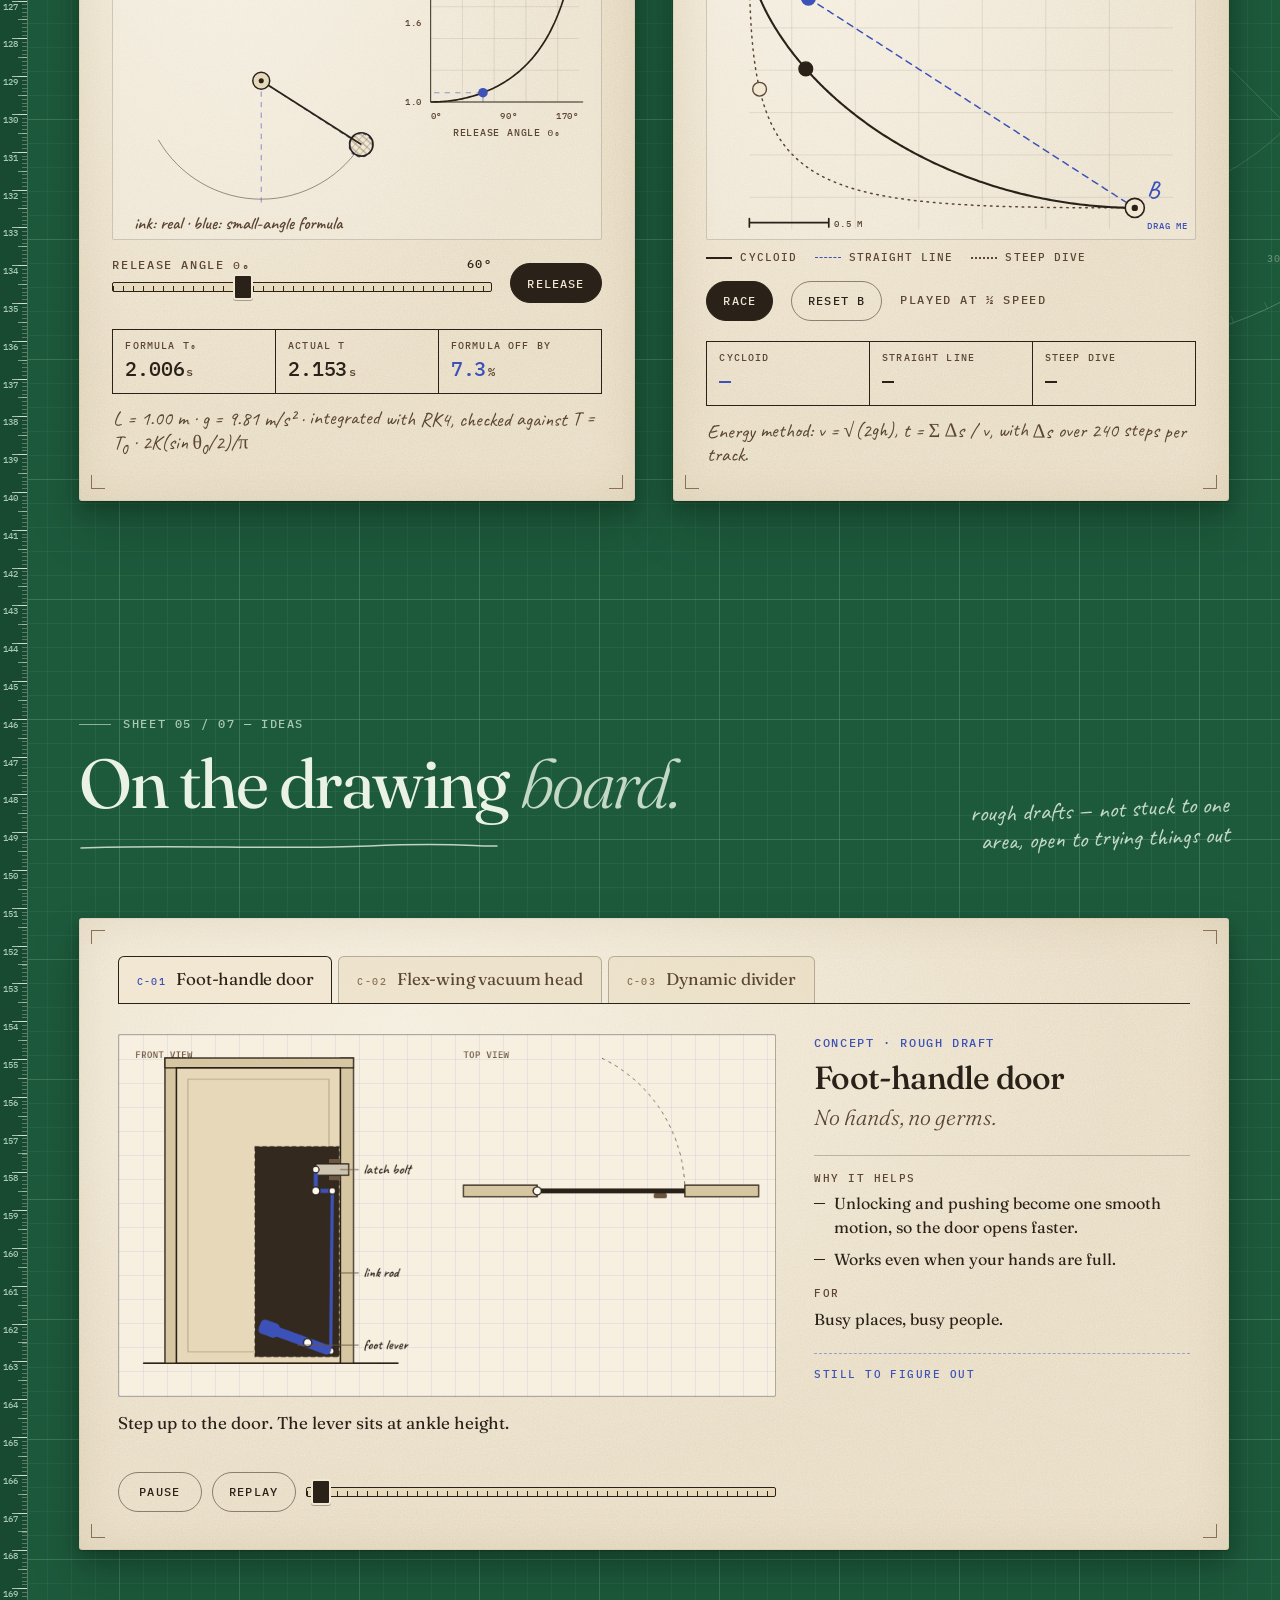
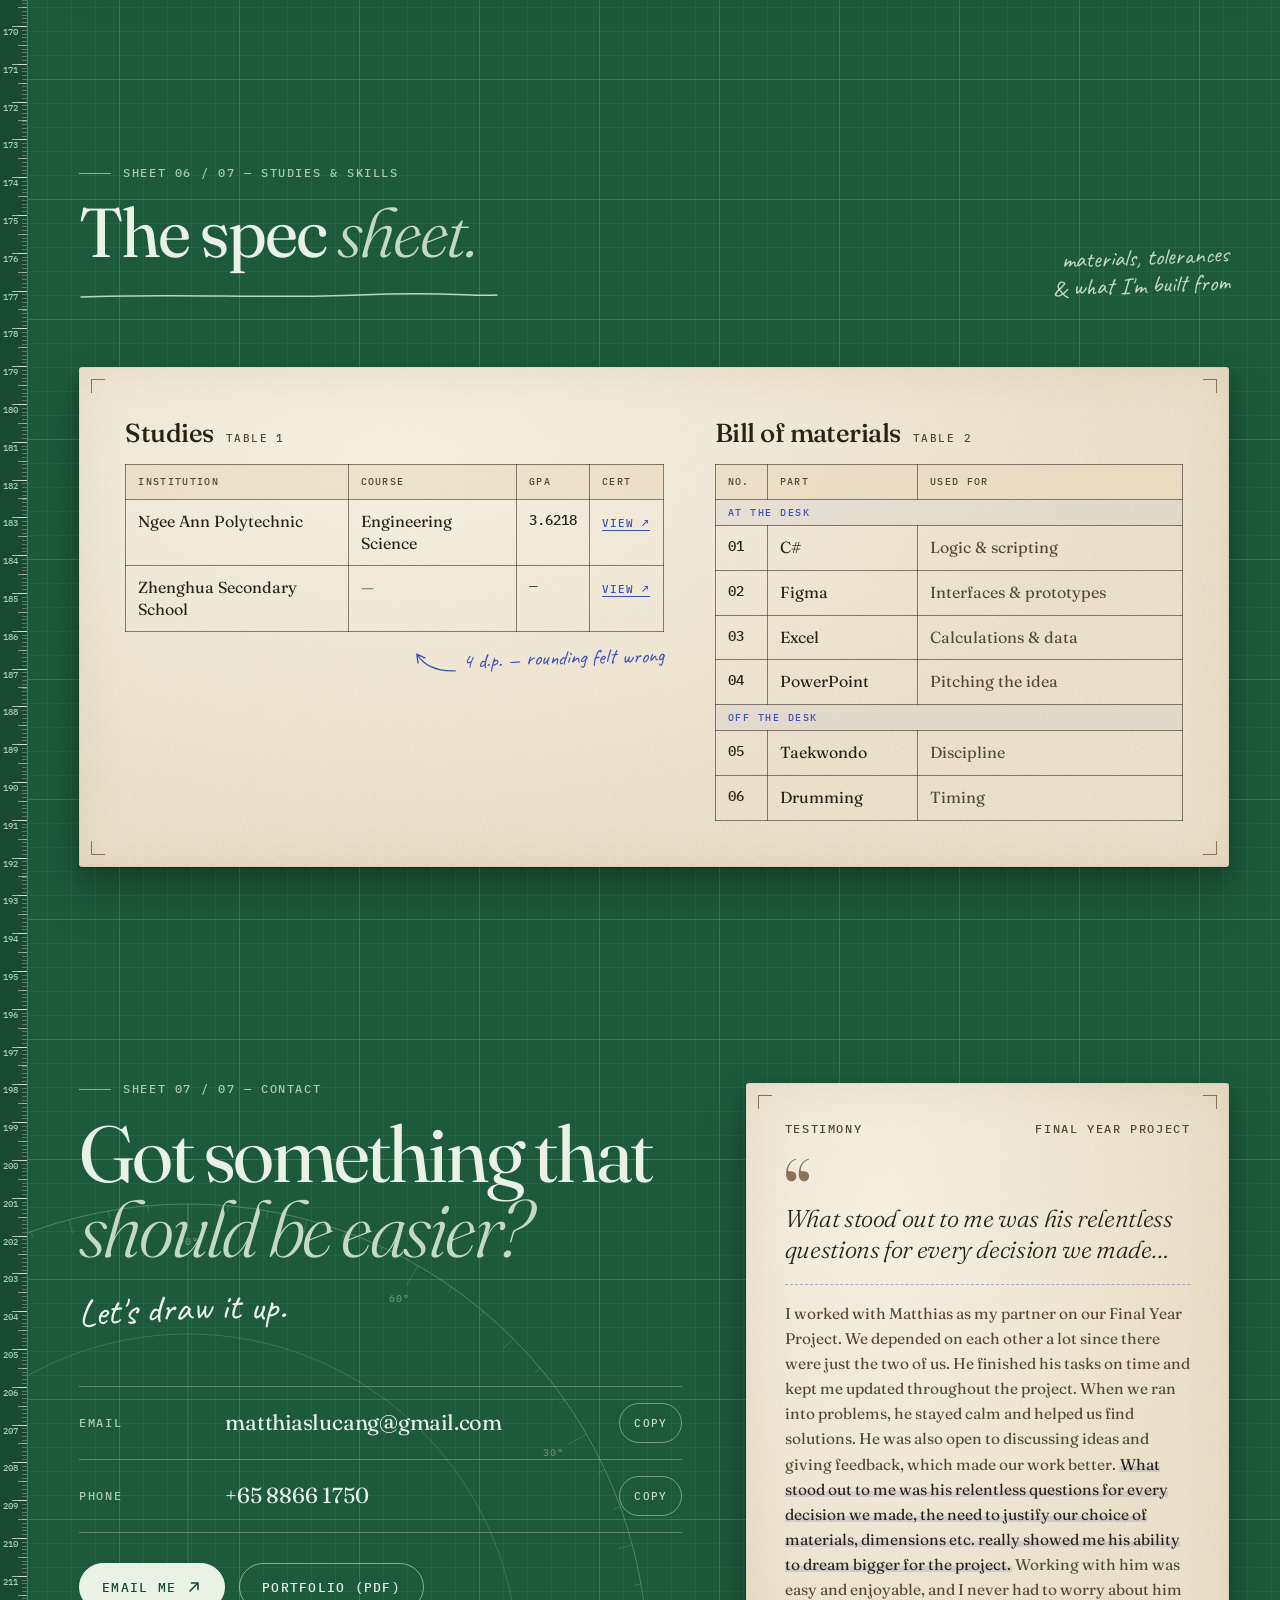
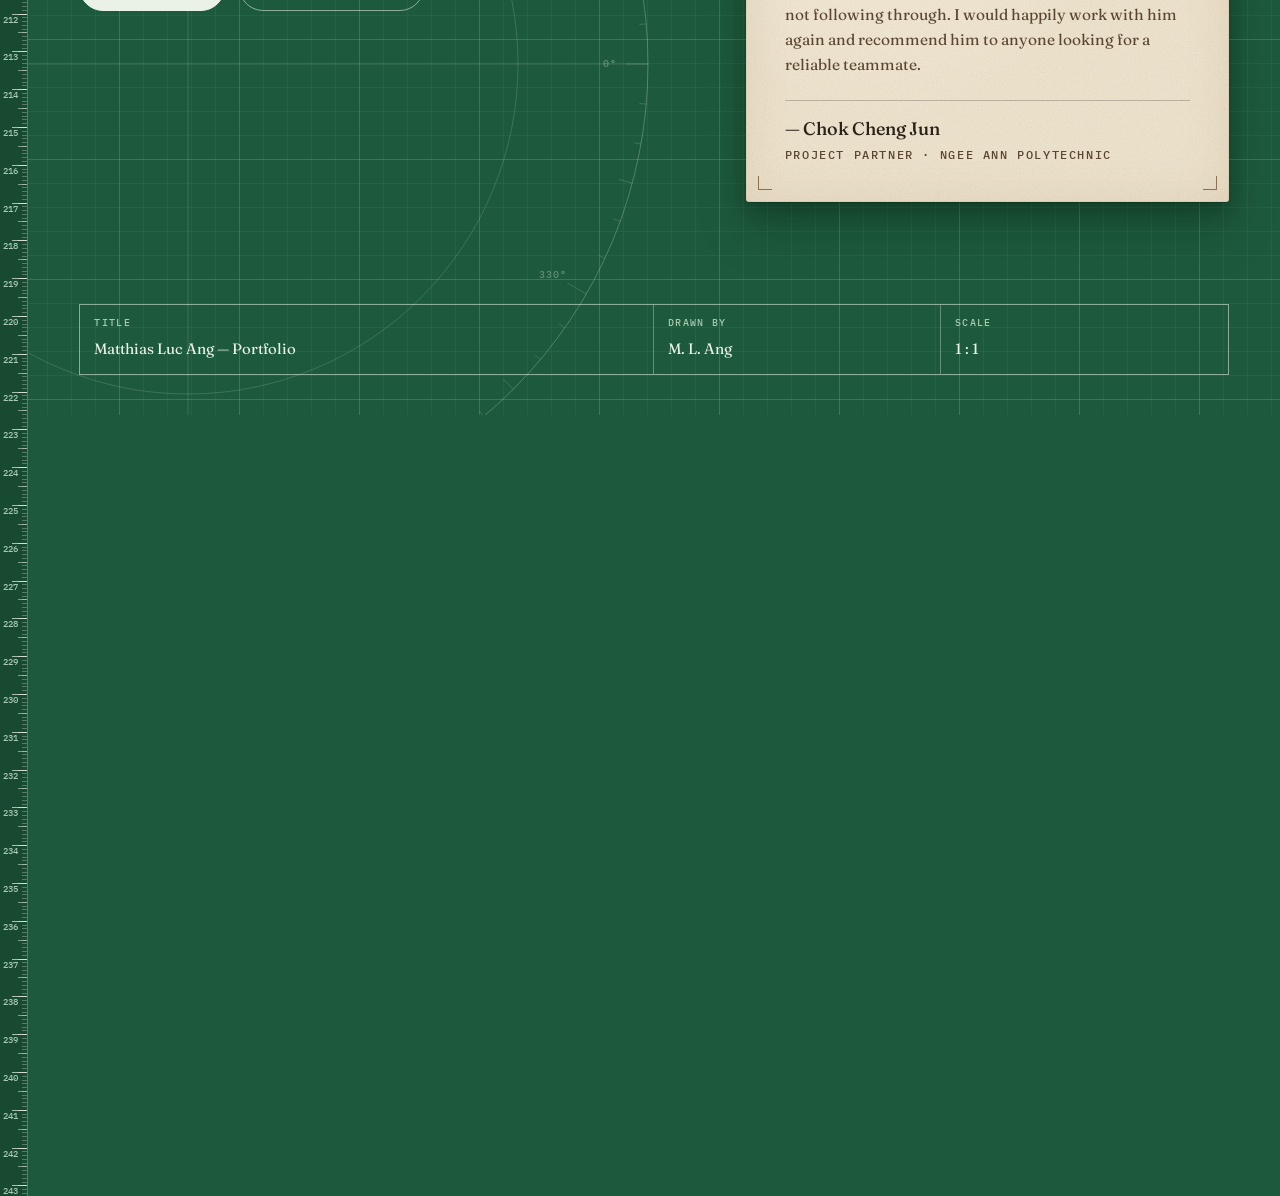
==== commit f2e6b2f6: "commit" ====
--- a/index.html
+++ b/index.html
@@ -1,3 +1,4 @@
+
 <!doctype html>
 <html lang="en">
 <head>
@@ -796,22 +797,22 @@
             <div>
               <h3>Studies <span class="mono">Table 1</span></h3>
               <div class="tbl-wrap">
-                <table class="tbl">
+                <table class="tbl tbl--studies">
                   <thead><tr><th scope="col">Institution</th><th scope="col">Course</th><th scope="col">GPA</th><th scope="col">Cert</th></tr></thead>
                   <tbody>
                     <tr>
-                      <td>Ngee Ann Polytechnic</td>
-                      <td>Engineering Science</td>
-                      <td class="num">3.6218</td>
+                      <td class="inst">Ngee Ann Polytechnic</td>
+                      <td data-label="Course">Engineering Science</td>
+                      <td class="num" data-label="GPA">3.6218</td>
                       <!-- LINK: NP certificate — drop the PDF into /certificates or paste a URL -->
-                      <td><a class="link" href="certificates/ngee-ann-polytechnic.pdf" target="_blank" rel="noopener">View ↗</a></td>
+                      <td data-label="Cert"><a class="link" href="certificates/ngee-ann-polytechnic.pdf" target="_blank" rel="noopener">View ↗</a></td>
                     </tr>
                     <tr>
-                      <td>Zhenghua Secondary School</td>
-                      <td class="dim">—</td>
-                      <td class="num dim">—</td>
+                      <td class="inst">Zhenghua Secondary School</td>
+                      <td class="dim" data-label="Course">—</td>
+                      <td class="num dim" data-label="GPA">—</td>
                       <!-- LINK: Zhenghua certificate -->
-                      <td><a class="link" href="certificates/zhenghua-secondary.pdf" target="_blank" rel="noopener">View ↗</a></td>
+                      <td data-label="Cert"><a class="link" href="certificates/zhenghua-secondary.pdf" target="_blank" rel="noopener">View ↗</a></td>
                     </tr>
                   </tbody>
                 </table>
--- a/styles.css
+++ b/styles.css
@@ -923,11 +923,39 @@
 .tbl td.dim { color: var(--ink-2); }
 .tbl .link { font: 500 11px/1 var(--f-mono); letter-spacing: .1em; text-transform: uppercase; color: var(--pencil); text-decoration: none; white-space: nowrap; border-bottom: 1px solid currentColor; }
 .tbl .link:hover { border-bottom-width: 2px; }
-.gpa-note { position: relative; margin: 14px 0 0 auto; width: max-content; max-width: 100%; font-family: var(--f-hand); font-size: 21px; color: var(--pencil); transform: rotate(-2deg); display: flex; align-items: center; gap: 6px; }
+.gpa-note { position: relative; margin: 14px 0 0 auto; width: fit-content; max-width: 100%; font-family: var(--f-hand); font-size: 21px; line-height: 1.2; color: var(--pencil); transform: rotate(-2deg); display: flex; align-items: center; gap: 6px; }
+.gpa-note svg { flex: none; }
 .gpa-note svg { width: 46px; height: 26px; overflow: visible; }
 .gpa-note path { fill: none; stroke: var(--pencil); stroke-width: 1.3; stroke-linecap: round; }
 .tbl--bom td:first-child { width: 52px; }
 .tbl--bom .grp td { font: 500 9.5px/1 var(--f-mono); letter-spacing: .16em; text-transform: uppercase; color: var(--pencil); background: rgba(61, 82, 184, .05); padding: 8px 12px; }
+
+/* Phones: both tables stack into labelled rows so nothing runs off the sheet */
+@media (max-width: 600px) {
+  .spec { padding: 22px 16px 26px; }
+  .spec h3 { font-size: 23px; flex-wrap: wrap; }
+  .tbl-wrap { overflow: visible; }
+  .tbl, .tbl tbody, .tbl tr, .tbl td { display: block; }
+  .tbl { border-width: 1.5px 0 0; }
+  .tbl thead { position: absolute; width: 1px; height: 1px; overflow: hidden; clip: rect(0 0 0 0); white-space: nowrap; }
+  .tbl td { border: 0; padding: 0; }
+
+  /* Studies: institution as a heading, then Course / GPA / Cert as label–value lines */
+  .tbl--studies tr { padding: 14px 2px 16px; border-bottom: 1px solid rgba(42, 33, 24, .45); }
+  .tbl--studies td.inst { font-size: 19px; font-weight: 500; letter-spacing: -.01em; margin-bottom: 8px; }
+  .tbl--studies td[data-label] { display: grid; grid-template-columns: 76px minmax(0, 1fr); align-items: baseline; gap: 10px; padding: 3px 0; }
+  .tbl--studies td[data-label]::before { content: attr(data-label); font: 500 9.5px/1.3 var(--f-mono); letter-spacing: .14em; text-transform: uppercase; color: var(--ink-2); }
+  .tbl--studies .link { justify-self: start; }
+
+  /* Bill of materials: number | part, with what it's used for underneath */
+  .tbl--bom tr:not(.grp) { display: grid; grid-template-columns: 40px minmax(0, 1fr); column-gap: 10px; padding: 12px 2px; border-bottom: 1px solid rgba(42, 33, 24, .3); }
+  .tbl--bom td:first-child { width: auto; grid-row: span 2; padding-top: 2px; }
+  .tbl--bom td.dim { font-size: 15px; margin-top: 2px; }
+  .tbl--bom .grp td { margin-top: 10px; padding: 8px 8px; border-bottom: 1px solid rgba(61, 82, 184, .25); }
+  .tbl--bom .grp:first-child td { margin-top: 0; }
+
+  .gpa-note { margin: 12px 0 0 2px; font-size: 20px; }
+}
 
 /* ----------------------------------------------------------
    Ideas — drawing board with three concept animations
@@ -1059,7 +1087,7 @@
   .hero-foot { position: static; margin-top: 40px; }
   .working { grid-template-columns: 1fr; }
   .lab-grid { grid-template-columns: 1fr; }
-  .spec-grid { grid-template-columns: 1fr; }
+  .spec-grid { grid-template-columns: minmax(0, 1fr); }
   .contact-grid { grid-template-columns: 1fr; }
   .testimony { max-width: 560px; }
   .idea { grid-template-columns: minmax(0, 1fr); }
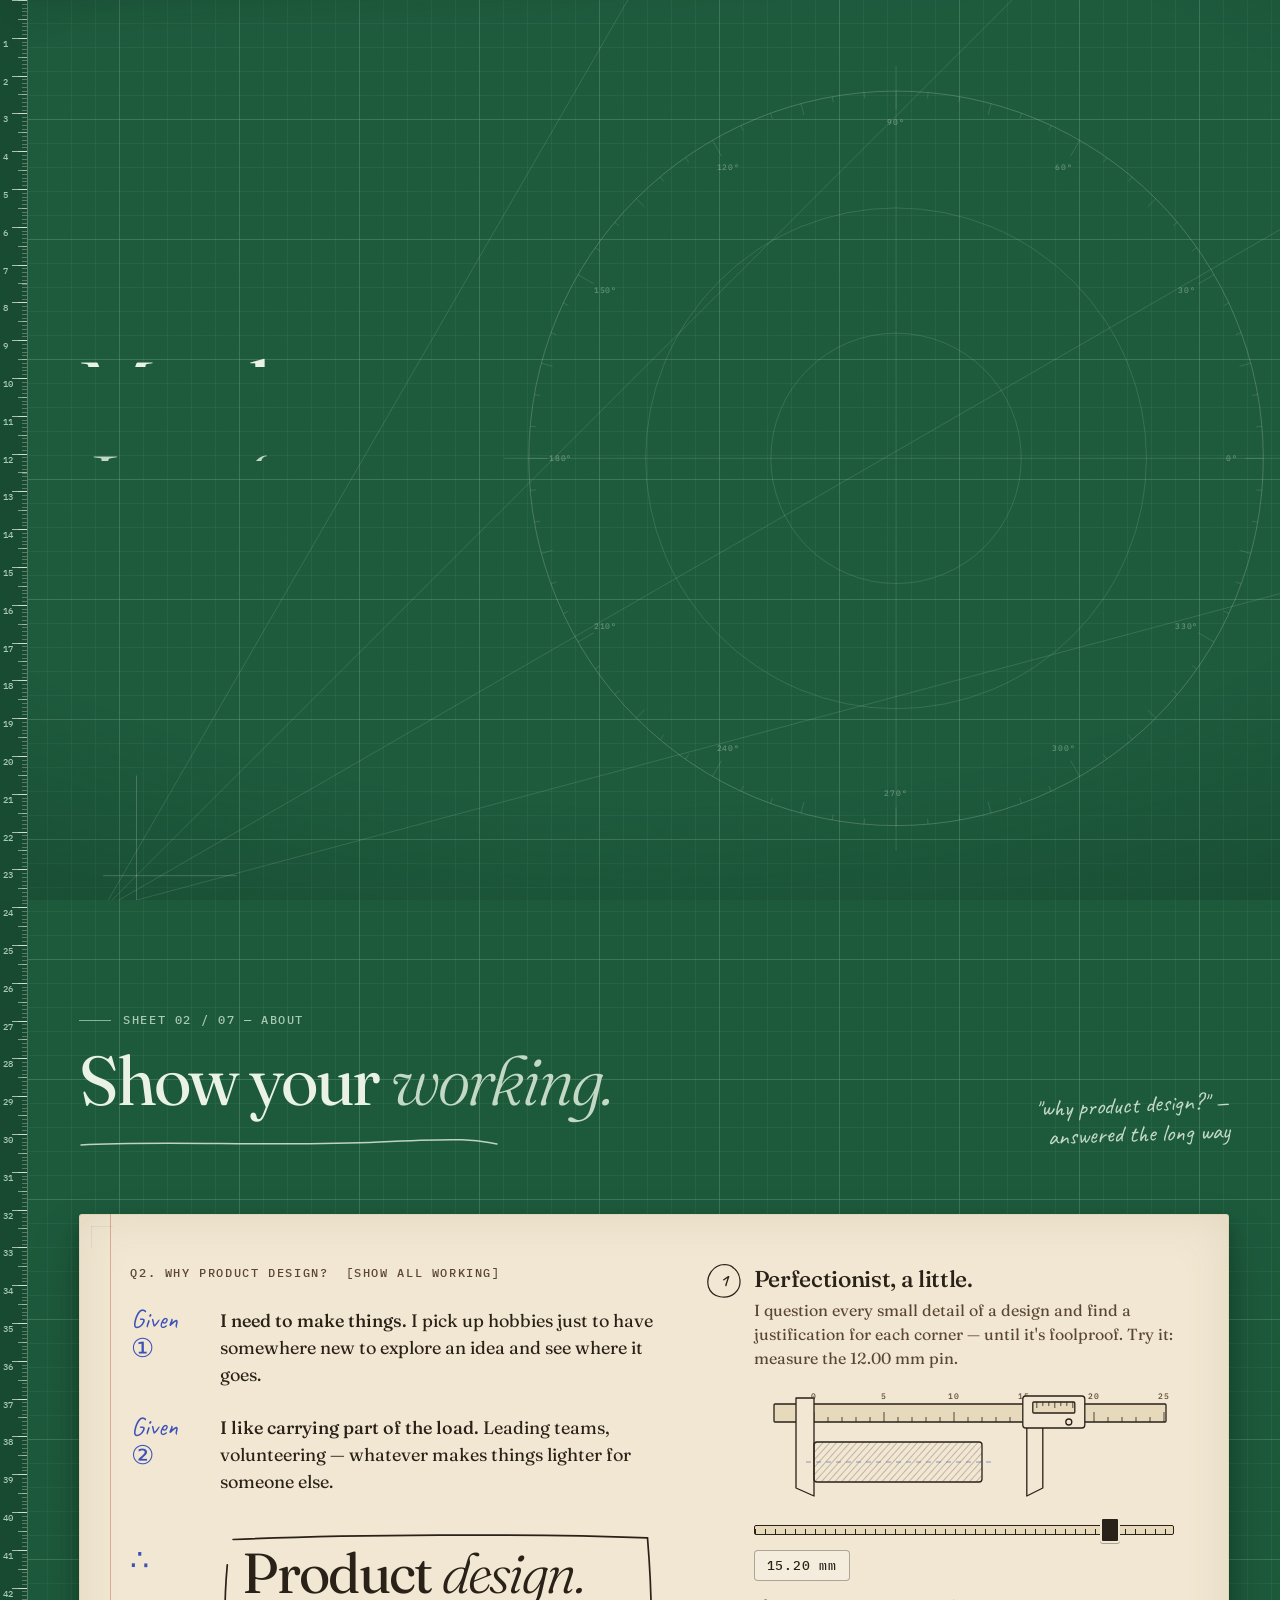
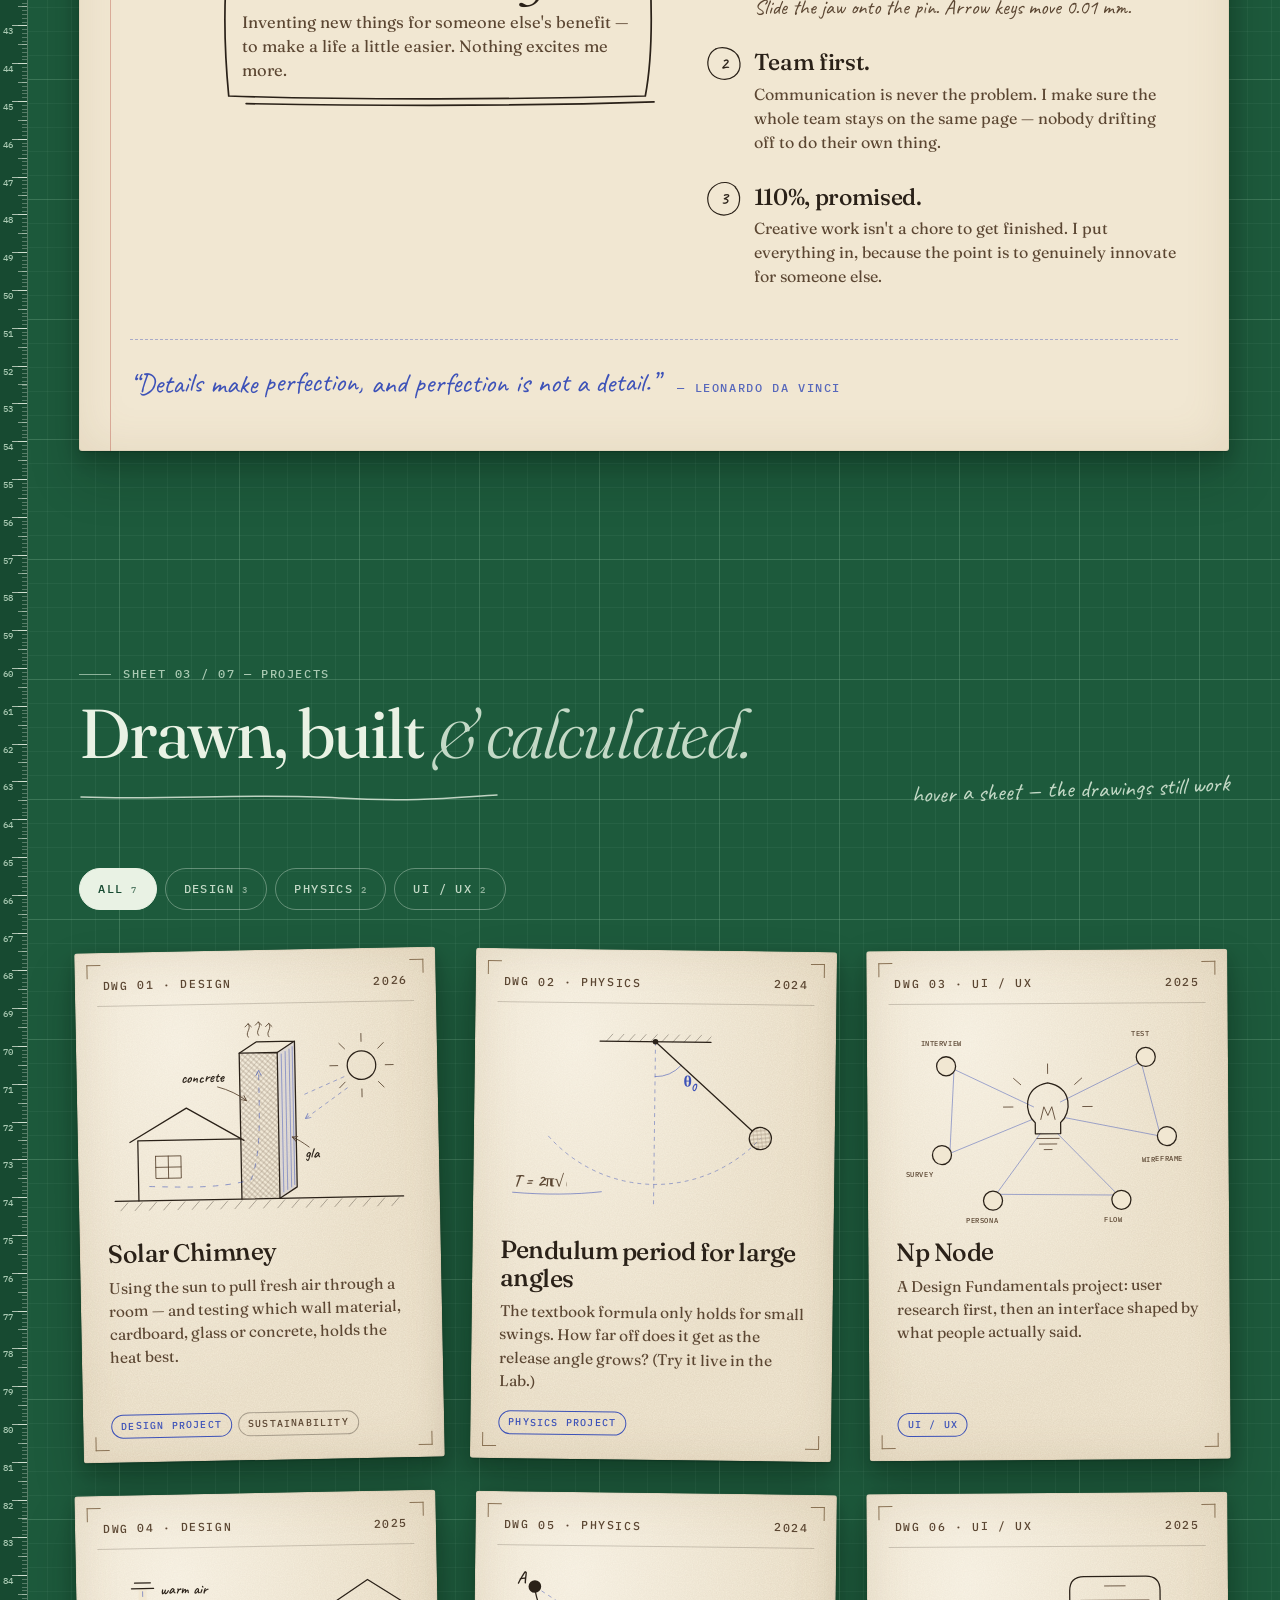
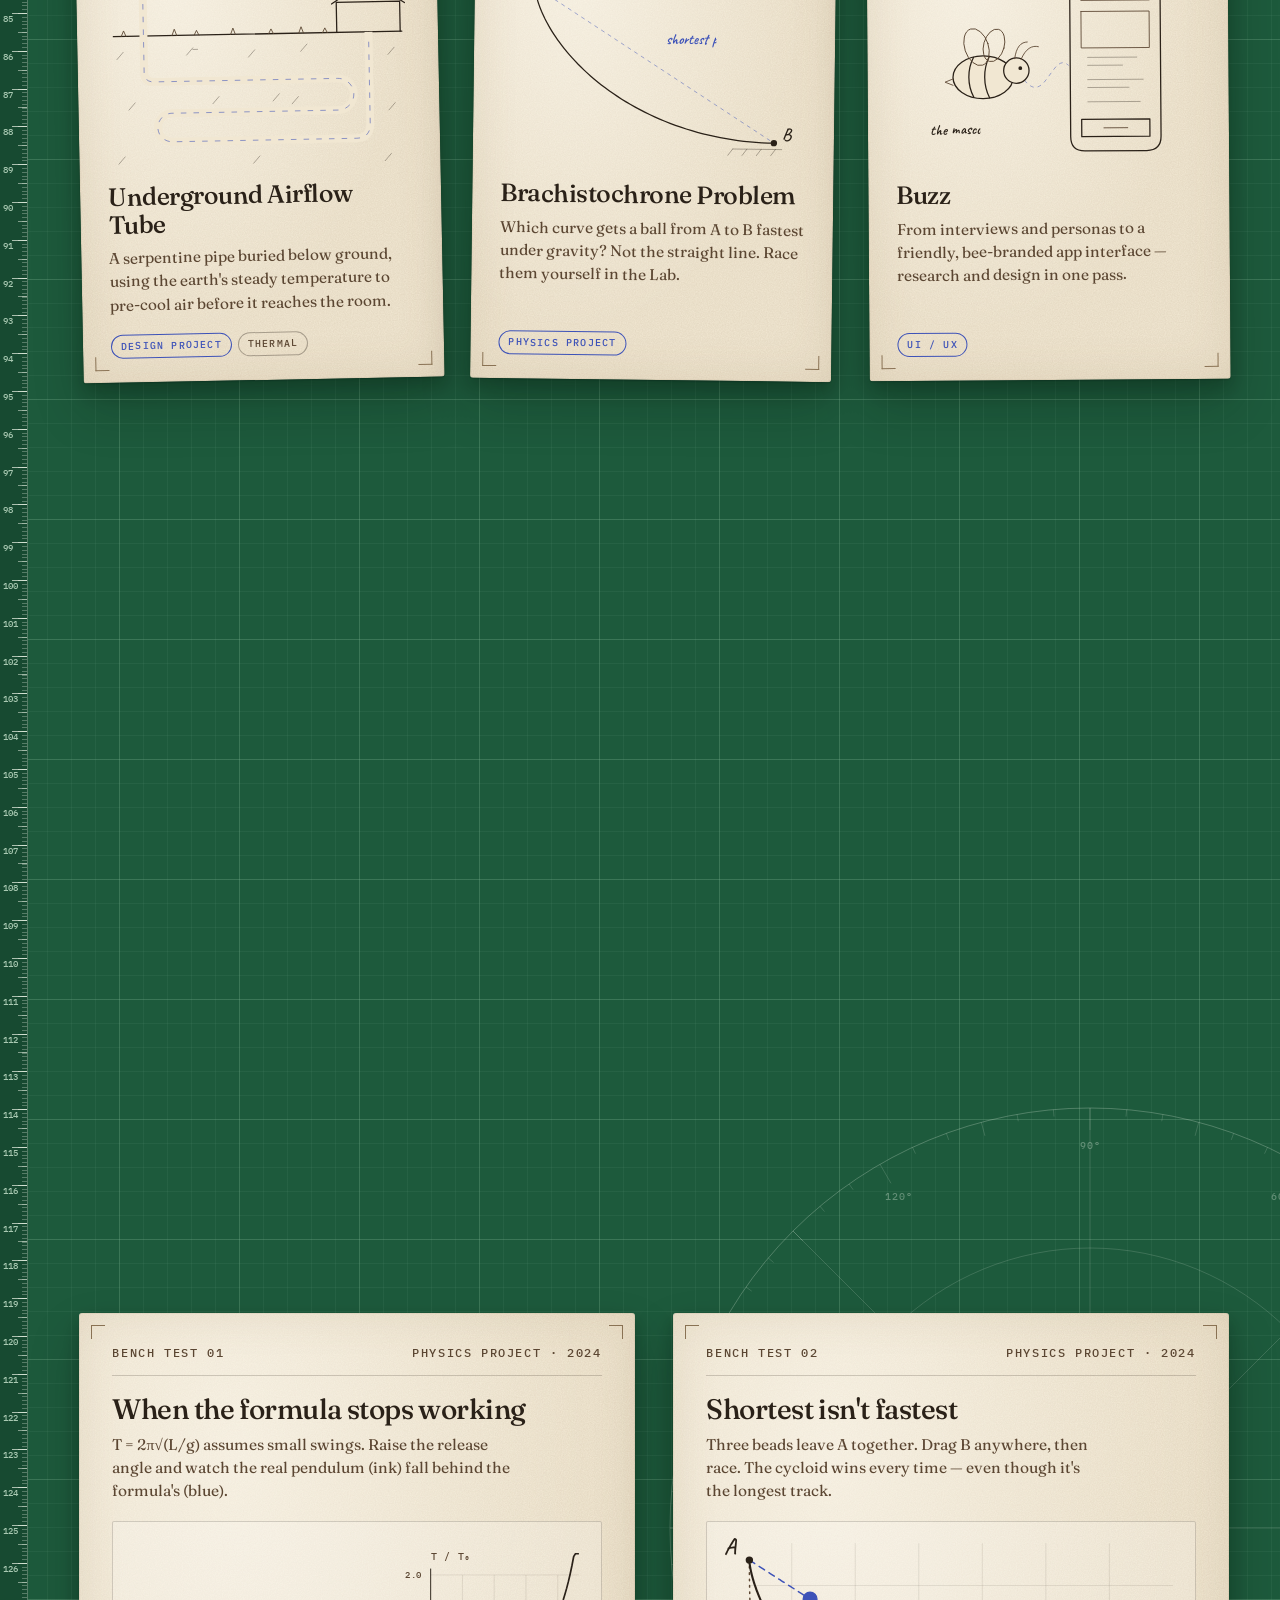
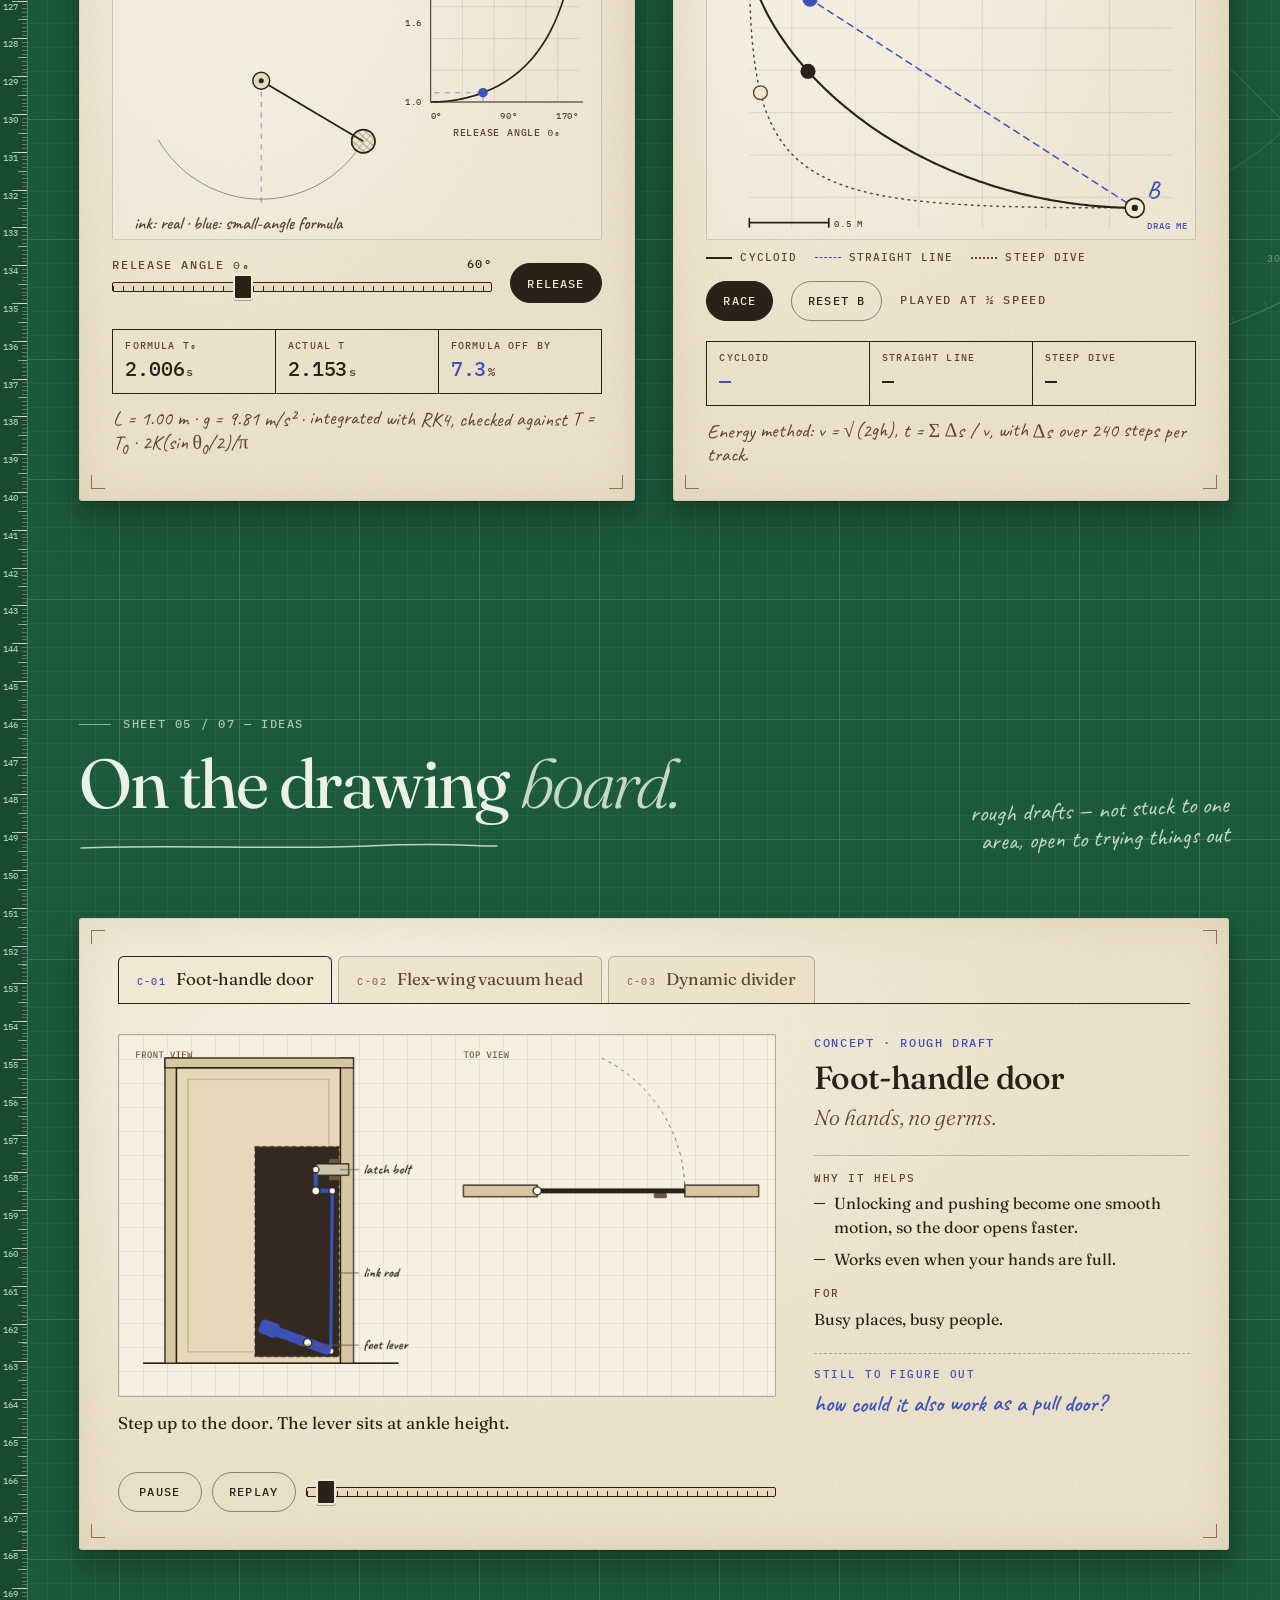
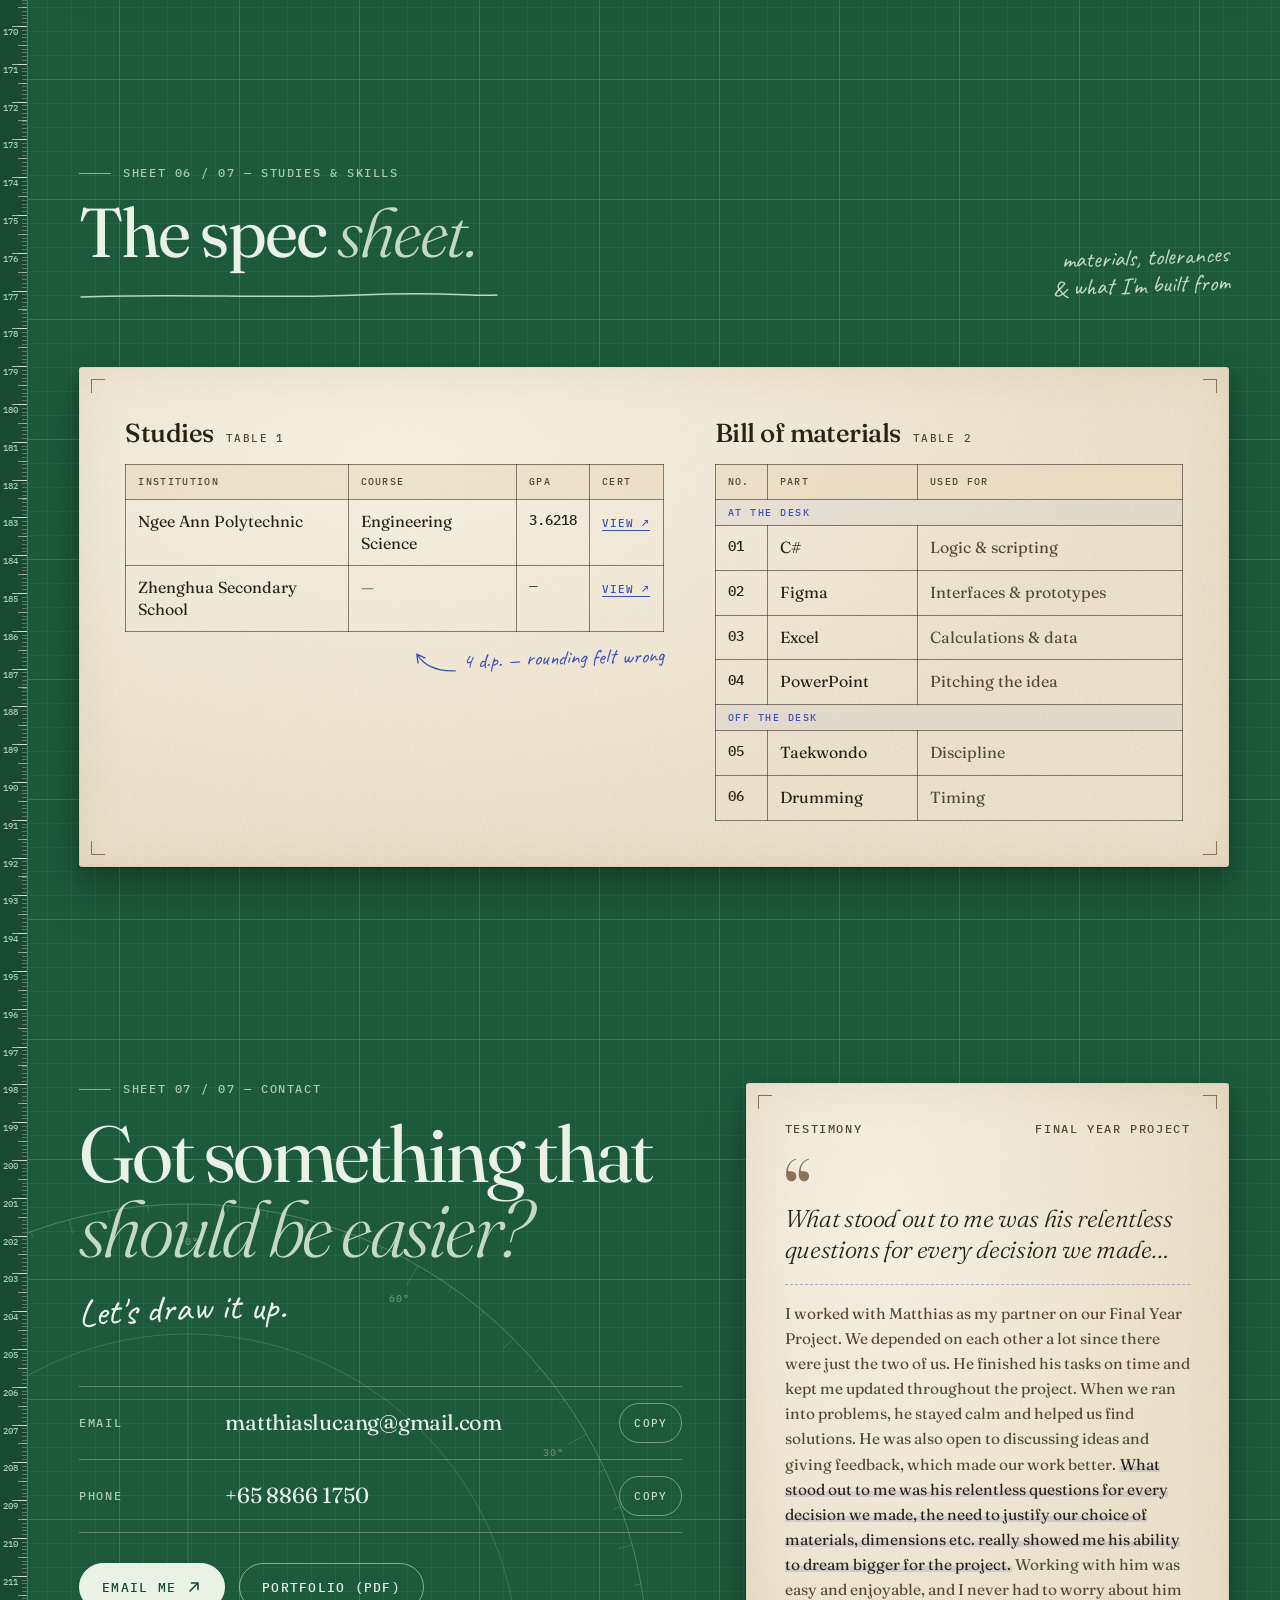
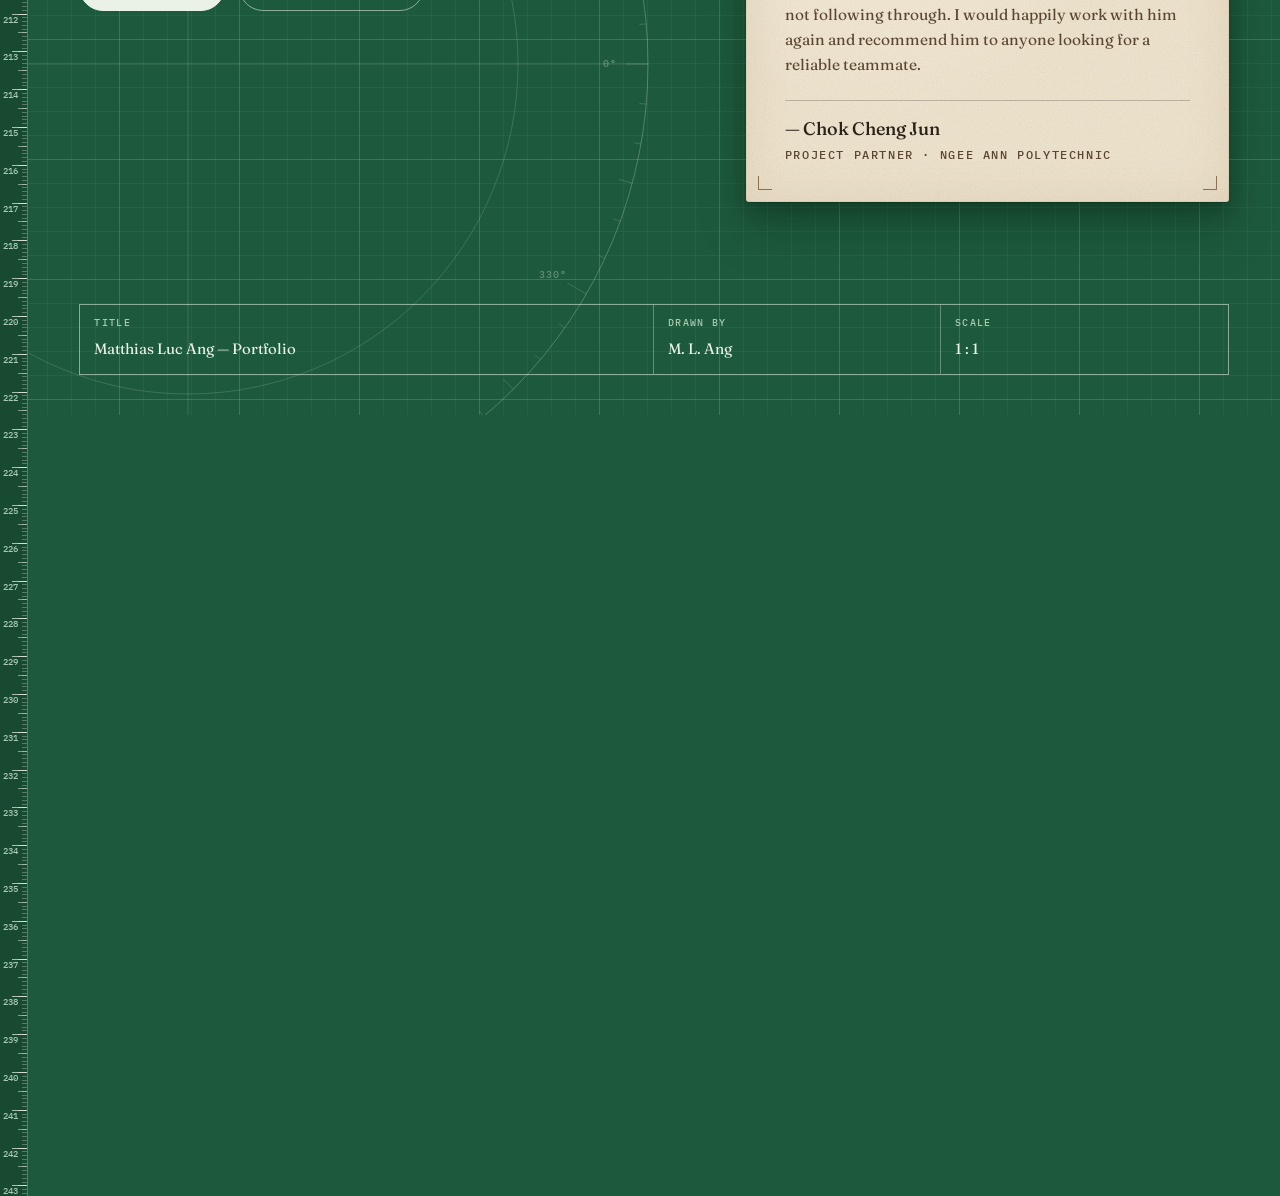
==== commit 0c9f70c9: "commit" ====
--- a/index.html
+++ b/index.html
@@ -28,6 +28,8 @@
   <script>document.documentElement.classList.add('js');setTimeout(function(){if(!window.__mlaReady)document.documentElement.classList.remove('js')},3000);
   /* intro cover sheet: once per visit, never with reduced motion; removed if the script never arrives */
   try{if(!sessionStorage.getItem('mla-intro')&&!matchMedia('(prefers-reduced-motion: reduce)').matches)document.documentElement.classList.add('intro-on')}catch(e){}
+  /* theme: saved choice, else the system setting — set before first paint so there is no flash */
+  (function(){var t;try{t=localStorage.getItem('mla-theme')}catch(e){}if(t!=='dark'&&t!=='light')t=matchMedia('(prefers-color-scheme: dark)').matches?'dark':'light';document.documentElement.setAttribute('data-theme',t);var m=document.querySelector('meta[name=theme-color]');if(m)m.content=t==='dark'?'#0f2a1d':'#1d5a3c'})();
   setTimeout(function(){if(!window.__mlaIntro)document.documentElement.classList.remove('intro-on')},3500);</script>
   <link rel="preconnect" href="https://fonts.googleapis.com">
   <link rel="preconnect" href="https://fonts.gstatic.com" crossorigin>
@@ -106,12 +108,19 @@
           <svg viewBox="250 285 545 422"><path d="M257 383 344 452 450 355V700L401 662V471L347 519 305 488V640H257ZM471 335 519 292V657H667L689 700H471ZM622 383 785 700H722L680 614H566L586 572H657L614 487 535 627V533Z"/></svg>
         </span>
       </a>
-      <ul class="nav-links nav-links--r mono">
-        <li><a href="#ideas">Ideas</a></li>
-        <li><a href="#spec">Spec</a></li>
-        <li><a href="#contact">Contact</a></li>
-      </ul>
-      <button class="burger" type="button" aria-label="Open menu" aria-expanded="false" aria-controls="menu"><span></span><span></span></button>
+      <div class="nav-end">
+        <ul class="nav-links nav-links--r mono">
+          <li><a href="#ideas">Ideas</a></li>
+          <li><a href="#spec">Spec</a></li>
+          <li><a href="#contact">Contact</a></li>
+        </ul>
+        <!-- desk-lamp switch: light / dark -->
+        <button class="theme-toggle" type="button" aria-pressed="false" aria-label="Switch to dark mode" title="Switch to dark mode">
+          <svg class="i-moon" viewBox="0 0 24 24" aria-hidden="true"><path d="M19.5 14.6A8 8 0 0 1 9.4 4.5a8 8 0 1 0 10.1 10.1Z"/><path d="M16.5 4.5v2.4M15.3 5.7h2.4"/></svg>
+          <svg class="i-sun" viewBox="0 0 24 24" aria-hidden="true"><circle cx="12" cy="12" r="4.2"/><path d="M12 2.6v2.3M12 19.1v2.3M2.6 12h2.3M19.1 12h2.3M5.4 5.4l1.6 1.6M17 17l1.6 1.6M18.6 5.4 17 7M7 17l-1.6 1.6"/></svg>
+        </button>
+        <button class="burger" type="button" aria-label="Open menu" aria-expanded="false" aria-controls="menu"><span></span><span></span></button>
+      </div>
     </nav>
   </header>
 
--- a/styles.css
+++ b/styles.css
@@ -3,7 +3,7 @@
    Drafting desk: green cutting mat + cream sketch sheets
    ========================================================== */
 
-html, body { background: #1d5a3c; }
+html, body { background: var(--mat, #1d5a3c); }
 
 :root {
   /* mat */
@@ -23,6 +23,21 @@
   --ink-3: #8a7356;
   --pencil: #3d52b8;
 
+  /* the same colours as channels, for tints (rgb(var(--x) / .3)) */
+  --ink-rgb: 42 33 24;
+  --pencil-rgb: 61 82 184;
+  --paper2-rgb: 231 217 187;
+  --mat-deep-rgb: 23 74 49;
+
+  --paper-glow: rgba(255, 252, 244, .55);
+  --paper-edge: inset 0 0 0 1px rgba(90, 70, 40, .07), inset 0 0 46px rgba(140, 105, 60, .13);
+  --vignette: rgba(4, 22, 12, .34);
+  --lamp: transparent;
+  --stage-bg: rgba(255, 255, 255, .18);
+  --red-ink: #a8261b;
+  --logo: #12503f;
+  color-scheme: light;
+
   --shadow: 0 1px 1px rgba(6, 24, 14, .25), 0 8px 18px rgba(6, 24, 14, .28), 0 26px 50px rgba(6, 24, 14, .22);
   --shadow-lift: 0 2px 2px rgba(6, 24, 14, .22), 0 14px 26px rgba(6, 24, 14, .30), 0 38px 70px rgba(6, 24, 14, .26);
 
@@ -39,6 +54,61 @@
 
   --paper-tex: url("data:image/svg+xml;utf8,<svg xmlns='http://www.w3.org/2000/svg' width='240' height='240'><filter id='n'><feTurbulence type='fractalNoise' baseFrequency='.85' numOctaves='3' stitchTiles='stitch'/><feColorMatrix values='0 0 0 0 .36  0 0 0 0 .27  0 0 0 0 .16  0 0 0 .55 0'/></filter><rect width='100%' height='100%' filter='url(%23n)' opacity='.32'/></svg>");
   --grain: url("data:image/svg+xml;utf8,<svg xmlns='http://www.w3.org/2000/svg' width='200' height='200'><filter id='g'><feTurbulence type='fractalNoise' baseFrequency='.9' numOctaves='2' stitchTiles='stitch'/></filter><rect width='100%' height='100%' filter='url(%23g)'/></svg>");
+}
+
+/* Dark mode: the same desk at night — deep bottle-green mat, dark drafting
+   paper, and the drawings in cream ink and pale pencil under a desk lamp.
+   Set on <html data-theme="dark"> by the head script (saved choice, else the system setting). */
+:root[data-theme="dark"] {
+  --mat: #0f2a1d;
+  --mat-deep: #0b2016;
+  --mat-line: 120 170 140;
+  --mat-ink: #e3ecdf;
+  --mat-ink-rgb: 227 236 223;
+  --mat-ink-2: #b5c9b9;
+  --mat-ink-3: #93ad9a;
+
+  --paper: #22211c;
+  --paper-2: #2d2b24;
+  --ink: #ece3cf;
+  --ink-2: #c3b69c;
+  --ink-3: #8d8270;
+  --pencil: #93a4f2;
+
+  --ink-rgb: 236 227 207;
+  --pencil-rgb: 147 164 242;
+  --paper2-rgb: 52 49 41;
+  --mat-deep-rgb: 11 32 22;
+
+  --paper-glow: rgba(255, 236, 200, .05);
+  --paper-edge: inset 0 0 0 1px rgba(255, 240, 210, .06), inset 0 0 50px rgba(0, 0, 0, .35);
+  --vignette: rgba(0, 0, 0, .55);
+  --lamp: rgba(255, 210, 140, .075);
+  --stage-bg: rgba(255, 255, 255, .025);
+  --red-ink: #ec8a78;
+  --logo: #5fae86;
+  color-scheme: dark;
+
+  --shadow: 0 1px 1px rgba(0, 0, 0, .45), 0 10px 22px rgba(0, 0, 0, .45), 0 30px 60px rgba(0, 0, 0, .4);
+  --shadow-lift: 0 2px 2px rgba(0, 0, 0, .45), 0 16px 30px rgba(0, 0, 0, .5), 0 42px 80px rgba(0, 0, 0, .45);
+}
+
+/* Inline SVG colours that live in attributes follow the theme too */
+#hatch path, #hatch-x path, #arr path { stroke: var(--ink-2); }
+#arr-blue path { stroke: var(--pencil); }
+svg [fill="#2a2118"] { fill: var(--ink); }
+svg [stroke="#2a2118"] { stroke: var(--ink); }
+svg [fill="#e7d9bb"] { fill: var(--paper-2); }
+svg [stroke="#f1e7d2"] { stroke: var(--paper); }
+svg [fill="#3d52b8"] { fill: var(--pencil); }
+.roll-ball { fill: var(--ink); }
+
+/* Theme switch: the new theme spreads out from the lamp button */
+html:active-view-transition-type(theme)::view-transition-old(root) { animation: none; }
+html:active-view-transition-type(theme)::view-transition-new(root) { animation: theme-reveal .8s cubic-bezier(.6, 0, .2, 1); }
+@keyframes theme-reveal {
+  from { clip-path: circle(0 at var(--tx, 90%) var(--ty, 40px)); }
+  to { clip-path: circle(150vmax at var(--tx, 90%) var(--ty, 40px)); }
 }
 
 *, *::before, *::after { box-sizing: border-box; }
@@ -86,12 +156,15 @@
   mix-blend-mode: soft-light;
 }
 body::after {
-  background: radial-gradient(ellipse 120% 90% at 50% 40%, transparent 55%, rgba(4, 22, 12, .34) 100%);
+  /* edge falloff, plus (at night) a soft desk-lamp pool from the top left */
+  background:
+    radial-gradient(ellipse 70% 60% at 22% 12%, var(--lamp), transparent 70%),
+    radial-gradient(ellipse 120% 90% at 50% 40%, transparent 55%, var(--vignette) 100%);
   z-index: 0;
 }
 
 ::selection { background: rgba(233, 242, 228, .28); color: inherit; }
-.paper ::selection, .paper::selection { background: rgba(61, 82, 184, .2); }
+.paper ::selection, .paper::selection { background: rgb(var(--pencil-rgb) / .2); }
 
 img, svg { display: block; max-width: 100%; }
 a { color: inherit; }
@@ -160,7 +233,7 @@
   position: relative;
   color: var(--ink);
   border-radius: 3px;
-  box-shadow: var(--shadow), inset 0 0 0 1px rgba(90, 70, 40, .07), inset 0 0 46px rgba(140, 105, 60, .13);
+  box-shadow: var(--shadow), var(--paper-edge);
   background:
     linear-gradient(var(--ink-3), var(--ink-3)) 12px 12px / 14px 1px no-repeat,
     linear-gradient(var(--ink-3), var(--ink-3)) 12px 12px / 1px 14px no-repeat,
@@ -170,7 +243,7 @@
     linear-gradient(var(--ink-3), var(--ink-3)) left 12px bottom 12px / 1px 14px no-repeat,
     linear-gradient(var(--ink-3), var(--ink-3)) right 12px bottom 12px / 14px 1px no-repeat,
     linear-gradient(var(--ink-3), var(--ink-3)) right 12px bottom 12px / 1px 14px no-repeat,
-    radial-gradient(ellipse at 28% 18%, rgba(255, 252, 244, .55), transparent 62%),
+    radial-gradient(ellipse at 28% 18%, var(--paper-glow), transparent 62%),
     var(--paper-tex) 0 0 / 240px 240px,
     var(--paper);
 }
@@ -282,8 +355,8 @@
 .btn--ghost { --b-bg: transparent; --b-fg: var(--mat-ink); --b-line: rgb(var(--mat-ink-rgb) / .55); }
 .btn--ghost:hover { --b-bg: rgb(var(--mat-ink-rgb) / .08); }
 .btn--ink { --b-bg: var(--ink); --b-fg: var(--paper); --b-line: var(--ink); }
-.btn--ink-ghost { --b-bg: transparent; --b-fg: var(--ink); --b-line: rgba(42, 33, 24, .5); }
-.btn--ink-ghost:hover { --b-bg: rgba(42, 33, 24, .06); }
+.btn--ink-ghost { --b-bg: transparent; --b-fg: var(--ink); --b-line: rgb(var(--ink-rgb) / .5); }
+.btn--ink-ghost:hover { --b-bg: rgb(var(--ink-rgb) / .06); }
 .btn--sm { min-height: 40px; padding: 0 16px; font-size: 11.5px; }
 
 /* ----------------------------------------------------------
@@ -357,7 +430,7 @@
     z-index: 30;
     padding: 8px 14px;
     border-radius: 99px;
-    background: rgb(23 74 49 / .86);
+    background: rgb(var(--mat-deep-rgb) / .86);
     border: 1px solid rgb(var(--mat-ink-rgb) / .18);
     color: var(--mat-ink-3);
     font: 500 10.5px/1 var(--f-mono);
@@ -386,7 +459,7 @@
   transition: background-color .35s var(--ease), box-shadow .35s var(--ease);
 }
 .nav.is-solid {
-  background: rgb(23 74 49 / .88);
+  background: rgb(var(--mat-deep-rgb) / .88);
   backdrop-filter: blur(10px);
   -webkit-backdrop-filter: blur(10px);
   box-shadow: 0 1px 0 rgb(var(--mat-ink-rgb) / .14);
@@ -408,7 +481,28 @@
 
 .nav-links { display: flex; align-items: center; gap: 36px; list-style: none; padding: 0; }
 .nav-links--l { grid-column: 1; justify-self: start; }
-.nav-links--r { grid-column: 3; justify-self: end; }
+.nav-end { grid-column: 3; justify-self: end; display: flex; align-items: center; gap: 26px; }
+
+/* desk-lamp switch */
+.theme-toggle {
+  position: relative; width: 40px; height: 40px; flex: none;
+  display: grid; place-items: center;
+  border-radius: 50%; border: 1px solid rgb(var(--mat-ink-rgb) / .4); background: transparent; color: var(--mat-ink);
+  transition: background-color .25s var(--ease), border-color .25s var(--ease), transform .3s var(--ease-out);
+}
+.theme-toggle:hover { background: rgb(var(--mat-ink-rgb) / .1); border-color: var(--mat-ink); }
+.theme-toggle:active { transform: scale(.94); }
+.theme-toggle svg { grid-area: 1 / 1; width: 19px; height: 19px; fill: none; stroke: currentColor; stroke-width: 1.6; stroke-linecap: round; stroke-linejoin: round; transition: opacity .3s var(--ease), transform .45s var(--ease-out); }
+.theme-toggle .i-sun { opacity: 0; transform: rotate(-60deg) scale(.6); }
+:root[data-theme="dark"] .theme-toggle .i-moon { opacity: 0; transform: rotate(60deg) scale(.6); }
+:root[data-theme="dark"] .theme-toggle .i-sun { opacity: 1; transform: none; }
+@media (max-width: 380px) {
+  .theme-toggle { width: 38px; height: 38px; }
+  .burger { width: 42px; height: 42px; }
+  .burger span { left: 12px; right: 12px; }
+  .burger span:nth-child(1) { top: 16px; }
+  .burger span:nth-child(2) { top: 24px; }
+}
 .nav-links a {
   position: relative;
   text-decoration: none;
@@ -427,8 +521,6 @@
 
 .burger {
   display: none;
-  grid-column: 3;
-  justify-self: end;
   width: 46px; height: 46px;
   border-radius: 50%;
   border: 1.5px solid rgb(var(--mat-ink-rgb) / .5);
@@ -636,8 +728,8 @@
   padding: clamp(28px, 4vw, 64px);
   gap: clamp(32px, 4vw, 64px);
   background-image:
-    linear-gradient(rgba(61, 82, 184, .085) 1px, transparent 1px),
-    linear-gradient(90deg, rgba(61, 82, 184, .085) 1px, transparent 1px);
+    linear-gradient(rgb(var(--pencil-rgb) / .085) 1px, transparent 1px),
+    linear-gradient(90deg, rgb(var(--pencil-rgb) / .085) 1px, transparent 1px);
   background-size: 22px 22px;
 }
 .working::before {
@@ -693,19 +785,19 @@
 .caliper-read {
   font: 500 13px/1 var(--f-mono); letter-spacing: .06em; color: var(--ink);
   font-variant-numeric: tabular-nums;
-  padding: 8px 10px; border: 1px solid rgba(42, 33, 24, .35); border-radius: 4px; background: rgba(255, 255, 255, .25);
+  padding: 8px 10px; border: 1px solid rgb(var(--ink-rgb) / .35); border-radius: 4px; background: rgba(255, 255, 255, .25);
   min-width: 96px; text-align: center;
 }
 .caliper-msg { font-family: var(--f-hand); font-size: 21px; line-height: 1.15; color: var(--ink-2); min-height: 24px; }
 .caliper-msg.ok { color: var(--pencil); }
-.caliper-msg.bad { color: #a8261b; }
+.caliper-msg.bad { color: var(--red-ink); }
 .caliper input[type="range"] { width: 100%; max-width: 420px; display: block; margin-top: 8px; }
 
 .quote-note {
   grid-column: 1 / -1;
   display: flex; flex-wrap: wrap; align-items: baseline; gap: 6px 18px;
   padding-top: 26px;
-  border-top: 1px dashed rgba(61, 82, 184, .4);
+  border-top: 1px dashed rgb(var(--pencil-rgb) / .4);
   color: var(--pencil);
 }
 .quote-note q { font-family: var(--f-hand); font-size: clamp(24px, 2.2vw, 30px); line-height: 1.2; quotes: none; }
@@ -774,8 +866,8 @@
 .card:nth-child(3n+1) { --tilt: -1.1deg; }
 .card:nth-child(3n+2) { --tilt: .7deg; }
 .card:nth-child(3n) { --tilt: -.4deg; }
-.card:hover .paper, .card:focus-within .paper { transform: rotate(0deg) translateY(-6px); box-shadow: var(--shadow-lift), inset 0 0 0 1px rgba(90, 70, 40, .07), inset 0 0 46px rgba(140, 105, 60, .13); }
-.card-top { display: flex; justify-content: space-between; gap: 12px; padding: 4px 6px 12px; border-bottom: 1px solid rgba(42, 33, 24, .2); }
+.card:hover .paper, .card:focus-within .paper { transform: rotate(0deg) translateY(-6px); box-shadow: var(--shadow-lift), var(--paper-edge); }
+.card-top { display: flex; justify-content: space-between; gap: 12px; padding: 4px 6px 12px; border-bottom: 1px solid rgb(var(--ink-rgb) / .2); }
 .card-art { margin: 14px 0 8px; aspect-ratio: 400 / 260; }
 .card-art svg { width: 100%; height: 100%; overflow: visible; }
 .card h3 { font-size: 25px; line-height: 1.1; letter-spacing: -.02em; font-weight: 500; padding: 6px 6px 0; }
@@ -783,7 +875,7 @@
 .chips { display: flex; flex-wrap: wrap; gap: 6px; margin-top: auto; padding: 18px 6px 0; }
 .chip {
   font: 500 10px/1 var(--f-mono); letter-spacing: .12em; text-transform: uppercase;
-  padding: 6px 9px; border-radius: 99px; border: 1px solid rgba(42, 33, 24, .35); color: var(--ink-2);
+  padding: 6px 9px; border-radius: 99px; border: 1px solid rgb(var(--ink-rgb) / .35); color: var(--ink-2);
 }
 .chip--cat { border-color: var(--pencil); color: var(--pencil); }
 
@@ -860,10 +952,10 @@
 .bench { padding: clamp(22px, 2.6vw, 34px); display: flex; flex-direction: column; }
 .bench:nth-child(1) { transform: rotate(-.6deg); }
 .bench:nth-child(2) { transform: rotate(.5deg); }
-.bench-head { display: flex; justify-content: space-between; gap: 12px; padding-bottom: 14px; border-bottom: 1px solid rgba(42, 33, 24, .2); }
+.bench-head { display: flex; justify-content: space-between; gap: 12px; padding-bottom: 14px; border-bottom: 1px solid rgb(var(--ink-rgb) / .2); }
 .bench h3 { margin-top: 18px; font-size: clamp(25px, 2.2vw, 30px); line-height: 1.1; letter-spacing: -.02em; font-weight: 500; }
 .bench .sub { margin-top: 8px; font-size: 15.5px; line-height: 1.5; color: var(--ink-2); max-width: 40ch; }
-.stage { margin-top: 18px; border: 1px solid rgba(42, 33, 24, .18); border-radius: 2px; background: rgba(255, 255, 255, .18); position: relative; }
+.stage { margin-top: 18px; border: 1px solid rgb(var(--ink-rgb) / .18); border-radius: 2px; background: var(--stage-bg); position: relative; }
 .stage svg { width: 100%; height: auto; overflow: visible; touch-action: pan-y; }
 .controls { display: flex; flex-wrap: wrap; align-items: center; gap: 12px 18px; margin-top: 18px; }
 .control { flex: 1 1 220px; }
@@ -916,8 +1008,8 @@
 .spec h3 .mono { font-size: 10.5px; }
 .tbl-wrap { overflow-x: auto; }
 .tbl { width: 100%; border-collapse: collapse; border: 1.5px solid var(--ink); }
-.tbl th, .tbl td { border: 1px solid rgba(42, 33, 24, .55); padding: 11px 12px; text-align: left; vertical-align: top; }
-.tbl th { font: 500 9.5px/1.3 var(--f-mono); letter-spacing: .14em; text-transform: uppercase; color: var(--ink-2); background: rgba(231, 217, 187, .55); }
+.tbl th, .tbl td { border: 1px solid rgb(var(--ink-rgb) / .55); padding: 11px 12px; text-align: left; vertical-align: top; }
+.tbl th { font: 500 9.5px/1.3 var(--f-mono); letter-spacing: .14em; text-transform: uppercase; color: var(--ink-2); background: rgb(var(--paper2-rgb) / .55); }
 .tbl td { font-size: 16px; line-height: 1.35; }
 .tbl td.num { font: 500 14px/1.35 var(--f-mono); font-variant-numeric: tabular-nums; }
 .tbl td.dim { color: var(--ink-2); }
@@ -928,7 +1020,7 @@
 .gpa-note svg { width: 46px; height: 26px; overflow: visible; }
 .gpa-note path { fill: none; stroke: var(--pencil); stroke-width: 1.3; stroke-linecap: round; }
 .tbl--bom td:first-child { width: 52px; }
-.tbl--bom .grp td { font: 500 9.5px/1 var(--f-mono); letter-spacing: .16em; text-transform: uppercase; color: var(--pencil); background: rgba(61, 82, 184, .05); padding: 8px 12px; }
+.tbl--bom .grp td { font: 500 9.5px/1 var(--f-mono); letter-spacing: .16em; text-transform: uppercase; color: var(--pencil); background: rgb(var(--pencil-rgb) / .05); padding: 8px 12px; }
 
 /* Phones: both tables stack into labelled rows so nothing runs off the sheet */
 @media (max-width: 600px) {
@@ -941,17 +1033,17 @@
   .tbl td { border: 0; padding: 0; }
 
   /* Studies: institution as a heading, then Course / GPA / Cert as label–value lines */
-  .tbl--studies tr { padding: 14px 2px 16px; border-bottom: 1px solid rgba(42, 33, 24, .45); }
+  .tbl--studies tr { padding: 14px 2px 16px; border-bottom: 1px solid rgb(var(--ink-rgb) / .45); }
   .tbl--studies td.inst { font-size: 19px; font-weight: 500; letter-spacing: -.01em; margin-bottom: 8px; }
   .tbl--studies td[data-label] { display: grid; grid-template-columns: 76px minmax(0, 1fr); align-items: baseline; gap: 10px; padding: 3px 0; }
   .tbl--studies td[data-label]::before { content: attr(data-label); font: 500 9.5px/1.3 var(--f-mono); letter-spacing: .14em; text-transform: uppercase; color: var(--ink-2); }
   .tbl--studies .link { justify-self: start; }
 
   /* Bill of materials: number | part, with what it's used for underneath */
-  .tbl--bom tr:not(.grp) { display: grid; grid-template-columns: 40px minmax(0, 1fr); column-gap: 10px; padding: 12px 2px; border-bottom: 1px solid rgba(42, 33, 24, .3); }
+  .tbl--bom tr:not(.grp) { display: grid; grid-template-columns: 40px minmax(0, 1fr); column-gap: 10px; padding: 12px 2px; border-bottom: 1px solid rgb(var(--ink-rgb) / .3); }
   .tbl--bom td:first-child { width: auto; grid-row: span 2; padding-top: 2px; }
   .tbl--bom td.dim { font-size: 15px; margin-top: 2px; }
-  .tbl--bom .grp td { margin-top: 10px; padding: 8px 8px; border-bottom: 1px solid rgba(61, 82, 184, .25); }
+  .tbl--bom .grp td { margin-top: 10px; padding: 8px 8px; border-bottom: 1px solid rgb(var(--pencil-rgb) / .25); }
   .tbl--bom .grp:first-child td { margin-top: 0; }
 
   .gpa-note { margin: 12px 0 0 2px; font-size: 20px; }
@@ -969,13 +1061,13 @@
 .board-tabs [role="tab"] {
   flex: none; display: inline-flex; align-items: baseline; gap: 10px;
   min-height: 48px; padding: 12px 18px 11px; margin-bottom: -1.5px;
-  border: 1px solid rgba(42, 33, 24, .28); border-bottom: 0; border-radius: 6px 6px 0 0;
-  background: rgba(231, 217, 187, .5); color: var(--ink-2);
+  border: 1px solid rgb(var(--ink-rgb) / .28); border-bottom: 0; border-radius: 6px 6px 0 0;
+  background: rgb(var(--paper2-rgb) / .5); color: var(--ink-2);
   font: 400 17px/1.2 var(--f-display); letter-spacing: -.01em; white-space: nowrap;
   transition: background-color .2s var(--ease), color .2s var(--ease);
 }
 .board-tabs [role="tab"] .mono { font-size: 10px; color: var(--ink-3); }
-.board-tabs [role="tab"]:hover { color: var(--ink); background: rgba(231, 217, 187, .85); }
+.board-tabs [role="tab"]:hover { color: var(--ink); background: rgb(var(--paper2-rgb) / .85); }
 .board-tabs [role="tab"][aria-selected="true"] {
   background: var(--paper); color: var(--ink); border: 1.5px solid var(--ink); border-bottom: 1.5px solid var(--paper); padding-bottom: 12px;
 }
@@ -987,12 +1079,17 @@
 .idea-stage {
   --i-ink: #2a2118; --i-mid: #6b5640; --i-door: #e6d8b8; --i-cut: #33291e; --i-acc: #3d52b8;
   --i-shoe: #fffaf0; --i-shoeln: #2a2118; --i-wall: #d6c6a1; --i-metal: #cdc5b1;
-  border: 1px solid rgba(42, 33, 24, .35); border-radius: 2px;
+  border: 1px solid rgb(var(--ink-rgb) / .35); border-radius: 2px;
   background-color: #f7f0e1;
   background-image:
-    linear-gradient(rgba(61, 82, 184, .09) 1px, transparent 1px),
-    linear-gradient(90deg, rgba(61, 82, 184, .09) 1px, transparent 1px);
+    linear-gradient(rgb(var(--pencil-rgb) / .09) 1px, transparent 1px),
+    linear-gradient(90deg, rgb(var(--pencil-rgb) / .09) 1px, transparent 1px);
   background-size: 24px 24px;
+}
+:root[data-theme="dark"] .idea-stage {
+  --i-ink: #ece3cf; --i-mid: #b3a68c; --i-door: #34312a; --i-cut: #121110; --i-acc: #93a4f2;
+  --i-shoe: #f4ecd9; --i-shoeln: #1a1915; --i-wall: #4a4538; --i-metal: #77705f;
+  background-color: #1d1c18;
 }
 .idea-stage canvas { display: block; width: 100%; height: auto; }
 .idea-cap { min-height: 3em; margin: 14px 0 10px; font-size: 17px; line-height: 1.45; color: var(--ink); max-width: 60ch; }
@@ -1004,14 +1101,14 @@
 .idea-status { color: var(--pencil) !important; }
 .idea-notes h3 { margin-top: 10px; font-size: clamp(27px, 2.5vw, 34px); line-height: 1.05; letter-spacing: -.025em; font-weight: 500; }
 .idea-pitch { margin-top: 10px; font-size: clamp(19px, 1.7vw, 22px); line-height: 1.3; font-style: italic; font-weight: 300; color: var(--ink-2); }
-.idea-notes dl { margin-top: 22px; border-top: 1px solid rgba(42, 33, 24, .25); }
+.idea-notes dl { margin-top: 22px; border-top: 1px solid rgb(var(--ink-rgb) / .25); }
 .idea-notes dt { margin-top: 16px; color: var(--ink-2); font-size: 10.5px; }
 .idea-notes dd { margin: 6px 0 0; font-size: 16px; line-height: 1.5; color: var(--ink); }
 .idea-notes dd ul { list-style: none; padding: 0; display: grid; gap: 8px; }
 .idea-notes dd li { position: relative; padding-left: 20px; }
 .idea-notes dd li::before { content: ""; position: absolute; left: 0; top: .72em; width: 11px; height: 1.5px; background: var(--ink); }
 .idea-notes strong { font-weight: 500; }
-.idea-q { margin-top: 22px; padding-top: 14px; border-top: 1px dashed rgba(61, 82, 184, .45); }
+.idea-q { margin-top: 22px; padding-top: 14px; border-top: 1px dashed rgb(var(--pencil-rgb) / .45); }
 .idea-q .mono { color: var(--pencil); font-size: 10.5px; }
 .idea-q ul { list-style: none; padding: 0; margin-top: 8px; display: grid; gap: 6px; }
 .idea-q li { font-family: var(--f-hand); font-weight: 600; font-size: 23px; line-height: 1.2; color: var(--pencil); }
@@ -1045,10 +1142,10 @@
 .testimony .t-head { display: flex; justify-content: space-between; gap: 12px; flex-wrap: wrap; }
 .testimony .q-mark { font-family: var(--f-display); font-size: 92px; line-height: 1; color: var(--ink-3); height: 44px; display: block; margin-top: 14px; overflow: hidden; }
 .testimony .t-pull { font-size: clamp(22px, 1.9vw, 27px); line-height: 1.3; letter-spacing: -.015em; font-style: italic; font-weight: 300; margin-top: 8px; text-wrap: balance; }
-.testimony .t-body { margin: 18px 0 0; padding-top: 16px; border-top: 1px dashed rgba(61, 82, 184, .4); }
+.testimony .t-body { margin: 18px 0 0; padding-top: 16px; border-top: 1px dashed rgb(var(--pencil-rgb) / .4); }
 .testimony .t-body p { font-size: 15.5px; line-height: 1.62; color: var(--ink-2); }
-.testimony mark { color: var(--ink); background: linear-gradient(transparent 58%, rgba(61, 82, 184, .16) 58%, rgba(61, 82, 184, .16) 92%, transparent 92%); padding: 0 1px; }
-.testimony figcaption { margin-top: 22px; padding-top: 14px; border-top: 1px solid rgba(42, 33, 24, .25); display: flex; justify-content: space-between; align-items: baseline; gap: 6px 12px; flex-wrap: wrap; }
+.testimony mark { color: var(--ink); background: linear-gradient(transparent 58%, rgb(var(--pencil-rgb) / .16) 58%, rgb(var(--pencil-rgb) / .16) 92%, transparent 92%); padding: 0 1px; }
+.testimony figcaption { margin-top: 22px; padding-top: 14px; border-top: 1px solid rgb(var(--ink-rgb) / .25); display: flex; justify-content: space-between; align-items: baseline; gap: 6px 12px; flex-wrap: wrap; }
 .testimony .t-name { font-size: 18px; font-weight: 500; letter-spacing: -.01em; }
 
 .site-foot { padding: 0 0 40px; }
@@ -1097,6 +1194,8 @@
 @media (max-width: 900px) {
   .nav-links, .nav .btn { display: none; }
   .burger { display: block; }
+  .nav-in { gap: 16px; }
+  .nav-end { gap: 10px; }
   .sec-head { grid-template-columns: 1fr; }
   .sec-note { text-align: left; }
   .title-block { grid-template-columns: 1fr 1fr; }
@@ -1154,7 +1253,7 @@
 .intro-center { display: flex; flex-direction: column; align-items: center; text-align: center; transform: translateY(-4vh); }
 .intro-logo { width: clamp(110px, 13vw, 168px); height: auto; overflow: visible; }
 .intro-logo .lg-line { fill: none; stroke: var(--ink); stroke-width: 6; stroke-linejoin: round; stroke-dasharray: 1; stroke-dashoffset: 1; animation: intro-ink 1.25s cubic-bezier(.5, 0, .3, 1) .15s forwards; }
-.intro-logo .lg-fill { fill: #12503f; opacity: 0; animation: intro-fade .55s var(--ease) 1.05s forwards; }
+.intro-logo .lg-fill { fill: var(--logo); opacity: 0; animation: intro-fade .55s var(--ease) 1.05s forwards; }
 .intro-name { margin-top: 26px; font-size: clamp(30px, 3.6vw, 46px); line-height: 1; letter-spacing: -.03em; color: var(--ink); opacity: 0; animation: intro-rise .8s var(--ease-out) .55s forwards; }
 .intro-meta { margin-top: 14px; color: var(--ink-2); opacity: 0; animation: intro-rise .8s var(--ease-out) .72s forwards; }
 .intro-load { position: absolute; left: 50%; bottom: clamp(36px, 9vh, 88px); width: min(440px, 72vw); transform: translateX(-50%); }
@@ -1163,7 +1262,7 @@
   background:
     repeating-linear-gradient(90deg, var(--ink) 0 1px, transparent 1px 44px) left bottom / 100% 14px no-repeat,
     repeating-linear-gradient(90deg, var(--ink) 0 1px, transparent 1px 22px) left bottom / 100% 9px no-repeat,
-    repeating-linear-gradient(90deg, rgba(42, 33, 24, .55) 0 1px, transparent 1px 4.4px) left bottom / 100% 5px no-repeat;
+    repeating-linear-gradient(90deg, rgb(var(--ink-rgb) / .55) 0 1px, transparent 1px 4.4px) left bottom / 100% 5px no-repeat;
 }
 .intro-bar { position: absolute; left: 0; right: 0; bottom: -1.5px; height: 4px; background: var(--pencil); transform: scaleX(0); transform-origin: left; }
 .intro-count { display: flex; justify-content: space-between; margin-top: 12px; color: var(--ink-2); font-variant-numeric: tabular-nums; }
